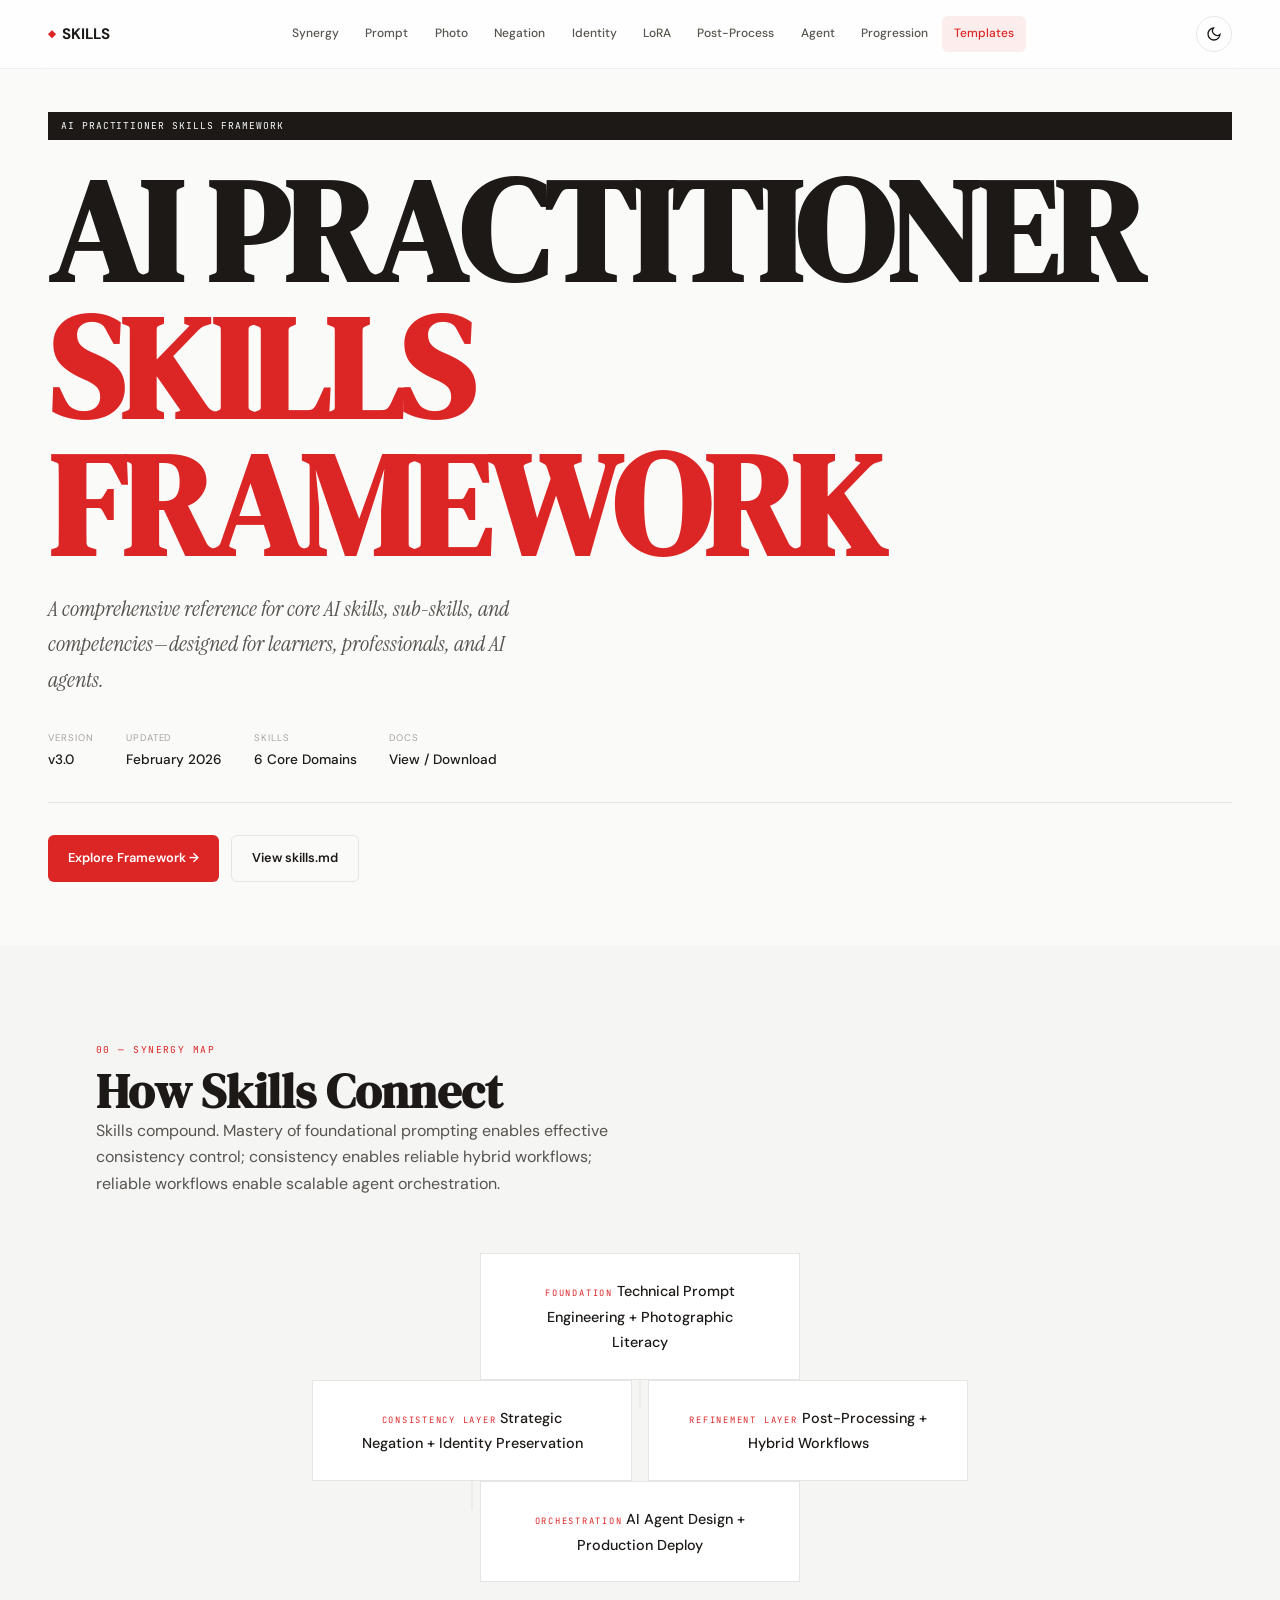
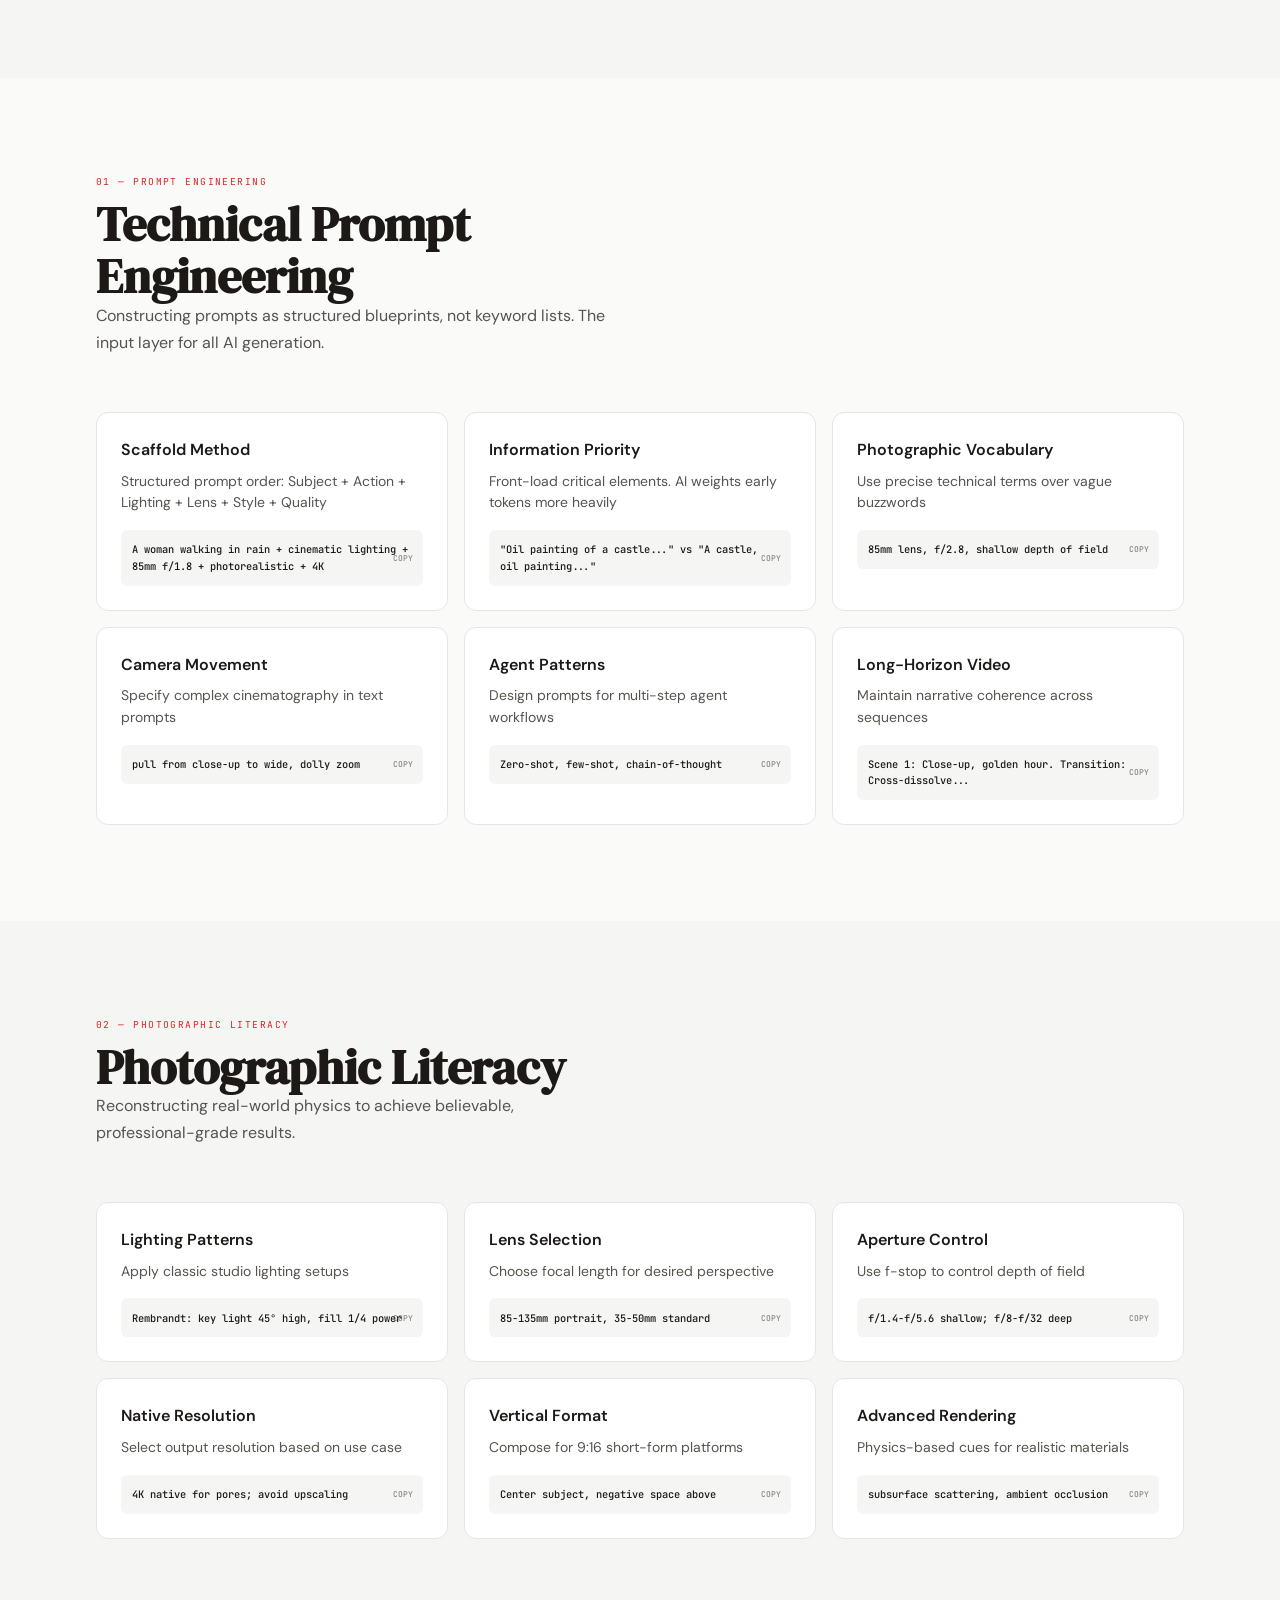
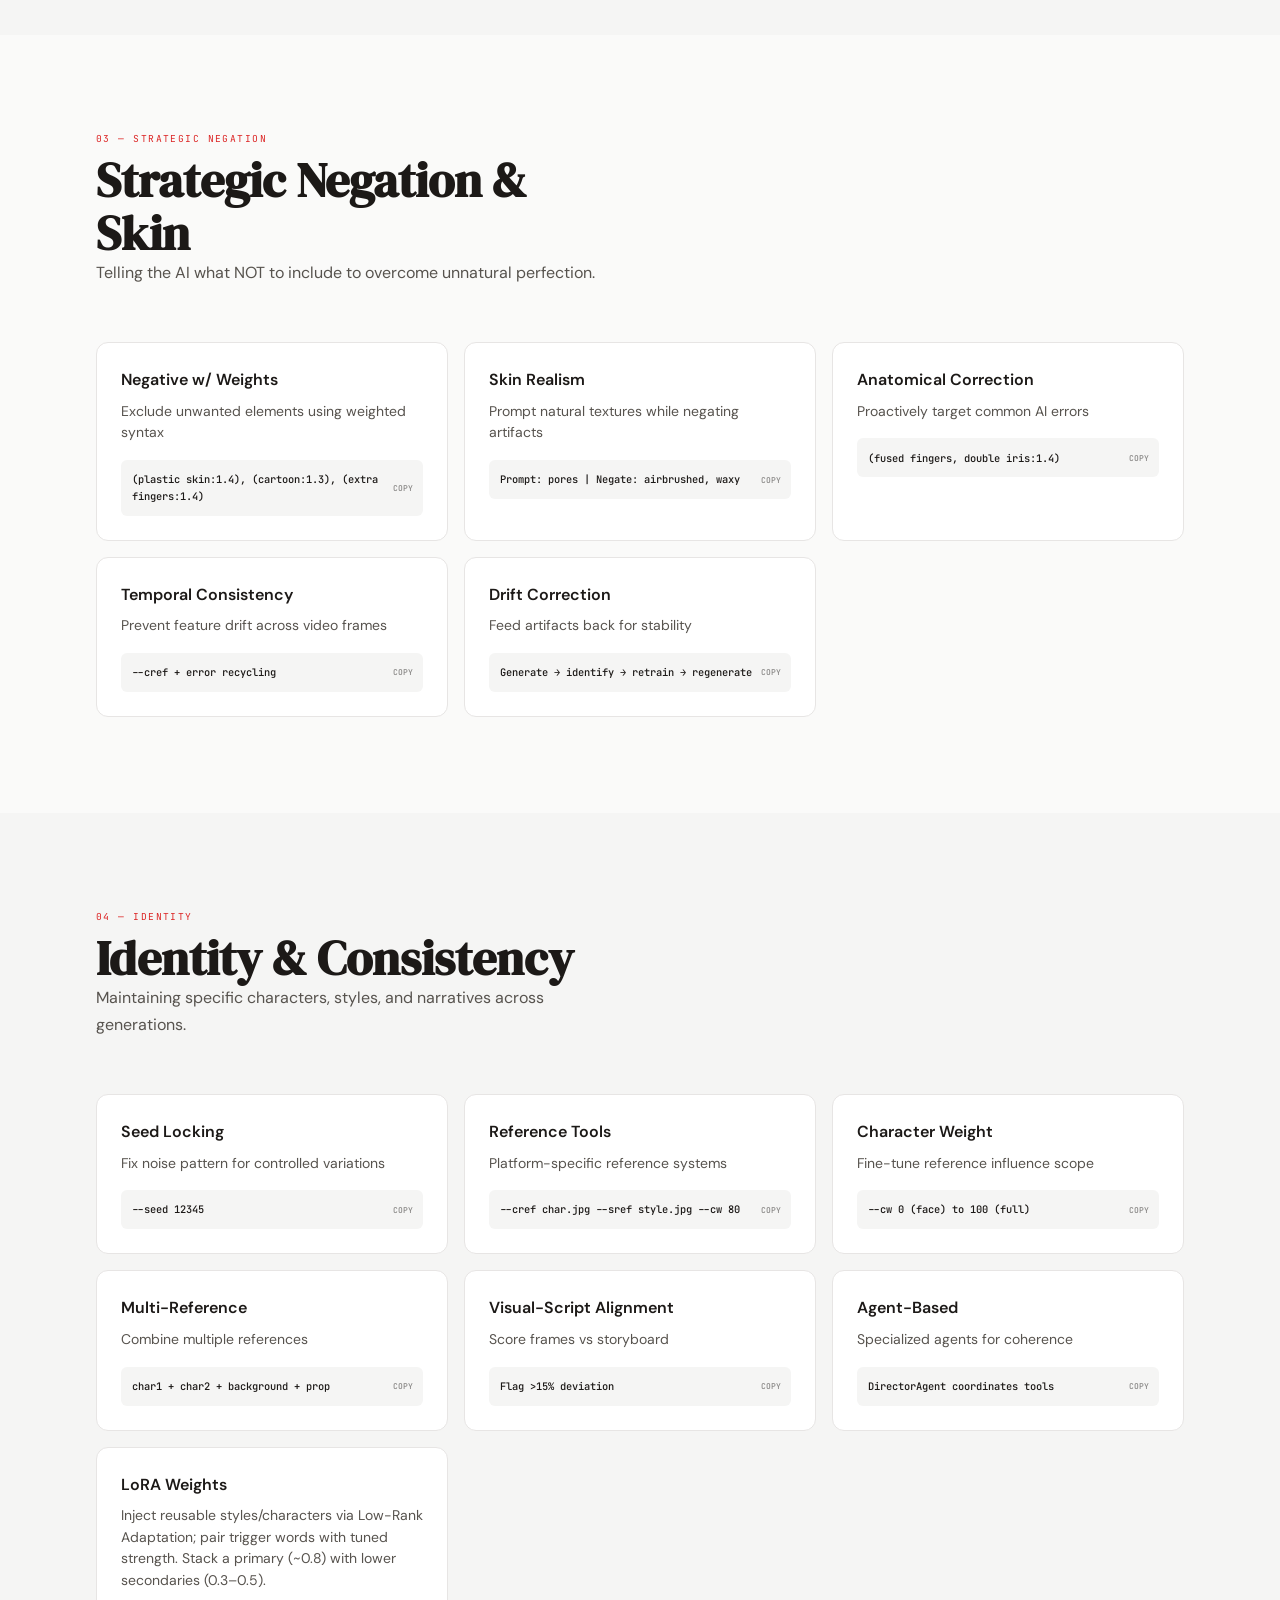
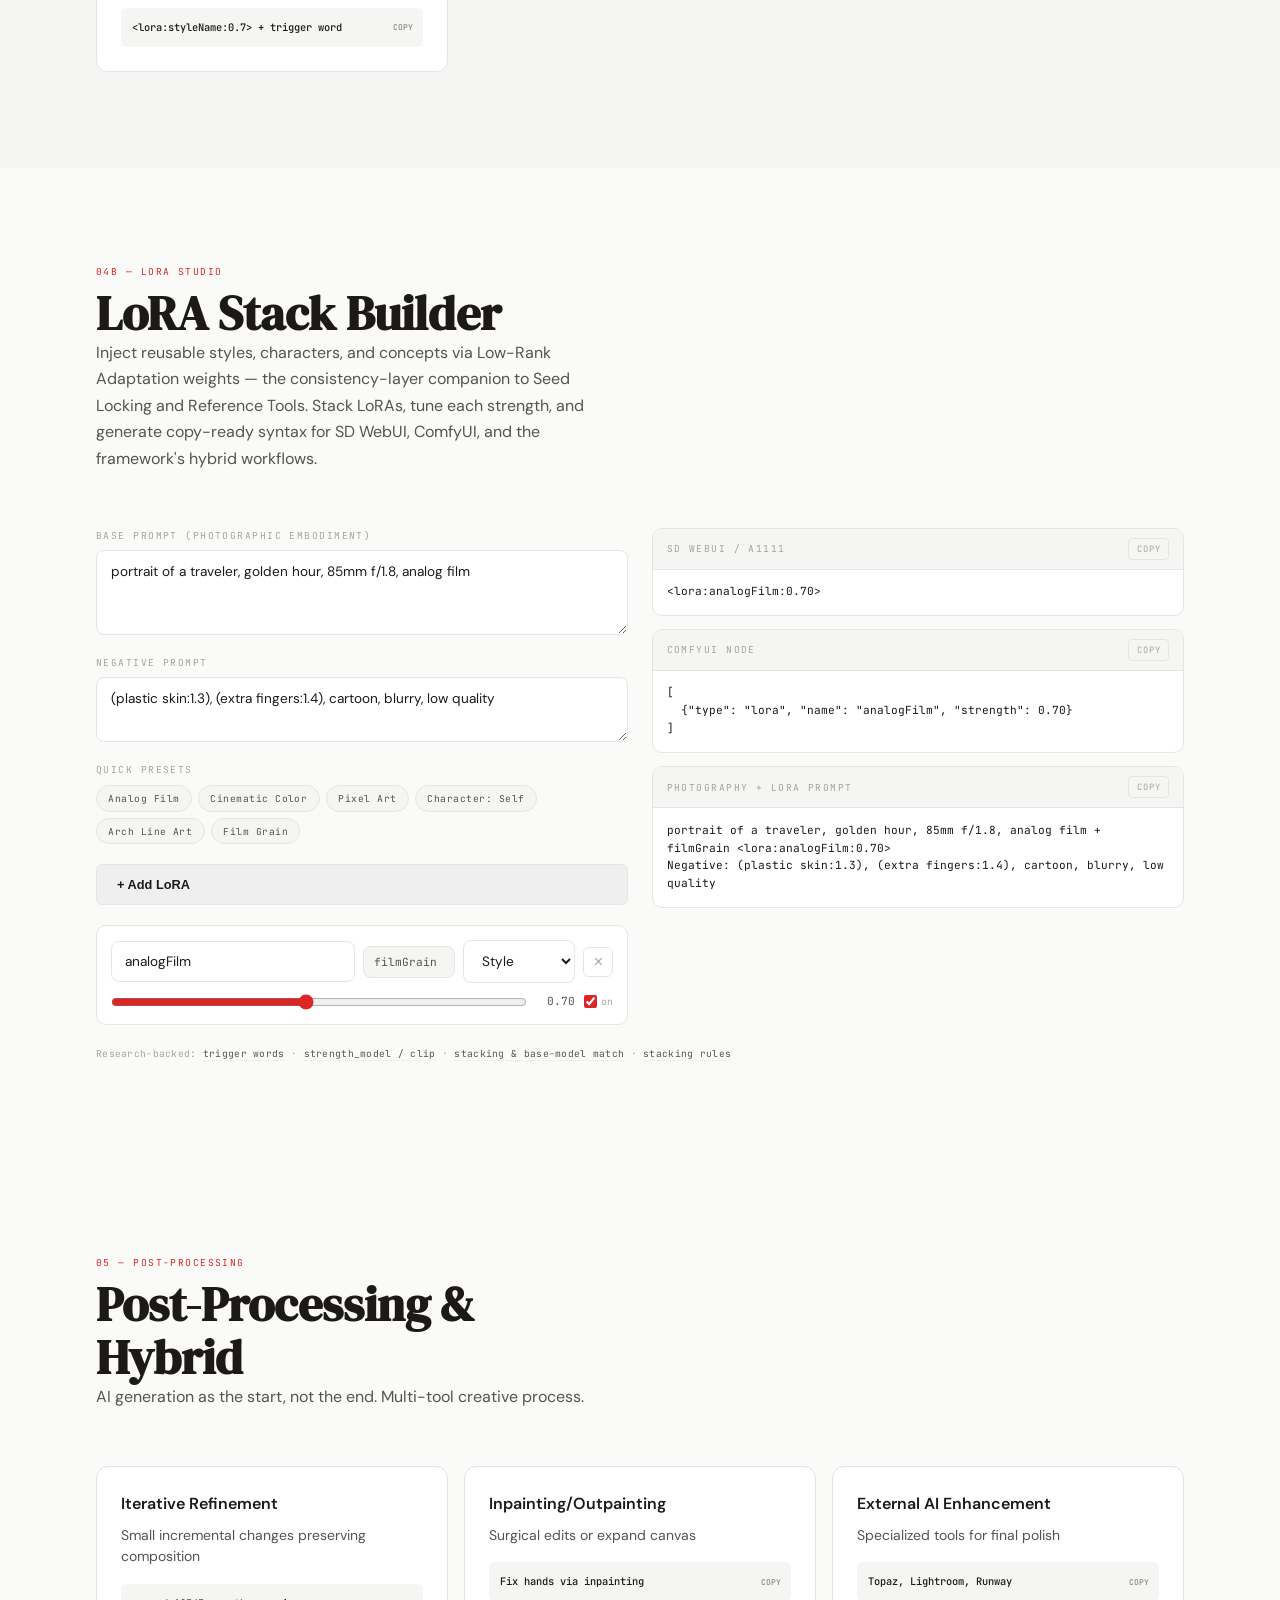
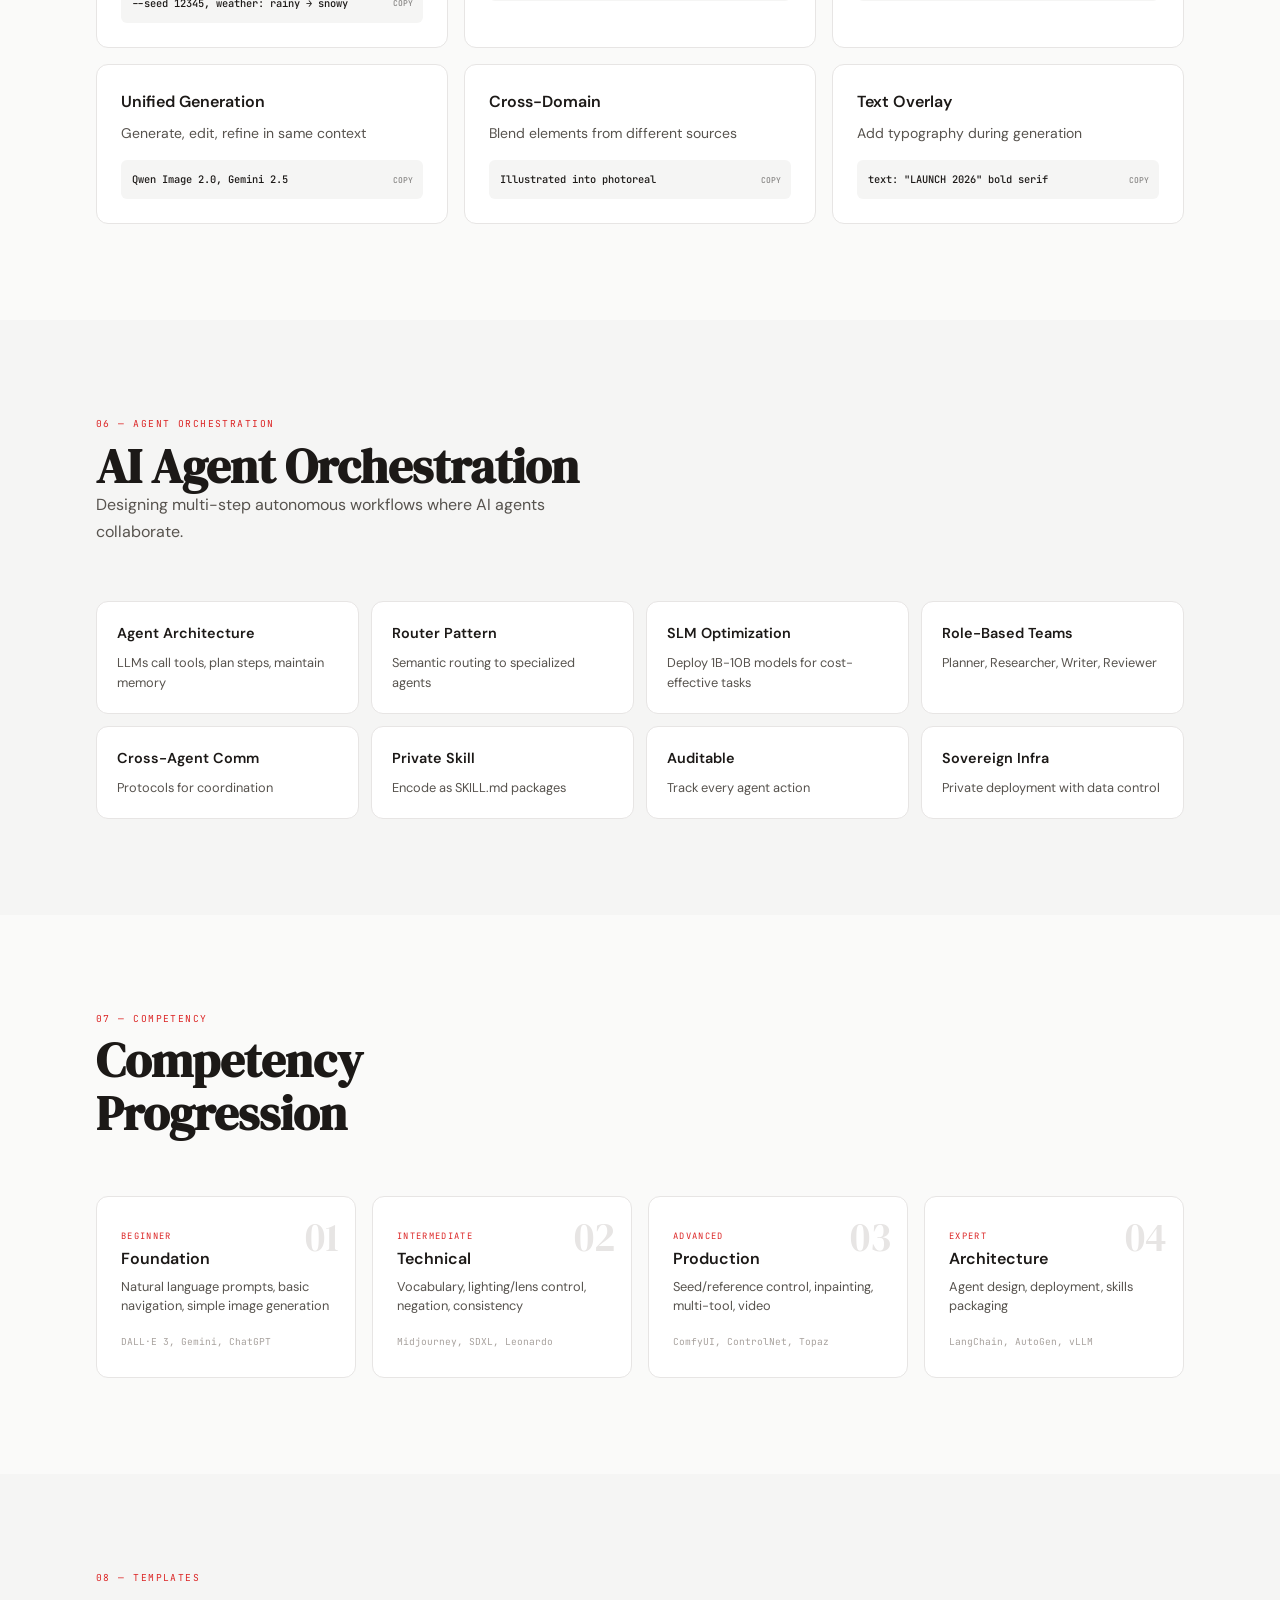
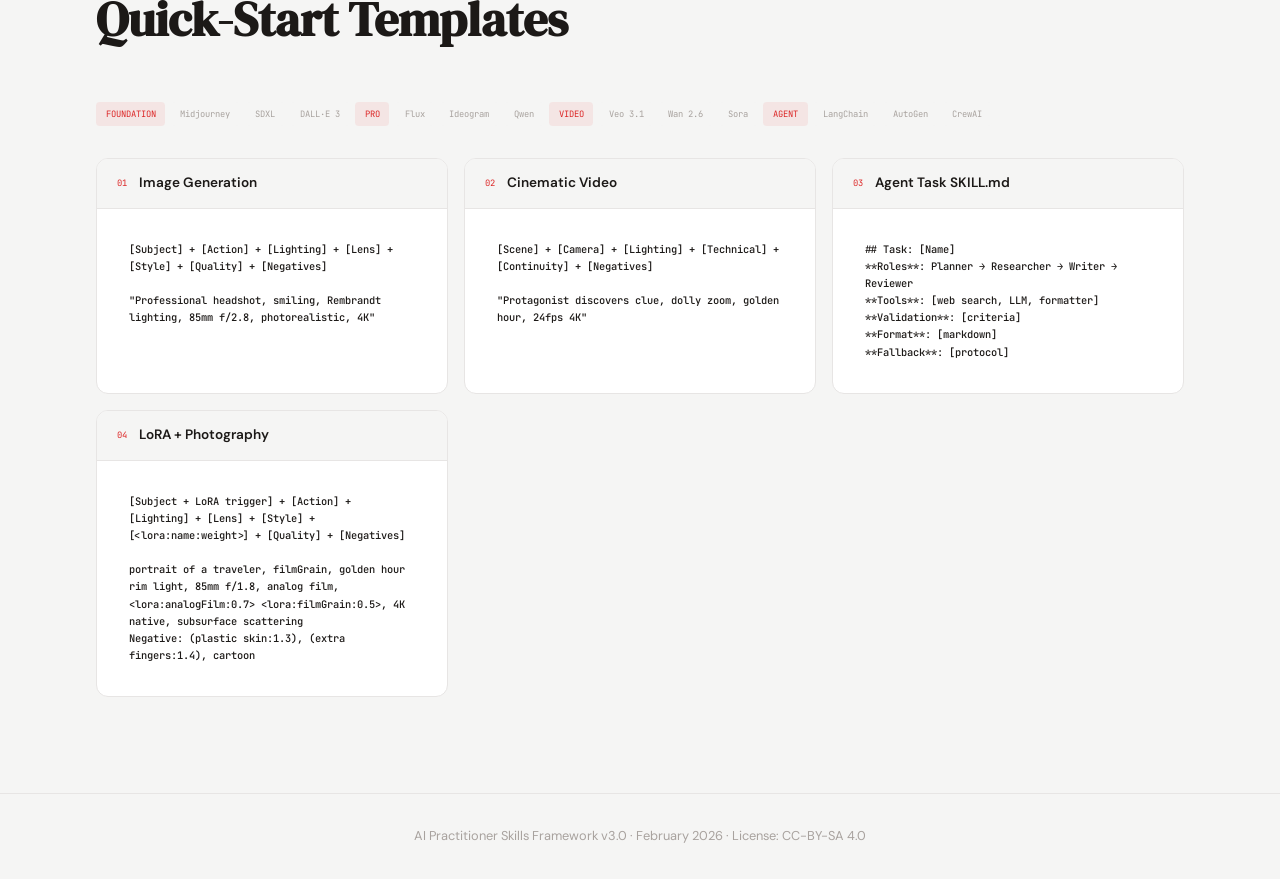
==== index.html @ b4651cfa "Add LoRA + Photography Embodiment wiki and fused LoRA Studio - Externalize index.html CSS/JS into li" ====
<!DOCTYPE html>
<html lang="en">
<head>
    <meta charset="UTF-8">
    <meta name="viewport" content="width=device-width, initial-scale=1.0">
    <title>AI Practitioner Skills Framework 2026</title>
    <link rel="preconnect" href="https://fonts.googleapis.com">
    <link rel="preconnect" href="https://fonts.gstatic.com" crossorigin>
    <link href="https://fonts.googleapis.com/css2?family=DM+Sans:opsz,wght@9..40,300;9..40,400;9..40,500;9..40,600;9..40,700&family=DM+Serif+Display&family=JetBrains+Mono:wght@400;500&family=Instrument+Serif:ital@0;1&display=swap" rel="stylesheet">
    <link rel="stylesheet" href="styles.css">
</head>
<body>
    <!-- Navigation -->
    <nav class="nav">
        <a href="#" class="nav-brand">SKILLS</a>
        <div class="nav-links">
            <a href="#synergy" class="nav-link" data-section="synergy">Synergy</a>
            <a href="#prompt" class="nav-link" data-section="prompt">Prompt</a>
            <a href="#photo" class="nav-link" data-section="photo">Photo</a>
            <a href="#negation" class="nav-link" data-section="negation">Negation</a>
            <a href="#identity" class="nav-link" data-section="identity">Identity</a>
            <a href="#lora" class="nav-link" data-section="lora">LoRA</a>
            <a href="#postprocess" class="nav-link" data-section="postprocess">Post-Process</a>
            <a href="#agent" class="nav-link" data-section="agent">Agent</a>
            <a href="#progression" class="nav-link" data-section="progression">Progression</a>
            <a href="#templates" class="nav-link" data-section="templates">Templates</a>
        </div>
        <div class="nav-actions">
            <button class="hamburger" id="hamburger">
                <span></span><span></span><span></span>
            </button>
            <button class="nav-toggle" id="themeToggle">
                <svg class="moon" viewBox="0 0 24 24" fill="none" stroke="currentColor" stroke-width="2">
                    <path d="M21 12.79A9 9 0 1 1 11.21 3 7 7 0 0 0 21 12.79z"/>
                </svg>
                <svg class="sun" viewBox="0 0 24 24" fill="none" stroke="currentColor" stroke-width="2">
                    <circle cx="12" cy="12" r="5"/><path d="M12 1v2M12 21v2M4.22 4.22l1.42 1.42M18.36 18.36l1.42 1.42M1 12h2M21 12h2M4.22 19.78l1.42-1.42M18.36 5.64l1.42-1.42"/>
                </svg>
            </button>
        </div>
    </nav>

    <!-- Mobile Menu -->
    <div class="mobile-menu" id="mobileMenu">
        <a href="#synergy" class="mobile-link" data-section="synergy">Synergy Map</a>
        <a href="#prompt" class="mobile-link" data-section="prompt">Prompt Engineering</a>
        <a href="#photo" class="mobile-link" data-section="photo">Photographic Literacy</a>
        <a href="#negation" class="mobile-link" data-section="negation">Strategic Negation</a>
        <a href="#identity" class="mobile-link" data-section="identity">Identity & Consistency</a>
        <a href="#lora" class="mobile-link" data-section="lora">LoRA Studio</a>
        <a href="#postprocess" class="mobile-link" data-section="postprocess">Post-Processing</a>
        <a href="#agent" class="mobile-link" data-section="agent">Agent Orchestration</a>
        <a href="#progression" class="mobile-link" data-section="progression">Competency Progression</a>
        <a href="#templates" class="mobile-link" data-section="templates">Quick-Start Templates</a>
    </div>

    <!-- Hero -->
    <section class="hero">
        <span class="hero-badge">AI Practitioner Skills Framework</span>
        <h1 class="text-display">
            AI PRACTITIONER<br>
            <span style="color: var(--accent);">SKILLS FRAMEWORK</span>
        </h1>
        <p class="hero-subtitle">
            A comprehensive reference for core AI skills, sub-skills, and competencies—designed for learners, professionals, and AI agents.
        </p>
        <div class="hero-meta">
            <div class="hero-meta-item">
                <span class="hero-meta-label">Version</span>
                <span class="hero-meta-value">v3.0</span>
            </div>
            <div class="hero-meta-item">
                <span class="hero-meta-label">Updated</span>
                <span class="hero-meta-value">February 2026</span>
            </div>
            <div class="hero-meta-item">
                <span class="hero-meta-label">Skills</span>
                <span class="hero-meta-value">6 Core Domains</span>
            </div>
            <div class="hero-meta-item">
                <span class="hero-meta-label">Docs</span>
                <span class="hero-meta-value"><a href="skills.md" target="_blank" style="color: inherit; text-decoration: none;">View</a> / <a href="skills.md" download style="color: inherit; text-decoration: none;">Download</a></span>
            </div>
        </div>
        <div class="hero-actions">
            <a href="#synergy" class="btn btn-primary">Explore Framework →</a>
            <a href="skills.md" target="_blank" class="btn btn-secondary">View skills.md</a>
        </div>
    </section>

    <!-- Synergy Map -->
    <section class="section section-alt" id="synergy">
        <div class="container">
            <header class="section-header reveal">
                <p class="text-label section-label">00 — SYNERGY MAP</p>
                <h2 class="text-h1">How Skills Connect</h2>
                <p class="section-desc">
                    Skills compound. Mastery of foundational prompting enables effective consistency control; consistency enables reliable hybrid workflows; reliable workflows enable scalable agent orchestration.
                </p>
            </header>
            <div class="synergy-flow">
                <div class="synergy-node reveal">
                    <span class="synergy-label">FOUNDATION</span>
                    <span class="synergy-text">Technical Prompt Engineering + Photographic Literacy</span>
                </div>
                <div class="synergy-branches">
                    <div class="synergy-node reveal reveal-delay-1">
                        <span class="synergy-label">CONSISTENCY LAYER</span>
                        <span class="synergy-text">Strategic Negation + Identity Preservation</span>
                    </div>
                    <div class="synergy-node reveal reveal-delay-2">
                        <span class="synergy-label">REFINEMENT LAYER</span>
                        <span class="synergy-text">Post-Processing + Hybrid Workflows</span>
                    </div>
                </div>
                <div class="synergy-node reveal reveal-delay-3">
                    <span class="synergy-label">ORCHESTRATION</span>
                    <span class="synergy-text">AI Agent Design + Production Deploy</span>
                </div>
            </div>
        </div>
    </section>

    <!-- Prompt Engineering -->
    <section class="section" id="prompt">
        <div class="container">
            <header class="section-header reveal">
                <p class="text-label section-label">01 — PROMPT ENGINEERING</p>
                <h2 class="text-h1">Technical Prompt Engineering</h2>
                <p class="section-desc">Constructing prompts as structured blueprints, not keyword lists. The input layer for all AI generation.</p>
            </header>
            <div class="cards">
                <article class="card reveal">
                    <h3 class="card-title">Scaffold Method</h3>
                    <p class="card-desc">Structured prompt order: Subject + Action + Lighting + Lens + Style + Quality</p>
                    <span class="card-code" data-copy="A woman walking in rain + cinematic lighting + 85mm f/1.8 + photorealistic + 4K">A woman walking in rain + cinematic lighting + 85mm f/1.8 + photorealistic + 4K</span>
                </article>
                <article class="card reveal reveal-delay-1">
                    <h3 class="card-title">Information Priority</h3>
                    <p class="card-desc">Front-load critical elements. AI weights early tokens more heavily</p>
                    <span class="card-code" data-copy="Oil painting of a castle">"Oil painting of a castle..." vs "A castle, oil painting..."</span>
                </article>
                <article class="card reveal reveal-delay-2">
                    <h3 class="card-title">Photographic Vocabulary</h3>
                    <p class="card-desc">Use precise technical terms over vague buzzwords</p>
                    <span class="card-code" data-copy="85mm lens, f/2.8, shallow depth of field">85mm lens, f/2.8, shallow depth of field</span>
                </article>
                <article class="card reveal reveal-delay-3">
                    <h3 class="card-title">Camera Movement</h3>
                    <p class="card-desc">Specify complex cinematography in text prompts</p>
                    <span class="card-code" data-copy="pull from close-up to wide, dolly zoom">pull from close-up to wide, dolly zoom</span>
                </article>
                <article class="card reveal reveal-delay-4">
                    <h3 class="card-title">Agent Patterns</h3>
                    <p class="card-desc">Design prompts for multi-step agent workflows</p>
                    <span class="card-code" data-copy="Zero-shot, few-shot, chain-of-thought">Zero-shot, few-shot, chain-of-thought</span>
                </article>
                <article class="card reveal">
                    <h3 class="card-title">Long-Horizon Video</h3>
                    <p class="card-desc">Maintain narrative coherence across sequences</p>
                    <span class="card-code" data-copy="Scene 1: Close-up, golden hour. Transition: Cross-dissolve...">Scene 1: Close-up, golden hour. Transition: Cross-dissolve...</span>
                </article>
            </div>
        </div>
    </section>

    <!-- Photographic Literacy -->
    <section class="section section-alt" id="photo">
        <div class="container">
            <header class="section-header reveal">
                <p class="text-label section-label">02 — PHOTOGRAPHIC LITERACY</p>
                <h2 class="text-h1">Photographic Literacy</h2>
                <p class="section-desc">Reconstructing real-world physics to achieve believable, professional-grade results.</p>
            </header>
            <div class="cards">
                <article class="card reveal">
                    <h3 class="card-title">Lighting Patterns</h3>
                    <p class="card-desc">Apply classic studio lighting setups</p>
                    <span class="card-code" data-copy="Rembrandt lighting: key light 45 degrees high, fill 1/4 power">Rembrandt: key light 45° high, fill 1/4 power</span>
                </article>
                <article class="card reveal reveal-delay-1">
                    <h3 class="card-title">Lens Selection</h3>
                    <p class="card-desc">Choose focal length for desired perspective</p>
                    <span class="card-code" data-copy="85mm portrait lens, 135mm, 35mm standard, 24mm wide">85-135mm portrait, 35-50mm standard</span>
                </article>
                <article class="card reveal reveal-delay-2">
                    <h3 class="card-title">Aperture Control</h3>
                    <p class="card-desc">Use f-stop to control depth of field</p>
                    <span class="card-code" data-copy="f/1.4 to f/5.6 shallow, f/8 to f/32 deep">f/1.4-f/5.6 shallow; f/8-f/32 deep</span>
                </article>
                <article class="card reveal reveal-delay-3">
                    <h3 class="card-title">Native Resolution</h3>
                    <p class="card-desc">Select output resolution based on use case</p>
                    <span class="card-code" data-copy="4K native resolution for skin pores">4K native for pores; avoid upscaling</span>
                </article>
                <article class="card reveal reveal-delay-4">
                    <h3 class="card-title">Vertical Format</h3>
                    <p class="card-desc">Compose for 9:16 short-form platforms</p>
                    <span class="card-code" data-copy="Center subject with negative space above for TikTok">Center subject, negative space above</span>
                </article>
                <article class="card reveal">
                    <h3 class="card-title">Advanced Rendering</h3>
                    <p class="card-desc">Physics-based cues for realistic materials</p>
                    <span class="card-code" data-copy="subsurface scattering on skin, ambient occlusion">subsurface scattering, ambient occlusion</span>
                </article>
            </div>
        </div>
    </section>

    <!-- Strategic Negation -->
    <section class="section" id="negation">
        <div class="container">
            <header class="section-header reveal">
                <p class="text-label section-label">03 — STRATEGIC NEGATION</p>
                <h2 class="text-h1">Strategic Negation & Skin</h2>
                <p class="section-desc">Telling the AI what NOT to include to overcome unnatural perfection.</p>
            </header>
            <div class="cards">
                <article class="card reveal">
                    <h3 class="card-title">Negative w/ Weights</h3>
                    <p class="card-desc">Exclude unwanted elements using weighted syntax</p>
                    <span class="card-code" data-copy="(plastic skin:1.4), (cartoon:1.3), (extra fingers:1.4)">(plastic skin:1.4), (cartoon:1.3), (extra fingers:1.4)</span>
                </article>
                <article class="card reveal reveal-delay-1">
                    <h3 class="card-title">Skin Realism</h3>
                    <p class="card-desc">Prompt natural textures while negating artifacts</p>
                    <span class="card-code" data-copy="visible pores | negate: airbrushed, doll-like, waxy">Prompt: pores | Negate: airbrushed, waxy</span>
                </article>
                <article class="card reveal reveal-delay-2">
                    <h3 class="card-title">Anatomical Correction</h3>
                    <p class="card-desc">Proactively target common AI errors</p>
                    <span class="card-code" data-copy="(fused fingers:1.4), (double iris:1.4)">(fused fingers, double iris:1.4)</span>
                </article>
                <article class="card reveal reveal-delay-3">
                    <h3 class="card-title">Temporal Consistency</h3>
                    <p class="card-desc">Prevent feature drift across video frames</p>
                    <span class="card-code" data-copy="--cref character.jpg --cw 80 with error recycling">--cref + error recycling</span>
                </article>
                <article class="card reveal reveal-delay-4">
                    <h3 class="card-title">Drift Correction</h3>
                    <p class="card-desc">Feed artifacts back for stability</p>
                    <span class="card-code" data-copy="Generate, identify drift, retrain, regenerate">Generate → identify → retrain → regenerate</span>
                </article>
            </div>
        </div>
    </section>

    <!-- Identity -->
    <section class="section section-alt" id="identity">
        <div class="container">
            <header class="section-header reveal">
                <p class="text-label section-label">04 — IDENTITY</p>
                <h2 class="text-h1">Identity & Consistency</h2>
                <p class="section-desc">Maintaining specific characters, styles, and narratives across generations.</p>
            </header>
            <div class="cards">
                <article class="card reveal">
                    <h3 class="card-title">Seed Locking</h3>
                    <p class="card-desc">Fix noise pattern for controlled variations</p>
                    <span class="card-code" data-copy="--seed 12345">--seed 12345</span>
                </article>
                <article class="card reveal reveal-delay-1">
                    <h3 class="card-title">Reference Tools</h3>
                    <p class="card-desc">Platform-specific reference systems</p>
                    <span class="card-code" data-copy="--cref char.jpg --sref style.jpg --cw 80">--cref char.jpg --sref style.jpg --cw 80</span>
                </article>
                <article class="card reveal reveal-delay-2">
                    <h3 class="card-title">Character Weight</h3>
                    <p class="card-desc">Fine-tune reference influence scope</p>
                    <span class="card-code" data-copy="--cw 0 for face only, --cw 100 for full">--cw 0 (face) to 100 (full)</span>
                </article>
                <article class="card reveal reveal-delay-3">
                    <h3 class="card-title">Multi-Reference</h3>
                    <p class="card-desc">Combine multiple references</p>
                    <span class="card-code" data-copy="char1.jpg + char2.jpg + background.jpg + prop.jpg">char1 + char2 + background + prop</span>
                </article>
                <article class="card reveal reveal-delay-4">
                    <h3 class="card-title">Visual-Script Alignment</h3>
                    <p class="card-desc">Score frames vs storyboard</p>
                    <span class="card-code" data-copy="Flag deviations over 15 percent for review">Flag >15% deviation</span>
                </article>
                <article class="card reveal">
                    <h3 class="card-title">Agent-Based</h3>
                    <p class="card-desc">Specialized agents for coherence</p>
                    <span class="card-code" data-copy="DirectorAgent coordinates Veo + Midjourney">DirectorAgent coordinates tools</span>
                </article>
                <article class="card reveal">
                    <h3 class="card-title">LoRA Weights</h3>
                    <p class="card-desc">Inject reusable styles/characters via Low-Rank Adaptation; pair trigger words with tuned strength. Stack a primary (~0.8) with lower secondaries (0.3–0.5).</p>
                    <span class="card-code" data-copy="&lt;lora:styleName:0.7&gt; + trigger word">&lt;lora:styleName:0.7&gt; + trigger word</span>
                </article>
            </div>
        </div>
    </section>

    <!-- LoRA Studio -->
    <section class="section" id="lora">
        <div class="container">
            <header class="section-header reveal">
                <p class="text-label section-label">04B — LoRA STUDIO</p>
                <h2 class="text-h1">LoRA Stack Builder</h2>
                <p class="section-desc">
                    Inject reusable styles, characters, and concepts via Low-Rank Adaptation weights — the consistency-layer companion to Seed Locking and Reference Tools. Stack LoRAs, tune each strength, and generate copy-ready syntax for SD WebUI, ComfyUI, and the framework's hybrid workflows.
                </p>
            </header>

            <div class="lora-grid">
                <!-- Builder -->
                <div class="lora-builder reveal">
                    <div class="lora-field">
                        <label class="text-label" for="loraBase">Base Prompt (photographic embodiment)</label>
                        <textarea id="loraBase" class="lora-input" rows="3" placeholder="portrait of a traveler, golden hour, 85mm f/1.8, analog film">portrait of a traveler, golden hour, 85mm f/1.8, analog film</textarea>
                    </div>

                    <div class="lora-field">
                        <label class="text-label" for="loraNeg">Negative Prompt</label>
                        <textarea id="loraNeg" class="lora-input" rows="2" placeholder="(plastic skin:1.3), (extra fingers:1.4), cartoon, blurry">(plastic skin:1.3), (extra fingers:1.4), cartoon, blurry, low quality</textarea>
                    </div>

                    <div class="lora-presets">
                        <span class="text-label">Quick Presets</span>
                        <div class="lora-chips">
                            <button class="lora-chip" data-preset="analogFilm:style:0.7:analogFilm">Analog Film</button>
                            <button class="lora-chip" data-preset="cinematicColor:aesthetic:0.6:cinematic">Cinematic Color</button>
                            <button class="lora-chip" data-preset="pixelArt:style:0.9:pixelart">Pixel Art</button>
                            <button class="lora-chip" data-preset="characterSelf:character:0.8:characterself">Character: Self</button>
                            <button class="lora-chip" data-preset="archLineArt:concept:0.7:archlineart">Arch Line Art</button>
                            <button class="lora-chip" data-preset="filmGrain:aesthetic:0.5:filmgrain">Film Grain</button>
                        </div>
                    </div>

                    <button class="btn btn-secondary" id="loraAdd">+ Add LoRA</button>

                    <div class="lora-list" id="loraList"></div>
                </div>

                <!-- Output -->
                <div class="lora-output reveal reveal-delay-1">
                    <div class="lora-out-block">
                        <div class="lora-out-head">
                            <span class="text-label">SD WEBUI / A1111</span>
                            <button class="lora-copy" data-target="loraOutWebui">COPY</button>
                        </div>
                        <pre class="lora-out-code" id="loraOutWebui"></pre>
                    </div>
                    <div class="lora-out-block">
                        <div class="lora-out-head">
                            <span class="text-label">COMFYUI NODE</span>
                            <button class="lora-copy" data-target="loraOutComfy">COPY</button>
                        </div>
                        <pre class="lora-out-code" id="loraOutComfy"></pre>
                    </div>
                    <div class="lora-out-block">
                        <div class="lora-out-head">
                            <span class="text-label">PHOTOGRAPHY + LORA PROMPT</span>
                            <button class="lora-copy" data-target="loraOutPrompt">COPY</button>
                        </div>
                        <pre class="lora-out-code" id="loraOutPrompt"></pre>
                    </div>
                </div>
            </div>
            <p class="lora-research">Research-backed: <a href="https://civitai.com/articles/29014/mastering-trigger-words" target="_blank" rel="noopener">trigger words</a> · <a href="https://comfyui.dev/docs/guides/nodes/load-lora/" target="_blank" rel="noopener">strength_model / clip</a> · <a href="https://eastondev.com/blog/en/posts/ai/20260720-comfyui-lora-guide/" target="_blank" rel="noopener">stacking &amp; base-model match</a> · <a href="https://yrom.com/palmon-ai-lora-prompts-guide/" target="_blank" rel="noopener">stacking rules</a></p>
        </div>
    </section>

    <!-- Post-Processing -->
    <section class="section" id="postprocess">
        <div class="container">
            <header class="section-header reveal">
                <p class="text-label section-label">05 — POST-PROCESSING</p>
                <h2 class="text-h1">Post-Processing & Hybrid</h2>
                <p class="section-desc">AI generation as the start, not the end. Multi-tool creative process.</p>
            </header>
            <div class="cards">
                <article class="card reveal">
                    <h3 class="card-title">Iterative Refinement</h3>
                    <p class="card-desc">Small incremental changes preserving composition</p>
                    <span class="card-code" data-copy="--seed 12345, weather rainy to snowy">--seed 12345, weather: rainy → snowy</span>
                </article>
                <article class="card reveal reveal-delay-1">
                    <h3 class="card-title">Inpainting/Outpainting</h3>
                    <p class="card-desc">Surgical edits or expand canvas</p>
                    <span class="card-code" data-copy="Fix malformed hands via targeted inpainting">Fix hands via inpainting</span>
                </article>
                <article class="card reveal reveal-delay-2">
                    <h3 class="card-title">External AI Enhancement</h3>
                    <p class="card-desc">Specialized tools for final polish</p>
                    <span class="card-code" data-copy="Topaz Photo AI, Lightroom, Runway">Topaz, Lightroom, Runway</span>
                </article>
                <article class="card reveal reveal-delay-3">
                    <h3 class="card-title">Unified Generation</h3>
                    <p class="card-desc">Generate, edit, refine in same context</p>
                    <span class="card-code" data-copy="Qwen Image 2.0, Gemini 2.5 Flash">Qwen Image 2.0, Gemini 2.5</span>
                </article>
                <article class="card reveal reveal-delay-4">
                    <h3 class="card-title">Cross-Domain</h3>
                    <p class="card-desc">Blend elements from different sources</p>
                    <span class="card-code" data-copy="Illustrated character into photoreal background">Illustrated into photoreal</span>
                </article>
                <article class="card reveal">
                    <h3 class="card-title">Text Overlay</h3>
                    <p class="card-desc">Add typography during generation</p>
                    <span class="card-code" data-copy="text: LAUNCH 2026 in bold serif">text: "LAUNCH 2026" bold serif</span>
                </article>
            </div>
        </div>
    </section>

    <!-- Agent Orchestration -->
    <section class="section section-alt" id="agent">
        <div class="container">
            <header class="section-header reveal">
                <p class="text-label section-label">06 — AGENT ORCHESTRATION</p>
                <h2 class="text-h1">AI Agent Orchestration</h2>
                <p class="section-desc">Designing multi-step autonomous workflows where AI agents collaborate.</p>
            </header>
            <div class="cards-4">
                <article class="card reveal">
                    <h3 class="card-title">Agent Architecture</h3>
                    <p class="card-desc">LLMs call tools, plan steps, maintain memory</p>
                </article>
                <article class="card reveal reveal-delay-1">
                    <h3 class="card-title">Router Pattern</h3>
                    <p class="card-desc">Semantic routing to specialized agents</p>
                </article>
                <article class="card reveal reveal-delay-2">
                    <h3 class="card-title">SLM Optimization</h3>
                    <p class="card-desc">Deploy 1B-10B models for cost-effective tasks</p>
                </article>
                <article class="card reveal reveal-delay-3">
                    <h3 class="card-title">Role-Based Teams</h3>
                    <p class="card-desc">Planner, Researcher, Writer, Reviewer</p>
                </article>
                <article class="card reveal reveal-delay-4">
                    <h3 class="card-title">Cross-Agent Comm</h3>
                    <p class="card-desc">Protocols for coordination</p>
                </article>
                <article class="card reveal">
                    <h3 class="card-title">Private Skill</h3>
                    <p class="card-desc">Encode as SKILL.md packages</p>
                </article>
                <article class="card reveal reveal-delay-1">
                    <h3 class="card-title">Auditable</h3>
                    <p class="card-desc">Track every agent action</p>
                </article>
                <article class="card reveal reveal-delay-2">
                    <h3 class="card-title">Sovereign Infra</h3>
                    <p class="card-desc">Private deployment with data control</p>
                </article>
            </div>
        </div>
    </section>

    <!-- Progression -->
    <section class="section" id="progression">
        <div class="container">
            <header class="section-header reveal">
                <p class="text-label section-label">07 — COMPETENCY</p>
                <h2 class="text-h1">Competency Progression</h2>
            </header>
            <div class="levels">
                <div class="level-card reveal">
                    <span class="level-num">01</span>
                    <span class="level-label">BEGINNER</span>
                    <h3 class="level-title">Foundation</h3>
                    <p class="level-desc">Natural language prompts, basic navigation, simple image generation</p>
                    <span class="level-tools">DALL·E 3, Gemini, ChatGPT</span>
                </div>
                <div class="level-card reveal reveal-delay-1">
                    <span class="level-num">02</span>
                    <span class="level-label">INTERMEDIATE</span>
                    <h3 class="level-title">Technical</h3>
                    <p class="level-desc">Vocabulary, lighting/lens control, negation, consistency</p>
                    <span class="level-tools">Midjourney, SDXL, Leonardo</span>
                </div>
                <div class="level-card reveal reveal-delay-2">
                    <span class="level-num">03</span>
                    <span class="level-label">ADVANCED</span>
                    <h3 class="level-title">Production</h3>
                    <p class="level-desc">Seed/reference control, inpainting, multi-tool, video</p>
                    <span class="level-tools">ComfyUI, ControlNet, Topaz</span>
                </div>
                <div class="level-card reveal reveal-delay-3">
                    <span class="level-num">04</span>
                    <span class="level-label">EXPERT</span>
                    <h3 class="level-title">Architecture</h3>
                    <p class="level-desc">Agent design, deployment, skills packaging</p>
                    <span class="level-tools">LangChain, AutoGen, vLLM</span>
                </div>
            </div>
        </div>
    </section>

    <!-- Templates -->
    <section class="section section-alt" id="templates">
        <div class="container">
            <header class="section-header reveal">
                <p class="text-label section-label">08 — TEMPLATES</p>
                <h2 class="text-h1">Quick-Start Templates</h2>
            </header>
            
            <div class="platforms reveal">
                <span class="platform-tag cat">FOUNDATION</span>
                <span class="platform-tag tool">Midjourney</span>
                <span class="platform-tag tool">SDXL</span>
                <span class="platform-tag tool">DALL·E 3</span>
                <span class="platform-tag cat">PRO</span>
                <span class="platform-tag tool">Flux</span>
                <span class="platform-tag tool">Ideogram</span>
                <span class="platform-tag tool">Qwen</span>
                <span class="platform-tag cat">VIDEO</span>
                <span class="platform-tag tool">Veo 3.1</span>
                <span class="platform-tag tool">Wan 2.6</span>
                <span class="platform-tag tool">Sora</span>
                <span class="platform-tag cat">AGENT</span>
                <span class="platform-tag tool">LangChain</span>
                <span class="platform-tag tool">AutoGen</span>
                <span class="platform-tag tool">CrewAI</span>
            </div>

            <div class="templates">
                <div class="template reveal">
                    <div class="template-header">
                        <span class="template-num">01</span>
                        <span class="template-name">Image Generation</span>
                    </div>
                    <div class="template-body">
                        <pre data-copy="[Subject] + [Action] + [Lighting] + [Lens] + [Style] + [Quality] + [Negatives]

Professional headshot, smiling naturally, Rembrandt lighting with key light 45 degrees high, 85mm lens f/2.8, photorealistic style, 4K native resolution, (plastic skin:1.3)">[Subject] + [Action] + [Lighting] + [Lens] + [Style] + [Quality] + [Negatives]

"Professional headshot, smiling, Rembrandt lighting, 85mm f/2.8, photorealistic, 4K"</pre>
                    </div>
                </div>
                <div class="template reveal reveal-delay-1">
                    <div class="template-header">
                        <span class="template-num">02</span>
                        <span class="template-name">Cinematic Video</span>
                    </div>
                    <div class="template-body">
                        <pre data-copy="[Scene] + [Camera] + [Lighting] + [Technical] + [Continuity] + [Negatives]

Protagonist discovers crucial clue in dim library, slow dolly zoom from wide to close-up, golden hour backlight, 24fps 4K, --cref char.jpg, (facial drift:1.4)">[Scene] + [Camera] + [Lighting] + [Technical] + [Continuity] + [Negatives]

"Protagonist discovers clue, dolly zoom, golden hour, 24fps 4K"</pre>
                    </div>
                </div>
                <div class="template reveal reveal-delay-2">
                    <div class="template-header">
                        <span class="template-num">03</span>
                        <span class="template-name">Agent Task SKILL.md</span>
                    </div>
                    <div class="template-body">
                        <pre data-copy="## Task: [Name]
## Agent Roles: Planner to Researcher to Writer to Reviewer
## Tools: web search, LLM, formatter
## Validation: criteria
## Output Format: markdown
## Fallback: protocol">## Task: [Name]
**Roles**: Planner → Researcher → Writer → Reviewer
**Tools**: [web search, LLM, formatter]
**Validation**: [criteria]
**Format**: [markdown]
**Fallback**: [protocol]</pre>
                    </div>
                </div>
                <div class="template reveal reveal-delay-3">
                    <div class="template-header">
                        <span class="template-num">04</span>
                        <span class="template-name">LoRA + Photography</span>
                    </div>
                    <div class="template-body">
                        <pre data-copy="[Subject + LoRA trigger] + [Action] + [Lighting] + [Lens] + [Style] + [&lt;lora:name:weight&gt;] + [Quality] + [Negatives]

portrait of a traveler, filmGrain, golden hour rim light, 85mm f/1.8, analog film, &lt;lora:analogFilm:0.7&gt; &lt;lora:filmGrain:0.5&gt;, 4K native, subsurface scattering
Negative: (plastic skin:1.3), (extra fingers:1.4), cartoon">[Subject + LoRA trigger] + [Action] + [Lighting] + [Lens] + [Style] + [&lt;lora:name:weight&gt;] + [Quality] + [Negatives]

portrait of a traveler, filmGrain, golden hour rim light, 85mm f/1.8, analog film, &lt;lora:analogFilm:0.7&gt; &lt;lora:filmGrain:0.5&gt;, 4K native, subsurface scattering
Negative: (plastic skin:1.3), (extra fingers:1.4), cartoon</pre>
                    </div>
                </div>
            </div>
        </div>
    </section>

    <footer>
        <p>AI Practitioner Skills Framework v3.0 · February 2026 · License: CC-BY-SA 4.0</p>
    </footer>

    <script src="script.js"></script>
</body>
</html>
---- styles.css ----
:root {
            --bg: #fafaf9;
            --bg-subtle: #f5f5f4;
            --bg-card: #ffffff;
            --text: #1c1917;
            --text-secondary: #57534e;
            --text-muted: #a8a29e;
            --accent: #dc2626;
            --accent-subtle: rgba(220, 38, 38, 0.08);
            --border: #e7e5e4;
            --border-subtle: #f5f5f4;
            --glass: rgba(255, 255, 255, 0.8);
            --glass-border: rgba(0, 0, 0, 0.06);
            --shadow-sm: 0 1px 2px rgba(0,0,0,0.04);
            --shadow-md: 0 4px 12px rgba(0,0,0,0.06);
            --shadow-lg: 0 12px 40px rgba(0,0,0,0.08);
            --font-display: 'DM Serif Display', Georgia, serif;
            --font-body: 'DM Sans', -apple-system, sans-serif;
            --font-mono: 'JetBrains Mono', monospace;
            --font-serif: 'Instrument Serif', Georgia, serif;
            --ease: cubic-bezier(0.22, 1, 0.36, 1);
        }

        [data-theme="dark"] {
            --bg: #0c0a09;
            --bg-subtle: #1c1917;
            --bg-card: #1c1917;
            --text: #fafaf9;
            --text-secondary: #a8a29e;
            --text-muted: #57534e;
            --accent: #ef4444;
            --accent-subtle: rgba(239, 68, 68, 0.12);
            --border: #292524;
            --border-subtle: #1c1917;
            --glass: rgba(28, 25, 23, 0.85);
            --glass-border: rgba(255, 255, 255, 0.06);
        }

        * { margin: 0; padding: 0; box-sizing: border-box; }
        
        html { scroll-behavior: smooth; font-size: 16px; }
        
        body {
            font-family: var(--font-body);
            background: var(--bg);
            color: var(--text);
            line-height: 1.6;
            -webkit-font-smoothing: antialiased;
        }

        /* Typography */
        .text-display { font-family: var(--font-display); font-size: clamp(3rem, 13vw, 9rem); line-height: 0.95; letter-spacing: -0.02em; }
        .text-h1 { font-family: var(--font-display); font-size: clamp(2rem, 5vw, 3rem); line-height: 1.1; }
        .text-h2 { font-family: var(--font-body); font-size: clamp(1.5rem, 3vw, 1.75rem); font-weight: 600; }
        .text-h3 { font-family: var(--font-body); font-size: 1.1rem; font-weight: 600; }
        .text-serif-italic { font-family: var(--font-serif); font-style: italic; }
        .text-mono { font-family: var(--font-mono); font-size: 0.72rem; letter-spacing: 0.02em; }
        .text-label { font-family: var(--font-mono); font-size: 0.6rem; letter-spacing: 0.15em; text-transform: uppercase; color: var(--text-muted); }
        
        .container { max-width: 1200px; margin: 0 auto; padding: 0 clamp(1rem, 4vw, 3rem); }

        /* Navigation */
        .nav {
            position: fixed;
            top: 0;
            left: 0;
            right: 0;
            z-index: 1000;
            padding: 1rem clamp(1rem, 4vw, 3rem);
            background: var(--glass);
            backdrop-filter: blur(20px);
            -webkit-backdrop-filter: blur(20px);
            border-bottom: 1px solid var(--glass-border);
            display: flex;
            align-items: center;
            justify-content: space-between;
        }

        .nav-brand {
            font-family: var(--font-body);
            font-weight: 700;
            font-size: 0.95rem;
            color: var(--text);
            text-decoration: none;
            display: flex;
            align-items: center;
            gap: 0.4rem;
        }

        .nav-brand::before {
            content: '◆';
            color: var(--accent);
            font-size: 0.6rem;
        }

        .nav-links { display: flex; gap: 0.15rem; }

        .nav-link {
            padding: 0.5rem 0.75rem;
            font-size: 0.75rem;
            font-weight: 500;
            color: var(--text-secondary);
            text-decoration: none;
            border-radius: 6px;
            transition: all 0.25s var(--ease);
        }

        .nav-link:hover { color: var(--text); background: var(--bg-subtle); }
        .nav-link.active { color: var(--accent); background: var(--accent-subtle); }

        .nav-actions { display: flex; align-items: center; gap: 0.5rem; }

        .nav-toggle {
            width: 36px;
            height: 36px;
            border: 1px solid var(--border);
            border-radius: 50%;
            background: transparent;
            color: var(--text);
            cursor: pointer;
            display: flex;
            align-items: center;
            justify-content: center;
            transition: all 0.25s var(--ease);
        }

        .nav-toggle:hover { border-color: var(--accent); color: var(--accent); }
        .nav-toggle svg { width: 16px; height: 16px; }
        .nav-toggle .sun { display: none; }
        .nav-toggle .moon { display: block; }
        [data-theme="dark"] .nav-toggle .sun { display: block; }
        [data-theme="dark"] .nav-toggle .moon { display: none; }

        .hamburger {
            display: none;
            flex-direction: column;
            gap: 5px;
            padding: 8px;
            border: none;
            background: transparent;
            cursor: pointer;
        }

        .hamburger span {
            display: block;
            width: 20px;
            height: 2px;
            background: var(--text);
            border-radius: 1px;
            transition: all 0.3s var(--ease);
        }

        @media (max-width: 900px) {
            .nav-links { display: none; }
            .hamburger { display: flex; }
        }

        /* Mobile Menu */
        .mobile-menu {
            display: none;
            position: fixed;
            top: 60px;
            left: 0;
            right: 0;
            bottom: 0;
            background: var(--bg);
            z-index: 999;
            padding: 1.5rem;
            overflow-y: auto;
        }

        .mobile-menu.open { display: block; }

        .mobile-link {
            display: block;
            padding: 1rem 0;
            font-size: 1.25rem;
            font-weight: 600;
            color: var(--text);
            text-decoration: none;
            border-bottom: 1px solid var(--border);
            transition: color 0.2s;
        }

        .mobile-link:hover, .mobile-link.active { color: var(--accent); }

        /* Hero */
        .hero {
            min-height: 100vh;
            padding: 7rem clamp(1rem, 4vw, 3rem) 4rem;
            display: flex;
            flex-direction: column;
            justify-content: center;
        }

        .hero-badge {
            display: inline-block;
            padding: 0.4rem 0.8rem;
            background: var(--text);
            color: var(--bg);
            font-family: var(--font-mono);
            font-size: 0.6rem;
            letter-spacing: 0.1em;
            text-transform: uppercase;
            margin-bottom: 1.5rem;
        }

        .hero h1 { margin-bottom: 1rem; }

        .hero-subtitle {
            font-family: var(--font-serif);
            font-size: clamp(1.1rem, 2vw, 1.4rem);
            font-style: italic;
            color: var(--text-secondary);
            max-width: 480px;
            margin-bottom: 2rem;
            line-height: 1.6;
        }

        .hero-meta {
            display: flex;
            flex-wrap: wrap;
            gap: 2rem;
            margin-bottom: 2rem;
            padding-bottom: 2rem;
            border-bottom: 1px solid var(--border);
        }

        .hero-meta-item { display: flex; flex-direction: column; gap: 0.2rem; }
        .hero-meta-label { font-size: 0.6rem; color: var(--text-muted); letter-spacing: 0.1em; text-transform: uppercase; }
        .hero-meta-value { font-size: 0.85rem; font-weight: 500; }

        .hero-actions { display: flex; flex-wrap: wrap; gap: 0.75rem; }

        .btn {
            display: inline-flex;
            align-items: center;
            gap: 0.5rem;
            padding: 0.75rem 1.25rem;
            font-size: 0.8rem;
            font-weight: 600;
            text-decoration: none;
            border-radius: 6px;
            transition: all 0.25s var(--ease);
        }

        .btn-primary { background: var(--accent); color: white; }
        .btn-primary:hover { background: #b91c1c; transform: translateY(-1px); }
        .btn-secondary { border: 1px solid var(--border); color: var(--text); }
        .btn-secondary:hover { border-color: var(--text); }

        /* Section */
        .section { padding: clamp(3rem, 8vw, 6rem) clamp(1rem, 4vw, 3rem); }
        .section-alt { background: var(--bg-subtle); }

        .section-header { margin-bottom: clamp(2rem, 5vw, 3.5rem); max-width: 520px; }
        .section-label { color: var(--accent); margin-bottom: 0.5rem; }
        .section-title { margin-bottom: 0.75rem; }
        .section-desc { color: var(--text-secondary); font-size: 1rem; line-height: 1.65; }

        /* Cards */
        .cards {
            display: grid;
            grid-template-columns: repeat(auto-fit, minmax(280px, 1fr));
            gap: 1rem;
        }

        .card {
            background: var(--bg-card);
            border: 1px solid var(--border);
            border-radius: 12px;
            padding: 1.5rem;
            transition: all 0.3s var(--ease);
        }

        .card:hover {
            border-color: var(--accent);
            box-shadow: var(--shadow-md);
            transform: translateY(-2px);
        }

        .card-title { font-size: 1rem; font-weight: 600; margin-bottom: 0.5rem; }
        .card-desc { font-size: 0.875rem; color: var(--text-secondary); margin-bottom: 1rem; line-height: 1.55; }

        .card-code {
            font-family: var(--font-mono);
            font-size: 0.65rem;
            font-weight: 500;
            color: var(--text);
            background: var(--bg-subtle);
            padding: 0.7rem;
            border-radius: 6px;
            cursor: pointer;
            transition: all 0.2s;
            position: relative;
            display: block;
        }

        .card-code:hover { background: var(--accent); color: white; }
        .card-code::after {
            content: 'COPY';
            position: absolute;
            right: 0.6rem;
            top: 50%;
            transform: translateY(-50%);
            font-size: 0.5rem;
            opacity: 0.5;
        }

        .card-code.copied { background: #22c55e; color: white; }
        .card-code.copied::after { content: 'COPIED'; opacity: 1; }

        /* Cards Grid 4 */
        .cards-4 {
            display: grid;
            grid-template-columns: repeat(4, 1fr);
            gap: 0.75rem;
        }

        @media (max-width: 1100px) { .cards-4 { grid-template-columns: repeat(2, 1fr); } }
        @media (max-width: 550px) { .cards-4 { grid-template-columns: 1fr; } }

        .cards-4 .card { padding: 1.25rem; }
        .cards-4 .card-title { font-size: 0.9rem; }
        .cards-4 .card-desc { font-size: 0.8rem; margin-bottom: 0; }

        /* Synergy Flow */
        .synergy-flow {
            display: flex;
            flex-direction: column;
            align-items: center;
            gap: 0;
            margin-top: 3rem;
        }

        .synergy-node {
            padding: 1.5rem 2.5rem;
            background: var(--bg-card);
            border: 1px solid var(--border);
            text-align: center;
            min-width: 240px;
            max-width: 320px;
            width: 100%;
            position: relative;
            transition: all 0.3s var(--ease);
        }

        .synergy-node::after {
            content: '';
            position: absolute;
            left: 50%;
            bottom: -30px;
            transform: translateX(-50%);
            width: 1px;
            height: 30px;
            background: var(--border);
        }

        .synergy-node:last-child::after { display: none; }
        .synergy-node:hover { border-color: var(--accent); transform: translateY(-2px); box-shadow: var(--shadow-md); }

        .synergy-label {
            font-family: var(--font-mono);
            font-size: 0.55rem;
            color: var(--accent);
            letter-spacing: 0.2em;
            margin-bottom: 0.4rem;
        }

        .synergy-text { font-size: 0.9rem; font-weight: 500; }

        .synergy-branches { display: flex; gap: 1rem; flex-wrap: wrap; justify-content: center; width: 100%; }
        .synergy-branches .synergy-node { width: calc(50% - 0.5rem); min-width: 220px; }

        /* Levels */
        .levels {
            display: grid;
            grid-template-columns: repeat(4, 1fr);
            gap: 1rem;
        }

        @media (max-width: 1000px) { .levels { grid-template-columns: repeat(2, 1fr); } }
        @media (max-width: 500px) { .levels { grid-template-columns: 1fr; } }

        .level-card {
            background: var(--bg-card);
            border: 1px solid var(--border);
            border-radius: 12px;
            padding: 1.5rem;
            position: relative;
            transition: all 0.3s var(--ease);
        }

        .level-card:hover { border-color: var(--accent); transform: translateY(-2px); }

        .level-num {
            font-family: var(--font-display);
            font-size: 2.5rem;
            color: var(--border);
            position: absolute;
            top: 0.5rem;
            right: 1rem;
        }

        .level-card:hover .level-num { color: var(--accent-subtle); }

        .level-label { font-family: var(--font-mono); font-size: 0.55rem; color: var(--accent); letter-spacing: 0.15em; margin-bottom: 0.5rem; }
        .level-title { font-size: 1rem; font-weight: 600; margin-bottom: 0.4rem; }
        .level-desc { font-size: 0.8rem; color: var(--text-secondary); margin-bottom: 0.75rem; line-height: 1.45; }
        .level-tools { font-family: var(--font-mono); font-size: 0.6rem; color: var(--text-muted); }

        /* Templates */
        .platforms { display: flex; flex-wrap: wrap; gap: 0.35rem; margin-bottom: 2rem; }

        .platform-tag {
            font-family: var(--font-mono);
            font-size: 0.55rem;
            padding: 0.3rem 0.6rem;
            border-radius: 4px;
        }

        .platform-tag.cat { background: var(--accent-subtle); color: var(--accent); }
        .platform-tag.tool { background: var(--bg-subtle); color: var(--text-muted); }
        .platform-tag.tool:hover { color: var(--text); }

        .templates { display: grid; grid-template-columns: repeat(auto-fit, minmax(300px, 1fr)); gap: 1rem; }

        .template {
            background: var(--bg-card);
            border: 1px solid var(--border);
            border-radius: 12px;
            overflow: hidden;
            transition: all 0.3s var(--ease);
        }

        .template:hover { border-color: var(--accent); transform: translateY(-2px); }

        .template-header {
            padding: 0.85rem 1.25rem;
            background: var(--bg-subtle);
            border-bottom: 1px solid var(--border);
            display: flex;
            align-items: center;
            gap: 0.75rem;
        }

        .template-num { font-family: var(--font-mono); font-size: 0.55rem; color: var(--accent); }
        .template-name { font-size: 0.85rem; font-weight: 600; }

        .template-body { padding: 1.25rem; }

        .template-body pre {
            font-family: var(--font-mono);
            font-size: 0.65rem;
            font-weight: 500;
            color: var(--text);
            line-height: 1.65;
            white-space: pre-wrap;
            cursor: pointer;
            padding: 0.75rem;
            border-radius: 6px;
            transition: all 0.2s;
        }

        .template-body pre:hover { background: var(--accent); color: white; }

        /* Footer */
        footer {
            padding: 2rem;
            text-align: center;
            border-top: 1px solid var(--border);
            background: var(--bg-subtle);
        }

        footer p { font-size: 0.8rem; color: var(--text-muted); }

        /* Animations */
        .reveal { opacity: 0; transform: translateY(30px); transition: all 0.7s var(--ease); }
        .reveal.visible { opacity: 1; transform: translateY(0); }
        .reveal-delay-1 { transition-delay: 0.1s; }
        .reveal-delay-2 { transition-delay: 0.2s; }
        .reveal-delay-3 { transition-delay: 0.3s; }
        .reveal-delay-4 { transition-delay: 0.4s; }

        /* LoRA Studio */
        .lora-grid { display: grid; grid-template-columns: 1fr 1fr; gap: 1.5rem; }
        @media (max-width: 900px) { .lora-grid { grid-template-columns: 1fr; } }

        .lora-builder { display: flex; flex-direction: column; gap: 1.25rem; }
        .lora-field { display: flex; flex-direction: column; gap: 0.4rem; }
        .lora-input, .lora-name, .lora-cat {
            font-family: var(--font-body);
            font-size: 0.85rem;
            color: var(--text);
            background: var(--bg-card);
            border: 1px solid var(--border);
            border-radius: 8px;
            padding: 0.7rem 0.85rem;
            width: 100%;
            transition: border-color 0.2s var(--ease);
        }
        .lora-input:focus, .lora-name:focus, .lora-cat:focus { outline: none; border-color: var(--accent); }
        .lora-input { resize: vertical; line-height: 1.5; }

        .lora-presets { display: flex; flex-direction: column; gap: 0.5rem; }
        .lora-chips { display: flex; flex-wrap: wrap; gap: 0.4rem; }
        .lora-chip {
            font-family: var(--font-mono);
            font-size: 0.6rem;
            letter-spacing: 0.05em;
            color: var(--text-secondary);
            background: var(--bg-subtle);
            border: 1px solid var(--border);
            border-radius: 100px;
            padding: 0.35rem 0.7rem;
            cursor: pointer;
            transition: all 0.2s var(--ease);
        }
        .lora-chip:hover { color: var(--accent); border-color: var(--accent); background: var(--accent-subtle); }

        .lora-list { display: flex; flex-direction: column; gap: 0.6rem; }
        .lora-slot {
            background: var(--bg-card);
            border: 1px solid var(--border);
            border-radius: 10px;
            padding: 0.85rem;
            transition: border-color 0.2s var(--ease);
        }
        .lora-slot:hover { border-color: var(--accent); }
        .lora-slot-top { display: flex; gap: 0.5rem; align-items: center; }
        .lora-slot-top .lora-name { flex: 1; }
        .lora-trigger {
            width: 92px; flex-shrink: 0;
            font-family: var(--font-mono); font-size: 0.7rem;
            color: var(--text-secondary); background: var(--bg-subtle);
            border: 1px solid var(--border); border-radius: 8px; padding: 0.5rem 0.6rem;
            transition: border-color 0.2s var(--ease);
        }
        .lora-trigger:focus { outline: none; border-color: var(--accent); }
        .lora-cat { width: auto; flex-shrink: 0; }
        .lora-remove {
            width: 30px; height: 30px; flex-shrink: 0;
            border-radius: 6px; border: 1px solid var(--border);
            background: transparent; color: var(--text-muted);
            font-size: 1rem; line-height: 1; cursor: pointer;
            transition: all 0.2s var(--ease);
        }
        .lora-remove:hover { color: var(--accent); border-color: var(--accent); }
        .lora-slot-bottom { display: flex; align-items: center; gap: 0.6rem; margin-top: 0.6rem; }
        .lora-strength { flex: 1; accent-color: var(--accent); cursor: pointer; }
        .lora-strength-val { font-family: var(--font-mono); font-size: 0.7rem; color: var(--text-secondary); min-width: 38px; text-align: right; }
        .lora-toggle { font-family: var(--font-mono); font-size: 0.6rem; color: var(--text-muted); display: flex; align-items: center; gap: 0.25rem; cursor: pointer; }
        .lora-toggle input { accent-color: var(--accent); }

        .lora-output { display: flex; flex-direction: column; gap: 0.85rem; }
        .lora-out-block { background: var(--bg-card); border: 1px solid var(--border); border-radius: 10px; overflow: hidden; }
        .lora-out-head {
            display: flex; align-items: center; justify-content: space-between;
            padding: 0.55rem 0.85rem; background: var(--bg-subtle); border-bottom: 1px solid var(--border);
        }
        .lora-copy {
            font-family: var(--font-mono); font-size: 0.55rem; letter-spacing: 0.1em;
            color: var(--text-muted); background: transparent; border: 1px solid var(--border);
            border-radius: 4px; padding: 0.25rem 0.5rem; cursor: pointer; transition: all 0.2s var(--ease);
        }
        .lora-copy:hover { color: var(--accent); border-color: var(--accent); }
        .lora-copy.copied { background: #22c55e; color: #fff; border-color: #22c55e; }
        .lora-out-code {
            font-family: var(--font-mono); font-size: 0.7rem; color: var(--text);
            line-height: 1.6; padding: 0.85rem; white-space: pre-wrap; word-break: break-word; margin: 0;
        }
        .lora-empty { color: var(--text-muted); font-style: italic; font-size: 0.85rem; }
        .lora-research { margin-top: 1.25rem; font-family: var(--font-mono); font-size: 0.6rem; color: var(--text-muted); letter-spacing: 0.03em; line-height: 1.8; }
        .lora-research a { color: var(--text-secondary); text-decoration: none; border-bottom: 1px dotted var(--border); }
        .lora-research a:hover { color: var(--accent); }

        /* Mobile */
        @media (max-width: 750px) {
            .hero-meta { gap: 1.25rem; }
            .synergy-node { min-width: 100%; }
            .synergy-branches { flex-direction: column; }
            .synergy-branches .synergy-node { width: 100%; }
            .synergy-branches .synergy-node::after { display: block; }
            .hero { padding-top: 5.5rem; }
        }
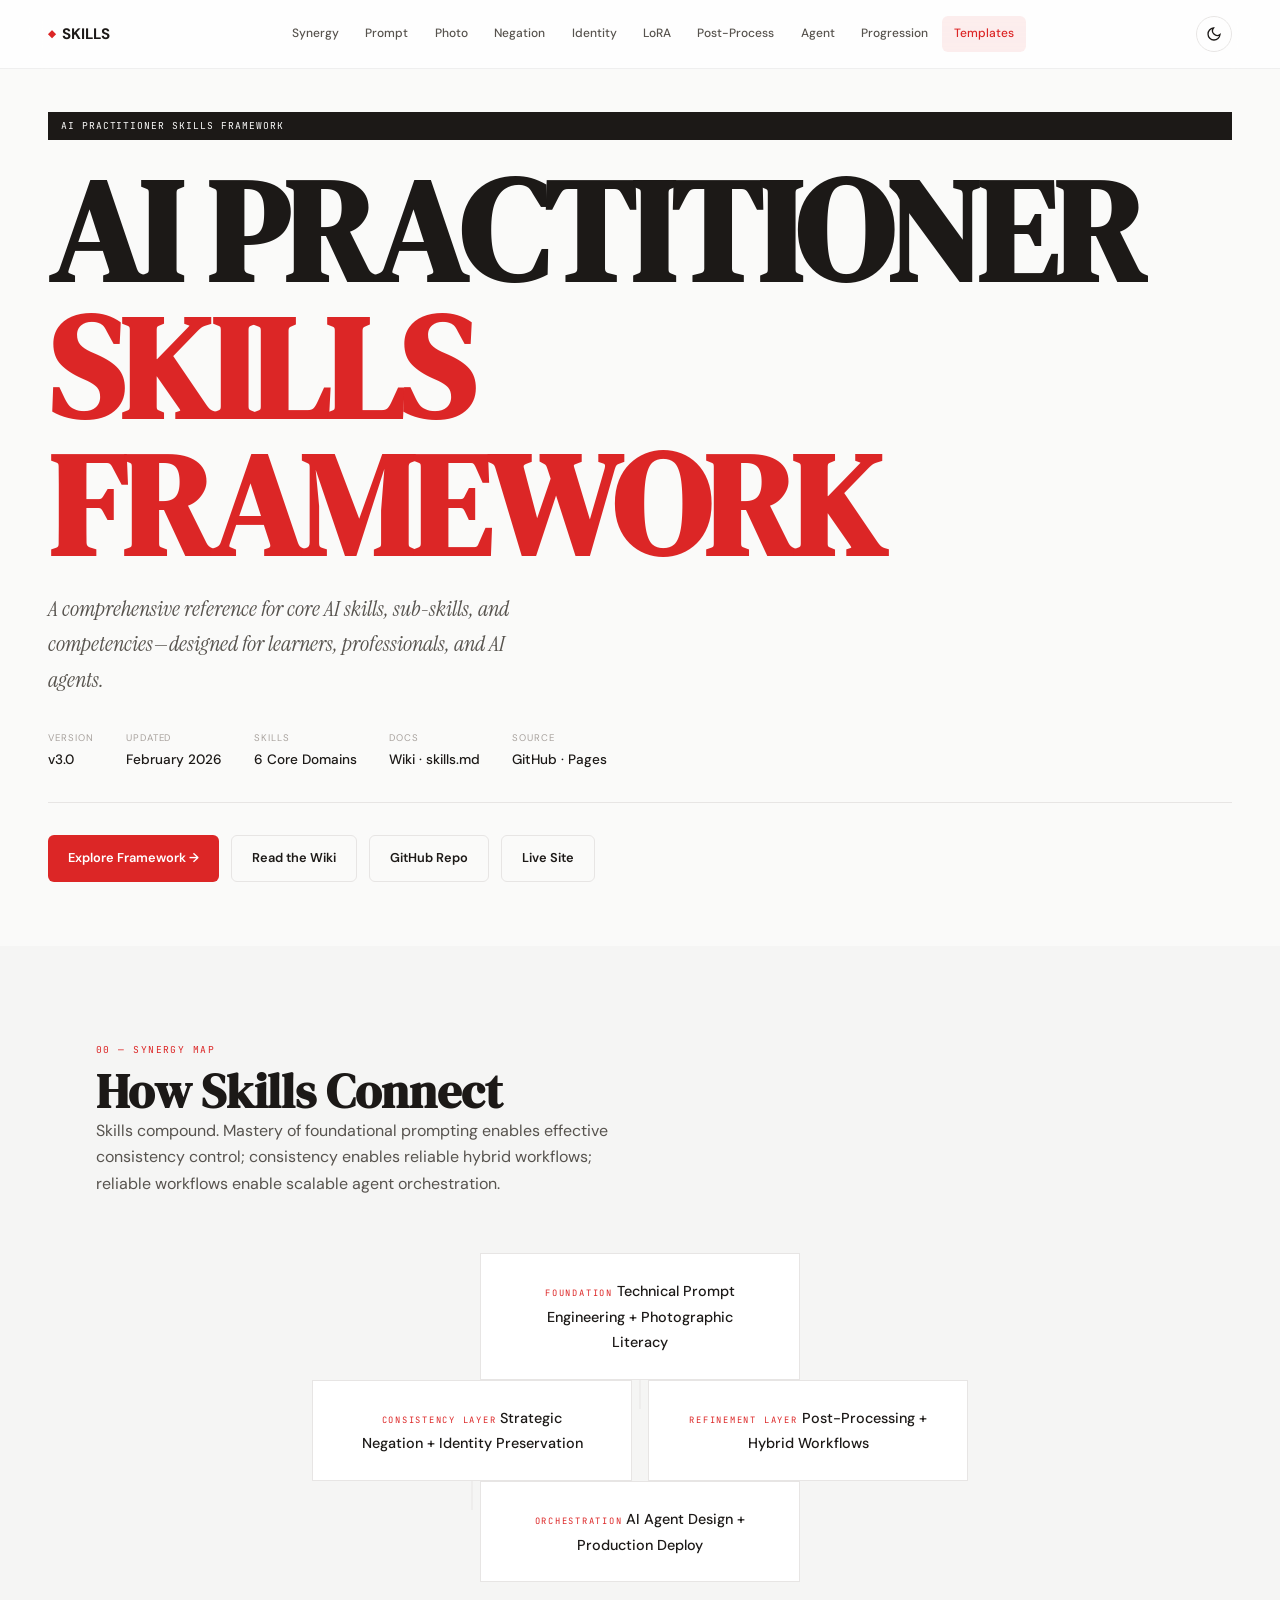
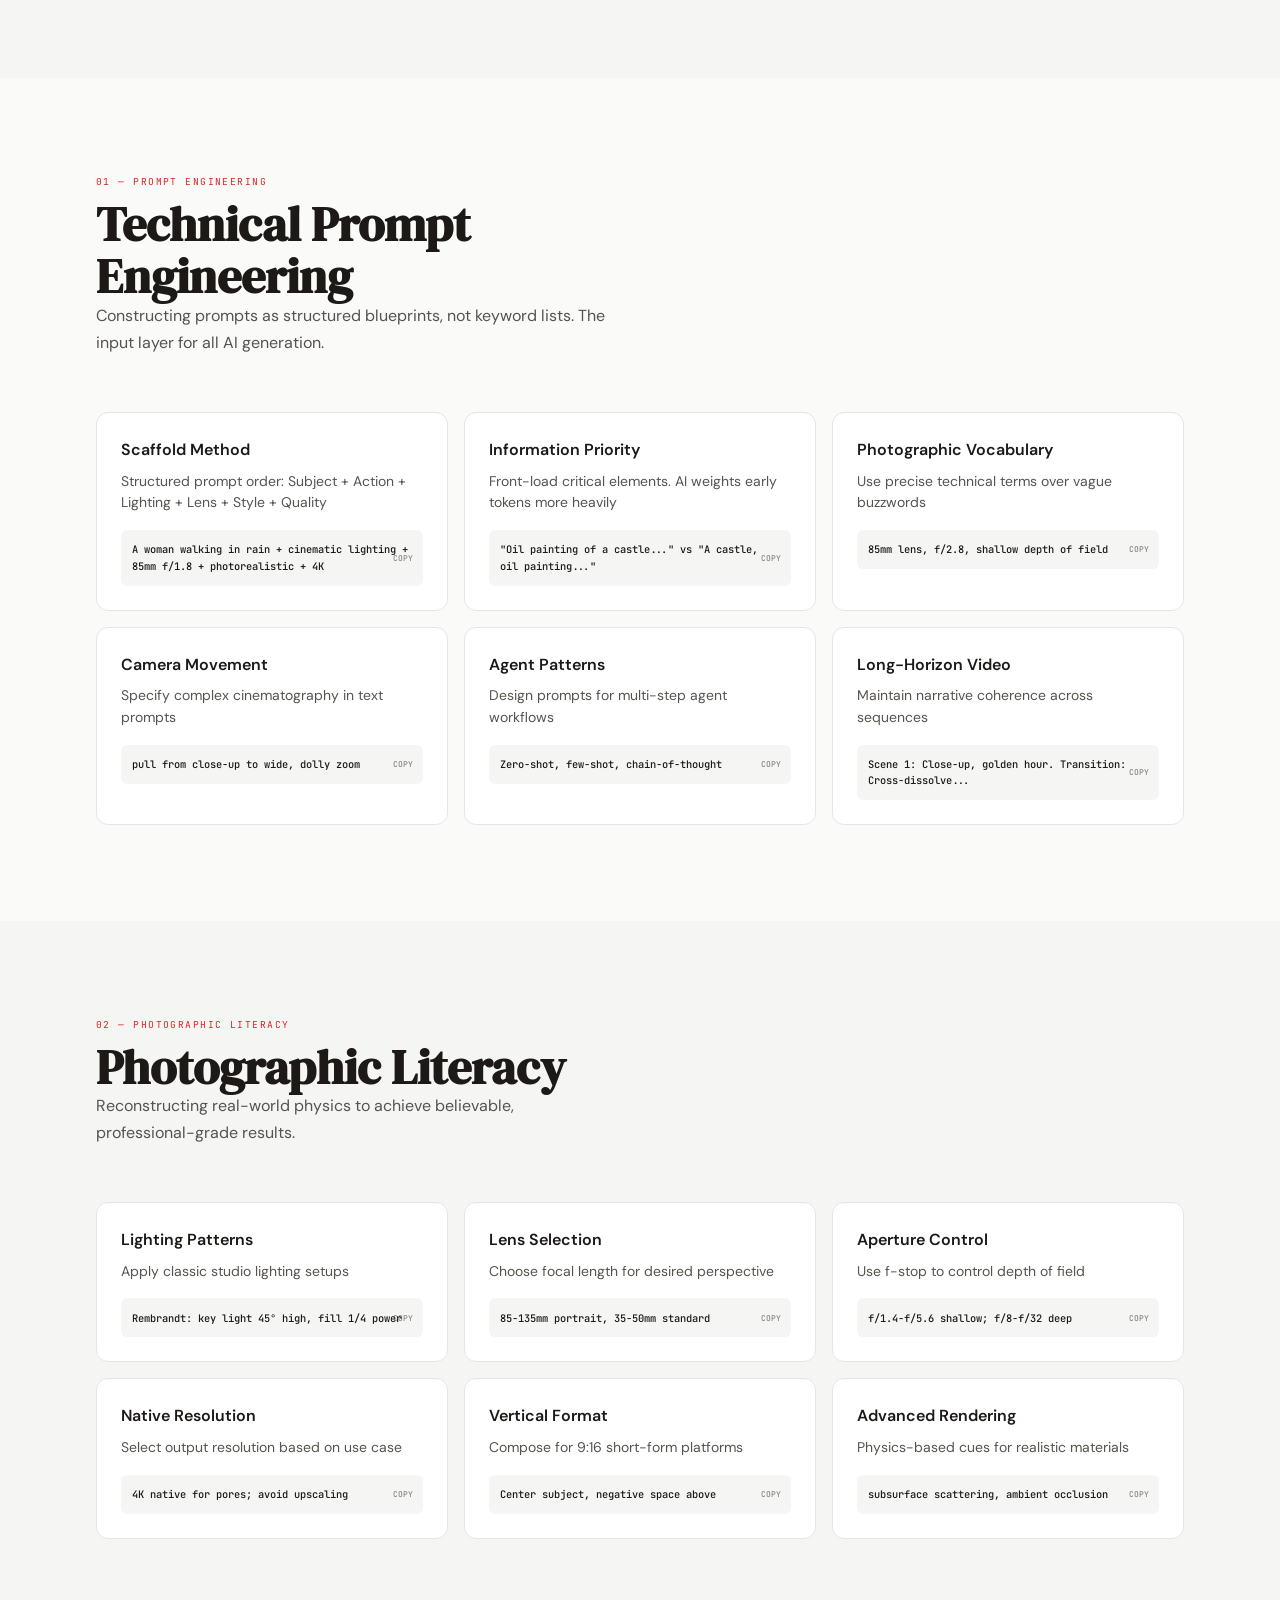
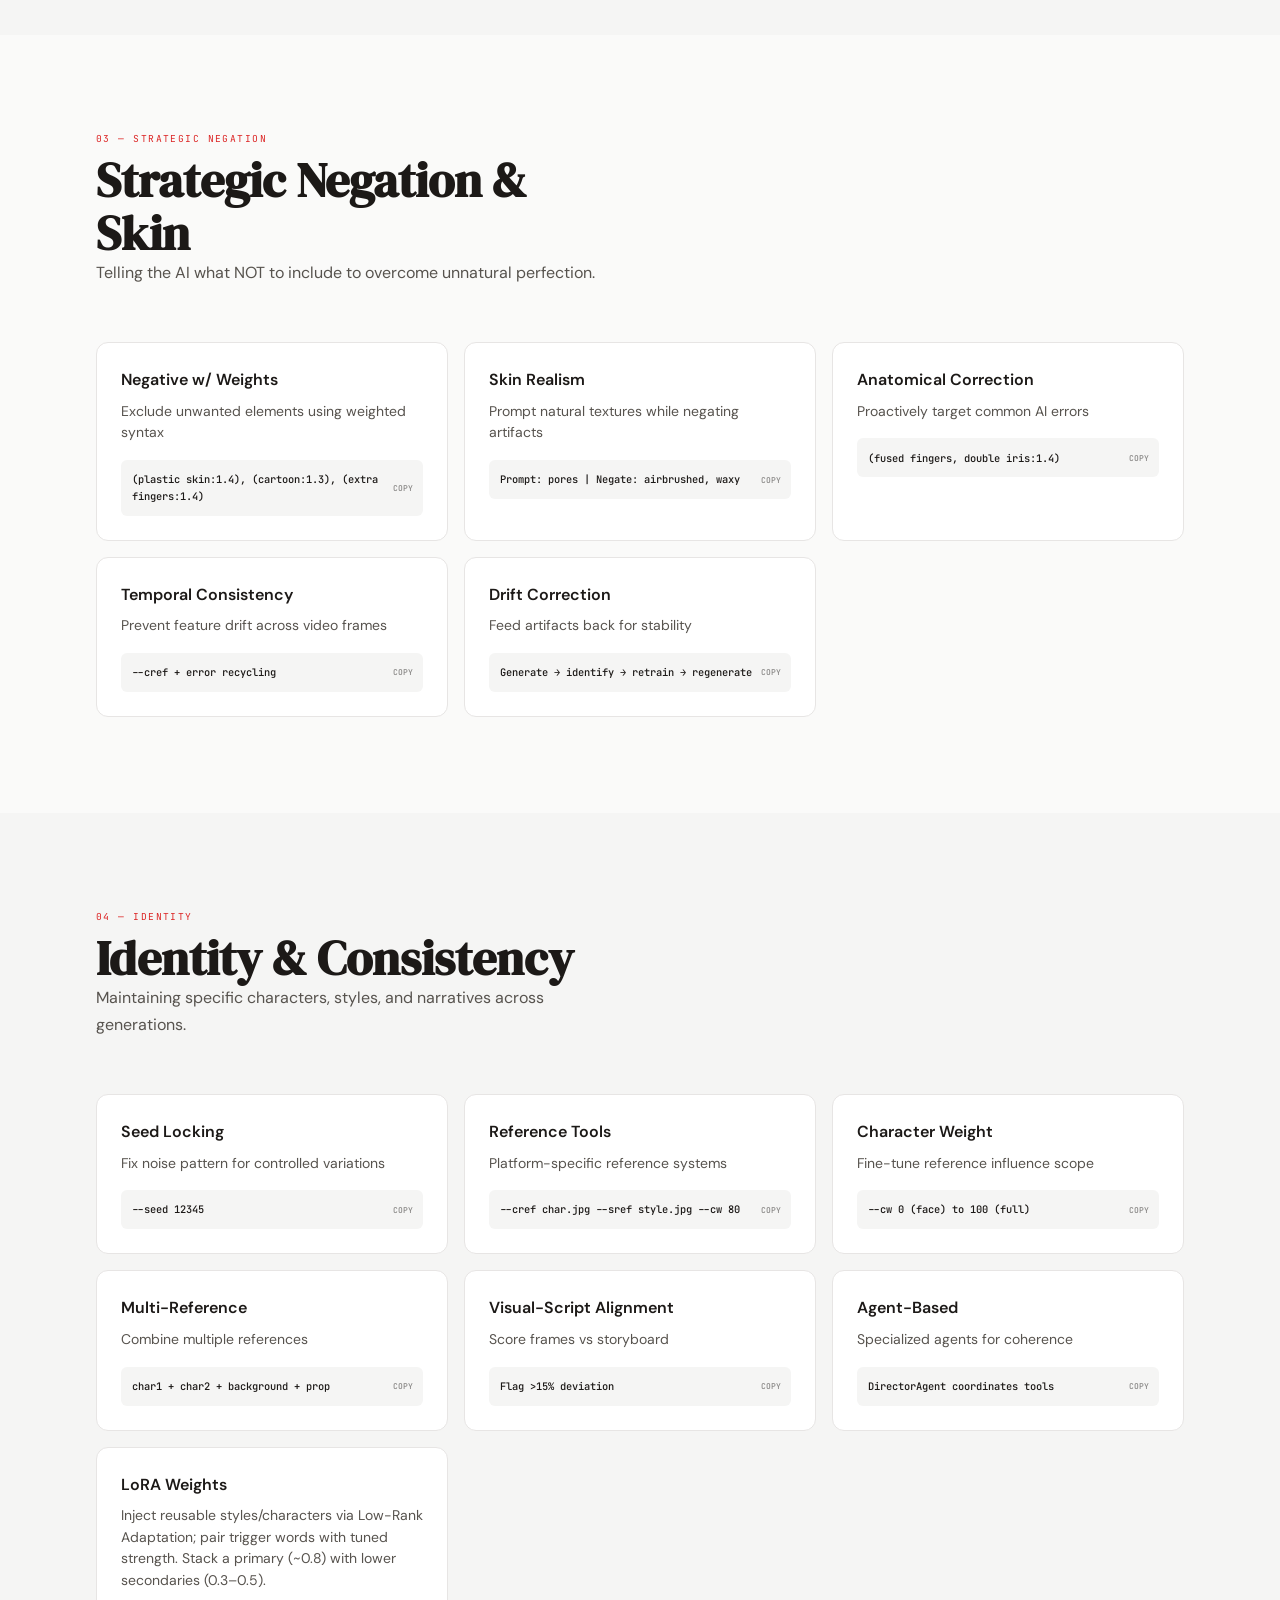
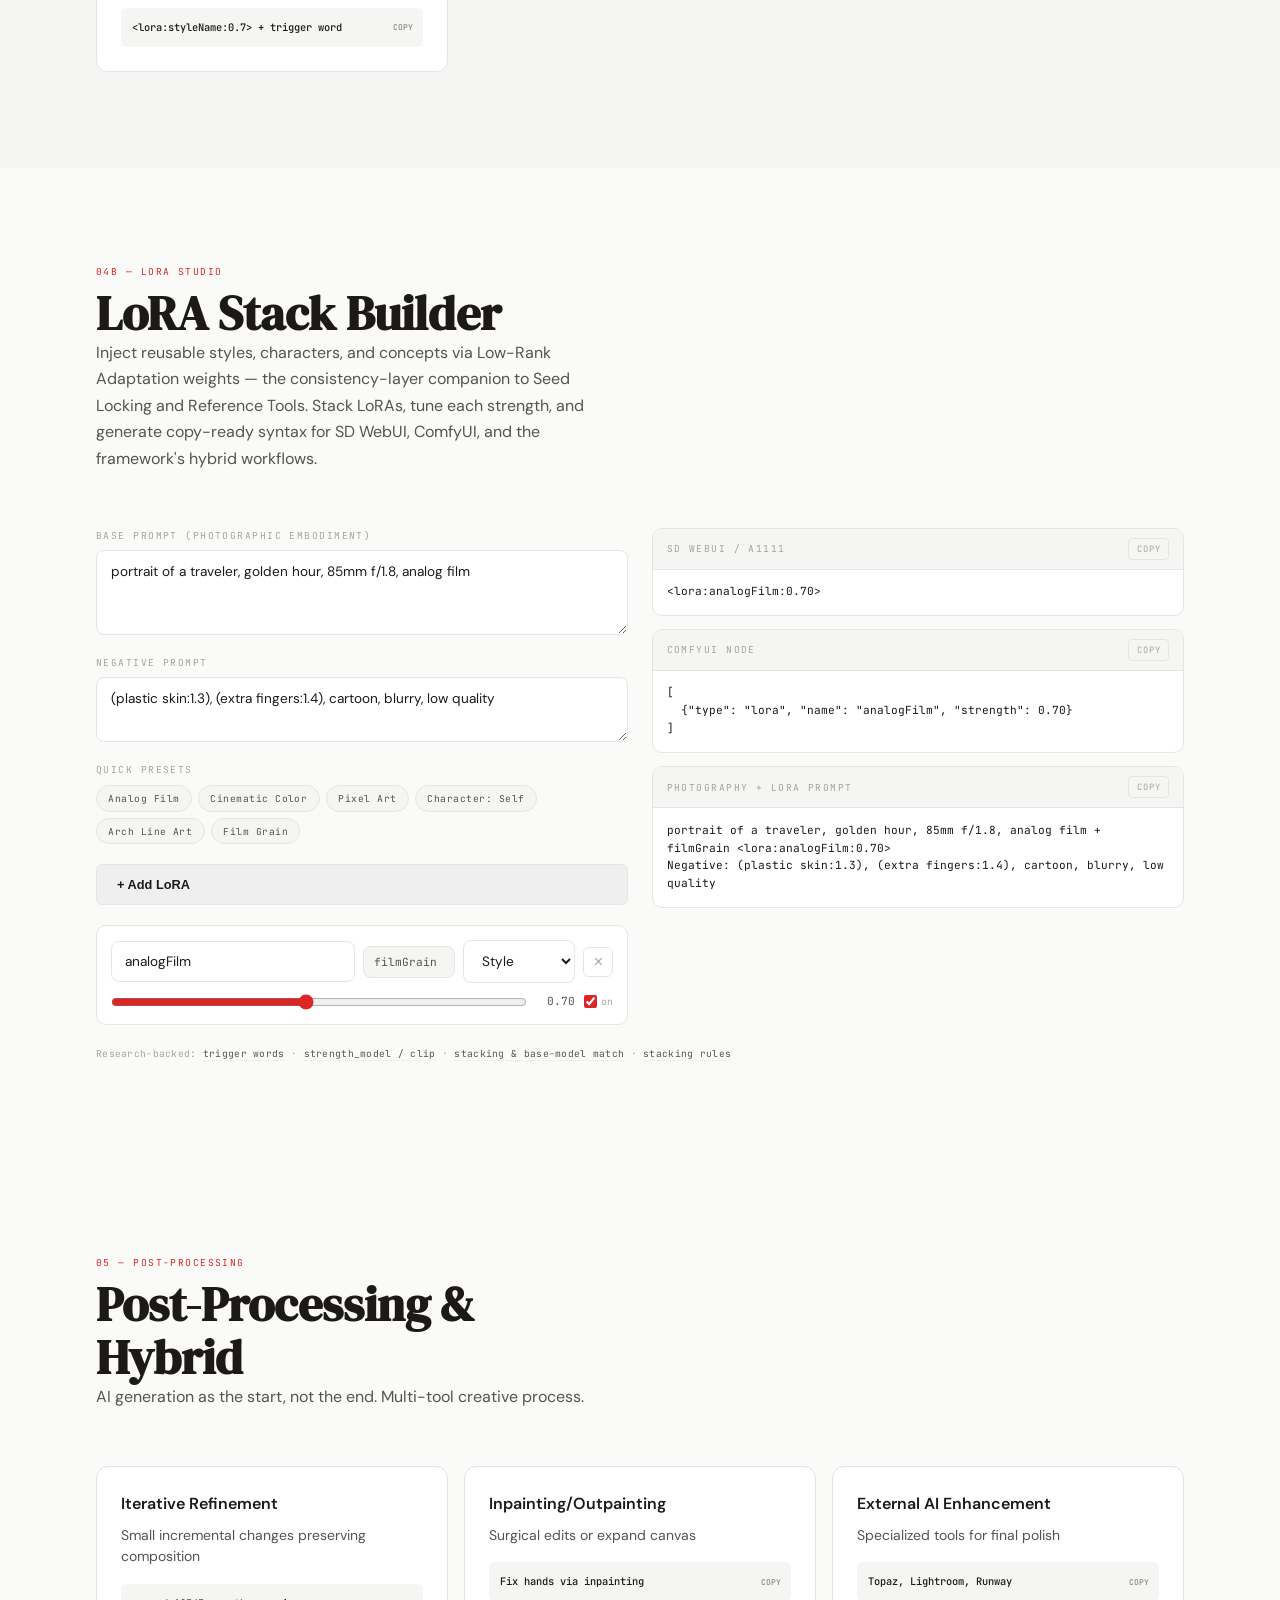
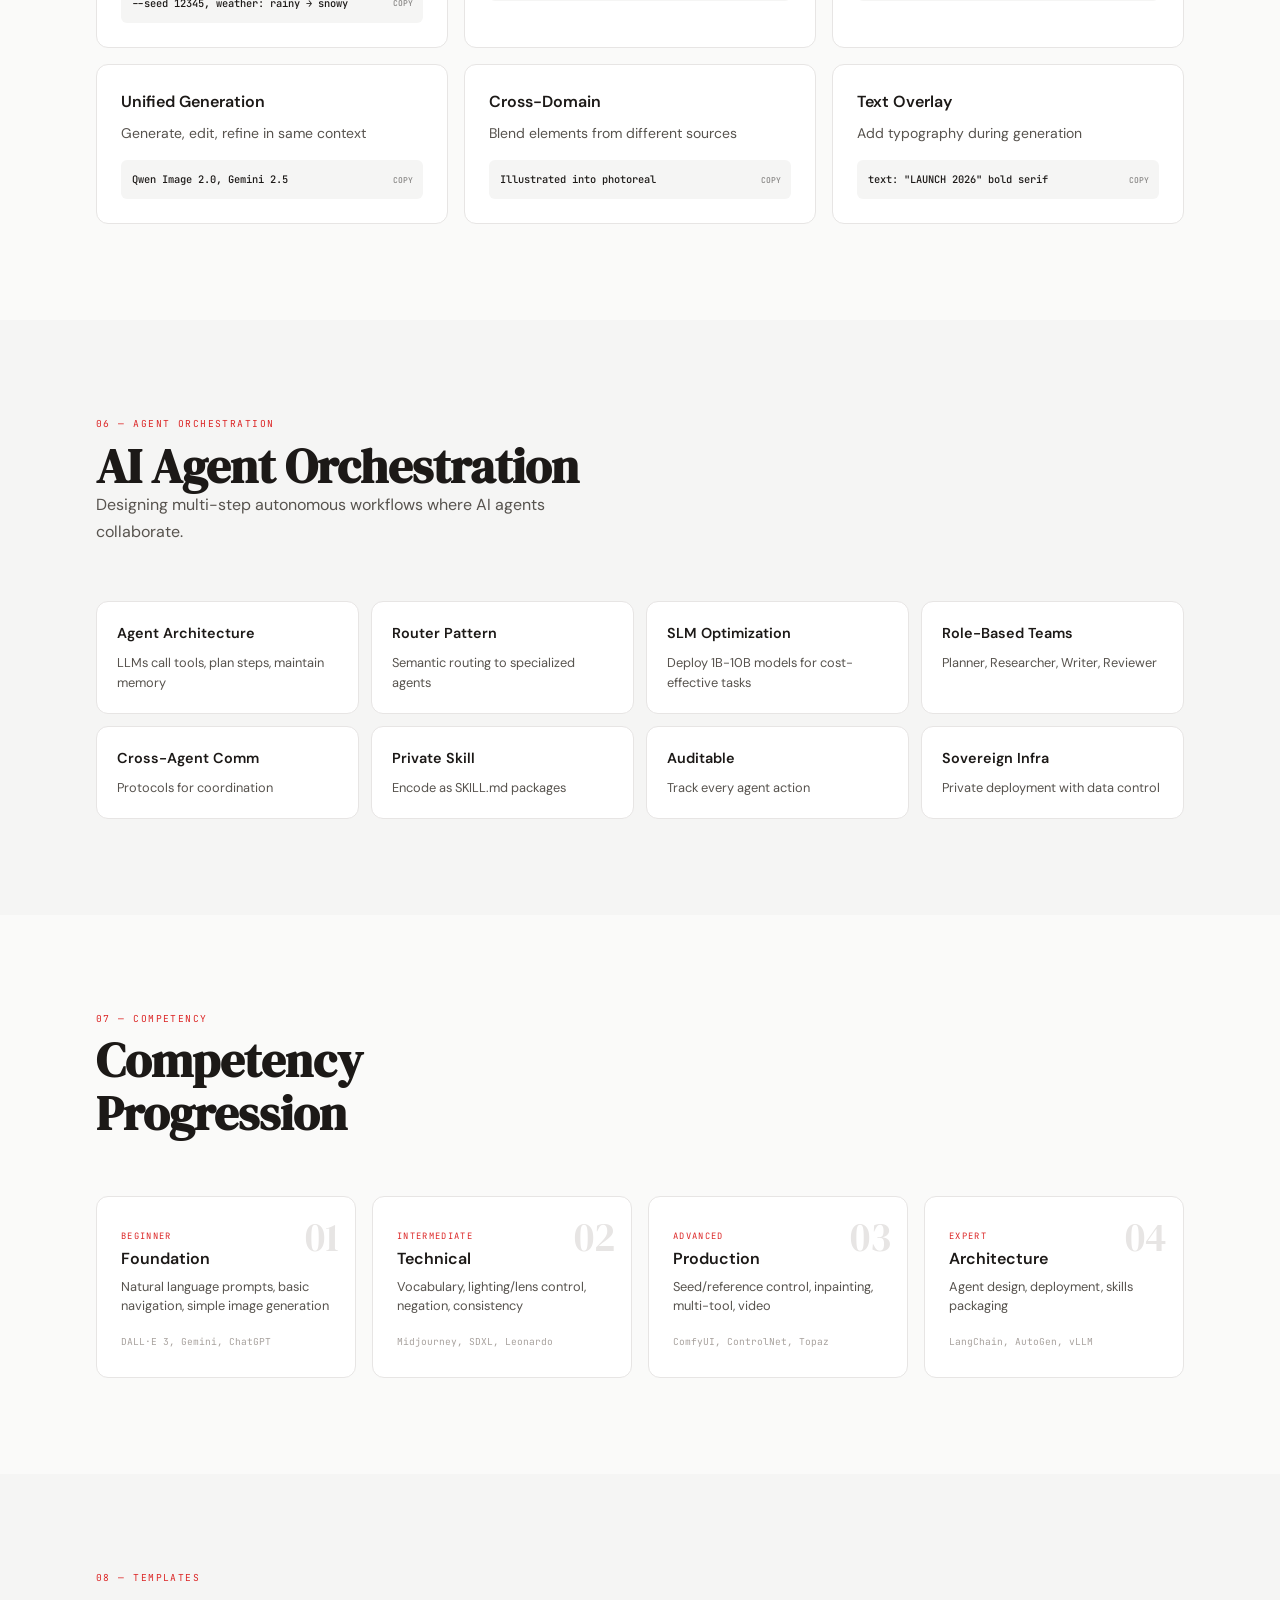
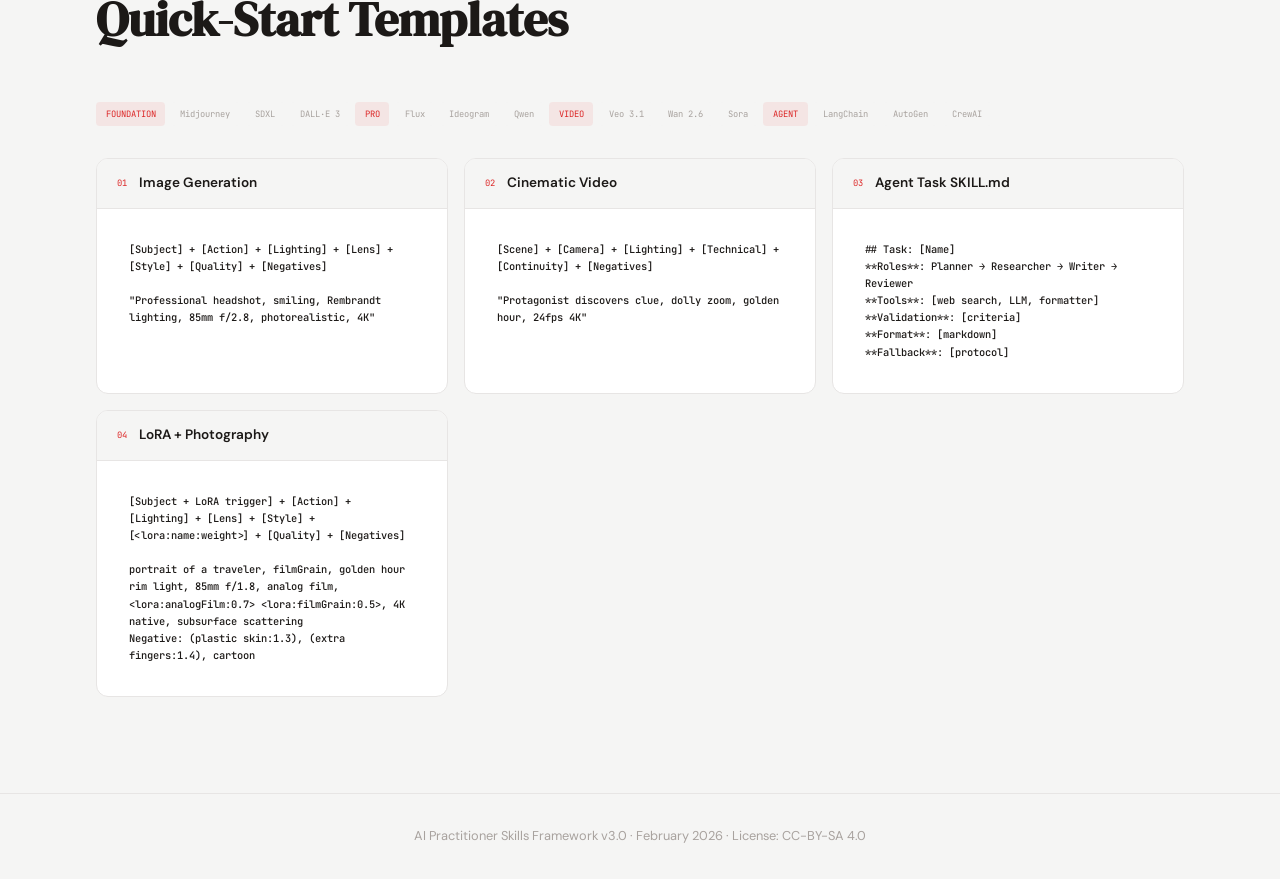
==== commit aef8a633: "Add hero links to README wiki, GitHub repo, and GitHub Pages Co-authored-by: arena-agent <297053741+" ====
--- a/index.html
+++ b/index.html
@@ -79,12 +79,18 @@
             </div>
             <div class="hero-meta-item">
                 <span class="hero-meta-label">Docs</span>
-                <span class="hero-meta-value"><a href="skills.md" target="_blank" style="color: inherit; text-decoration: none;">View</a> / <a href="skills.md" download style="color: inherit; text-decoration: none;">Download</a></span>
+                <span class="hero-meta-value"><a href="README.md" target="_blank" style="color: inherit; text-decoration: none;">Wiki</a> · <a href="skills.md" target="_blank" style="color: inherit; text-decoration: none;">skills.md</a></span>
+            </div>
+            <div class="hero-meta-item">
+                <span class="hero-meta-label">Source</span>
+                <span class="hero-meta-value"><a href="https://github.com/marktantongco/aiskills-photog" target="_blank" rel="noopener" style="color: inherit; text-decoration: none;">GitHub</a> · <a href="https://marktantongco.github.io/aiskills-photog/" target="_blank" rel="noopener" style="color: inherit; text-decoration: none;">Pages</a></span>
             </div>
         </div>
         <div class="hero-actions">
             <a href="#synergy" class="btn btn-primary">Explore Framework →</a>
-            <a href="skills.md" target="_blank" class="btn btn-secondary">View skills.md</a>
+            <a href="README.md" target="_blank" class="btn btn-secondary">Read the Wiki</a>
+            <a href="https://github.com/marktantongco/aiskills-photog" target="_blank" rel="noopener" class="btn btn-secondary">GitHub Repo</a>
+            <a href="https://marktantongco.github.io/aiskills-photog/" target="_blank" rel="noopener" class="btn btn-secondary">Live Site</a>
         </div>
     </section>
 
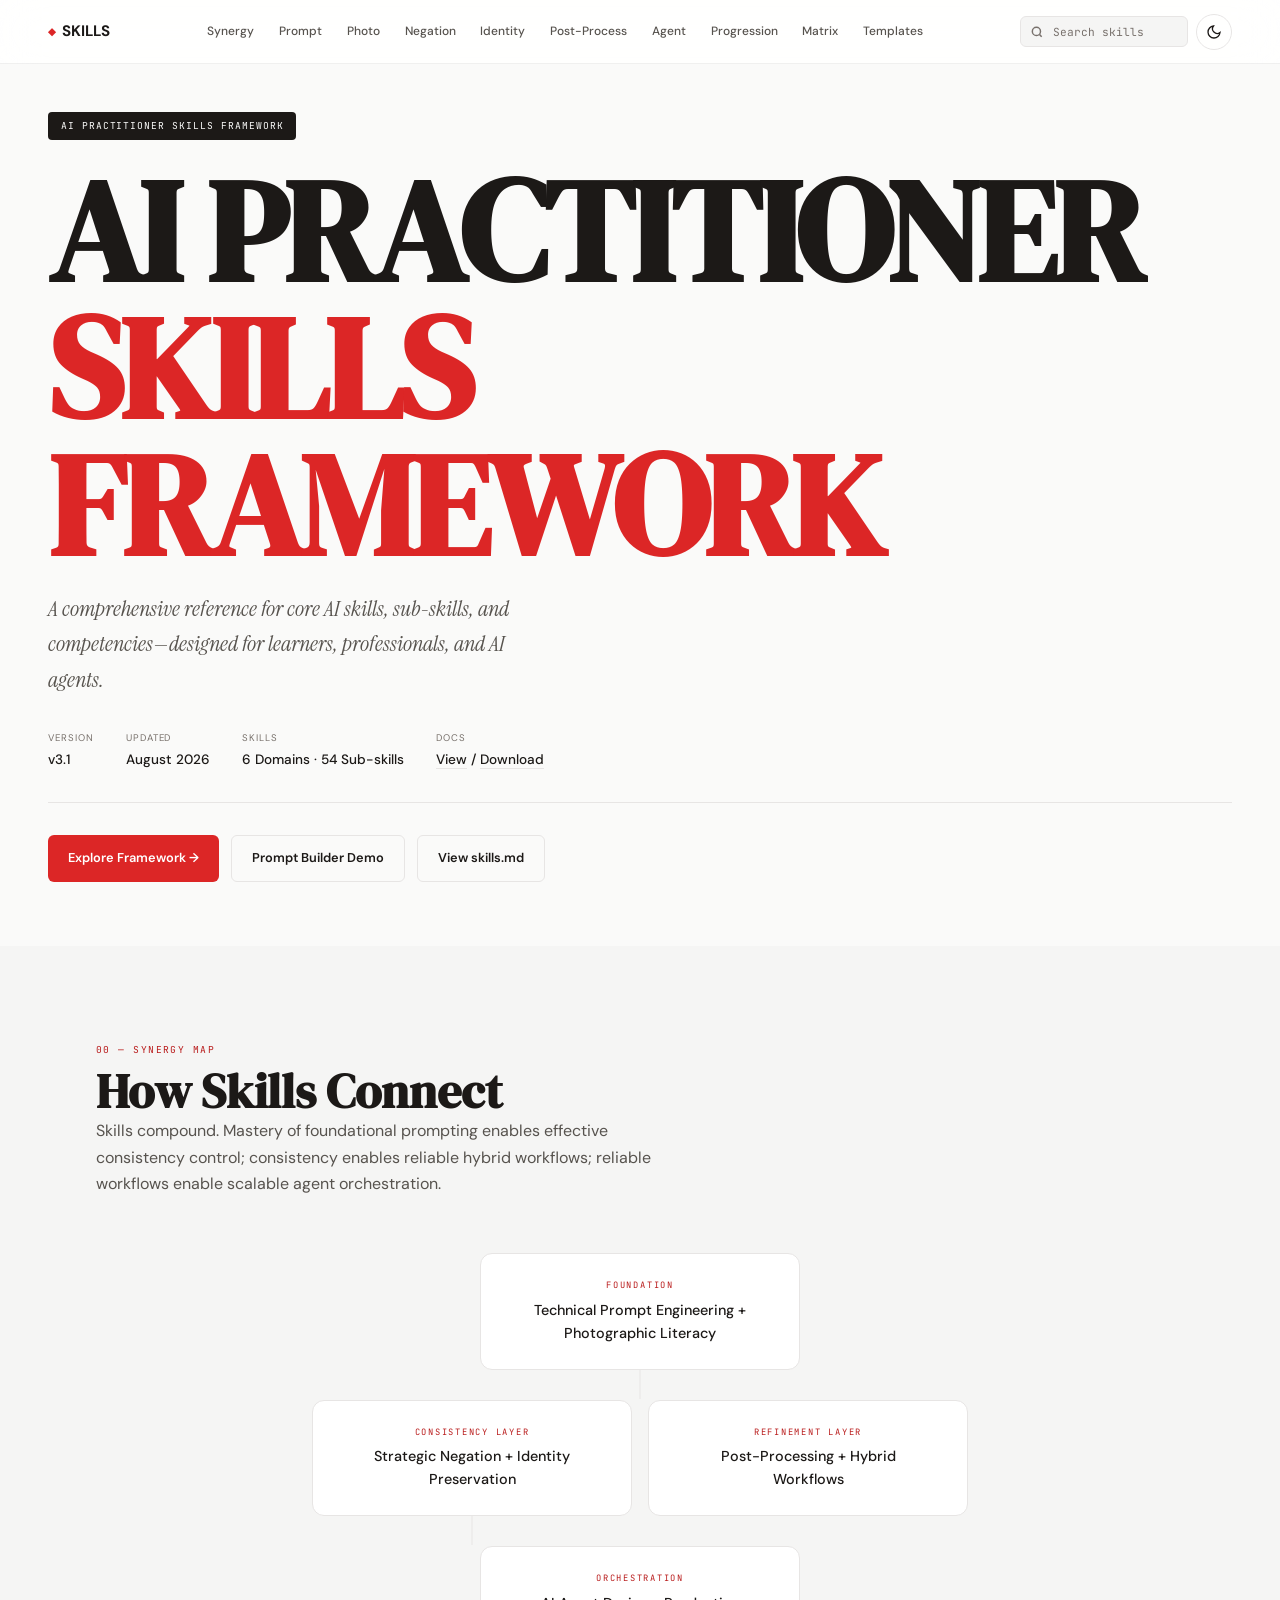
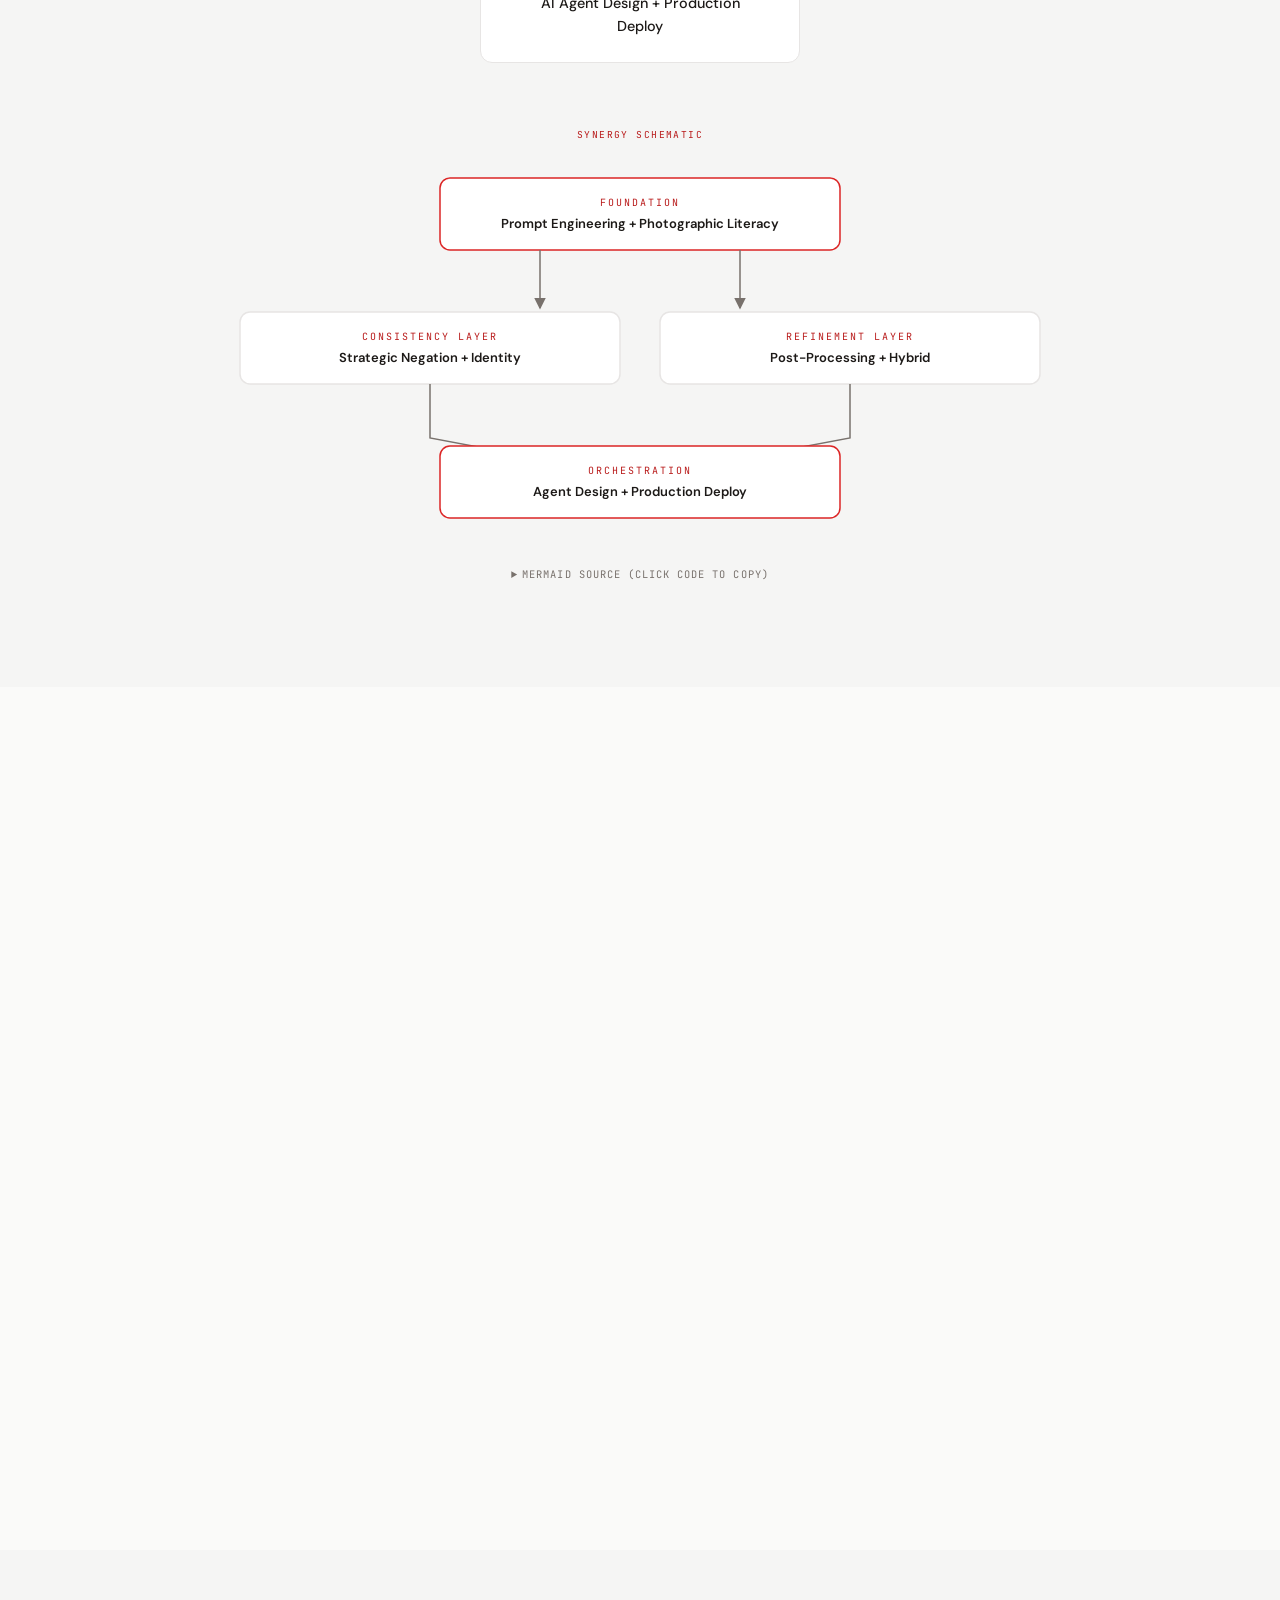
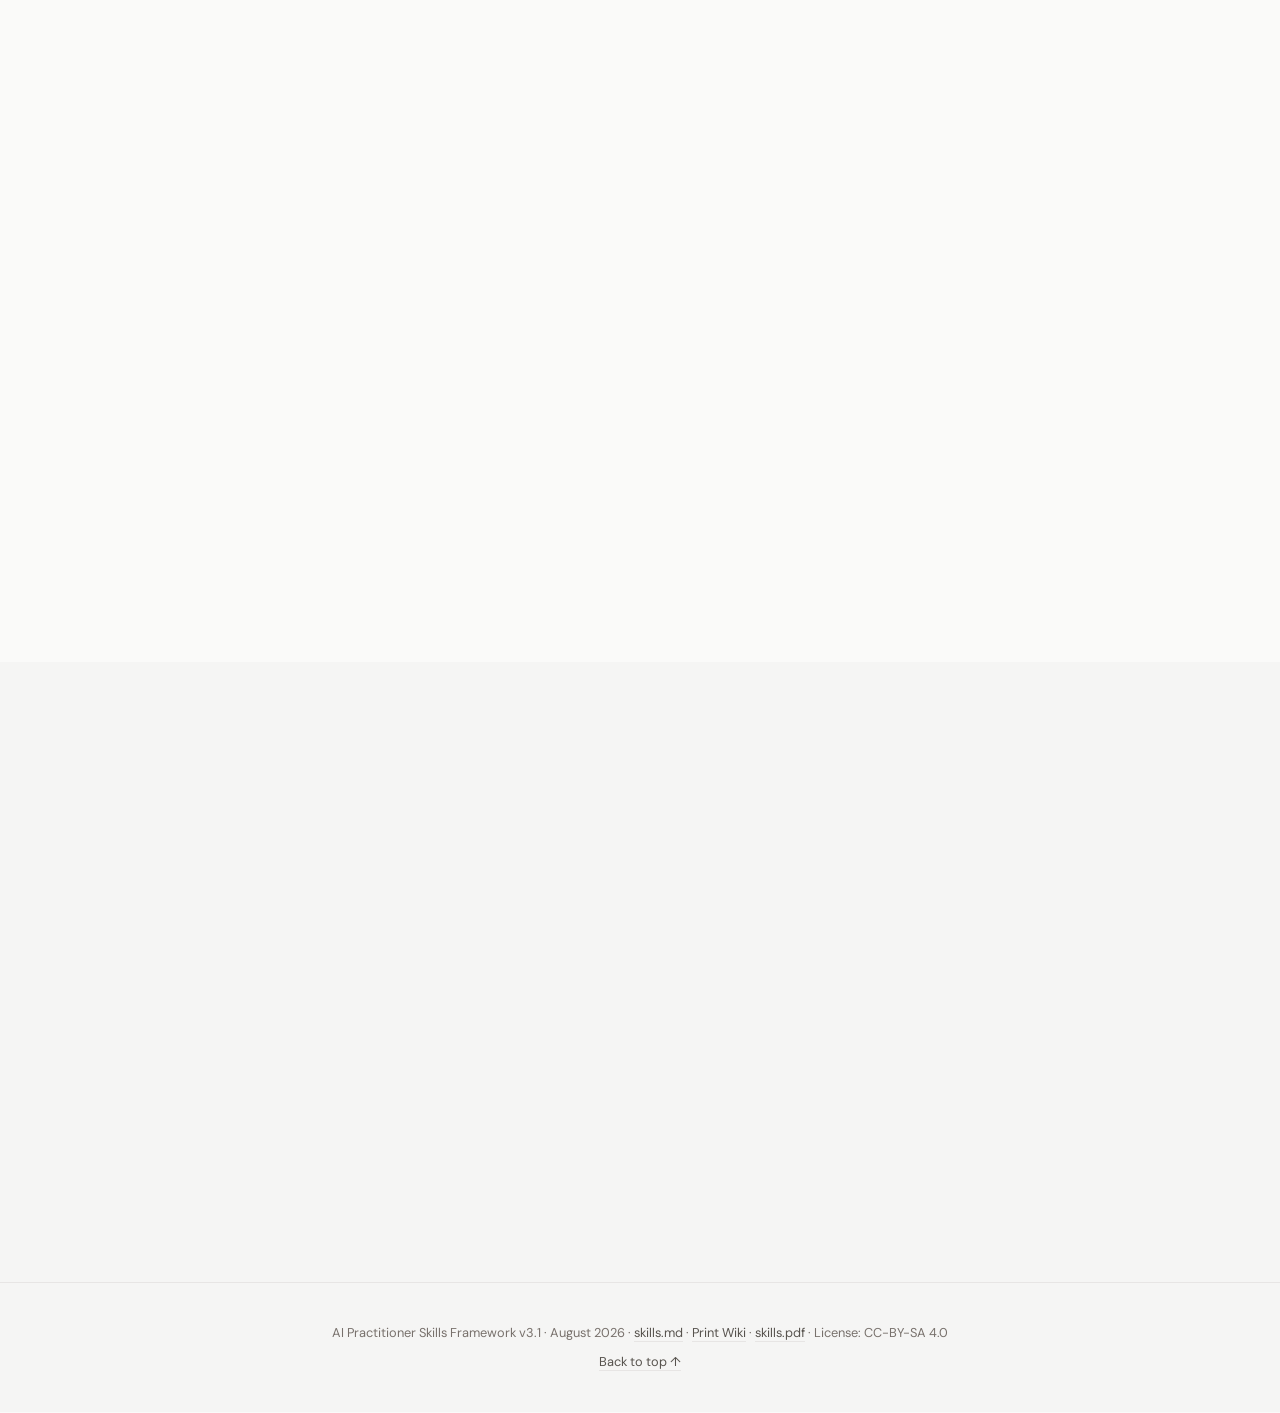
==== commit b4894f39: "v4.0: search highlighting, scaffold builder demo, skill matrix, SVG schematic, print wiki, skills.pd" ====
--- a/index.html
+++ b/index.html
@@ -1,39 +1,81 @@
 <!DOCTYPE html>
-<html lang="en">
+<html lang="en" class="no-js">
 <head>
     <meta charset="UTF-8">
     <meta name="viewport" content="width=device-width, initial-scale=1.0">
+
+    <!-- SEO / social -->
     <title>AI Practitioner Skills Framework 2026</title>
+    <meta name="description" content="A comprehensive reference for AI visual-generation skills: prompt engineering, photographic literacy, strategic negation, identity consistency, post-processing, and agent orchestration — with copy-ready templates.">
+    <meta name="robots" content="index, follow">
+    <link rel="canonical" href="https://marktantongco.github.io/aiskills-photog/">
+    <meta property="og:type" content="website">
+    <meta property="og:title" content="AI Practitioner Skills Framework 2026">
+    <meta property="og:description" content="Six core domains, 54 sub-skills, and copy-ready prompt templates for professional AI image and video generation.">
+    <meta property="og:url" content="https://marktantongco.github.io/aiskills-photog/">
+    <meta property="og:locale" content="en_US">
+    <meta name="twitter:card" content="summary">
+    <meta name="twitter:title" content="AI Practitioner Skills Framework 2026">
+    <meta name="twitter:description" content="Six core domains, 54 sub-skills, and copy-ready prompt templates for professional AI image and video generation.">
+
+    <meta name="theme-color" content="#fafaf9">
+    <link rel="icon" href="data:image/svg+xml,%3Csvg%20xmlns='http://www.w3.org/2000/svg'%20viewBox='0%200%20100%20100'%3E%3Crect%20width='100'%20height='100'%20rx='22'%20fill='%23dc2626'/%3E%3Cpath%20d='M50%2016%2084%2050%2050%2084%2016%2050Z'%20fill='%23fff'/%3E%3C/svg%3E">
+
+    <!-- Apply saved/system theme before first paint (no dark-mode flash) -->
+    <script>
+        (function () {
+            try {
+                document.documentElement.classList.remove('no-js');
+                var t = localStorage.getItem('theme');
+                if (!t) t = window.matchMedia && window.matchMedia('(prefers-color-scheme: dark)').matches ? 'dark' : 'light';
+                if (t === 'dark') document.documentElement.setAttribute('data-theme', 'dark');
+                var m = document.querySelector('meta[name="theme-color"]');
+                if (m) m.setAttribute('content', t === 'dark' ? '#0c0a09' : '#fafaf9');
+            } catch (e) { /* noop */ }
+        })();
+    </script>
+
     <link rel="preconnect" href="https://fonts.googleapis.com">
     <link rel="preconnect" href="https://fonts.gstatic.com" crossorigin>
-    <link href="https://fonts.googleapis.com/css2?family=DM+Sans:opsz,wght@9..40,300;9..40,400;9..40,500;9..40,600;9..40,700&family=DM+Serif+Display&family=JetBrains+Mono:wght@400;500&family=Instrument+Serif:ital@0;1&display=swap" rel="stylesheet">
+    <link href="https://fonts.googleapis.com/css2?family=DM+Sans:opsz,wght@9..40,400;9..40,500;9..40,600;9..40,700&family=DM+Serif+Display&family=JetBrains+Mono:wght@400;500&family=Instrument+Serif:ital@0;1&display=swap" rel="stylesheet">
     <link rel="stylesheet" href="styles.css">
+    <script src="script.js" defer></script>
 </head>
 <body>
+    <a class="skip-link" href="#main">Skip to content</a>
+
+    <!-- Reading progress -->
+    <div class="progress" aria-hidden="true"><span id="progressBar"></span></div>
+
     <!-- Navigation -->
-    <nav class="nav">
-        <a href="#" class="nav-brand">SKILLS</a>
+    <nav class="nav" aria-label="Primary">
+        <a href="#top" class="nav-brand">SKILLS</a>
         <div class="nav-links">
             <a href="#synergy" class="nav-link" data-section="synergy">Synergy</a>
             <a href="#prompt" class="nav-link" data-section="prompt">Prompt</a>
             <a href="#photo" class="nav-link" data-section="photo">Photo</a>
             <a href="#negation" class="nav-link" data-section="negation">Negation</a>
             <a href="#identity" class="nav-link" data-section="identity">Identity</a>
-            <a href="#lora" class="nav-link" data-section="lora">LoRA</a>
             <a href="#postprocess" class="nav-link" data-section="postprocess">Post-Process</a>
             <a href="#agent" class="nav-link" data-section="agent">Agent</a>
             <a href="#progression" class="nav-link" data-section="progression">Progression</a>
+            <a href="#matrix" class="nav-link" data-section="matrix">Matrix</a>
             <a href="#templates" class="nav-link" data-section="templates">Templates</a>
         </div>
         <div class="nav-actions">
-            <button class="hamburger" id="hamburger">
+            <div class="search-box nav-search">
+                <svg class="search-icon" viewBox="0 0 24 24" fill="none" stroke="currentColor" stroke-width="2.5" aria-hidden="true"><circle cx="11" cy="11" r="7"/><path d="m20 20-3.5-3.5"/></svg>
+                <input class="search-input" id="navSearch" type="search" placeholder="Search skills ( / )" aria-label="Search skills" autocomplete="off" spellcheck="false">
+                <button class="search-clear" type="button" aria-label="Clear search">×</button>
+            </div>
+            <button class="hamburger" id="hamburger" type="button" aria-expanded="false" aria-controls="mobileMenu" aria-label="Open menu">
                 <span></span><span></span><span></span>
             </button>
-            <button class="nav-toggle" id="themeToggle">
-                <svg class="moon" viewBox="0 0 24 24" fill="none" stroke="currentColor" stroke-width="2">
+            <button class="nav-toggle" id="themeToggle" type="button" aria-pressed="false" aria-label="Toggle dark mode" title="Toggle dark mode">
+                <svg class="moon" viewBox="0 0 24 24" fill="none" stroke="currentColor" stroke-width="2" aria-hidden="true">
                     <path d="M21 12.79A9 9 0 1 1 11.21 3 7 7 0 0 0 21 12.79z"/>
                 </svg>
-                <svg class="sun" viewBox="0 0 24 24" fill="none" stroke="currentColor" stroke-width="2">
+                <svg class="sun" viewBox="0 0 24 24" fill="none" stroke="currentColor" stroke-width="2" aria-hidden="true">
                     <circle cx="12" cy="12" r="5"/><path d="M12 1v2M12 21v2M4.22 4.22l1.42 1.42M18.36 18.36l1.42 1.42M1 12h2M21 12h2M4.22 19.78l1.42-1.42M18.36 5.64l1.42-1.42"/>
                 </svg>
             </button>
@@ -41,523 +83,661 @@
     </nav>
 
     <!-- Mobile Menu -->
-    <div class="mobile-menu" id="mobileMenu">
+    <div class="mobile-menu" id="mobileMenu" aria-hidden="true">
+        <div class="search-box mobile-search">
+            <svg class="search-icon" viewBox="0 0 24 24" fill="none" stroke="currentColor" stroke-width="2.5" aria-hidden="true"><circle cx="11" cy="11" r="7"/><path d="m20 20-3.5-3.5"/></svg>
+            <input class="search-input" id="mobileSearch" type="search" placeholder="Search skills…" aria-label="Search skills" autocomplete="off" spellcheck="false">
+            <button class="search-clear" type="button" aria-label="Clear search">×</button>
+        </div>
         <a href="#synergy" class="mobile-link" data-section="synergy">Synergy Map</a>
         <a href="#prompt" class="mobile-link" data-section="prompt">Prompt Engineering</a>
         <a href="#photo" class="mobile-link" data-section="photo">Photographic Literacy</a>
         <a href="#negation" class="mobile-link" data-section="negation">Strategic Negation</a>
-        <a href="#identity" class="mobile-link" data-section="identity">Identity & Consistency</a>
-        <a href="#lora" class="mobile-link" data-section="lora">LoRA Studio</a>
+        <a href="#identity" class="mobile-link" data-section="identity">Identity &amp; Consistency</a>
         <a href="#postprocess" class="mobile-link" data-section="postprocess">Post-Processing</a>
         <a href="#agent" class="mobile-link" data-section="agent">Agent Orchestration</a>
         <a href="#progression" class="mobile-link" data-section="progression">Competency Progression</a>
+        <a href="#matrix" class="mobile-link" data-section="matrix">Skill Matrix</a>
         <a href="#templates" class="mobile-link" data-section="templates">Quick-Start Templates</a>
     </div>
 
-    <!-- Hero -->
-    <section class="hero">
-        <span class="hero-badge">AI Practitioner Skills Framework</span>
-        <h1 class="text-display">
-            AI PRACTITIONER<br>
-            <span style="color: var(--accent);">SKILLS FRAMEWORK</span>
-        </h1>
-        <p class="hero-subtitle">
-            A comprehensive reference for core AI skills, sub-skills, and competencies—designed for learners, professionals, and AI agents.
-        </p>
-        <div class="hero-meta">
-            <div class="hero-meta-item">
-                <span class="hero-meta-label">Version</span>
-                <span class="hero-meta-value">v3.0</span>
-            </div>
-            <div class="hero-meta-item">
-                <span class="hero-meta-label">Updated</span>
-                <span class="hero-meta-value">February 2026</span>
-            </div>
-            <div class="hero-meta-item">
-                <span class="hero-meta-label">Skills</span>
-                <span class="hero-meta-value">6 Core Domains</span>
-            </div>
-            <div class="hero-meta-item">
-                <span class="hero-meta-label">Docs</span>
-                <span class="hero-meta-value"><a href="README.md" target="_blank" style="color: inherit; text-decoration: none;">Wiki</a> · <a href="skills.md" target="_blank" style="color: inherit; text-decoration: none;">skills.md</a></span>
-            </div>
-            <div class="hero-meta-item">
-                <span class="hero-meta-label">Source</span>
-                <span class="hero-meta-value"><a href="https://github.com/marktantongco/aiskills-photog" target="_blank" rel="noopener" style="color: inherit; text-decoration: none;">GitHub</a> · <a href="https://marktantongco.github.io/aiskills-photog/" target="_blank" rel="noopener" style="color: inherit; text-decoration: none;">Pages</a></span>
-            </div>
-        </div>
-        <div class="hero-actions">
-            <a href="#synergy" class="btn btn-primary">Explore Framework →</a>
-            <a href="README.md" target="_blank" class="btn btn-secondary">Read the Wiki</a>
-            <a href="https://github.com/marktantongco/aiskills-photog" target="_blank" rel="noopener" class="btn btn-secondary">GitHub Repo</a>
-            <a href="https://marktantongco.github.io/aiskills-photog/" target="_blank" rel="noopener" class="btn btn-secondary">Live Site</a>
-        </div>
-    </section>
-
-    <!-- Synergy Map -->
-    <section class="section section-alt" id="synergy">
-        <div class="container">
-            <header class="section-header reveal">
-                <p class="text-label section-label">00 — SYNERGY MAP</p>
-                <h2 class="text-h1">How Skills Connect</h2>
-                <p class="section-desc">
-                    Skills compound. Mastery of foundational prompting enables effective consistency control; consistency enables reliable hybrid workflows; reliable workflows enable scalable agent orchestration.
-                </p>
-            </header>
-            <div class="synergy-flow">
-                <div class="synergy-node reveal">
-                    <span class="synergy-label">FOUNDATION</span>
-                    <span class="synergy-text">Technical Prompt Engineering + Photographic Literacy</span>
-                </div>
-                <div class="synergy-branches">
-                    <div class="synergy-node reveal reveal-delay-1">
-                        <span class="synergy-label">CONSISTENCY LAYER</span>
-                        <span class="synergy-text">Strategic Negation + Identity Preservation</span>
-                    </div>
-                    <div class="synergy-node reveal reveal-delay-2">
-                        <span class="synergy-label">REFINEMENT LAYER</span>
-                        <span class="synergy-text">Post-Processing + Hybrid Workflows</span>
-                    </div>
-                </div>
-                <div class="synergy-node reveal reveal-delay-3">
-                    <span class="synergy-label">ORCHESTRATION</span>
-                    <span class="synergy-text">AI Agent Design + Production Deploy</span>
-                </div>
-            </div>
-        </div>
-    </section>
-
-    <!-- Prompt Engineering -->
-    <section class="section" id="prompt">
-        <div class="container">
-            <header class="section-header reveal">
-                <p class="text-label section-label">01 — PROMPT ENGINEERING</p>
-                <h2 class="text-h1">Technical Prompt Engineering</h2>
-                <p class="section-desc">Constructing prompts as structured blueprints, not keyword lists. The input layer for all AI generation.</p>
-            </header>
-            <div class="cards">
-                <article class="card reveal">
-                    <h3 class="card-title">Scaffold Method</h3>
-                    <p class="card-desc">Structured prompt order: Subject + Action + Lighting + Lens + Style + Quality</p>
-                    <span class="card-code" data-copy="A woman walking in rain + cinematic lighting + 85mm f/1.8 + photorealistic + 4K">A woman walking in rain + cinematic lighting + 85mm f/1.8 + photorealistic + 4K</span>
-                </article>
-                <article class="card reveal reveal-delay-1">
-                    <h3 class="card-title">Information Priority</h3>
-                    <p class="card-desc">Front-load critical elements. AI weights early tokens more heavily</p>
-                    <span class="card-code" data-copy="Oil painting of a castle">"Oil painting of a castle..." vs "A castle, oil painting..."</span>
-                </article>
-                <article class="card reveal reveal-delay-2">
-                    <h3 class="card-title">Photographic Vocabulary</h3>
-                    <p class="card-desc">Use precise technical terms over vague buzzwords</p>
-                    <span class="card-code" data-copy="85mm lens, f/2.8, shallow depth of field">85mm lens, f/2.8, shallow depth of field</span>
-                </article>
-                <article class="card reveal reveal-delay-3">
-                    <h3 class="card-title">Camera Movement</h3>
-                    <p class="card-desc">Specify complex cinematography in text prompts</p>
-                    <span class="card-code" data-copy="pull from close-up to wide, dolly zoom">pull from close-up to wide, dolly zoom</span>
-                </article>
-                <article class="card reveal reveal-delay-4">
-                    <h3 class="card-title">Agent Patterns</h3>
-                    <p class="card-desc">Design prompts for multi-step agent workflows</p>
-                    <span class="card-code" data-copy="Zero-shot, few-shot, chain-of-thought">Zero-shot, few-shot, chain-of-thought</span>
-                </article>
-                <article class="card reveal">
-                    <h3 class="card-title">Long-Horizon Video</h3>
-                    <p class="card-desc">Maintain narrative coherence across sequences</p>
-                    <span class="card-code" data-copy="Scene 1: Close-up, golden hour. Transition: Cross-dissolve...">Scene 1: Close-up, golden hour. Transition: Cross-dissolve...</span>
-                </article>
-            </div>
-        </div>
-    </section>
-
-    <!-- Photographic Literacy -->
-    <section class="section section-alt" id="photo">
-        <div class="container">
-            <header class="section-header reveal">
-                <p class="text-label section-label">02 — PHOTOGRAPHIC LITERACY</p>
-                <h2 class="text-h1">Photographic Literacy</h2>
-                <p class="section-desc">Reconstructing real-world physics to achieve believable, professional-grade results.</p>
-            </header>
-            <div class="cards">
-                <article class="card reveal">
-                    <h3 class="card-title">Lighting Patterns</h3>
-                    <p class="card-desc">Apply classic studio lighting setups</p>
-                    <span class="card-code" data-copy="Rembrandt lighting: key light 45 degrees high, fill 1/4 power">Rembrandt: key light 45° high, fill 1/4 power</span>
-                </article>
-                <article class="card reveal reveal-delay-1">
-                    <h3 class="card-title">Lens Selection</h3>
-                    <p class="card-desc">Choose focal length for desired perspective</p>
-                    <span class="card-code" data-copy="85mm portrait lens, 135mm, 35mm standard, 24mm wide">85-135mm portrait, 35-50mm standard</span>
-                </article>
-                <article class="card reveal reveal-delay-2">
-                    <h3 class="card-title">Aperture Control</h3>
-                    <p class="card-desc">Use f-stop to control depth of field</p>
-                    <span class="card-code" data-copy="f/1.4 to f/5.6 shallow, f/8 to f/32 deep">f/1.4-f/5.6 shallow; f/8-f/32 deep</span>
-                </article>
-                <article class="card reveal reveal-delay-3">
-                    <h3 class="card-title">Native Resolution</h3>
-                    <p class="card-desc">Select output resolution based on use case</p>
-                    <span class="card-code" data-copy="4K native resolution for skin pores">4K native for pores; avoid upscaling</span>
-                </article>
-                <article class="card reveal reveal-delay-4">
-                    <h3 class="card-title">Vertical Format</h3>
-                    <p class="card-desc">Compose for 9:16 short-form platforms</p>
-                    <span class="card-code" data-copy="Center subject with negative space above for TikTok">Center subject, negative space above</span>
-                </article>
-                <article class="card reveal">
-                    <h3 class="card-title">Advanced Rendering</h3>
-                    <p class="card-desc">Physics-based cues for realistic materials</p>
-                    <span class="card-code" data-copy="subsurface scattering on skin, ambient occlusion">subsurface scattering, ambient occlusion</span>
-                </article>
-            </div>
-        </div>
-    </section>
-
-    <!-- Strategic Negation -->
-    <section class="section" id="negation">
-        <div class="container">
-            <header class="section-header reveal">
-                <p class="text-label section-label">03 — STRATEGIC NEGATION</p>
-                <h2 class="text-h1">Strategic Negation & Skin</h2>
-                <p class="section-desc">Telling the AI what NOT to include to overcome unnatural perfection.</p>
-            </header>
-            <div class="cards">
-                <article class="card reveal">
-                    <h3 class="card-title">Negative w/ Weights</h3>
-                    <p class="card-desc">Exclude unwanted elements using weighted syntax</p>
-                    <span class="card-code" data-copy="(plastic skin:1.4), (cartoon:1.3), (extra fingers:1.4)">(plastic skin:1.4), (cartoon:1.3), (extra fingers:1.4)</span>
-                </article>
-                <article class="card reveal reveal-delay-1">
-                    <h3 class="card-title">Skin Realism</h3>
-                    <p class="card-desc">Prompt natural textures while negating artifacts</p>
-                    <span class="card-code" data-copy="visible pores | negate: airbrushed, doll-like, waxy">Prompt: pores | Negate: airbrushed, waxy</span>
-                </article>
-                <article class="card reveal reveal-delay-2">
-                    <h3 class="card-title">Anatomical Correction</h3>
-                    <p class="card-desc">Proactively target common AI errors</p>
-                    <span class="card-code" data-copy="(fused fingers:1.4), (double iris:1.4)">(fused fingers, double iris:1.4)</span>
-                </article>
-                <article class="card reveal reveal-delay-3">
-                    <h3 class="card-title">Temporal Consistency</h3>
-                    <p class="card-desc">Prevent feature drift across video frames</p>
-                    <span class="card-code" data-copy="--cref character.jpg --cw 80 with error recycling">--cref + error recycling</span>
-                </article>
-                <article class="card reveal reveal-delay-4">
-                    <h3 class="card-title">Drift Correction</h3>
-                    <p class="card-desc">Feed artifacts back for stability</p>
-                    <span class="card-code" data-copy="Generate, identify drift, retrain, regenerate">Generate → identify → retrain → regenerate</span>
-                </article>
-            </div>
-        </div>
-    </section>
-
-    <!-- Identity -->
-    <section class="section section-alt" id="identity">
-        <div class="container">
-            <header class="section-header reveal">
-                <p class="text-label section-label">04 — IDENTITY</p>
-                <h2 class="text-h1">Identity & Consistency</h2>
-                <p class="section-desc">Maintaining specific characters, styles, and narratives across generations.</p>
-            </header>
-            <div class="cards">
-                <article class="card reveal">
-                    <h3 class="card-title">Seed Locking</h3>
-                    <p class="card-desc">Fix noise pattern for controlled variations</p>
-                    <span class="card-code" data-copy="--seed 12345">--seed 12345</span>
-                </article>
-                <article class="card reveal reveal-delay-1">
-                    <h3 class="card-title">Reference Tools</h3>
-                    <p class="card-desc">Platform-specific reference systems</p>
-                    <span class="card-code" data-copy="--cref char.jpg --sref style.jpg --cw 80">--cref char.jpg --sref style.jpg --cw 80</span>
-                </article>
-                <article class="card reveal reveal-delay-2">
-                    <h3 class="card-title">Character Weight</h3>
-                    <p class="card-desc">Fine-tune reference influence scope</p>
-                    <span class="card-code" data-copy="--cw 0 for face only, --cw 100 for full">--cw 0 (face) to 100 (full)</span>
-                </article>
-                <article class="card reveal reveal-delay-3">
-                    <h3 class="card-title">Multi-Reference</h3>
-                    <p class="card-desc">Combine multiple references</p>
-                    <span class="card-code" data-copy="char1.jpg + char2.jpg + background.jpg + prop.jpg">char1 + char2 + background + prop</span>
-                </article>
-                <article class="card reveal reveal-delay-4">
-                    <h3 class="card-title">Visual-Script Alignment</h3>
-                    <p class="card-desc">Score frames vs storyboard</p>
-                    <span class="card-code" data-copy="Flag deviations over 15 percent for review">Flag >15% deviation</span>
-                </article>
-                <article class="card reveal">
-                    <h3 class="card-title">Agent-Based</h3>
-                    <p class="card-desc">Specialized agents for coherence</p>
-                    <span class="card-code" data-copy="DirectorAgent coordinates Veo + Midjourney">DirectorAgent coordinates tools</span>
-                </article>
-                <article class="card reveal">
-                    <h3 class="card-title">LoRA Weights</h3>
-                    <p class="card-desc">Inject reusable styles/characters via Low-Rank Adaptation; pair trigger words with tuned strength. Stack a primary (~0.8) with lower secondaries (0.3–0.5).</p>
-                    <span class="card-code" data-copy="&lt;lora:styleName:0.7&gt; + trigger word">&lt;lora:styleName:0.7&gt; + trigger word</span>
-                </article>
-            </div>
-        </div>
-    </section>
-
-    <!-- LoRA Studio -->
-    <section class="section" id="lora">
-        <div class="container">
-            <header class="section-header reveal">
-                <p class="text-label section-label">04B — LoRA STUDIO</p>
-                <h2 class="text-h1">LoRA Stack Builder</h2>
-                <p class="section-desc">
-                    Inject reusable styles, characters, and concepts via Low-Rank Adaptation weights — the consistency-layer companion to Seed Locking and Reference Tools. Stack LoRAs, tune each strength, and generate copy-ready syntax for SD WebUI, ComfyUI, and the framework's hybrid workflows.
-                </p>
-            </header>
-
-            <div class="lora-grid">
-                <!-- Builder -->
-                <div class="lora-builder reveal">
-                    <div class="lora-field">
-                        <label class="text-label" for="loraBase">Base Prompt (photographic embodiment)</label>
-                        <textarea id="loraBase" class="lora-input" rows="3" placeholder="portrait of a traveler, golden hour, 85mm f/1.8, analog film">portrait of a traveler, golden hour, 85mm f/1.8, analog film</textarea>
-                    </div>
-
-                    <div class="lora-field">
-                        <label class="text-label" for="loraNeg">Negative Prompt</label>
-                        <textarea id="loraNeg" class="lora-input" rows="2" placeholder="(plastic skin:1.3), (extra fingers:1.4), cartoon, blurry">(plastic skin:1.3), (extra fingers:1.4), cartoon, blurry, low quality</textarea>
-                    </div>
-
-                    <div class="lora-presets">
-                        <span class="text-label">Quick Presets</span>
-                        <div class="lora-chips">
-                            <button class="lora-chip" data-preset="analogFilm:style:0.7:analogFilm">Analog Film</button>
-                            <button class="lora-chip" data-preset="cinematicColor:aesthetic:0.6:cinematic">Cinematic Color</button>
-                            <button class="lora-chip" data-preset="pixelArt:style:0.9:pixelart">Pixel Art</button>
-                            <button class="lora-chip" data-preset="characterSelf:character:0.8:characterself">Character: Self</button>
-                            <button class="lora-chip" data-preset="archLineArt:concept:0.7:archlineart">Arch Line Art</button>
-                            <button class="lora-chip" data-preset="filmGrain:aesthetic:0.5:filmgrain">Film Grain</button>
-                        </div>
-                    </div>
-
-                    <button class="btn btn-secondary" id="loraAdd">+ Add LoRA</button>
-
-                    <div class="lora-list" id="loraList"></div>
-                </div>
-
-                <!-- Output -->
-                <div class="lora-output reveal reveal-delay-1">
-                    <div class="lora-out-block">
-                        <div class="lora-out-head">
-                            <span class="text-label">SD WEBUI / A1111</span>
-                            <button class="lora-copy" data-target="loraOutWebui">COPY</button>
-                        </div>
-                        <pre class="lora-out-code" id="loraOutWebui"></pre>
-                    </div>
-                    <div class="lora-out-block">
-                        <div class="lora-out-head">
-                            <span class="text-label">COMFYUI NODE</span>
-                            <button class="lora-copy" data-target="loraOutComfy">COPY</button>
-                        </div>
-                        <pre class="lora-out-code" id="loraOutComfy"></pre>
-                    </div>
-                    <div class="lora-out-block">
-                        <div class="lora-out-head">
-                            <span class="text-label">PHOTOGRAPHY + LORA PROMPT</span>
-                            <button class="lora-copy" data-target="loraOutPrompt">COPY</button>
-                        </div>
-                        <pre class="lora-out-code" id="loraOutPrompt"></pre>
-                    </div>
-                </div>
-            </div>
-            <p class="lora-research">Research-backed: <a href="https://civitai.com/articles/29014/mastering-trigger-words" target="_blank" rel="noopener">trigger words</a> · <a href="https://comfyui.dev/docs/guides/nodes/load-lora/" target="_blank" rel="noopener">strength_model / clip</a> · <a href="https://eastondev.com/blog/en/posts/ai/20260720-comfyui-lora-guide/" target="_blank" rel="noopener">stacking &amp; base-model match</a> · <a href="https://yrom.com/palmon-ai-lora-prompts-guide/" target="_blank" rel="noopener">stacking rules</a></p>
-        </div>
-    </section>
-
-    <!-- Post-Processing -->
-    <section class="section" id="postprocess">
-        <div class="container">
-            <header class="section-header reveal">
-                <p class="text-label section-label">05 — POST-PROCESSING</p>
-                <h2 class="text-h1">Post-Processing & Hybrid</h2>
-                <p class="section-desc">AI generation as the start, not the end. Multi-tool creative process.</p>
-            </header>
-            <div class="cards">
-                <article class="card reveal">
-                    <h3 class="card-title">Iterative Refinement</h3>
-                    <p class="card-desc">Small incremental changes preserving composition</p>
-                    <span class="card-code" data-copy="--seed 12345, weather rainy to snowy">--seed 12345, weather: rainy → snowy</span>
-                </article>
-                <article class="card reveal reveal-delay-1">
-                    <h3 class="card-title">Inpainting/Outpainting</h3>
-                    <p class="card-desc">Surgical edits or expand canvas</p>
-                    <span class="card-code" data-copy="Fix malformed hands via targeted inpainting">Fix hands via inpainting</span>
-                </article>
-                <article class="card reveal reveal-delay-2">
-                    <h3 class="card-title">External AI Enhancement</h3>
-                    <p class="card-desc">Specialized tools for final polish</p>
-                    <span class="card-code" data-copy="Topaz Photo AI, Lightroom, Runway">Topaz, Lightroom, Runway</span>
-                </article>
-                <article class="card reveal reveal-delay-3">
-                    <h3 class="card-title">Unified Generation</h3>
-                    <p class="card-desc">Generate, edit, refine in same context</p>
-                    <span class="card-code" data-copy="Qwen Image 2.0, Gemini 2.5 Flash">Qwen Image 2.0, Gemini 2.5</span>
-                </article>
-                <article class="card reveal reveal-delay-4">
-                    <h3 class="card-title">Cross-Domain</h3>
-                    <p class="card-desc">Blend elements from different sources</p>
-                    <span class="card-code" data-copy="Illustrated character into photoreal background">Illustrated into photoreal</span>
-                </article>
-                <article class="card reveal">
-                    <h3 class="card-title">Text Overlay</h3>
-                    <p class="card-desc">Add typography during generation</p>
-                    <span class="card-code" data-copy="text: LAUNCH 2026 in bold serif">text: "LAUNCH 2026" bold serif</span>
-                </article>
-            </div>
-        </div>
-    </section>
-
-    <!-- Agent Orchestration -->
-    <section class="section section-alt" id="agent">
-        <div class="container">
-            <header class="section-header reveal">
-                <p class="text-label section-label">06 — AGENT ORCHESTRATION</p>
-                <h2 class="text-h1">AI Agent Orchestration</h2>
-                <p class="section-desc">Designing multi-step autonomous workflows where AI agents collaborate.</p>
-            </header>
-            <div class="cards-4">
-                <article class="card reveal">
-                    <h3 class="card-title">Agent Architecture</h3>
-                    <p class="card-desc">LLMs call tools, plan steps, maintain memory</p>
-                </article>
-                <article class="card reveal reveal-delay-1">
-                    <h3 class="card-title">Router Pattern</h3>
-                    <p class="card-desc">Semantic routing to specialized agents</p>
-                </article>
-                <article class="card reveal reveal-delay-2">
-                    <h3 class="card-title">SLM Optimization</h3>
-                    <p class="card-desc">Deploy 1B-10B models for cost-effective tasks</p>
-                </article>
-                <article class="card reveal reveal-delay-3">
-                    <h3 class="card-title">Role-Based Teams</h3>
-                    <p class="card-desc">Planner, Researcher, Writer, Reviewer</p>
-                </article>
-                <article class="card reveal reveal-delay-4">
-                    <h3 class="card-title">Cross-Agent Comm</h3>
-                    <p class="card-desc">Protocols for coordination</p>
-                </article>
-                <article class="card reveal">
-                    <h3 class="card-title">Private Skill</h3>
-                    <p class="card-desc">Encode as SKILL.md packages</p>
-                </article>
-                <article class="card reveal reveal-delay-1">
-                    <h3 class="card-title">Auditable</h3>
-                    <p class="card-desc">Track every agent action</p>
-                </article>
-                <article class="card reveal reveal-delay-2">
-                    <h3 class="card-title">Sovereign Infra</h3>
-                    <p class="card-desc">Private deployment with data control</p>
-                </article>
-            </div>
-        </div>
-    </section>
-
-    <!-- Progression -->
-    <section class="section" id="progression">
-        <div class="container">
-            <header class="section-header reveal">
-                <p class="text-label section-label">07 — COMPETENCY</p>
-                <h2 class="text-h1">Competency Progression</h2>
-            </header>
-            <div class="levels">
-                <div class="level-card reveal">
-                    <span class="level-num">01</span>
-                    <span class="level-label">BEGINNER</span>
-                    <h3 class="level-title">Foundation</h3>
-                    <p class="level-desc">Natural language prompts, basic navigation, simple image generation</p>
-                    <span class="level-tools">DALL·E 3, Gemini, ChatGPT</span>
-                </div>
-                <div class="level-card reveal reveal-delay-1">
-                    <span class="level-num">02</span>
-                    <span class="level-label">INTERMEDIATE</span>
-                    <h3 class="level-title">Technical</h3>
-                    <p class="level-desc">Vocabulary, lighting/lens control, negation, consistency</p>
-                    <span class="level-tools">Midjourney, SDXL, Leonardo</span>
-                </div>
-                <div class="level-card reveal reveal-delay-2">
-                    <span class="level-num">03</span>
-                    <span class="level-label">ADVANCED</span>
-                    <h3 class="level-title">Production</h3>
-                    <p class="level-desc">Seed/reference control, inpainting, multi-tool, video</p>
-                    <span class="level-tools">ComfyUI, ControlNet, Topaz</span>
-                </div>
-                <div class="level-card reveal reveal-delay-3">
-                    <span class="level-num">04</span>
-                    <span class="level-label">EXPERT</span>
-                    <h3 class="level-title">Architecture</h3>
-                    <p class="level-desc">Agent design, deployment, skills packaging</p>
-                    <span class="level-tools">LangChain, AutoGen, vLLM</span>
-                </div>
-            </div>
-        </div>
-    </section>
-
-    <!-- Templates -->
-    <section class="section section-alt" id="templates">
-        <div class="container">
-            <header class="section-header reveal">
-                <p class="text-label section-label">08 — TEMPLATES</p>
-                <h2 class="text-h1">Quick-Start Templates</h2>
-            </header>
-            
-            <div class="platforms reveal">
-                <span class="platform-tag cat">FOUNDATION</span>
-                <span class="platform-tag tool">Midjourney</span>
-                <span class="platform-tag tool">SDXL</span>
-                <span class="platform-tag tool">DALL·E 3</span>
-                <span class="platform-tag cat">PRO</span>
-                <span class="platform-tag tool">Flux</span>
-                <span class="platform-tag tool">Ideogram</span>
-                <span class="platform-tag tool">Qwen</span>
-                <span class="platform-tag cat">VIDEO</span>
-                <span class="platform-tag tool">Veo 3.1</span>
-                <span class="platform-tag tool">Wan 2.6</span>
-                <span class="platform-tag tool">Sora</span>
-                <span class="platform-tag cat">AGENT</span>
-                <span class="platform-tag tool">LangChain</span>
-                <span class="platform-tag tool">AutoGen</span>
-                <span class="platform-tag tool">CrewAI</span>
-            </div>
-
-            <div class="templates">
-                <div class="template reveal">
-                    <div class="template-header">
-                        <span class="template-num">01</span>
-                        <span class="template-name">Image Generation</span>
-                    </div>
-                    <div class="template-body">
-                        <pre data-copy="[Subject] + [Action] + [Lighting] + [Lens] + [Style] + [Quality] + [Negatives]
+    <main id="main">
+        <!-- Hero -->
+        <section class="hero" id="top">
+            <span class="hero-badge">AI Practitioner Skills Framework</span>
+            <h1 class="text-display">
+                AI PRACTITIONER<br>
+                <span class="accent">SKILLS FRAMEWORK</span>
+            </h1>
+            <p class="hero-subtitle">
+                A comprehensive reference for core AI skills, sub-skills, and competencies—designed for learners, professionals, and AI agents.
+            </p>
+            <div class="hero-meta">
+                <div class="hero-meta-item">
+                    <span class="hero-meta-label">Version</span>
+                    <span class="hero-meta-value">v3.1</span>
+                </div>
+                <div class="hero-meta-item">
+                    <span class="hero-meta-label">Updated</span>
+                    <span class="hero-meta-value">August 2026</span>
+                </div>
+                <div class="hero-meta-item">
+                    <span class="hero-meta-label">Skills</span>
+                    <span class="hero-meta-value">6 Domains · 54 Sub-skills</span>
+                </div>
+                <div class="hero-meta-item">
+                    <span class="hero-meta-label">Docs</span>
+                    <span class="hero-meta-value"><a href="skills.md" target="_blank" rel="noopener noreferrer">View</a> / <a href="skills.md" download>Download</a></span>
+                </div>
+            </div>
+            <div class="hero-actions">
+                <a href="#synergy" class="btn btn-primary">Explore Framework →</a>
+                <a href="#demo" class="btn btn-secondary">Prompt Builder Demo</a>
+                <a href="skills.md" target="_blank" rel="noopener noreferrer" class="btn btn-secondary">View skills.md</a>
+            </div>
+        </section>
+
+        <!-- Synergy Map -->
+        <section class="section section-alt" id="synergy">
+            <div class="container">
+                <header class="section-header reveal">
+                    <p class="text-label section-label">00 — SYNERGY MAP</p>
+                    <h2 class="text-h1">How Skills Connect</h2>
+                    <p class="section-desc">
+                        Skills compound. Mastery of foundational prompting enables effective consistency control; consistency enables reliable hybrid workflows; reliable workflows enable scalable agent orchestration.
+                    </p>
+                </header>
+                <div class="synergy-flow">
+                    <div class="synergy-node reveal">
+                        <span class="synergy-label">FOUNDATION</span>
+                        <span class="synergy-text">Technical Prompt Engineering + Photographic Literacy</span>
+                    </div>
+                    <div class="synergy-branches">
+                        <div class="synergy-node reveal reveal-delay-1">
+                            <span class="synergy-label">CONSISTENCY LAYER</span>
+                            <span class="synergy-text">Strategic Negation + Identity Preservation</span>
+                        </div>
+                        <div class="synergy-node reveal reveal-delay-2">
+                            <span class="synergy-label">REFINEMENT LAYER</span>
+                            <span class="synergy-text">Post-Processing + Hybrid Workflows</span>
+                        </div>
+                    </div>
+                    <div class="synergy-node reveal reveal-delay-3">
+                        <span class="synergy-label">ORCHESTRATION</span>
+                        <span class="synergy-text">AI Agent Design + Production Deploy</span>
+                    </div>
+                </div>
+
+                <!-- Schematic (rendered SVG + copyable Mermaid source) -->
+                <figure class="schematic reveal reveal-delay-4">
+                    <figcaption class="text-label section-label">SYNERGY SCHEMATIC</figcaption>
+                    <svg viewBox="0 0 860 380" role="img" aria-labelledby="synTitle synDesc">
+                        <title id="synTitle">Skill synergy schematic</title>
+                        <desc id="synDesc">Foundation (prompt engineering plus photographic literacy) feeds two parallel layers — consistency (negation plus identity) and refinement (post-processing plus hybrid) — which both feed orchestration (agent design plus production deploy).</desc>
+                        <defs>
+                            <marker id="synArrowHead" markerWidth="8" markerHeight="8" refX="7" refY="4" orient="auto">
+                                <path d="M0,0 L8,4 L0,8 Z" fill="var(--text-muted)" />
+                            </marker>
+                        </defs>
+                        <!-- Foundation -->
+                        <rect class="syn-box syn-box-foundation" x="230" y="20" width="400" height="72" rx="10" />
+                        <text class="syn-box-label" x="430" y="48">FOUNDATION</text>
+                        <text class="syn-box-text" x="430" y="70">Prompt Engineering + Photographic Literacy</text>
+                        <!-- Arrows down -->
+                        <path class="syn-arrow" d="M330,92 L330,150" />
+                        <path class="syn-arrow" d="M530,92 L530,150" />
+                        <!-- Consistency -->
+                        <rect class="syn-box" x="30" y="154" width="380" height="72" rx="10" />
+                        <text class="syn-box-label" x="220" y="182">CONSISTENCY LAYER</text>
+                        <text class="syn-box-text" x="220" y="204">Strategic Negation + Identity</text>
+                        <!-- Refinement -->
+                        <rect class="syn-box" x="450" y="154" width="380" height="72" rx="10" />
+                        <text class="syn-box-label" x="640" y="182">REFINEMENT LAYER</text>
+                        <text class="syn-box-text" x="640" y="204">Post-Processing + Hybrid</text>
+                        <!-- Arrows to orchestration -->
+                        <path class="syn-arrow" d="M220,226 L220,280 L380,310" />
+                        <path class="syn-arrow" d="M640,226 L640,280 L480,310" />
+                        <!-- Orchestration -->
+                        <rect class="syn-box syn-box-foundation" x="230" y="288" width="400" height="72" rx="10" />
+                        <text class="syn-box-label" x="430" y="316">ORCHESTRATION</text>
+                        <text class="syn-box-text" x="430" y="338">Agent Design + Production Deploy</text>
+                    </svg>
+                    <details class="mermaid-src">
+                        <summary>Mermaid source (click code to copy)</summary>
+                        <pre data-copy="flowchart TD
+    F[FOUNDATION — Prompt Engineering + Photographic Literacy]
+    C[CONSISTENCY — Strategic Negation + Identity Preservation]
+    R[REFINEMENT — Post-Processing + Hybrid Workflows]
+    O[ORCHESTRATION — Agent Design + Production Deploy]
+    F --&gt; C
+    F --&gt; R
+    C --&gt; O
+    R --&gt; O">flowchart TD
+    F["FOUNDATION — Prompt Engineering + Photographic Literacy"]
+    C["CONSISTENCY — Strategic Negation + Identity Preservation"]
+    R["REFINEMENT — Post-Processing + Hybrid Workflows"]
+    O["ORCHESTRATION — Agent Design + Production Deploy"]
+    F --> C
+    F --> R
+    C --> O
+    R --> O</pre>
+                    </details>
+                </figure>
+            </div>
+        </section>
+
+        <!-- Prompt Engineering -->
+        <section class="section" id="prompt">
+            <div class="container">
+                <header class="section-header reveal">
+                    <p class="text-label section-label">01 — PROMPT ENGINEERING</p>
+                    <h2 class="text-h1">Technical Prompt Engineering</h2>
+                    <p class="section-desc">Constructing prompts as structured blueprints, not keyword lists. The input layer for all AI generation.</p>
+                </header>
+                <div class="cards">
+                    <article class="card reveal">
+                        <h3 class="card-title">Scaffold Method</h3>
+                        <p class="card-desc">Structured prompt order: Subject + Action + Lighting + Lens + Style + Quality</p>
+                        <span class="card-code" data-copy="A woman walking in rain + cinematic lighting + 85mm f/1.8 + photorealistic + 4K">A woman walking in rain + cinematic lighting + 85mm f/1.8 + photorealistic + 4K</span>
+                    </article>
+                    <article class="card reveal reveal-delay-1">
+                        <h3 class="card-title">Information Priority</h3>
+                        <p class="card-desc">Front-load critical elements. AI weights early tokens more heavily</p>
+                        <span class="card-code" data-copy="Oil painting of a castle">"Oil painting of a castle..." vs "A castle, oil painting..."</span>
+                    </article>
+                    <article class="card reveal reveal-delay-2">
+                        <h3 class="card-title">Photographic Vocabulary</h3>
+                        <p class="card-desc">Use precise technical terms over vague buzzwords</p>
+                        <span class="card-code" data-copy="85mm lens, f/2.8, shallow depth of field">85mm lens, f/2.8, shallow depth of field</span>
+                    </article>
+                    <article class="card reveal reveal-delay-3">
+                        <h3 class="card-title">Camera Movement</h3>
+                        <p class="card-desc">Specify complex cinematography in text prompts</p>
+                        <span class="card-code" data-copy="pull from close-up to wide, dolly zoom">pull from close-up to wide, dolly zoom</span>
+                    </article>
+                    <article class="card reveal reveal-delay-4">
+                        <h3 class="card-title">Agent Patterns</h3>
+                        <p class="card-desc">Design prompts for multi-step agent workflows</p>
+                        <span class="card-code" data-copy="Zero-shot, few-shot, chain-of-thought">Zero-shot, few-shot, chain-of-thought</span>
+                    </article>
+                    <article class="card reveal">
+                        <h3 class="card-title">Long-Horizon Video</h3>
+                        <p class="card-desc">Maintain narrative coherence across sequences</p>
+                        <span class="card-code" data-copy="Scene 1: Close-up, golden hour. Transition: Cross-dissolve...">Scene 1: Close-up, golden hour. Transition: Cross-dissolve...</span>
+                    </article>
+                </div>
+            </div>
+        </section>
+
+        <!-- Photographic Literacy -->
+        <section class="section section-alt" id="photo">
+            <div class="container">
+                <header class="section-header reveal">
+                    <p class="text-label section-label">02 — PHOTOGRAPHIC LITERACY</p>
+                    <h2 class="text-h1">Photographic Literacy</h2>
+                    <p class="section-desc">Reconstructing real-world physics to achieve believable, professional-grade results.</p>
+                </header>
+                <div class="cards">
+                    <article class="card reveal">
+                        <h3 class="card-title">Lighting Patterns</h3>
+                        <p class="card-desc">Apply classic studio lighting setups</p>
+                        <span class="card-code" data-copy="Rembrandt lighting: key light 45 degrees high, fill 1/4 power">Rembrandt: key light 45° high, fill 1/4 power</span>
+                    </article>
+                    <article class="card reveal reveal-delay-1">
+                        <h3 class="card-title">Lens Selection</h3>
+                        <p class="card-desc">Choose focal length for desired perspective</p>
+                        <span class="card-code" data-copy="85mm portrait lens, 135mm, 35mm standard, 24mm wide">85-135mm portrait, 35-50mm standard</span>
+                    </article>
+                    <article class="card reveal reveal-delay-2">
+                        <h3 class="card-title">Aperture Control</h3>
+                        <p class="card-desc">Use f-stop to control depth of field</p>
+                        <span class="card-code" data-copy="f/1.4 to f/5.6 shallow, f/8 to f/32 deep">f/1.4-f/5.6 shallow; f/8-f/32 deep</span>
+                    </article>
+                    <article class="card reveal reveal-delay-3">
+                        <h3 class="card-title">Native Resolution</h3>
+                        <p class="card-desc">Select output resolution based on use case</p>
+                        <span class="card-code" data-copy="4K native resolution for skin pores">4K native for pores; avoid upscaling</span>
+                    </article>
+                    <article class="card reveal reveal-delay-4">
+                        <h3 class="card-title">Vertical Format</h3>
+                        <p class="card-desc">Compose for 9:16 short-form platforms</p>
+                        <span class="card-code" data-copy="Center subject with negative space above for TikTok">Center subject, negative space above</span>
+                    </article>
+                    <article class="card reveal">
+                        <h3 class="card-title">Advanced Rendering</h3>
+                        <p class="card-desc">Physics-based cues for realistic materials</p>
+                        <span class="card-code" data-copy="subsurface scattering on skin, ambient occlusion">subsurface scattering, ambient occlusion</span>
+                    </article>
+                </div>
+            </div>
+        </section>
+
+        <!-- Strategic Negation -->
+        <section class="section" id="negation">
+            <div class="container">
+                <header class="section-header reveal">
+                    <p class="text-label section-label">03 — STRATEGIC NEGATION</p>
+                    <h2 class="text-h1">Strategic Negation &amp; Skin</h2>
+                    <p class="section-desc">Telling the AI what NOT to include to overcome unnatural perfection.</p>
+                </header>
+                <div class="cards">
+                    <article class="card reveal">
+                        <h3 class="card-title">Negative w/ Weights</h3>
+                        <p class="card-desc">Exclude unwanted elements using weighted syntax</p>
+                        <span class="card-code" data-copy="(plastic skin:1.4), (cartoon:1.3), (extra fingers:1.4)">(plastic skin:1.4), (cartoon:1.3), (extra fingers:1.4)</span>
+                    </article>
+                    <article class="card reveal reveal-delay-1">
+                        <h3 class="card-title">Skin Realism</h3>
+                        <p class="card-desc">Prompt natural textures while negating artifacts</p>
+                        <span class="card-code" data-copy="visible pores | negate: airbrushed, doll-like, waxy">Prompt: pores | Negate: airbrushed, waxy</span>
+                    </article>
+                    <article class="card reveal reveal-delay-2">
+                        <h3 class="card-title">Anatomical Correction</h3>
+                        <p class="card-desc">Proactively target common AI errors</p>
+                        <span class="card-code" data-copy="(fused fingers:1.4), (double iris:1.4)">(fused fingers, double iris:1.4)</span>
+                    </article>
+                    <article class="card reveal reveal-delay-3">
+                        <h3 class="card-title">Temporal Consistency</h3>
+                        <p class="card-desc">Prevent feature drift across video frames</p>
+                        <span class="card-code" data-copy="--cref character.jpg --cw 80 with error recycling">--cref + error recycling</span>
+                    </article>
+                    <article class="card reveal reveal-delay-4">
+                        <h3 class="card-title">Drift Correction</h3>
+                        <p class="card-desc">Feed artifacts back for stability</p>
+                        <span class="card-code" data-copy="Generate, identify drift, retrain, regenerate">Generate → identify → retrain → regenerate</span>
+                    </article>
+                </div>
+            </div>
+        </section>
+
+        <!-- Identity -->
+        <section class="section section-alt" id="identity">
+            <div class="container">
+                <header class="section-header reveal">
+                    <p class="text-label section-label">04 — IDENTITY</p>
+                    <h2 class="text-h1">Identity &amp; Consistency</h2>
+                    <p class="section-desc">Maintaining specific characters, styles, and narratives across generations.</p>
+                </header>
+                <div class="cards">
+                    <article class="card reveal">
+                        <h3 class="card-title">Seed Locking</h3>
+                        <p class="card-desc">Fix noise pattern for controlled variations</p>
+                        <span class="card-code" data-copy="--seed 12345">--seed 12345</span>
+                    </article>
+                    <article class="card reveal reveal-delay-1">
+                        <h3 class="card-title">Reference Tools</h3>
+                        <p class="card-desc">Platform-specific reference systems</p>
+                        <span class="card-code" data-copy="--cref char.jpg --sref style.jpg --cw 80">--cref char.jpg --sref style.jpg --cw 80</span>
+                    </article>
+                    <article class="card reveal reveal-delay-2">
+                        <h3 class="card-title">Character Weight</h3>
+                        <p class="card-desc">Fine-tune reference influence scope</p>
+                        <span class="card-code" data-copy="--cw 0 for face only, --cw 100 for full">--cw 0 (face) to 100 (full)</span>
+                    </article>
+                    <article class="card reveal reveal-delay-3">
+                        <h3 class="card-title">Multi-Reference</h3>
+                        <p class="card-desc">Combine multiple references</p>
+                        <span class="card-code" data-copy="char1.jpg + char2.jpg + background.jpg + prop.jpg">char1 + char2 + background + prop</span>
+                    </article>
+                    <article class="card reveal reveal-delay-4">
+                        <h3 class="card-title">Visual-Script Alignment</h3>
+                        <p class="card-desc">Score frames vs storyboard</p>
+                        <span class="card-code" data-copy="Flag deviations over 15 percent for review">Flag &gt;15% deviation</span>
+                    </article>
+                    <article class="card reveal">
+                        <h3 class="card-title">Agent-Based</h3>
+                        <p class="card-desc">Specialized agents for coherence</p>
+                        <span class="card-code" data-copy="DirectorAgent coordinates Veo + Midjourney">DirectorAgent coordinates tools</span>
+                    </article>
+                </div>
+            </div>
+        </section>
+
+        <!-- Post-Processing -->
+        <section class="section" id="postprocess">
+            <div class="container">
+                <header class="section-header reveal">
+                    <p class="text-label section-label">05 — POST-PROCESSING</p>
+                    <h2 class="text-h1">Post-Processing &amp; Hybrid</h2>
+                    <p class="section-desc">AI generation as the start, not the end. Multi-tool creative process.</p>
+                </header>
+                <div class="cards">
+                    <article class="card reveal">
+                        <h3 class="card-title">Iterative Refinement</h3>
+                        <p class="card-desc">Small incremental changes preserving composition</p>
+                        <span class="card-code" data-copy="--seed 12345, weather rainy to snowy">--seed 12345, weather: rainy → snowy</span>
+                    </article>
+                    <article class="card reveal reveal-delay-1">
+                        <h3 class="card-title">Inpainting/Outpainting</h3>
+                        <p class="card-desc">Surgical edits or expand canvas</p>
+                        <span class="card-code" data-copy="Fix malformed hands via targeted inpainting">Fix hands via inpainting</span>
+                    </article>
+                    <article class="card reveal reveal-delay-2">
+                        <h3 class="card-title">External AI Enhancement</h3>
+                        <p class="card-desc">Specialized tools for final polish</p>
+                        <span class="card-code" data-copy="Topaz Photo AI, Lightroom, Runway">Topaz, Lightroom, Runway</span>
+                    </article>
+                    <article class="card reveal reveal-delay-3">
+                        <h3 class="card-title">Unified Generation</h3>
+                        <p class="card-desc">Generate, edit, refine in same context</p>
+                        <span class="card-code" data-copy="Qwen Image 2.0, Gemini 2.5 Flash">Qwen Image 2.0, Gemini 2.5</span>
+                    </article>
+                    <article class="card reveal reveal-delay-4">
+                        <h3 class="card-title">Cross-Domain</h3>
+                        <p class="card-desc">Blend elements from different sources</p>
+                        <span class="card-code" data-copy="Illustrated character into photoreal background">Illustrated into photoreal</span>
+                    </article>
+                    <article class="card reveal">
+                        <h3 class="card-title">Text Overlay</h3>
+                        <p class="card-desc">Add typography during generation</p>
+                        <span class="card-code" data-copy="text: LAUNCH 2026 in bold serif">text: "LAUNCH 2026" bold serif</span>
+                    </article>
+                </div>
+            </div>
+        </section>
+
+        <!-- Agent Orchestration -->
+        <section class="section section-alt" id="agent">
+            <div class="container">
+                <header class="section-header reveal">
+                    <p class="text-label section-label">06 — AGENT ORCHESTRATION</p>
+                    <h2 class="text-h1">AI Agent Orchestration</h2>
+                    <p class="section-desc">Designing multi-step autonomous workflows where AI agents collaborate.</p>
+                </header>
+                <div class="cards-4">
+                    <article class="card reveal">
+                        <h3 class="card-title">Agent Architecture</h3>
+                        <p class="card-desc">LLMs call tools, plan steps, maintain memory</p>
+                        <span class="card-code" data-copy="Agent = LLM + tools + memory + plan -> act -> reflect loop">llm + tools + memory + plan/act/reflect</span>
+                    </article>
+                    <article class="card reveal reveal-delay-1">
+                        <h3 class="card-title">Router Pattern</h3>
+                        <p class="card-desc">Semantic routing to specialized agents</p>
+                        <span class="card-code" data-copy="route(intent) -> {prompt_agent, photo_agent, video_agent}">route(intent) → specialist agent</span>
+                    </article>
+                    <article class="card reveal reveal-delay-2">
+                        <h3 class="card-title">SLM Optimization</h3>
+                        <p class="card-desc">Deploy 1B-10B models for cost-effective tasks</p>
+                        <span class="card-code" data-copy="simple tasks -> SLM (1B-10B), complex tasks -> frontier LLM">simple → SLM · complex → LLM</span>
+                    </article>
+                    <article class="card reveal reveal-delay-3">
+                        <h3 class="card-title">Role-Based Teams</h3>
+                        <p class="card-desc">Planner, Researcher, Writer, Reviewer</p>
+                        <span class="card-code" data-copy="Planner -> Researcher -> Writer -> Reviewer">Planner → Researcher → Writer → Reviewer</span>
+                    </article>
+                    <article class="card reveal reveal-delay-4">
+                        <h3 class="card-title">Cross-Agent Comm</h3>
+                        <p class="card-desc">Protocols for coordination</p>
+                        <span class="card-code" data-copy="agent.send(task, context, constraints) via A2A protocol">agent.send(task, context, constraints)</span>
+                    </article>
+                    <article class="card reveal">
+                        <h3 class="card-title">Private Skill</h3>
+                        <p class="card-desc">Encode as SKILL.md packages</p>
+                        <span class="card-code" data-copy="SKILL.md = name + purpose + workflow + validation + connections">SKILL.md = purpose + workflow + validation</span>
+                    </article>
+                    <article class="card reveal reveal-delay-1">
+                        <h3 class="card-title">Auditable</h3>
+                        <p class="card-desc">Track every agent action</p>
+                        <span class="card-code" data-copy="log(agent, action, input, output, timestamp) for every step">log(agent, action, input, output, ts)</span>
+                    </article>
+                    <article class="card reveal reveal-delay-2">
+                        <h3 class="card-title">Sovereign Infra</h3>
+                        <p class="card-desc">Private deployment with data control</p>
+                        <span class="card-code" data-copy="self-hosted vLLM — data never leaves your VPC">self-hosted vLLM, data stays in VPC</span>
+                    </article>
+                </div>
+            </div>
+        </section>
+
+        <!-- Progression -->
+        <section class="section" id="progression">
+            <div class="container">
+                <header class="section-header reveal">
+                    <p class="text-label section-label">07 — COMPETENCY</p>
+                    <h2 class="text-h1">Competency Progression</h2>
+                </header>
+                <div class="levels">
+                    <div class="level-card reveal">
+                        <span class="level-num" aria-hidden="true">01</span>
+                        <span class="level-label">BEGINNER</span>
+                        <h3 class="level-title">Foundation</h3>
+                        <p class="level-desc">Natural language prompts, basic navigation, simple image generation</p>
+                        <span class="level-tools">DALL·E 3, Gemini, ChatGPT</span>
+                    </div>
+                    <div class="level-card reveal reveal-delay-1">
+                        <span class="level-num" aria-hidden="true">02</span>
+                        <span class="level-label">INTERMEDIATE</span>
+                        <h3 class="level-title">Technical</h3>
+                        <p class="level-desc">Vocabulary, lighting/lens control, negation, consistency</p>
+                        <span class="level-tools">Midjourney, SDXL, Leonardo</span>
+                    </div>
+                    <div class="level-card reveal reveal-delay-2">
+                        <span class="level-num" aria-hidden="true">03</span>
+                        <span class="level-label">ADVANCED</span>
+                        <h3 class="level-title">Production</h3>
+                        <p class="level-desc">Seed/reference control, inpainting, multi-tool, video</p>
+                        <span class="level-tools">ComfyUI, ControlNet, Topaz</span>
+                    </div>
+                    <div class="level-card reveal reveal-delay-3">
+                        <span class="level-num" aria-hidden="true">04</span>
+                        <span class="level-label">EXPERT</span>
+                        <h3 class="level-title">Architecture</h3>
+                        <p class="level-desc">Agent design, deployment, skills packaging</p>
+                        <span class="level-tools">LangChain, AutoGen, vLLM</span>
+                    </div>
+                </div>
+            </div>
+        </section>
+
+        <!-- Skill Matrix -->
+        <section class="section section-alt" id="matrix">
+            <div class="container">
+                <header class="section-header reveal">
+                    <p class="text-label section-label">08 — MATRIX</p>
+                    <h2 class="text-h1">Skill × Level Matrix</h2>
+                    <p class="section-desc">Where to focus next: expected competence per domain at each level. <strong class="best">Bold</strong> marks the target depth for that level.</p>
+                </header>
+                <div class="matrix-wrap reveal">
+                    <table class="matrix">
+                        <thead>
+                            <tr>
+                                <th scope="col">Domain</th>
+                                <th scope="col">Beginner</th>
+                                <th scope="col">Intermediate</th>
+                                <th scope="col">Advanced</th>
+                                <th scope="col">Expert</th>
+                            </tr>
+                        </thead>
+                        <tbody>
+                            <tr class="matrix-row">
+                                <th scope="row" class="domain">01 · Prompt Engineering</th>
+                                <td>✅ Natural language prompts</td>
+                                <td><strong class="best">✅ Scaffold + vocabulary</strong></td>
+                                <td>✅ Weighted syntax, semantic layering</td>
+                                <td>⚠️ Agent prompting patterns</td>
+                            </tr>
+                            <tr class="matrix-row">
+                                <th scope="row" class="domain">02 · Photographic Literacy</th>
+                                <td>⚠️ Style keywords only</td>
+                                <td>✅ Lighting + lens basics</td>
+                                <td><strong class="best">✅ Optical physics, anamorphic</strong></td>
+                                <td>⚠️ Signature aesthetics</td>
+                            </tr>
+                            <tr class="matrix-row">
+                                <th scope="row" class="domain">03 · Strategic Negation</th>
+                                <td>❌ Not yet</td>
+                                <td><strong class="best">✅ Basic negative prompts</strong></td>
+                                <td>✅ Weighted anatomy + skin realism</td>
+                                <td>⚠️ Drift correction loops</td>
+                            </tr>
+                            <tr class="matrix-row">
+                                <th scope="row" class="domain">04 · Identity &amp; Consistency</th>
+                                <td>❌ Not yet</td>
+                                <td>✅ Seed locking</td>
+                                <td><strong class="best">✅ cref/sref + multi-reference</strong></td>
+                                <td>⚠️ Cross-tool character sheets</td>
+                            </tr>
+                            <tr class="matrix-row">
+                                <th scope="row" class="domain">05 · Post-Processing</th>
+                                <td>✅ One-tool edits</td>
+                                <td>✅ Inpaint/outpaint</td>
+                                <td><strong class="best">✅ Hybrid multi-tool pipelines</strong></td>
+                                <td>⚠️ Automated QC gates</td>
+                            </tr>
+                            <tr class="matrix-row">
+                                <th scope="row" class="domain">06 · Agent Orchestration</th>
+                                <td>❌ Not yet</td>
+                                <td>✅ Single-agent workflows</td>
+                                <td>✅ Role-based teams</td>
+                                <td><strong class="best">✅ Router + auditable deploy</strong></td>
+                            </tr>
+                        </tbody>
+                    </table>
+                </div>
+                <p class="matrix-note reveal">✅ expected · ⚠️ stretch goal · ❌ not applicable — search this table with the page search box.</p>
+            </div>
+        </section>
+
+        <!-- Prompt Builder Demo -->
+        <section class="section" id="demo">
+            <div class="container">
+                <header class="section-header reveal">
+                    <p class="text-label section-label">09 — DEMO</p>
+                    <h2 class="text-h1">Prompt Scaffold Builder</h2>
+                    <p class="section-desc">Live demo of the Scaffold Method: Subject + Action + Lighting + Lens + Style + Quality, then a weighted negative. Pick values, copy the result.</p>
+                </header>
+                <div class="card reveal">
+                    <form id="builderForm" class="builder" aria-label="Prompt scaffold builder">
+                        <div class="builder-field">
+                            <label class="builder-label" for="bSubject">Subject + Action</label>
+                            <select class="builder-select" id="bSubject">
+                                <option>Professional headshot, smiling naturally</option>
+                                <option>A woman walking in rain</option>
+                                <option>CEO portrait, confident gaze at viewer</option>
+                                <option>Product on textured stone pedestal</option>
+                                <option>Protagonist discovering a clue in a dim library</option>
+                            </select>
+                        </div>
+                        <div class="builder-field">
+                            <label class="builder-label" for="bLighting">Lighting</label>
+                            <select class="builder-select" id="bLighting">
+                                <option>Rembrandt lighting, key 45° high, fill 1/4 power</option>
+                                <option>cinematic lighting</option>
+                                <option>golden hour backlight</option>
+                                <option>soft north window light</option>
+                            </select>
+                        </div>
+                        <div class="builder-field">
+                            <label class="builder-label" for="bLens">Lens</label>
+                            <select class="builder-select" id="bLens">
+                                <option>85mm f/1.8</option>
+                                <option>35mm f/2.8</option>
+                                <option>135mm f/2</option>
+                                <option>24mm f/8 deep focus</option>
+                            </select>
+                        </div>
+                        <div class="builder-field">
+                            <label class="builder-label" for="bStyle">Style</label>
+                            <select class="builder-select" id="bStyle">
+                                <option>photorealistic</option>
+                                <option>quiet luxury editorial</option>
+                                <option>cinematic still</option>
+                                <option>documentary</option>
+                            </select>
+                        </div>
+                        <div class="builder-field">
+                            <label class="builder-label" for="bQuality">Quality</label>
+                            <select class="builder-select" id="bQuality">
+                                <option>4K native resolution</option>
+                                <option>8K ultra-detail</option>
+                                <option>1080p preview</option>
+                            </select>
+                        </div>
+                        <div class="builder-field">
+                            <label class="builder-label" for="bNegative">Negative (weighted)</label>
+                            <select class="builder-select" id="bNegative" data-role="negative">
+                                <option value="">— none —</option>
+                                <option value="(plastic skin:1.4), (extra fingers:1.4)">(plastic skin:1.4), (extra fingers:1.4)</option>
+                                <option value="(airbrushed:1.3), (doll-like:1.3), (waxy:1.2)">(airbrushed:1.3), (doll-like:1.3)</option>
+                                <option value="(cartoon:1.3), (illustration:1.2)">(cartoon:1.3), (illustration:1.2)</option>
+                            </select>
+                        </div>
+                    </form>
+                    <div class="builder-output-wrap">
+                        <output class="card-code builder-output" id="builderOutput" for="builderForm" aria-live="polite"></output>
+                        <div class="builder-actions">
+                            <button class="btn-ghost" id="builderRandom" type="button">🎲 Randomize</button>
+                            <span class="text-label" style="align-self: center;">Tip: the prompt above is click-to-copy enabled.</span>
+                        </div>
+                    </div>
+                </div>
+            </div>
+        </section>
+
+        <!-- Templates -->
+        <section class="section section-alt" id="templates">
+            <div class="container">
+                <header class="section-header reveal">
+                    <p class="text-label section-label">10 — TEMPLATES</p>
+                    <h2 class="text-h1">Quick-Start Templates</h2>
+                </header>
+
+                <div class="platforms reveal">
+                    <span class="platform-tag cat">FOUNDATION</span>
+                    <span class="platform-tag tool">Midjourney</span>
+                    <span class="platform-tag tool">SDXL</span>
+                    <span class="platform-tag tool">DALL·E 3</span>
+                    <span class="platform-tag cat">PRO</span>
+                    <span class="platform-tag tool">Flux</span>
+                    <span class="platform-tag tool">Ideogram</span>
+                    <span class="platform-tag tool">Qwen</span>
+                    <span class="platform-tag cat">VIDEO</span>
+                    <span class="platform-tag tool">Veo 3.1</span>
+                    <span class="platform-tag tool">Wan 2.6</span>
+                    <span class="platform-tag tool">Sora</span>
+                    <span class="platform-tag cat">AGENT</span>
+                    <span class="platform-tag tool">LangChain</span>
+                    <span class="platform-tag tool">AutoGen</span>
+                    <span class="platform-tag tool">CrewAI</span>
+                </div>
+
+                <div class="templates">
+                    <div class="template reveal">
+                        <div class="template-header">
+                            <span class="template-num">01</span>
+                            <span class="template-name">Image Generation</span>
+                            <span class="template-copy-hint">Click to copy</span>
+                        </div>
+                        <div class="template-body">
+                            <pre data-copy="[Subject] + [Action] + [Lighting] + [Lens] + [Style] + [Quality] + [Negatives]
 
 Professional headshot, smiling naturally, Rembrandt lighting with key light 45 degrees high, 85mm lens f/2.8, photorealistic style, 4K native resolution, (plastic skin:1.3)">[Subject] + [Action] + [Lighting] + [Lens] + [Style] + [Quality] + [Negatives]
 
 "Professional headshot, smiling, Rembrandt lighting, 85mm f/2.8, photorealistic, 4K"</pre>
-                    </div>
-                </div>
-                <div class="template reveal reveal-delay-1">
-                    <div class="template-header">
-                        <span class="template-num">02</span>
-                        <span class="template-name">Cinematic Video</span>
-                    </div>
-                    <div class="template-body">
-                        <pre data-copy="[Scene] + [Camera] + [Lighting] + [Technical] + [Continuity] + [Negatives]
+                        </div>
+                    </div>
+                    <div class="template reveal reveal-delay-1">
+                        <div class="template-header">
+                            <span class="template-num">02</span>
+                            <span class="template-name">Cinematic Video</span>
+                            <span class="template-copy-hint">Click to copy</span>
+                        </div>
+                        <div class="template-body">
+                            <pre data-copy="[Scene] + [Camera] + [Lighting] + [Technical] + [Continuity] + [Negatives]
 
 Protagonist discovers crucial clue in dim library, slow dolly zoom from wide to close-up, golden hour backlight, 24fps 4K, --cref char.jpg, (facial drift:1.4)">[Scene] + [Camera] + [Lighting] + [Technical] + [Continuity] + [Negatives]
 
 "Protagonist discovers clue, dolly zoom, golden hour, 24fps 4K"</pre>
-                    </div>
-                </div>
-                <div class="template reveal reveal-delay-2">
-                    <div class="template-header">
-                        <span class="template-num">03</span>
-                        <span class="template-name">Agent Task SKILL.md</span>
-                    </div>
-                    <div class="template-body">
-                        <pre data-copy="## Task: [Name]
+                        </div>
+                    </div>
+                    <div class="template reveal reveal-delay-2">
+                        <div class="template-header">
+                            <span class="template-num">03</span>
+                            <span class="template-name">Agent Task SKILL.md</span>
+                            <span class="template-copy-hint">Click to copy</span>
+                        </div>
+                        <div class="template-body">
+                            <pre data-copy="## Task: [Name]
 ## Agent Roles: Planner to Researcher to Writer to Reviewer
 ## Tools: web search, LLM, formatter
 ## Validation: criteria
@@ -568,31 +748,29 @@
 **Validation**: [criteria]
 **Format**: [markdown]
 **Fallback**: [protocol]</pre>
-                    </div>
-                </div>
-                <div class="template reveal reveal-delay-3">
-                    <div class="template-header">
-                        <span class="template-num">04</span>
-                        <span class="template-name">LoRA + Photography</span>
-                    </div>
-                    <div class="template-body">
-                        <pre data-copy="[Subject + LoRA trigger] + [Action] + [Lighting] + [Lens] + [Style] + [&lt;lora:name:weight&gt;] + [Quality] + [Negatives]
-
-portrait of a traveler, filmGrain, golden hour rim light, 85mm f/1.8, analog film, &lt;lora:analogFilm:0.7&gt; &lt;lora:filmGrain:0.5&gt;, 4K native, subsurface scattering
-Negative: (plastic skin:1.3), (extra fingers:1.4), cartoon">[Subject + LoRA trigger] + [Action] + [Lighting] + [Lens] + [Style] + [&lt;lora:name:weight&gt;] + [Quality] + [Negatives]
-
-portrait of a traveler, filmGrain, golden hour rim light, 85mm f/1.8, analog film, &lt;lora:analogFilm:0.7&gt; &lt;lora:filmGrain:0.5&gt;, 4K native, subsurface scattering
-Negative: (plastic skin:1.3), (extra fingers:1.4), cartoon</pre>
-                    </div>
-                </div>
-            </div>
-        </div>
-    </section>
+                        </div>
+                    </div>
+                </div>
+            </div>
+        </section>
+    </main>
 
     <footer>
-        <p>AI Practitioner Skills Framework v3.0 · February 2026 · License: CC-BY-SA 4.0</p>
+        <p>AI Practitioner Skills Framework v3.1 · August 2026 ·
+            <a href="skills.md" target="_blank" rel="noopener noreferrer">skills.md</a> ·
+            <a href="wiki.html" target="_blank" rel="noopener noreferrer">Print Wiki</a> ·
+            <a href="skills.pdf" download>skills.pdf</a> ·
+            License: CC-BY-SA 4.0</p>
+        <p style="margin-top: 0.5rem;"><a href="#top">Back to top ↑</a></p>
     </footer>
 
-    <script src="script.js"></script>
+    <!-- Floating utilities -->
+    <button class="back-to-top" id="backToTop" type="button" aria-label="Back to top" title="Back to top">
+        <svg viewBox="0 0 24 24" fill="none" stroke="currentColor" stroke-width="2.5" aria-hidden="true"><path d="M12 19V5M5 12l7-7 7 7"/></svg>
+    </button>
+    <div class="toast" id="toast" role="status" aria-live="polite"></div>
+
+    <!-- Screen-reader announcements for search results -->
+    <span id="searchStatus" role="status" aria-live="polite" class="sr-only"></span>
 </body>
 </html>
--- a/styles.css
+++ b/styles.css
@@ -1,586 +1,878 @@
-
-        :root {
-            --bg: #fafaf9;
-            --bg-subtle: #f5f5f4;
-            --bg-card: #ffffff;
-            --text: #1c1917;
-            --text-secondary: #57534e;
-            --text-muted: #a8a29e;
-            --accent: #dc2626;
-            --accent-subtle: rgba(220, 38, 38, 0.08);
-            --border: #e7e5e4;
-            --border-subtle: #f5f5f4;
-            --glass: rgba(255, 255, 255, 0.8);
-            --glass-border: rgba(0, 0, 0, 0.06);
-            --shadow-sm: 0 1px 2px rgba(0,0,0,0.04);
-            --shadow-md: 0 4px 12px rgba(0,0,0,0.06);
-            --shadow-lg: 0 12px 40px rgba(0,0,0,0.08);
-            --font-display: 'DM Serif Display', Georgia, serif;
-            --font-body: 'DM Sans', -apple-system, sans-serif;
-            --font-mono: 'JetBrains Mono', monospace;
-            --font-serif: 'Instrument Serif', Georgia, serif;
-            --ease: cubic-bezier(0.22, 1, 0.36, 1);
-        }
-
-        [data-theme="dark"] {
-            --bg: #0c0a09;
-            --bg-subtle: #1c1917;
-            --bg-card: #1c1917;
-            --text: #fafaf9;
-            --text-secondary: #a8a29e;
-            --text-muted: #57534e;
-            --accent: #ef4444;
-            --accent-subtle: rgba(239, 68, 68, 0.12);
-            --border: #292524;
-            --border-subtle: #1c1917;
-            --glass: rgba(28, 25, 23, 0.85);
-            --glass-border: rgba(255, 255, 255, 0.06);
-        }
-
-        * { margin: 0; padding: 0; box-sizing: border-box; }
-        
-        html { scroll-behavior: smooth; font-size: 16px; }
-        
-        body {
-            font-family: var(--font-body);
-            background: var(--bg);
-            color: var(--text);
-            line-height: 1.6;
-            -webkit-font-smoothing: antialiased;
-        }
-
-        /* Typography */
-        .text-display { font-family: var(--font-display); font-size: clamp(3rem, 13vw, 9rem); line-height: 0.95; letter-spacing: -0.02em; }
-        .text-h1 { font-family: var(--font-display); font-size: clamp(2rem, 5vw, 3rem); line-height: 1.1; }
-        .text-h2 { font-family: var(--font-body); font-size: clamp(1.5rem, 3vw, 1.75rem); font-weight: 600; }
-        .text-h3 { font-family: var(--font-body); font-size: 1.1rem; font-weight: 600; }
-        .text-serif-italic { font-family: var(--font-serif); font-style: italic; }
-        .text-mono { font-family: var(--font-mono); font-size: 0.72rem; letter-spacing: 0.02em; }
-        .text-label { font-family: var(--font-mono); font-size: 0.6rem; letter-spacing: 0.15em; text-transform: uppercase; color: var(--text-muted); }
-        
-        .container { max-width: 1200px; margin: 0 auto; padding: 0 clamp(1rem, 4vw, 3rem); }
-
-        /* Navigation */
-        .nav {
-            position: fixed;
-            top: 0;
-            left: 0;
-            right: 0;
-            z-index: 1000;
-            padding: 1rem clamp(1rem, 4vw, 3rem);
-            background: var(--glass);
-            backdrop-filter: blur(20px);
-            -webkit-backdrop-filter: blur(20px);
-            border-bottom: 1px solid var(--glass-border);
-            display: flex;
-            align-items: center;
-            justify-content: space-between;
-        }
-
-        .nav-brand {
-            font-family: var(--font-body);
-            font-weight: 700;
-            font-size: 0.95rem;
-            color: var(--text);
-            text-decoration: none;
-            display: flex;
-            align-items: center;
-            gap: 0.4rem;
-        }
-
-        .nav-brand::before {
-            content: '◆';
-            color: var(--accent);
-            font-size: 0.6rem;
-        }
-
-        .nav-links { display: flex; gap: 0.15rem; }
-
-        .nav-link {
-            padding: 0.5rem 0.75rem;
-            font-size: 0.75rem;
-            font-weight: 500;
-            color: var(--text-secondary);
-            text-decoration: none;
-            border-radius: 6px;
-            transition: all 0.25s var(--ease);
-        }
-
-        .nav-link:hover { color: var(--text); background: var(--bg-subtle); }
-        .nav-link.active { color: var(--accent); background: var(--accent-subtle); }
-
-        .nav-actions { display: flex; align-items: center; gap: 0.5rem; }
-
-        .nav-toggle {
-            width: 36px;
-            height: 36px;
-            border: 1px solid var(--border);
-            border-radius: 50%;
-            background: transparent;
-            color: var(--text);
-            cursor: pointer;
-            display: flex;
-            align-items: center;
-            justify-content: center;
-            transition: all 0.25s var(--ease);
-        }
-
-        .nav-toggle:hover { border-color: var(--accent); color: var(--accent); }
-        .nav-toggle svg { width: 16px; height: 16px; }
-        .nav-toggle .sun { display: none; }
-        .nav-toggle .moon { display: block; }
-        [data-theme="dark"] .nav-toggle .sun { display: block; }
-        [data-theme="dark"] .nav-toggle .moon { display: none; }
-
-        .hamburger {
-            display: none;
-            flex-direction: column;
-            gap: 5px;
-            padding: 8px;
-            border: none;
-            background: transparent;
-            cursor: pointer;
-        }
-
-        .hamburger span {
-            display: block;
-            width: 20px;
-            height: 2px;
-            background: var(--text);
-            border-radius: 1px;
-            transition: all 0.3s var(--ease);
-        }
-
-        @media (max-width: 900px) {
-            .nav-links { display: none; }
-            .hamburger { display: flex; }
-        }
-
-        /* Mobile Menu */
-        .mobile-menu {
-            display: none;
-            position: fixed;
-            top: 60px;
-            left: 0;
-            right: 0;
-            bottom: 0;
-            background: var(--bg);
-            z-index: 999;
-            padding: 1.5rem;
-            overflow-y: auto;
-        }
-
-        .mobile-menu.open { display: block; }
-
-        .mobile-link {
-            display: block;
-            padding: 1rem 0;
-            font-size: 1.25rem;
-            font-weight: 600;
-            color: var(--text);
-            text-decoration: none;
-            border-bottom: 1px solid var(--border);
-            transition: color 0.2s;
-        }
-
-        .mobile-link:hover, .mobile-link.active { color: var(--accent); }
-
-        /* Hero */
-        .hero {
-            min-height: 100vh;
-            padding: 7rem clamp(1rem, 4vw, 3rem) 4rem;
-            display: flex;
-            flex-direction: column;
-            justify-content: center;
-        }
-
-        .hero-badge {
-            display: inline-block;
-            padding: 0.4rem 0.8rem;
-            background: var(--text);
-            color: var(--bg);
-            font-family: var(--font-mono);
-            font-size: 0.6rem;
-            letter-spacing: 0.1em;
-            text-transform: uppercase;
-            margin-bottom: 1.5rem;
-        }
-
-        .hero h1 { margin-bottom: 1rem; }
-
-        .hero-subtitle {
-            font-family: var(--font-serif);
-            font-size: clamp(1.1rem, 2vw, 1.4rem);
-            font-style: italic;
-            color: var(--text-secondary);
-            max-width: 480px;
-            margin-bottom: 2rem;
-            line-height: 1.6;
-        }
-
-        .hero-meta {
-            display: flex;
-            flex-wrap: wrap;
-            gap: 2rem;
-            margin-bottom: 2rem;
-            padding-bottom: 2rem;
-            border-bottom: 1px solid var(--border);
-        }
-
-        .hero-meta-item { display: flex; flex-direction: column; gap: 0.2rem; }
-        .hero-meta-label { font-size: 0.6rem; color: var(--text-muted); letter-spacing: 0.1em; text-transform: uppercase; }
-        .hero-meta-value { font-size: 0.85rem; font-weight: 500; }
-
-        .hero-actions { display: flex; flex-wrap: wrap; gap: 0.75rem; }
-
-        .btn {
-            display: inline-flex;
-            align-items: center;
-            gap: 0.5rem;
-            padding: 0.75rem 1.25rem;
-            font-size: 0.8rem;
-            font-weight: 600;
-            text-decoration: none;
-            border-radius: 6px;
-            transition: all 0.25s var(--ease);
-        }
-
-        .btn-primary { background: var(--accent); color: white; }
-        .btn-primary:hover { background: #b91c1c; transform: translateY(-1px); }
-        .btn-secondary { border: 1px solid var(--border); color: var(--text); }
-        .btn-secondary:hover { border-color: var(--text); }
-
-        /* Section */
-        .section { padding: clamp(3rem, 8vw, 6rem) clamp(1rem, 4vw, 3rem); }
-        .section-alt { background: var(--bg-subtle); }
-
-        .section-header { margin-bottom: clamp(2rem, 5vw, 3.5rem); max-width: 520px; }
-        .section-label { color: var(--accent); margin-bottom: 0.5rem; }
-        .section-title { margin-bottom: 0.75rem; }
-        .section-desc { color: var(--text-secondary); font-size: 1rem; line-height: 1.65; }
-
-        /* Cards */
-        .cards {
-            display: grid;
-            grid-template-columns: repeat(auto-fit, minmax(280px, 1fr));
-            gap: 1rem;
-        }
-
-        .card {
-            background: var(--bg-card);
-            border: 1px solid var(--border);
-            border-radius: 12px;
-            padding: 1.5rem;
-            transition: all 0.3s var(--ease);
-        }
-
-        .card:hover {
-            border-color: var(--accent);
-            box-shadow: var(--shadow-md);
-            transform: translateY(-2px);
-        }
-
-        .card-title { font-size: 1rem; font-weight: 600; margin-bottom: 0.5rem; }
-        .card-desc { font-size: 0.875rem; color: var(--text-secondary); margin-bottom: 1rem; line-height: 1.55; }
-
-        .card-code {
-            font-family: var(--font-mono);
-            font-size: 0.65rem;
-            font-weight: 500;
-            color: var(--text);
-            background: var(--bg-subtle);
-            padding: 0.7rem;
-            border-radius: 6px;
-            cursor: pointer;
-            transition: all 0.2s;
-            position: relative;
-            display: block;
-        }
-
-        .card-code:hover { background: var(--accent); color: white; }
-        .card-code::after {
-            content: 'COPY';
-            position: absolute;
-            right: 0.6rem;
-            top: 50%;
-            transform: translateY(-50%);
-            font-size: 0.5rem;
-            opacity: 0.5;
-        }
-
-        .card-code.copied { background: #22c55e; color: white; }
-        .card-code.copied::after { content: 'COPIED'; opacity: 1; }
-
-        /* Cards Grid 4 */
-        .cards-4 {
-            display: grid;
-            grid-template-columns: repeat(4, 1fr);
-            gap: 0.75rem;
-        }
-
-        @media (max-width: 1100px) { .cards-4 { grid-template-columns: repeat(2, 1fr); } }
-        @media (max-width: 550px) { .cards-4 { grid-template-columns: 1fr; } }
-
-        .cards-4 .card { padding: 1.25rem; }
-        .cards-4 .card-title { font-size: 0.9rem; }
-        .cards-4 .card-desc { font-size: 0.8rem; margin-bottom: 0; }
-
-        /* Synergy Flow */
-        .synergy-flow {
-            display: flex;
-            flex-direction: column;
-            align-items: center;
-            gap: 0;
-            margin-top: 3rem;
-        }
-
-        .synergy-node {
-            padding: 1.5rem 2.5rem;
-            background: var(--bg-card);
-            border: 1px solid var(--border);
-            text-align: center;
-            min-width: 240px;
-            max-width: 320px;
-            width: 100%;
-            position: relative;
-            transition: all 0.3s var(--ease);
-        }
-
-        .synergy-node::after {
-            content: '';
-            position: absolute;
-            left: 50%;
-            bottom: -30px;
-            transform: translateX(-50%);
-            width: 1px;
-            height: 30px;
-            background: var(--border);
-        }
-
-        .synergy-node:last-child::after { display: none; }
-        .synergy-node:hover { border-color: var(--accent); transform: translateY(-2px); box-shadow: var(--shadow-md); }
-
-        .synergy-label {
-            font-family: var(--font-mono);
-            font-size: 0.55rem;
-            color: var(--accent);
-            letter-spacing: 0.2em;
-            margin-bottom: 0.4rem;
-        }
-
-        .synergy-text { font-size: 0.9rem; font-weight: 500; }
-
-        .synergy-branches { display: flex; gap: 1rem; flex-wrap: wrap; justify-content: center; width: 100%; }
-        .synergy-branches .synergy-node { width: calc(50% - 0.5rem); min-width: 220px; }
-
-        /* Levels */
-        .levels {
-            display: grid;
-            grid-template-columns: repeat(4, 1fr);
-            gap: 1rem;
-        }
-
-        @media (max-width: 1000px) { .levels { grid-template-columns: repeat(2, 1fr); } }
-        @media (max-width: 500px) { .levels { grid-template-columns: 1fr; } }
-
-        .level-card {
-            background: var(--bg-card);
-            border: 1px solid var(--border);
-            border-radius: 12px;
-            padding: 1.5rem;
-            position: relative;
-            transition: all 0.3s var(--ease);
-        }
-
-        .level-card:hover { border-color: var(--accent); transform: translateY(-2px); }
-
-        .level-num {
-            font-family: var(--font-display);
-            font-size: 2.5rem;
-            color: var(--border);
-            position: absolute;
-            top: 0.5rem;
-            right: 1rem;
-        }
-
-        .level-card:hover .level-num { color: var(--accent-subtle); }
-
-        .level-label { font-family: var(--font-mono); font-size: 0.55rem; color: var(--accent); letter-spacing: 0.15em; margin-bottom: 0.5rem; }
-        .level-title { font-size: 1rem; font-weight: 600; margin-bottom: 0.4rem; }
-        .level-desc { font-size: 0.8rem; color: var(--text-secondary); margin-bottom: 0.75rem; line-height: 1.45; }
-        .level-tools { font-family: var(--font-mono); font-size: 0.6rem; color: var(--text-muted); }
-
-        /* Templates */
-        .platforms { display: flex; flex-wrap: wrap; gap: 0.35rem; margin-bottom: 2rem; }
-
-        .platform-tag {
-            font-family: var(--font-mono);
-            font-size: 0.55rem;
-            padding: 0.3rem 0.6rem;
-            border-radius: 4px;
-        }
-
-        .platform-tag.cat { background: var(--accent-subtle); color: var(--accent); }
-        .platform-tag.tool { background: var(--bg-subtle); color: var(--text-muted); }
-        .platform-tag.tool:hover { color: var(--text); }
-
-        .templates { display: grid; grid-template-columns: repeat(auto-fit, minmax(300px, 1fr)); gap: 1rem; }
-
-        .template {
-            background: var(--bg-card);
-            border: 1px solid var(--border);
-            border-radius: 12px;
-            overflow: hidden;
-            transition: all 0.3s var(--ease);
-        }
-
-        .template:hover { border-color: var(--accent); transform: translateY(-2px); }
-
-        .template-header {
-            padding: 0.85rem 1.25rem;
-            background: var(--bg-subtle);
-            border-bottom: 1px solid var(--border);
-            display: flex;
-            align-items: center;
-            gap: 0.75rem;
-        }
-
-        .template-num { font-family: var(--font-mono); font-size: 0.55rem; color: var(--accent); }
-        .template-name { font-size: 0.85rem; font-weight: 600; }
-
-        .template-body { padding: 1.25rem; }
-
-        .template-body pre {
-            font-family: var(--font-mono);
-            font-size: 0.65rem;
-            font-weight: 500;
-            color: var(--text);
-            line-height: 1.65;
-            white-space: pre-wrap;
-            cursor: pointer;
-            padding: 0.75rem;
-            border-radius: 6px;
-            transition: all 0.2s;
-        }
-
-        .template-body pre:hover { background: var(--accent); color: white; }
-
-        /* Footer */
-        footer {
-            padding: 2rem;
-            text-align: center;
-            border-top: 1px solid var(--border);
-            background: var(--bg-subtle);
-        }
-
-        footer p { font-size: 0.8rem; color: var(--text-muted); }
-
-        /* Animations */
-        .reveal { opacity: 0; transform: translateY(30px); transition: all 0.7s var(--ease); }
-        .reveal.visible { opacity: 1; transform: translateY(0); }
-        .reveal-delay-1 { transition-delay: 0.1s; }
-        .reveal-delay-2 { transition-delay: 0.2s; }
-        .reveal-delay-3 { transition-delay: 0.3s; }
-        .reveal-delay-4 { transition-delay: 0.4s; }
-
-        /* LoRA Studio */
-        .lora-grid { display: grid; grid-template-columns: 1fr 1fr; gap: 1.5rem; }
-        @media (max-width: 900px) { .lora-grid { grid-template-columns: 1fr; } }
-
-        .lora-builder { display: flex; flex-direction: column; gap: 1.25rem; }
-        .lora-field { display: flex; flex-direction: column; gap: 0.4rem; }
-        .lora-input, .lora-name, .lora-cat {
-            font-family: var(--font-body);
-            font-size: 0.85rem;
-            color: var(--text);
-            background: var(--bg-card);
-            border: 1px solid var(--border);
-            border-radius: 8px;
-            padding: 0.7rem 0.85rem;
-            width: 100%;
-            transition: border-color 0.2s var(--ease);
-        }
-        .lora-input:focus, .lora-name:focus, .lora-cat:focus { outline: none; border-color: var(--accent); }
-        .lora-input { resize: vertical; line-height: 1.5; }
-
-        .lora-presets { display: flex; flex-direction: column; gap: 0.5rem; }
-        .lora-chips { display: flex; flex-wrap: wrap; gap: 0.4rem; }
-        .lora-chip {
-            font-family: var(--font-mono);
-            font-size: 0.6rem;
-            letter-spacing: 0.05em;
-            color: var(--text-secondary);
-            background: var(--bg-subtle);
-            border: 1px solid var(--border);
-            border-radius: 100px;
-            padding: 0.35rem 0.7rem;
-            cursor: pointer;
-            transition: all 0.2s var(--ease);
-        }
-        .lora-chip:hover { color: var(--accent); border-color: var(--accent); background: var(--accent-subtle); }
-
-        .lora-list { display: flex; flex-direction: column; gap: 0.6rem; }
-        .lora-slot {
-            background: var(--bg-card);
-            border: 1px solid var(--border);
-            border-radius: 10px;
-            padding: 0.85rem;
-            transition: border-color 0.2s var(--ease);
-        }
-        .lora-slot:hover { border-color: var(--accent); }
-        .lora-slot-top { display: flex; gap: 0.5rem; align-items: center; }
-        .lora-slot-top .lora-name { flex: 1; }
-        .lora-trigger {
-            width: 92px; flex-shrink: 0;
-            font-family: var(--font-mono); font-size: 0.7rem;
-            color: var(--text-secondary); background: var(--bg-subtle);
-            border: 1px solid var(--border); border-radius: 8px; padding: 0.5rem 0.6rem;
-            transition: border-color 0.2s var(--ease);
-        }
-        .lora-trigger:focus { outline: none; border-color: var(--accent); }
-        .lora-cat { width: auto; flex-shrink: 0; }
-        .lora-remove {
-            width: 30px; height: 30px; flex-shrink: 0;
-            border-radius: 6px; border: 1px solid var(--border);
-            background: transparent; color: var(--text-muted);
-            font-size: 1rem; line-height: 1; cursor: pointer;
-            transition: all 0.2s var(--ease);
-        }
-        .lora-remove:hover { color: var(--accent); border-color: var(--accent); }
-        .lora-slot-bottom { display: flex; align-items: center; gap: 0.6rem; margin-top: 0.6rem; }
-        .lora-strength { flex: 1; accent-color: var(--accent); cursor: pointer; }
-        .lora-strength-val { font-family: var(--font-mono); font-size: 0.7rem; color: var(--text-secondary); min-width: 38px; text-align: right; }
-        .lora-toggle { font-family: var(--font-mono); font-size: 0.6rem; color: var(--text-muted); display: flex; align-items: center; gap: 0.25rem; cursor: pointer; }
-        .lora-toggle input { accent-color: var(--accent); }
-
-        .lora-output { display: flex; flex-direction: column; gap: 0.85rem; }
-        .lora-out-block { background: var(--bg-card); border: 1px solid var(--border); border-radius: 10px; overflow: hidden; }
-        .lora-out-head {
-            display: flex; align-items: center; justify-content: space-between;
-            padding: 0.55rem 0.85rem; background: var(--bg-subtle); border-bottom: 1px solid var(--border);
-        }
-        .lora-copy {
-            font-family: var(--font-mono); font-size: 0.55rem; letter-spacing: 0.1em;
-            color: var(--text-muted); background: transparent; border: 1px solid var(--border);
-            border-radius: 4px; padding: 0.25rem 0.5rem; cursor: pointer; transition: all 0.2s var(--ease);
-        }
-        .lora-copy:hover { color: var(--accent); border-color: var(--accent); }
-        .lora-copy.copied { background: #22c55e; color: #fff; border-color: #22c55e; }
-        .lora-out-code {
-            font-family: var(--font-mono); font-size: 0.7rem; color: var(--text);
-            line-height: 1.6; padding: 0.85rem; white-space: pre-wrap; word-break: break-word; margin: 0;
-        }
-        .lora-empty { color: var(--text-muted); font-style: italic; font-size: 0.85rem; }
-        .lora-research { margin-top: 1.25rem; font-family: var(--font-mono); font-size: 0.6rem; color: var(--text-muted); letter-spacing: 0.03em; line-height: 1.8; }
-        .lora-research a { color: var(--text-secondary); text-decoration: none; border-bottom: 1px dotted var(--border); }
-        .lora-research a:hover { color: var(--accent); }
-
-        /* Mobile */
-        @media (max-width: 750px) {
-            .hero-meta { gap: 1.25rem; }
-            .synergy-node { min-width: 100%; }
-            .synergy-branches { flex-direction: column; }
-            .synergy-branches .synergy-node { width: 100%; }
-            .synergy-branches .synergy-node::after { display: block; }
-            .hero { padding-top: 5.5rem; }
-        }
+/* ============================================================
+   AI Practitioner Skills Framework — v3.1
+   Comprehensive stylesheet: light/dark themes, a11y-first,
+   responsive, print-ready, reduced-motion aware.
+   ============================================================ */
+
+/* ---------- Design tokens ---------- */
+:root {
+    --bg: #fafaf9;
+    --bg-subtle: #f5f5f4;
+    --bg-card: #ffffff;
+    --text: #1c1917;
+    --text-secondary: #57534e;   /* 7.0:1 on bg */
+    --text-muted: #78716c;       /* 4.7:1 on bg — WCAG AA */
+    --accent: #dc2626;
+    --accent-hover: #b91c1c;
+    --accent-text: #b91c1c;      /* 6.4:1 on bg — for small colored text */
+    --accent-subtle: rgba(220, 38, 38, 0.08);
+    --border: #e7e5e4;
+    --border-subtle: #f5f5f4;
+    --glass: rgba(255, 255, 255, 0.85);
+    --glass-border: rgba(0, 0, 0, 0.06);
+    --success: #15803d;
+    --success-bg: #22c55e;
+    --shadow-sm: 0 1px 2px rgba(0, 0, 0, 0.04);
+    --shadow-md: 0 4px 12px rgba(0, 0, 0, 0.06);
+    --shadow-lg: 0 12px 40px rgba(0, 0, 0, 0.08);
+    --font-display: 'DM Serif Display', Georgia, serif;
+    --font-body: 'DM Sans', -apple-system, BlinkMacSystemFont, 'Segoe UI', sans-serif;
+    --font-mono: 'JetBrains Mono', 'SFMono-Regular', Consolas, monospace;
+    --font-serif: 'Instrument Serif', Georgia, serif;
+    --ease: cubic-bezier(0.22, 1, 0.36, 1);
+    --nav-h: 64px;
+    --radius: 12px;
+}
+
+[data-theme="dark"] {
+    --bg: #0c0a09;
+    --bg-subtle: #151211;
+    --bg-card: #1c1917;
+    --text: #fafaf9;
+    --text-secondary: #a8a29e;   /* 7.4:1 on bg */
+    --text-muted: #948e89;       /* 5.4:1 on bg — WCAG AA */
+    --accent: #ef4444;
+    --accent-hover: #f87171;
+    --accent-text: #f87171;      /* 6.9:1 on bg */
+    --accent-subtle: rgba(239, 68, 68, 0.14);
+    --border: #2e2a27;
+    --border-subtle: #211d1b;
+    --glass: rgba(20, 17, 16, 0.85);
+    --glass-border: rgba(255, 255, 255, 0.07);
+    --success: #4ade80;
+    --success-bg: #22c55e;
+    --shadow-sm: 0 1px 2px rgba(0, 0, 0, 0.4);
+    --shadow-md: 0 4px 12px rgba(0, 0, 0, 0.45);
+    --shadow-lg: 0 12px 40px rgba(0, 0, 0, 0.55);
+}
+
+/* ---------- Reset / base ---------- */
+*, *::before, *::after { margin: 0; padding: 0; box-sizing: border-box; }
+
+html {
+    scroll-behavior: smooth;
+    font-size: 16px;
+    -webkit-text-size-adjust: 100%;
+}
+
+body {
+    font-family: var(--font-body);
+    background: var(--bg);
+    color: var(--text);
+    line-height: 1.6;
+    -webkit-font-smoothing: antialiased;
+    text-rendering: optimizeLegibility;
+    transition: background-color 0.3s var(--ease), color 0.3s var(--ease);
+}
+
+body.menu-open { overflow: hidden; }
+
+img, svg { display: block; max-width: 100%; }
+
+/* Visible keyboard focus for all interactive elements */
+:focus-visible {
+    outline: 2px solid var(--accent);
+    outline-offset: 2px;
+    border-radius: 4px;
+}
+
+::selection { background: var(--accent); color: #fff; }
+
+/* Skip link — first tab stop */
+.skip-link {
+    position: fixed;
+    top: -48px;
+    left: 12px;
+    z-index: 2000;
+    padding: 0.6rem 1rem;
+    background: var(--accent);
+    color: #fff;
+    font-size: 0.8rem;
+    font-weight: 600;
+    text-decoration: none;
+    border-radius: 6px;
+    transition: top 0.2s var(--ease);
+}
+.skip-link:focus { top: 12px; }
+
+/* Visually hidden but screen-reader available */
+.sr-only {
+    position: absolute;
+    width: 1px; height: 1px;
+    overflow: hidden;
+    clip: rect(0 0 0 0);
+    clip-path: inset(50%);
+    white-space: nowrap;
+}
+
+/* ---------- Typography ---------- */
+.text-display {
+    font-family: var(--font-display);
+    font-size: clamp(3rem, 13vw, 9rem);
+    line-height: 0.95;
+    letter-spacing: -0.02em;
+}
+.text-h1 { font-family: var(--font-display); font-size: clamp(2rem, 5vw, 3rem); line-height: 1.1; }
+.text-h2 { font-family: var(--font-body); font-size: clamp(1.5rem, 3vw, 1.75rem); font-weight: 600; }
+.text-h3 { font-family: var(--font-body); font-size: 1.1rem; font-weight: 600; }
+.text-serif-italic { font-family: var(--font-serif); font-style: italic; }
+.text-mono { font-family: var(--font-mono); font-size: 0.72rem; letter-spacing: 0.02em; }
+.text-label {
+    font-family: var(--font-mono);
+    font-size: 0.6rem;
+    letter-spacing: 0.15em;
+    text-transform: uppercase;
+    color: var(--text-muted);
+}
+
+.container { max-width: 1200px; margin: 0 auto; padding: 0 clamp(1rem, 4vw, 3rem); }
+
+/* ---------- Scroll progress bar ---------- */
+.progress {
+    position: fixed;
+    top: 0; left: 0; right: 0;
+    height: 2px;
+    z-index: 1001;
+    pointer-events: none;
+}
+.progress span {
+    display: block;
+    height: 100%;
+    width: 100%;
+    background: var(--accent);
+    transform: scaleX(0);
+    transform-origin: left center;
+    will-change: transform;
+}
+
+/* ---------- Navigation ---------- */
+.nav {
+    position: fixed;
+    top: 0; left: 0; right: 0;
+    z-index: 1000;
+    min-height: var(--nav-h);
+    padding: 0.5rem clamp(1rem, 4vw, 3rem);
+    background: var(--glass);
+    backdrop-filter: blur(20px);
+    -webkit-backdrop-filter: blur(20px);
+    border-bottom: 1px solid var(--glass-border);
+    display: flex;
+    align-items: center;
+    justify-content: space-between;
+    gap: 1rem;
+}
+
+.nav-brand {
+    font-family: var(--font-body);
+    font-weight: 700;
+    font-size: 0.95rem;
+    color: var(--text);
+    text-decoration: none;
+    display: flex;
+    align-items: center;
+    gap: 0.4rem;
+    white-space: nowrap;
+}
+.nav-brand::before { content: '◆'; color: var(--accent); font-size: 0.6rem; }
+.nav-brand:hover { color: var(--accent-text); }
+
+.nav-links { display: flex; gap: 0.15rem; flex-wrap: wrap; }
+
+.nav-link {
+    padding: 0.5rem 0.7rem;
+    font-size: 0.75rem;
+    font-weight: 500;
+    color: var(--text-secondary);
+    text-decoration: none;
+    border-radius: 6px;
+    transition: color 0.25s var(--ease), background-color 0.25s var(--ease);
+}
+.nav-link:hover { color: var(--text); background: var(--bg-subtle); }
+.nav-link.active { color: var(--accent-text); background: var(--accent-subtle); }
+
+.nav-actions { display: flex; align-items: center; gap: 0.5rem; }
+
+/* Search */
+.search-box {
+    position: relative;
+    display: flex;
+    align-items: center;
+}
+.search-box .search-icon {
+    position: absolute;
+    left: 0.6rem;
+    width: 14px;
+    height: 14px;
+    color: var(--text-muted);
+    pointer-events: none;
+}
+.search-input {
+    width: 168px;
+    padding: 0.45rem 1.9rem 0.45rem 2rem;
+    font-family: var(--font-mono);
+    font-size: 0.7rem;
+    color: var(--text);
+    background: var(--bg-subtle);
+    border: 1px solid var(--border);
+    border-radius: 6px;
+    transition: width 0.25s var(--ease), border-color 0.25s var(--ease);
+    -webkit-appearance: none;
+    appearance: none;
+}
+.search-input::placeholder { color: var(--text-muted); }
+.search-input:focus {
+    outline: none;
+    width: 220px;
+    border-color: var(--accent);
+    background: var(--bg-card);
+}
+.search-input:focus-visible { outline: 2px solid var(--accent); outline-offset: 1px; }
+.search-clear {
+    position: absolute;
+    right: 0.3rem;
+    display: none;
+    align-items: center;
+    justify-content: center;
+    width: 20px;
+    height: 20px;
+    border: none;
+    border-radius: 50%;
+    background: transparent;
+    color: var(--text-muted);
+    font-size: 0.85rem;
+    line-height: 1;
+    cursor: pointer;
+}
+.search-clear:hover { color: var(--accent-text); background: var(--accent-subtle); }
+.search-clear.show { display: flex; }
+
+/* Theme toggle */
+.nav-toggle {
+    width: 36px;
+    height: 36px;
+    flex-shrink: 0;
+    border: 1px solid var(--border);
+    border-radius: 50%;
+    background: transparent;
+    color: var(--text);
+    cursor: pointer;
+    display: flex;
+    align-items: center;
+    justify-content: center;
+    transition: border-color 0.25s var(--ease), color 0.25s var(--ease), transform 0.25s var(--ease);
+}
+.nav-toggle:hover { border-color: var(--accent); color: var(--accent); transform: rotate(15deg); }
+.nav-toggle svg { width: 16px; height: 16px; }
+.nav-toggle .sun { display: none; }
+.nav-toggle .moon { display: block; }
+[data-theme="dark"] .nav-toggle .sun { display: block; }
+[data-theme="dark"] .nav-toggle .moon { display: none; }
+
+/* Hamburger */
+.hamburger {
+    display: none;
+    flex-direction: column;
+    justify-content: center;
+    align-items: center;
+    gap: 5px;
+    width: 36px;
+    height: 36px;
+    flex-shrink: 0;
+    border: 1px solid var(--border);
+    border-radius: 50%;
+    background: transparent;
+    cursor: pointer;
+}
+.hamburger span {
+    display: block;
+    width: 16px;
+    height: 2px;
+    background: var(--text);
+    border-radius: 1px;
+    transition: transform 0.3s var(--ease), opacity 0.2s var(--ease);
+}
+.hamburger[aria-expanded="true"] span:nth-child(1) { transform: translateY(7px) rotate(45deg); }
+.hamburger[aria-expanded="true"] span:nth-child(2) { opacity: 0; }
+.hamburger[aria-expanded="true"] span:nth-child(3) { transform: translateY(-7px) rotate(-45deg); }
+
+/* ---------- Mobile menu ---------- */
+.mobile-menu {
+    display: none;
+    position: fixed;
+    top: var(--nav-h);
+    left: 0; right: 0; bottom: 0;
+    background: var(--bg);
+    z-index: 999;
+    padding: 1.5rem clamp(1rem, 4vw, 3rem) 3rem;
+    overflow-y: auto;
+    overscroll-behavior: contain;
+}
+.mobile-menu.open { display: block; }
+
+.mobile-search { margin-bottom: 1.5rem; }
+.mobile-search .search-input { width: 100%; }
+.mobile-search .search-input:focus { width: 100%; }
+
+.mobile-link {
+    display: block;
+    padding: 1rem 0;
+    font-size: 1.25rem;
+    font-weight: 600;
+    color: var(--text);
+    text-decoration: none;
+    border-bottom: 1px solid var(--border);
+    transition: color 0.2s, padding-left 0.2s var(--ease);
+}
+.mobile-link:hover, .mobile-link.active { color: var(--accent-text); padding-left: 0.35rem; }
+
+/* ---------- Hero ---------- */
+.hero {
+    min-height: 100vh;
+    min-height: 100svh;
+    padding: calc(var(--nav-h) + 3rem) clamp(1rem, 4vw, 3rem) 4rem;
+    display: flex;
+    flex-direction: column;
+    justify-content: center;
+}
+
+.hero-badge {
+    display: inline-block;
+    align-self: flex-start;
+    padding: 0.4rem 0.8rem;
+    background: var(--text);
+    color: var(--bg);
+    font-family: var(--font-mono);
+    font-size: 0.6rem;
+    letter-spacing: 0.1em;
+    text-transform: uppercase;
+    margin-bottom: 1.5rem;
+    border-radius: 4px;
+}
+
+.hero h1 { margin-bottom: 1rem; }
+.hero h1 .accent { color: var(--accent); }
+
+.hero-subtitle {
+    font-family: var(--font-serif);
+    font-size: clamp(1.1rem, 2vw, 1.4rem);
+    font-style: italic;
+    color: var(--text-secondary);
+    max-width: 480px;
+    margin-bottom: 2rem;
+    line-height: 1.6;
+}
+
+.hero-meta {
+    display: flex;
+    flex-wrap: wrap;
+    gap: 2rem;
+    margin-bottom: 2rem;
+    padding-bottom: 2rem;
+    border-bottom: 1px solid var(--border);
+}
+.hero-meta-item { display: flex; flex-direction: column; gap: 0.2rem; }
+.hero-meta-label { font-size: 0.6rem; color: var(--text-muted); letter-spacing: 0.1em; text-transform: uppercase; }
+.hero-meta-value { font-size: 0.85rem; font-weight: 500; }
+.hero-meta-value a { color: inherit; text-decoration: none; border-bottom: 1px solid var(--border); }
+.hero-meta-value a:hover { color: var(--accent-text); border-color: currentColor; }
+
+.hero-actions { display: flex; flex-wrap: wrap; gap: 0.75rem; }
+
+/* ---------- Buttons ---------- */
+.btn {
+    display: inline-flex;
+    align-items: center;
+    gap: 0.5rem;
+    padding: 0.75rem 1.25rem;
+    font-size: 0.8rem;
+    font-weight: 600;
+    text-decoration: none;
+    border-radius: 6px;
+    transition: background-color 0.25s var(--ease), border-color 0.25s var(--ease), transform 0.25s var(--ease), color 0.25s var(--ease);
+}
+.btn-primary { background: var(--accent); color: #fff; }
+.btn-primary:hover { background: var(--accent-hover); transform: translateY(-1px); }
+.btn-secondary { border: 1px solid var(--border); color: var(--text); }
+.btn-secondary:hover { border-color: var(--text); transform: translateY(-1px); }
+
+/* ---------- Sections ---------- */
+.section {
+    padding: clamp(3rem, 8vw, 6rem) clamp(1rem, 4vw, 3rem);
+    scroll-margin-top: calc(var(--nav-h) + 8px);
+    /* Perf: skip rendering off-screen sections */
+    content-visibility: auto;
+    contain-intrinsic-size: auto 900px;
+}
+.section-alt { background: var(--bg-subtle); }
+
+.section-header { margin-bottom: clamp(2rem, 5vw, 3.5rem); max-width: 560px; }
+.section-label { color: var(--accent-text); margin-bottom: 0.5rem; }
+.section-title { margin-bottom: 0.75rem; }
+.section-desc { color: var(--text-secondary); font-size: 1rem; line-height: 1.65; }
+
+/* Search empty-state inside sections is handled via [hidden]; whole-section
+   hiding is toggled via the hidden attribute on the <section> itself. */
+
+/* ---------- Cards ---------- */
+.cards {
+    display: grid;
+    grid-template-columns: repeat(auto-fill, minmax(280px, 1fr));
+    gap: 1rem;
+}
+
+.card {
+    background: var(--bg-card);
+    border: 1px solid var(--border);
+    border-radius: var(--radius);
+    padding: 1.5rem;
+    transition: border-color 0.3s var(--ease), box-shadow 0.3s var(--ease), transform 0.3s var(--ease);
+}
+.card:hover {
+    border-color: var(--accent);
+    box-shadow: var(--shadow-md);
+    transform: translateY(-2px);
+}
+
+.card-title { font-size: 1rem; font-weight: 600; margin-bottom: 0.5rem; }
+.card-desc { font-size: 0.875rem; color: var(--text-secondary); margin-bottom: 1rem; line-height: 1.55; }
+
+.card-code {
+    font-family: var(--font-mono);
+    font-size: 0.65rem;
+    font-weight: 500;
+    color: var(--text);
+    background: var(--bg-subtle);
+    padding: 0.7rem 3.4rem 0.7rem 0.7rem;
+    border-radius: 6px;
+    border: 1px solid transparent;
+    cursor: pointer;
+    transition: background-color 0.2s, color 0.2s, border-color 0.2s;
+    position: relative;
+    display: block;
+    overflow-wrap: anywhere;
+}
+.card-code:hover { background: var(--accent); color: #fff; }
+.card-code::after {
+    content: 'COPY';
+    position: absolute;
+    right: 0.6rem;
+    top: 50%;
+    transform: translateY(-50%);
+    font-size: 0.5rem;
+    letter-spacing: 0.1em;
+    opacity: 0.5;
+}
+.card-code.copied { background: var(--success-bg); border-color: var(--success-bg); color: #fff; }
+.card-code.copied::after { content: 'COPIED'; opacity: 1; }
+
+/* ---------- Card grid (4-up) ---------- */
+.cards-4 {
+    display: grid;
+    grid-template-columns: repeat(4, 1fr);
+    gap: 0.75rem;
+}
+.cards-4 .card { padding: 1.25rem; }
+.cards-4 .card-title { font-size: 0.9rem; }
+.cards-4 .card-desc { font-size: 0.8rem; margin-bottom: 0.9rem; }
+.cards-4 .card-code { font-size: 0.6rem; }
+
+/* ---------- Synergy flow ---------- */
+.synergy-flow {
+    display: flex;
+    flex-direction: column;
+    align-items: center;
+    gap: 0;
+    margin-top: 3rem;
+}
+
+.synergy-node {
+    padding: 1.5rem 2.5rem;
+    background: var(--bg-card);
+    border: 1px solid var(--border);
+    border-radius: var(--radius);
+    text-align: center;
+    min-width: 240px;
+    max-width: 320px;
+    width: 100%;
+    position: relative;
+    transition: border-color 0.3s var(--ease), box-shadow 0.3s var(--ease), transform 0.3s var(--ease);
+}
+.synergy-node::after {
+    content: '';
+    position: absolute;
+    left: 50%;
+    bottom: -30px;
+    transform: translateX(-50%);
+    width: 1px;
+    height: 30px;
+    background: var(--border);
+}
+.synergy-node:last-child::after { display: none; }
+.synergy-node:hover { border-color: var(--accent); transform: translateY(-2px); box-shadow: var(--shadow-md); }
+
+.synergy-label {
+    font-family: var(--font-mono);
+    font-size: 0.55rem;
+    color: var(--accent-text);
+    letter-spacing: 0.2em;
+    display: block;
+    margin-bottom: 0.4rem;
+}
+.synergy-text { font-size: 0.9rem; font-weight: 500; display: block; }
+
+.synergy-branches { display: flex; gap: 1rem; flex-wrap: wrap; justify-content: center; width: 100%; margin: 30px 0; }
+.synergy-branches .synergy-node { width: calc(50% - 0.5rem); min-width: 220px; }
+
+/* ---------- Levels ---------- */
+.levels {
+    display: grid;
+    grid-template-columns: repeat(4, 1fr);
+    gap: 1rem;
+}
+
+.level-card {
+    background: var(--bg-card);
+    border: 1px solid var(--border);
+    border-radius: var(--radius);
+    padding: 1.5rem;
+    position: relative;
+    transition: border-color 0.3s var(--ease), transform 0.3s var(--ease);
+}
+.level-card:hover { border-color: var(--accent); transform: translateY(-2px); }
+
+.level-num {
+    font-family: var(--font-display);
+    font-size: 2.5rem;
+    line-height: 1;
+    color: var(--border);
+    position: absolute;
+    top: 0.9rem;
+    right: 1rem;
+    transition: color 0.3s var(--ease), opacity 0.3s var(--ease);
+}
+.level-card:hover .level-num { color: var(--accent); opacity: 0.35; }
+
+.level-label { font-family: var(--font-mono); font-size: 0.55rem; color: var(--accent-text); letter-spacing: 0.15em; display: block; margin-bottom: 0.5rem; }
+.level-title { font-size: 1rem; font-weight: 600; margin-bottom: 0.4rem; }
+.level-desc { font-size: 0.8rem; color: var(--text-secondary); margin-bottom: 0.75rem; line-height: 1.45; }
+.level-tools { font-family: var(--font-mono); font-size: 0.6rem; color: var(--text-muted); }
+
+/* ---------- Platforms & templates ---------- */
+.platforms { display: flex; flex-wrap: wrap; gap: 0.35rem; margin-bottom: 2rem; }
+
+.platform-tag {
+    font-family: var(--font-mono);
+    font-size: 0.55rem;
+    padding: 0.3rem 0.6rem;
+    border-radius: 4px;
+}
+.platform-tag.cat { background: var(--accent-subtle); color: var(--accent-text); }
+.platform-tag.tool { background: var(--bg-subtle); color: var(--text-secondary); border: 1px solid var(--border); }
+.platform-tag.tool:hover { color: var(--text); border-color: var(--text-muted); }
+
+.templates { display: grid; grid-template-columns: repeat(auto-fill, minmax(300px, 1fr)); gap: 1rem; }
+
+.template {
+    background: var(--bg-card);
+    border: 1px solid var(--border);
+    border-radius: var(--radius);
+    overflow: hidden;
+    transition: border-color 0.3s var(--ease), transform 0.3s var(--ease);
+}
+.template:hover { border-color: var(--accent); transform: translateY(-2px); }
+
+.template-header {
+    padding: 0.85rem 1.25rem;
+    background: var(--bg-subtle);
+    border-bottom: 1px solid var(--border);
+    display: flex;
+    align-items: center;
+    gap: 0.75rem;
+}
+.template-num { font-family: var(--font-mono); font-size: 0.55rem; color: var(--accent-text); }
+.template-name { font-size: 0.85rem; font-weight: 600; }
+.template-copy-hint {
+    margin-left: auto;
+    font-family: var(--font-mono);
+    font-size: 0.5rem;
+    letter-spacing: 0.1em;
+    color: var(--text-muted);
+    text-transform: uppercase;
+}
+
+.template-body { padding: 1.25rem; }
+
+.template-body pre {
+    font-family: var(--font-mono);
+    font-size: 0.65rem;
+    font-weight: 500;
+    color: var(--text);
+    line-height: 1.65;
+    white-space: pre-wrap;
+    overflow-wrap: anywhere;
+    cursor: pointer;
+    padding: 0.75rem;
+    border-radius: 6px;
+    border: 1px solid transparent;
+    transition: background-color 0.2s, color 0.2s, border-color 0.2s;
+}
+.template-body pre:hover { background: var(--accent); color: #fff; }
+.template-body pre.copied { background: var(--success-bg); border-color: var(--success-bg); color: #fff; }
+
+/* ---------- Footer ---------- */
+footer {
+    padding: 2.5rem clamp(1rem, 4vw, 3rem);
+    text-align: center;
+    border-top: 1px solid var(--border);
+    background: var(--bg-subtle);
+}
+footer p { font-size: 0.8rem; color: var(--text-muted); }
+footer a { color: var(--text-secondary); text-decoration: none; border-bottom: 1px solid var(--border); }
+footer a:hover { color: var(--accent-text); border-color: currentColor; }
+
+/* ---------- Back to top ---------- */
+.back-to-top {
+    position: fixed;
+    right: 1.25rem;
+    bottom: 1.25rem;
+    z-index: 900;
+    display: flex;
+    align-items: center;
+    justify-content: center;
+    width: 44px;
+    height: 44px;
+    border: 1px solid var(--border);
+    border-radius: 50%;
+    background: var(--glass);
+    backdrop-filter: blur(12px);
+    -webkit-backdrop-filter: blur(12px);
+    color: var(--text);
+    cursor: pointer;
+    opacity: 0;
+    visibility: hidden;
+    transform: translateY(8px);
+    transition: opacity 0.3s var(--ease), transform 0.3s var(--ease), visibility 0.3s, border-color 0.3s, color 0.3s;
+}
+.back-to-top.show { opacity: 1; visibility: visible; transform: translateY(0); }
+.back-to-top:hover { border-color: var(--accent); color: var(--accent); }
+.back-to-top svg { width: 16px; height: 16px; }
+
+/* ---------- Toast ---------- */
+.toast {
+    position: fixed;
+    left: 50%;
+    bottom: 1.5rem;
+    z-index: 1500;
+    transform: translate(-50%, 16px);
+    padding: 0.65rem 1.1rem;
+    background: var(--text);
+    color: var(--bg);
+    font-size: 0.78rem;
+    font-weight: 600;
+    border-radius: 8px;
+    box-shadow: var(--shadow-lg);
+    opacity: 0;
+    visibility: hidden;
+    pointer-events: none;
+    transition: opacity 0.25s var(--ease), transform 0.25s var(--ease), visibility 0.25s;
+    max-width: min(90vw, 420px);
+    text-align: center;
+}
+.toast.show { opacity: 1; visibility: visible; transform: translate(-50%, 0); }
+.toast.error { background: var(--accent); color: #fff; }
+
+/* ---------- Reveal animations ---------- */
+.reveal { opacity: 0; transform: translateY(30px); transition: opacity 0.7s var(--ease), transform 0.7s var(--ease); }
+.reveal.visible { opacity: 1; transform: translateY(0); }
+.reveal-delay-1 { transition-delay: 0.1s; }
+.reveal-delay-2 { transition-delay: 0.2s; }
+.reveal-delay-3 { transition-delay: 0.3s; }
+.reveal-delay-4 { transition-delay: 0.4s; }
+
+/* Progressive enhancement: never hide content when JS is unavailable */
+html.no-js .reveal { opacity: 1; transform: none; }
+
+/* ---------- Search-result highlighting ---------- */
+mark.hl {
+    background: var(--accent-subtle);
+    color: var(--accent-text);
+    border-bottom: 2px solid var(--accent);
+    border-radius: 2px;
+    padding: 0 1px;
+}
+[data-theme="dark"] mark.hl { background: rgba(239, 68, 68, 0.25); }
+
+/* ---------- Schematic (SVG synergy diagram) ---------- */
+.schematic { margin-top: clamp(2.5rem, 6vw, 4rem); }
+.schematic svg { width: 100%; height: auto; max-width: 860px; margin: 0 auto; display: block; }
+.schematic figcaption { text-align: center; margin-bottom: 1rem; }
+
+.syn-box { fill: var(--bg-card); stroke: var(--border); stroke-width: 1.5; rx: 10; transition: stroke 0.3s var(--ease); }
+.syn-box-foundation { stroke: var(--accent); }
+.syn-box:hover { stroke: var(--accent); }
+.syn-box-label { font-family: var(--font-mono); font-size: 10px; letter-spacing: 2px; fill: var(--accent-text); text-anchor: middle; }
+.syn-box-text { font-family: var(--font-body); font-size: 13px; font-weight: 600; fill: var(--text); text-anchor: middle; }
+.syn-arrow { stroke: var(--text-muted); stroke-width: 1.5; fill: none; marker-end: url(#synArrowHead); }
+
+.mermaid-src { margin-top: 1.25rem; }
+.mermaid-src summary {
+    cursor: pointer;
+    font-family: var(--font-mono);
+    font-size: 0.65rem;
+    letter-spacing: 0.1em;
+    text-transform: uppercase;
+    color: var(--text-muted);
+    text-align: center;
+    padding: 0.5rem;
+}
+.mermaid-src summary:hover { color: var(--accent-text); }
+.mermaid-src pre {
+    font-family: var(--font-mono);
+    font-size: 0.68rem;
+    line-height: 1.7;
+    color: var(--text-secondary);
+    background: var(--bg-subtle);
+    border: 1px solid var(--border);
+    border-radius: 8px;
+    padding: 1rem;
+    white-space: pre-wrap;
+    overflow-x: auto;
+    margin-top: 0.75rem;
+    cursor: pointer;
+}
+
+/* ---------- Competency matrix ---------- */
+.matrix-wrap { overflow-x: auto; border: 1px solid var(--border); border-radius: var(--radius); background: var(--bg-card); }
+.matrix { width: 100%; border-collapse: collapse; font-size: 0.78rem; min-width: 640px; }
+.matrix th, .matrix td { padding: 0.7rem 0.9rem; text-align: left; border-bottom: 1px solid var(--border); vertical-align: top; }
+.matrix thead th {
+    font-family: var(--font-mono);
+    font-size: 0.58rem;
+    letter-spacing: 0.12em;
+    text-transform: uppercase;
+    color: var(--text-muted);
+    background: var(--bg-subtle);
+    position: sticky;
+    top: 0;
+}
+.matrix tbody tr:last-child td { border-bottom: none; }
+.matrix tbody tr:hover { background: var(--accent-subtle); }
+.matrix .domain { font-weight: 600; color: var(--text); white-space: nowrap; }
+.matrix .best { font-weight: 700; color: var(--accent-text); }
+.matrix-note { font-size: 0.72rem; color: var(--text-muted); margin-top: 0.75rem; }
+
+/* ---------- Prompt Scaffold Builder (demo) ---------- */
+.builder { display: grid; grid-template-columns: repeat(auto-fit, minmax(240px, 1fr)); gap: 1rem; }
+.builder-field { display: flex; flex-direction: column; gap: 0.35rem; }
+.builder-label {
+    font-family: var(--font-mono);
+    font-size: 0.58rem;
+    letter-spacing: 0.15em;
+    text-transform: uppercase;
+    color: var(--text-muted);
+}
+.builder-select {
+    font-family: var(--font-body);
+    font-size: 0.82rem;
+    color: var(--text);
+    background: var(--bg-card);
+    border: 1px solid var(--border);
+    border-radius: 6px;
+    padding: 0.55rem 0.7rem;
+    cursor: pointer;
+    transition: border-color 0.2s;
+}
+.builder-select:hover, .builder-select:focus { border-color: var(--accent); outline: none; }
+.builder-output-wrap { margin-top: 1.25rem; display: flex; flex-direction: column; gap: 0.6rem; }
+.builder-output {
+    font-family: var(--font-mono);
+    font-size: 0.75rem;
+    line-height: 1.7;
+    color: var(--text);
+    background: var(--bg-subtle);
+    border: 1px dashed var(--border);
+    border-radius: 8px;
+    padding: 1rem 1.25rem;
+    overflow-wrap: anywhere;
+}
+.builder-actions { display: flex; flex-wrap: wrap; gap: 0.6rem; }
+.btn-ghost {
+    padding: 0.5rem 0.9rem;
+    font-size: 0.72rem;
+    font-weight: 600;
+    border: 1px solid var(--border);
+    border-radius: 6px;
+    background: transparent;
+    color: var(--text);
+    cursor: pointer;
+    transition: border-color 0.2s, color 0.2s;
+}
+.btn-ghost:hover { border-color: var(--accent); color: var(--accent-text); }
+
+/* ---------- Responsive ---------- */
+@media (max-width: 1150px) {
+    .nav-link { padding: 0.5rem 0.55rem; font-size: 0.72rem; }
+    .search-input { width: 130px; }
+    .search-input:focus { width: 170px; }
+}
+
+@media (max-width: 1020px) {
+    .nav-links { display: none; }
+    .nav-search { display: none; }
+    .hamburger { display: flex; }
+}
+
+@media (max-width: 1100px) { .cards-4 { grid-template-columns: repeat(2, 1fr); } }
+@media (max-width: 1000px) { .levels { grid-template-columns: repeat(2, 1fr); } }
+@media (max-width: 550px)  { .cards-4 { grid-template-columns: 1fr; } }
+@media (max-width: 500px)  { .levels { grid-template-columns: 1fr; } }
+
+@media (max-width: 750px) {
+    .hero { padding-top: calc(var(--nav-h) + 2rem); }
+    .hero-meta { gap: 1.25rem; }
+    .synergy-node { min-width: 100%; }
+    .synergy-branches { flex-direction: column; }
+    .synergy-branches .synergy-node { width: 100%; }
+    .back-to-top { right: 1rem; bottom: 1rem; }
+}
+
+/* ---------- Reduced motion ---------- */
+@media (prefers-reduced-motion: reduce) {
+    html { scroll-behavior: auto; }
+    *, *::before, *::after {
+        animation-duration: 0.01ms !important;
+        animation-iteration-count: 1 !important;
+        transition-duration: 0.01ms !important;
+        transition-delay: 0s !important;
+    }
+    .reveal { opacity: 1; transform: none; }
+}
+
+/* ---------- Print ---------- */
+@media print {
+    .nav, .mobile-menu, .progress, .back-to-top, .toast, .skip-link,
+    .hero-actions, .card-code::after, .template-copy-hint, .builder-actions,
+    .mermaid-src summary {
+        display: none !important;
+    }
+    html { font-size: 12px; }
+    body { background: #fff; color: #000; }
+    .hero { min-height: auto; padding: 1rem 0; }
+    .section { content-visibility: visible; padding: 1rem 0; break-inside: avoid-page; }
+    .card, .level-card, .template, .synergy-node {
+        break-inside: avoid;
+        box-shadow: none;
+    }
+    .reveal { opacity: 1 !important; transform: none !important; }
+    footer { background: none; }
+}
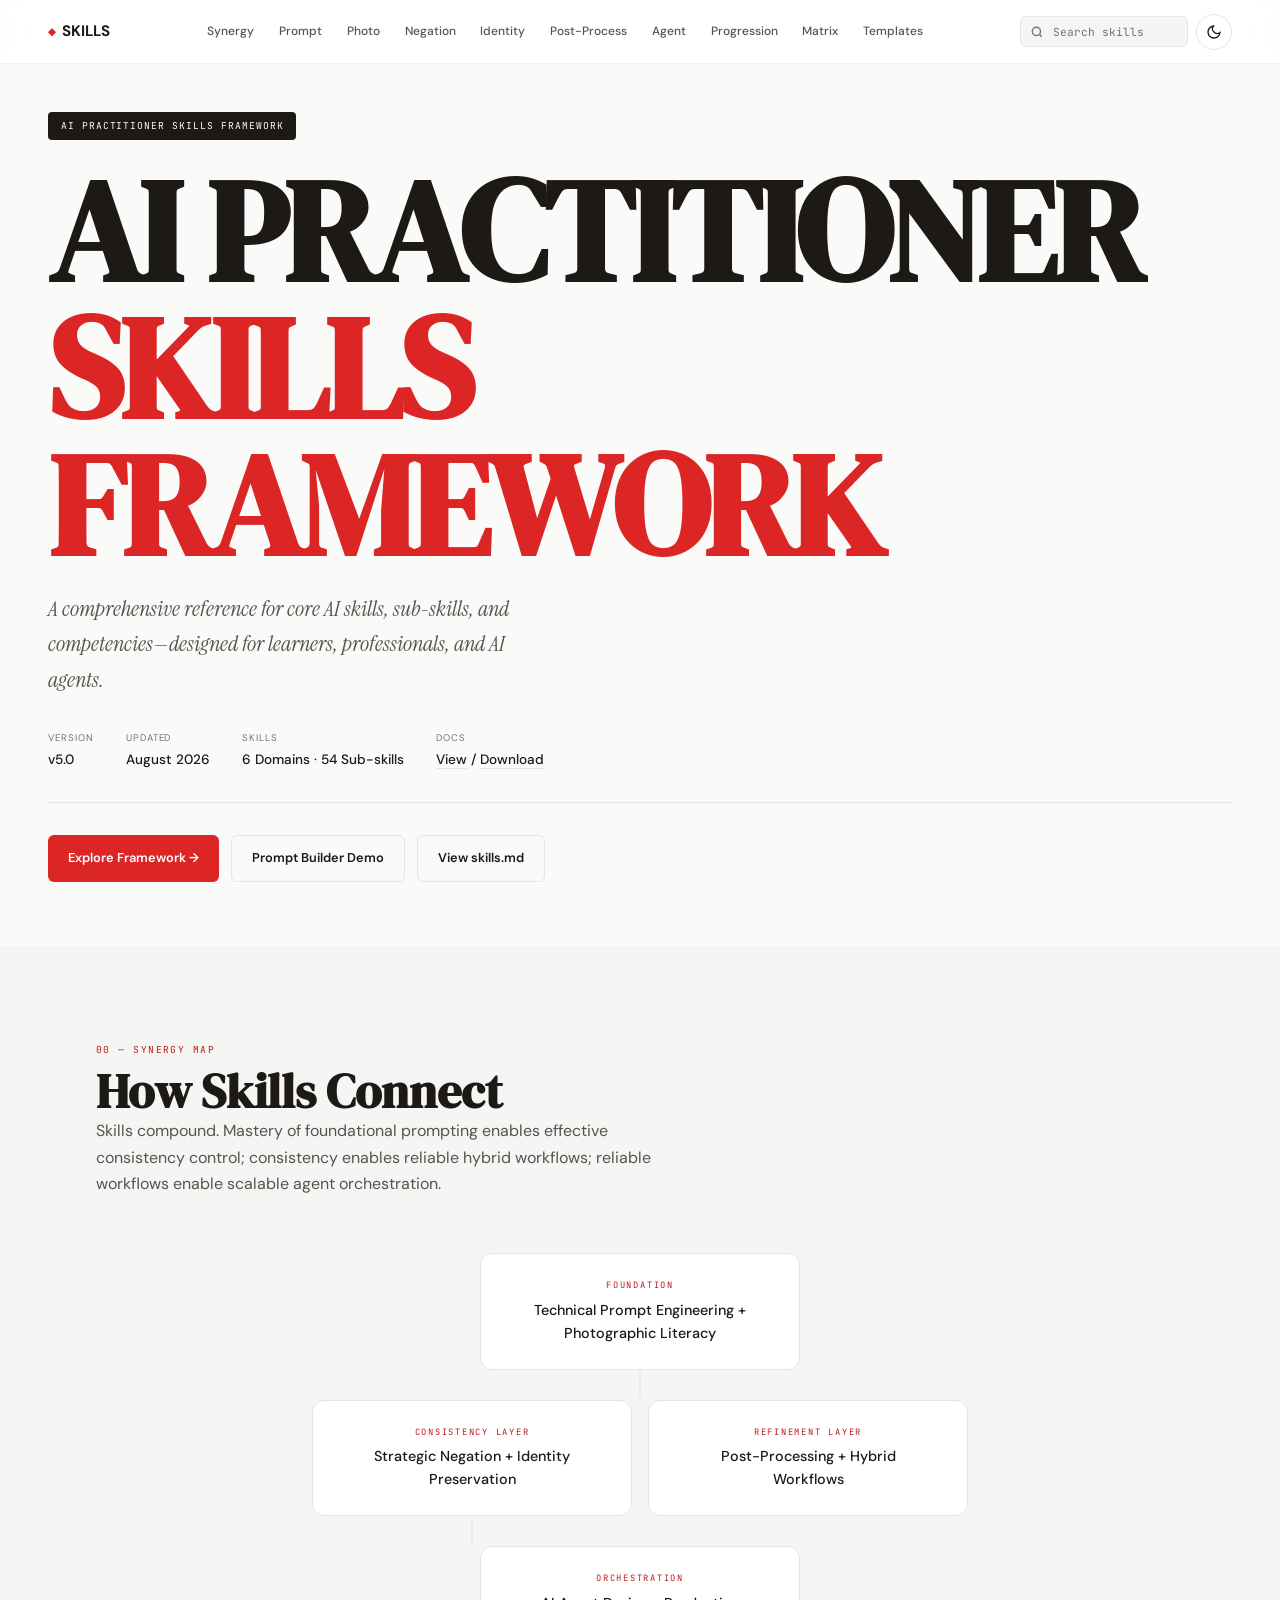
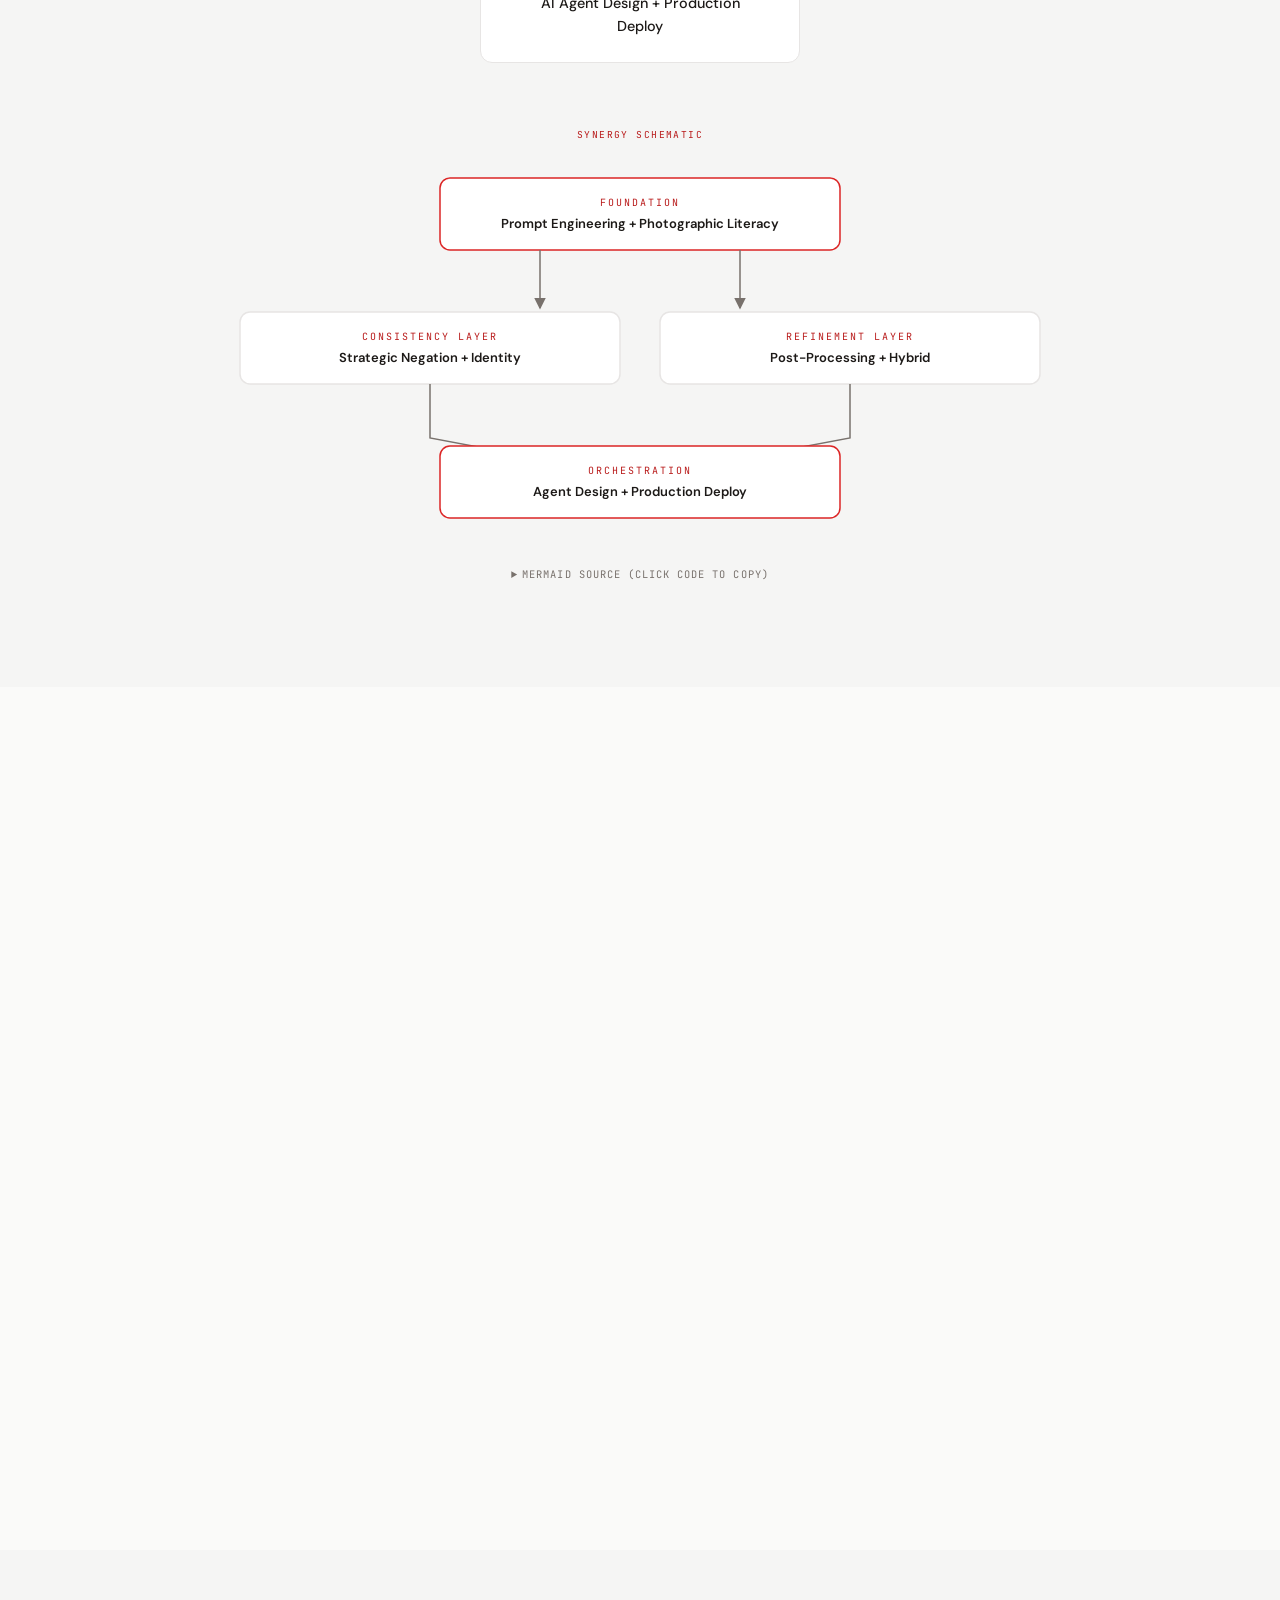
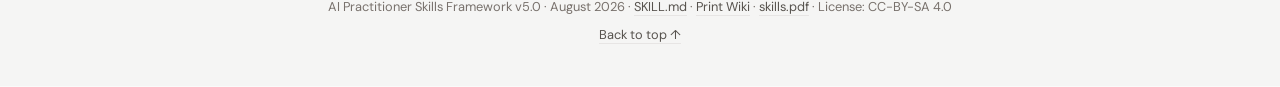
==== commit 12aa066c: "v5.0: Merge skills.md into SKILL.md, SEO/GEO optimization, fix all version drift - Merged skills.md " ====
--- a/index.html
+++ b/index.html
@@ -6,7 +6,7 @@
 
     <!-- SEO / social -->
     <title>AI Practitioner Skills Framework 2026</title>
-    <meta name="description" content="A comprehensive reference for AI visual-generation skills: prompt engineering, photographic literacy, strategic negation, identity consistency, post-processing, and agent orchestration — with copy-ready templates.">
+    <meta name="description" content="Six core domains, 64 sub-skills, and copy-ready prompt templates for professional AI image and video generation: prompt engineering, photographic literacy, strategic negation, identity consistency, post-processing, and agent orchestration.">
     <meta name="robots" content="index, follow">
     <link rel="canonical" href="https://marktantongco.github.io/aiskills-photog/">
     <meta property="og:type" content="website">
@@ -14,9 +14,52 @@
     <meta property="og:description" content="Six core domains, 54 sub-skills, and copy-ready prompt templates for professional AI image and video generation.">
     <meta property="og:url" content="https://marktantongco.github.io/aiskills-photog/">
     <meta property="og:locale" content="en_US">
-    <meta name="twitter:card" content="summary">
+    <meta name="twitter:card" content="summary_large_image">
     <meta name="twitter:title" content="AI Practitioner Skills Framework 2026">
-    <meta name="twitter:description" content="Six core domains, 54 sub-skills, and copy-ready prompt templates for professional AI image and video generation.">
+    <meta name="twitter:description" content="Six core domains, 64 sub-skills, and copy-ready prompt templates for professional AI image and video generation.">
+
+    <!-- GEO / Generative Engine Optimization -->
+    <meta name="ai-content-declaration" content="human-authored">
+    <meta name="robots" content="index, follow, max-snippet:-1, max-image-preview:large">
+
+    <!-- JSON-LD Structured Data -->
+    <script type="application/ld+json">
+    {
+        "@context": "https://schema.org",
+        "@type": "TechArticle",
+        "headline": "AI Practitioner Skills Framework 2026",
+        "description": "Six core domains, 64 sub-skills, and copy-ready prompt templates for professional AI image and video generation.",
+        "url": "https://marktantongco.github.io/aiskills-photog/",
+        "datePublished": "2026-08-24",
+        "dateModified": "2026-08-25",
+        "author": {
+            "@type": "Person",
+            "name": "Mark Tantongco"
+        },
+        "publisher": {
+            "@type": "Organization",
+            "name": "AI Practitioner Skills Framework",
+            "url": "https://marktantongco.github.io/aiskills-photog/"
+        },
+        "license": "https://creativecommons.org/licenses/by-sa/4.0/",
+        "keywords": ["AI prompt engineering", "photographic literacy", "image generation", "video generation", "AI agent orchestration", "prompt templates", "Midjourney", "Stable Diffusion", "comfyui", "skill framework"],
+        "articleSection": "AI Skills",
+        "inLanguage": "en",
+        "isPartOf": {
+            "@type": "WebSite",
+            "name": "AI Practitioner Skills Framework",
+            "url": "https://marktantongco.github.io/aiskills-photog/"
+        },
+        "hasPart": [
+            {"@type": "TechArticle", "headline": "Technical Prompt Engineering", "description": "Scaffold method, front-loading, photographic vocabulary, camera movement, advanced prompt syntax, semantic layering"},
+            {"@type": "TechArticle", "headline": "Photographic Literacy", "description": "Lighting patterns, lens selection, aperture control, anamorphic mastery, cinematic grammar, executive portraiture"},
+            {"@type": "TechArticle", "headline": "Strategic Negation & Skin Mastery", "description": "Negative prompting with weights, skin realism, anatomical correction, temporal consistency, drift correction"},
+            {"@type": "TechArticle", "headline": "Identity Preservation & Consistency", "description": "Seed locking, reference tools, character weight, multi-reference consistency, visual-script alignment"},
+            {"@type": "TechArticle", "headline": "Post-Processing & Hybrid Workflows", "description": "Iterative refinement, inpainting, external AI enhancement, cross-domain compositing, text overlay"},
+            {"@type": "TechArticle", "headline": "AI Agent Orchestration", "description": "Agent architecture, router pattern, SLM optimization, role-based teams, sovereign AI infrastructure"}
+        ]
+    }
+    </script>
 
     <meta name="theme-color" content="#fafaf9">
     <link rel="icon" href="data:image/svg+xml,%3Csvg%20xmlns='http://www.w3.org/2000/svg'%20viewBox='0%200%20100%20100'%3E%3Crect%20width='100'%20height='100'%20rx='22'%20fill='%23dc2626'/%3E%3Cpath%20d='M50%2016%2084%2050%2050%2084%2016%2050Z'%20fill='%23fff'/%3E%3C/svg%3E">
@@ -115,7 +158,7 @@
             <div class="hero-meta">
                 <div class="hero-meta-item">
                     <span class="hero-meta-label">Version</span>
-                    <span class="hero-meta-value">v3.1</span>
+                    <span class="hero-meta-value">v5.0</span>
                 </div>
                 <div class="hero-meta-item">
                     <span class="hero-meta-label">Updated</span>
@@ -604,7 +647,7 @@
                 <header class="section-header reveal">
                     <p class="text-label section-label">09 — DEMO</p>
                     <h2 class="text-h1">Prompt Scaffold Builder</h2>
-                    <p class="section-desc">Live demo of the Scaffold Method: Subject + Action + Lighting + Lens + Style + Quality, then a weighted negative. Pick values, copy the result.</p>
+                    <p class="section-desc">Live demo of the Scaffold Method: Subject + Action + Lighting + Lens + Style + Quality, then a weighted negative. Pick values, watch the live score, copy the result — or get an optional AI second opinion.</p>
                 </header>
                 <div class="card reveal">
                     <form id="builderForm" class="builder" aria-label="Prompt scaffold builder">
@@ -622,7 +665,6 @@
                             <label class="builder-label" for="bLighting">Lighting</label>
                             <select class="builder-select" id="bLighting">
                                 <option>Rembrandt lighting, key 45° high, fill 1/4 power</option>
-                                <option>cinematic lighting</option>
                                 <option>golden hour backlight</option>
                                 <option>soft north window light</option>
                             </select>
@@ -670,6 +712,30 @@
                             <span class="text-label" style="align-self: center;">Tip: the prompt above is click-to-copy enabled.</span>
                         </div>
                     </div>
+
+                    <div class="score-panel" id="scorePanel" aria-live="polite">
+                        <div class="score-head">
+                            <span class="text-label">Live prompt score</span>
+                            <div style="display:flex;align-items:center;gap:0.6rem">
+                                <button class="btn-ghost score-copy-btn" id="copyScoreBtn" type="button" title="Copy score report">📋 Copy report</button>
+                                <strong class="score-badge" id="scoreOverall" aria-label="Overall prompt score">—</strong>
+                            </div>
+                        </div>
+                        <div class="score-grid" id="scoreGrid"></div>
+                        <p class="score-note">Heuristic scoring applies the framework's own doctrine: named lighting patterns beat vague ones, real lens vocabulary beats buzzwords, native resolution tiers, weighted negation.</p>
+                    </div>
+
+                    <details class="critique-box" id="critiqueBox">
+                        <summary class="critique-summary">✨ AI Critique <span class="critique-engine" id="critiqueEngine">(heuristic mode)</span></summary>
+                        <p class="critique-hint">Optional: paste a free Google AI (Gemini) API key for an LLM second opinion. It is stored only in your browser's localStorage and sent only to Google when you run a critique. Without a key, the offline heuristic scorer keeps working.</p>
+                        <div class="critique-keyrow">
+                            <input type="password" class="critique-key" id="geminiKey" placeholder="Paste GOOGLE_API_KEY (AIza…)" autocomplete="off" aria-label="Gemini API key">
+                            <button class="btn-ghost" id="saveKeyBtn" type="button">Save key</button>
+                            <button class="btn-ghost" id="clearKeyBtn" type="button">Remove</button>
+                        </div>
+                        <button class="btn-ghost critique-run" id="critiqueBtn" type="button">Run AI Critique</button>
+                        <output class="critique-out" id="critiqueOut" aria-live="polite"></output>
+                    </details>
                 </div>
             </div>
         </section>
@@ -756,8 +822,8 @@
     </main>
 
     <footer>
-        <p>AI Practitioner Skills Framework v3.1 · August 2026 ·
-            <a href="skills.md" target="_blank" rel="noopener noreferrer">skills.md</a> ·
+        <p>AI Practitioner Skills Framework v5.0 · August 2026 ·
+            <a href="SKILL.md" target="_blank" rel="noopener noreferrer">SKILL.md</a> ·
             <a href="wiki.html" target="_blank" rel="noopener noreferrer">Print Wiki</a> ·
             <a href="skills.pdf" download>skills.pdf</a> ·
             License: CC-BY-SA 4.0</p>
--- a/styles.css
+++ b/styles.css
@@ -1,5 +1,5 @@
 /* ============================================================
-   AI Practitioner Skills Framework — v3.1
+   AI Practitioner Skills Framework — v5.0
    Comprehensive stylesheet: light/dark themes, a11y-first,
    responsive, print-ready, reduced-motion aware.
    ============================================================ */
@@ -876,3 +876,72 @@
     .reveal { opacity: 1 !important; transform: none !important; }
     footer { background: none; }
 }
+
+/* ---------- v5: Builder score panel + AI critique ---------- */
+.score-panel {
+    margin-top: 1.25rem;
+    padding: 1rem 1.1rem;
+    border: 1px solid var(--border);
+    border-radius: var(--radius);
+    background: var(--bg-subtle);
+}
+.score-head { display: flex; align-items: center; justify-content: space-between; gap: 0.75rem; }
+.score-badge {
+    font-family: var(--font-mono);
+    font-size: 0.95rem;
+    color: var(--accent-text);
+    background: var(--accent-subtle);
+    border-radius: 999px;
+    padding: 0.2rem 0.7rem;
+}
+.score-badge.good { color: var(--success); background: rgba(34, 197, 94, 0.12); }
+.score-badge.mid { color: #b45309; background: rgba(245, 158, 11, 0.14); }
+.score-grid {
+    margin-top: 0.75rem;
+    display: grid;
+    grid-template-columns: repeat(auto-fit, minmax(150px, 1fr));
+    gap: 0.6rem 1rem;
+}
+.score-meter { display: flex; flex-direction: column; gap: 0.25rem; }
+.score-meter-top {
+    display: flex; justify-content: space-between;
+    font-family: var(--font-mono); font-size: 0.72rem; color: var(--text-muted);
+}
+.score-bar { height: 5px; border-radius: 3px; background: var(--border); overflow: hidden; }
+.score-fill {
+    height: 100%; width: 0;
+    border-radius: 3px;
+    background: var(--accent);
+    transition: width 0.45s var(--ease), background 0.45s var(--ease);
+}
+.score-fill.high { background: var(--success); }
+.score-note { margin-top: 0.75rem; font-size: 0.78rem; color: var(--text-muted); line-height: 1.5; }
+.score-copy-btn { font-size: 0.72rem; white-space: nowrap; }
+.critique-box {
+    margin-top: 1rem;
+    border: 1px dashed var(--border);
+    border-radius: var(--radius);
+    padding: 0.9rem 1.1rem;
+    background: var(--bg-card);
+}
+.critique-summary { cursor: pointer; font-weight: 600; color: var(--text); }
+.critique-engine { font-weight: 400; font-family: var(--font-mono); font-size: 0.72rem; color: var(--text-muted); }
+.critique-hint { margin-top: 0.6rem; font-size: 0.78rem; color: var(--text-secondary); line-height: 1.55; }
+.critique-keyrow { display: flex; flex-wrap: wrap; gap: 0.5rem; margin-top: 0.6rem; }
+.critique-key {
+    flex: 1 1 240px;
+    font-family: var(--font-mono); font-size: 0.8rem;
+    padding: 0.55rem 0.7rem;
+    border: 1px solid var(--border); border-radius: 8px;
+    background: var(--bg-subtle); color: var(--text);
+}
+.critique-key:focus { border-color: var(--accent); outline: none; }
+.critique-run { margin-top: 0.6rem; }
+.critique-out {
+    display: block; margin-top: 0.7rem;
+    font-size: 0.85rem; line-height: 1.6; color: var(--text);
+    white-space: pre-wrap;
+}
+@media print {
+    .score-panel, .critique-box { display: none; }
+}
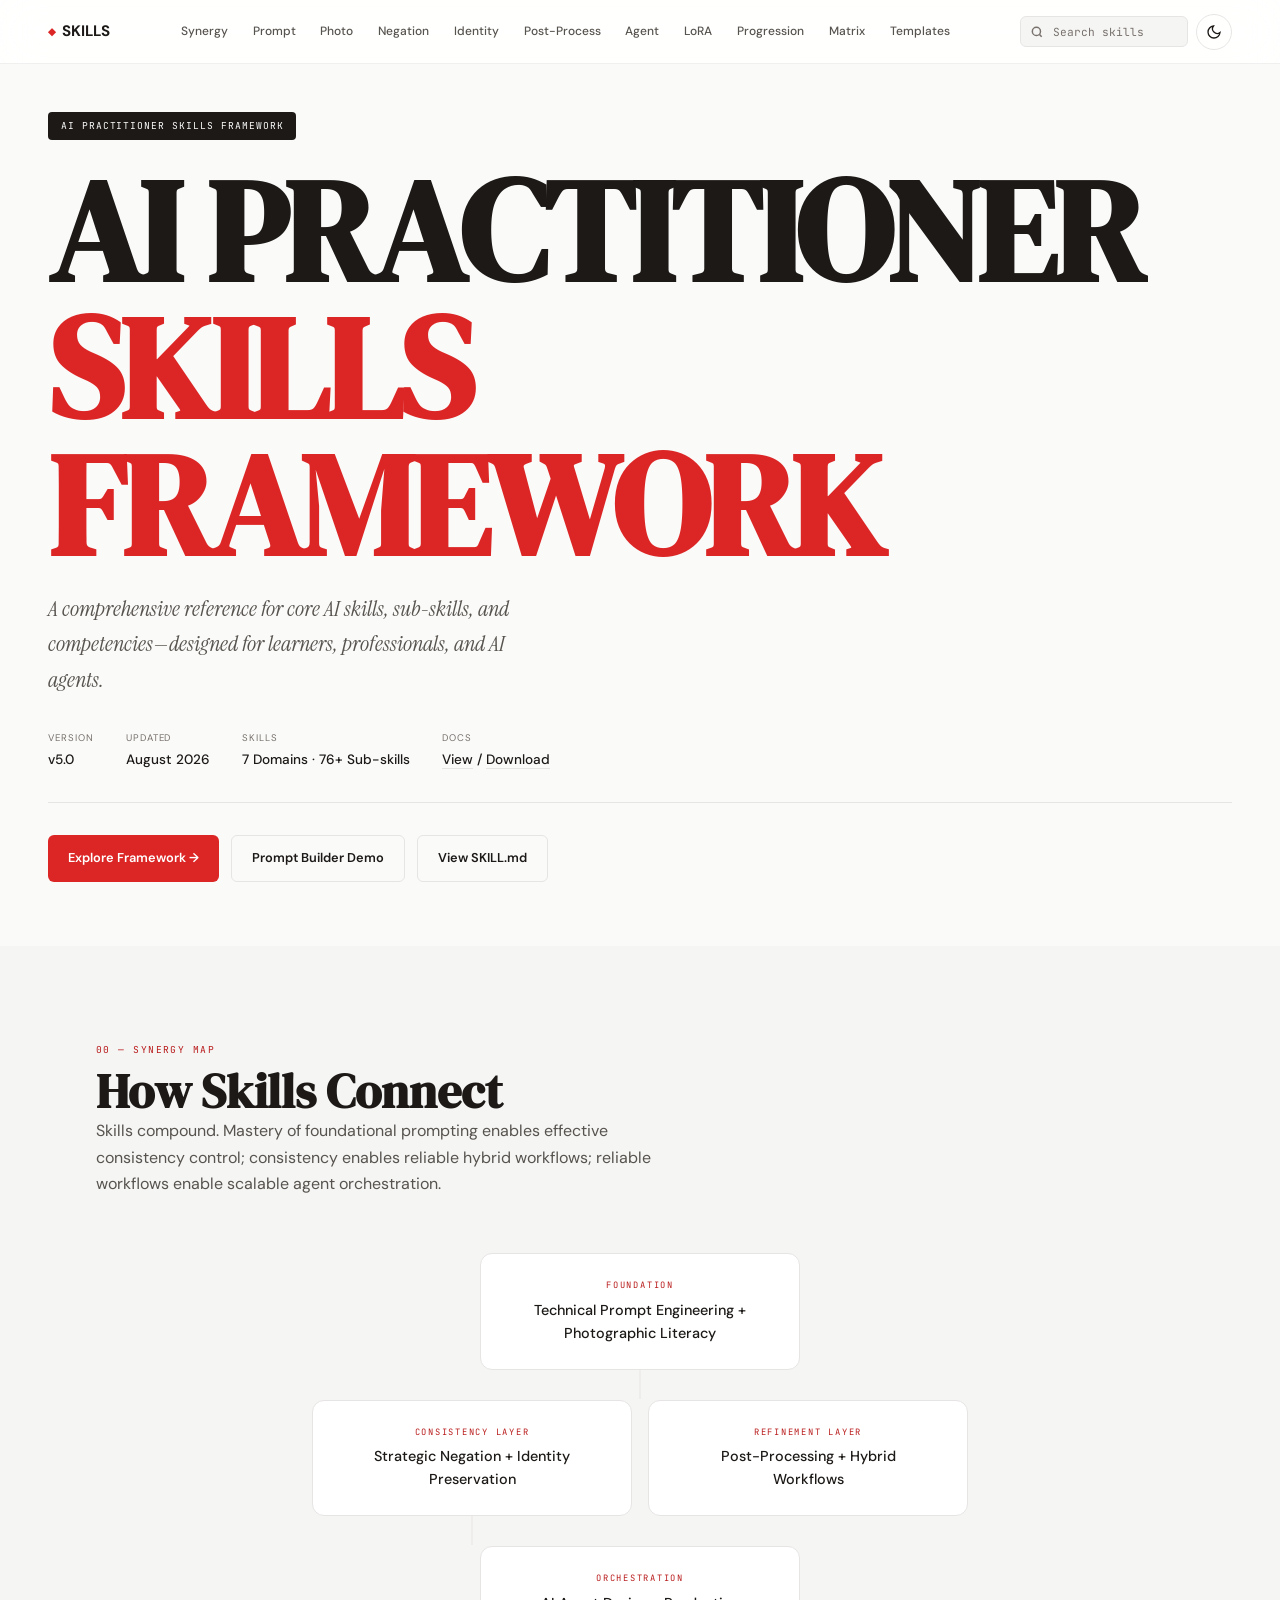
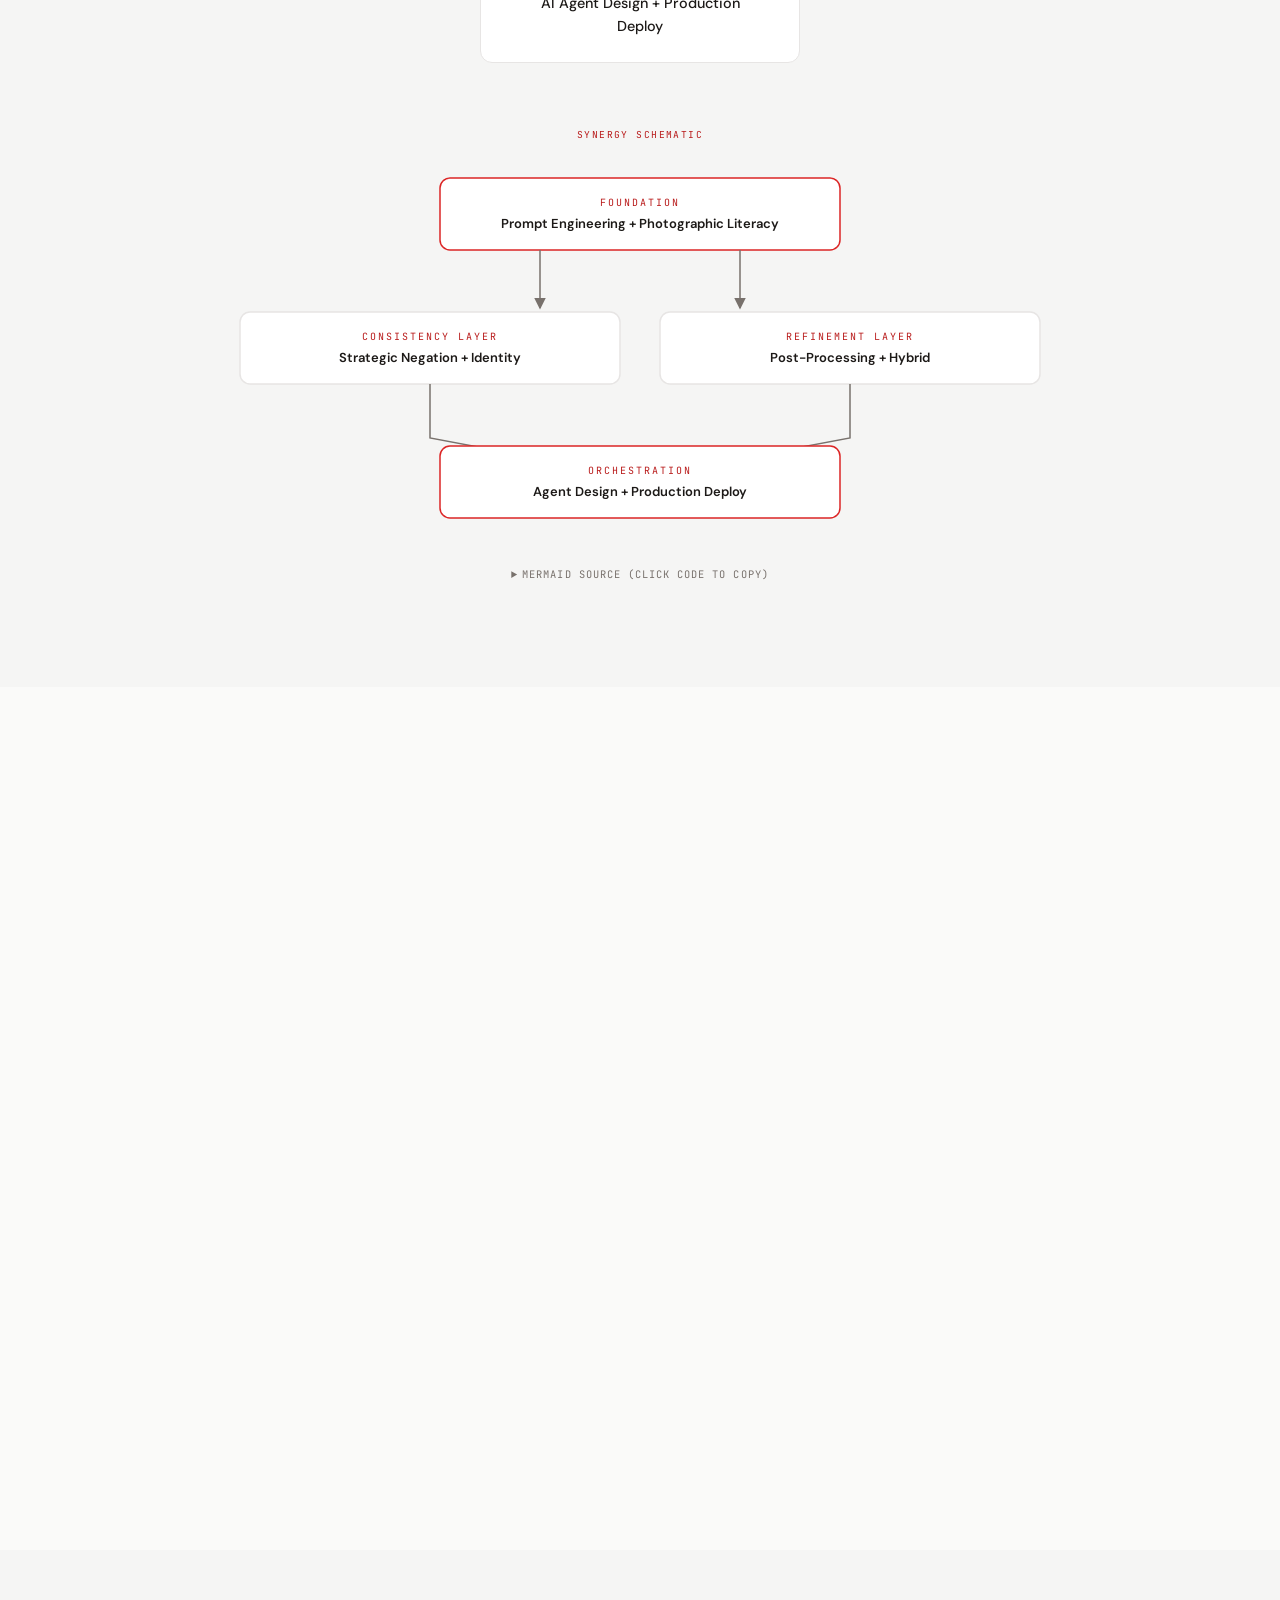
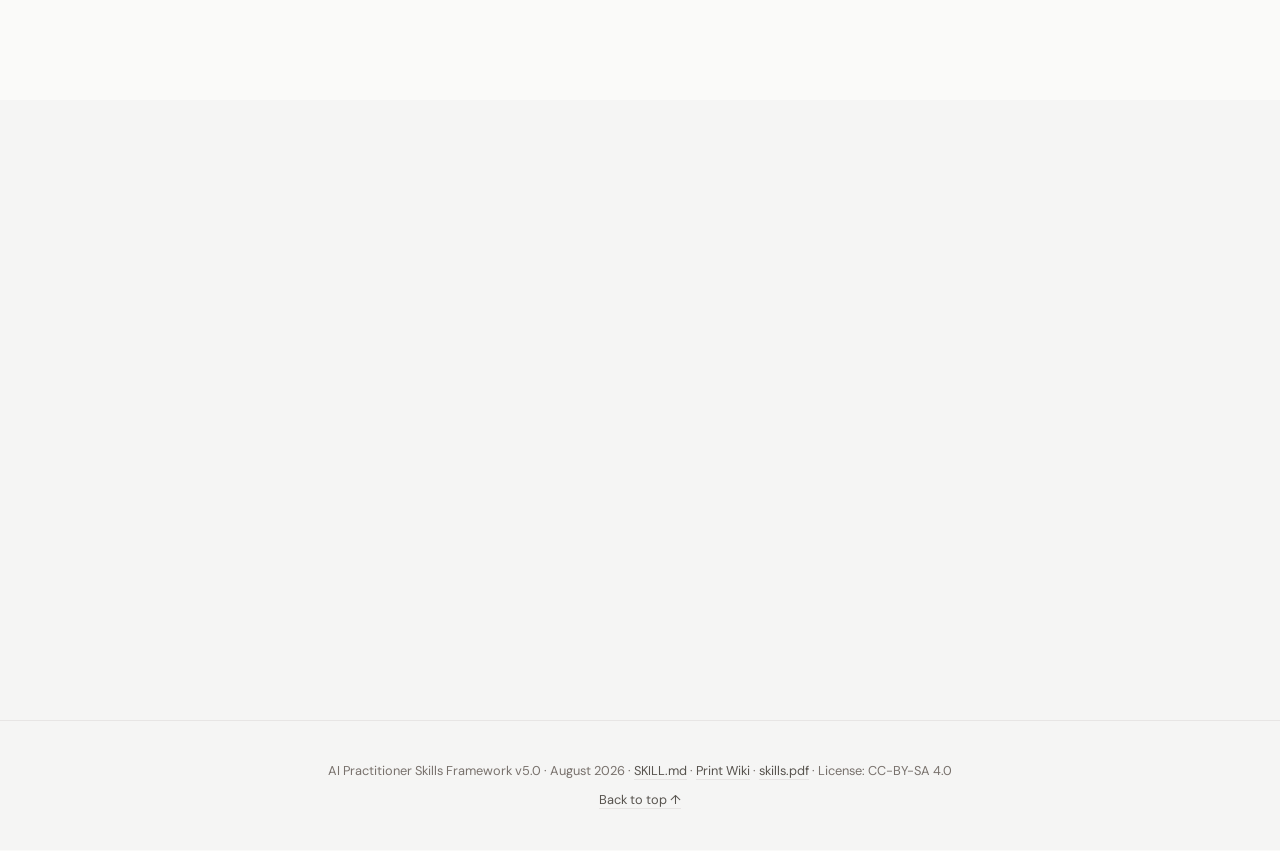
==== commit 852078f4: "v5.0 LoRA integration + comprehensive wiki README - Add Domain 07 (LoRA Ecosystem & PEFT) to SKILL.m" ====
--- a/index.html
+++ b/index.html
@@ -6,17 +6,17 @@
 
     <!-- SEO / social -->
     <title>AI Practitioner Skills Framework 2026</title>
-    <meta name="description" content="Six core domains, 64 sub-skills, and copy-ready prompt templates for professional AI image and video generation: prompt engineering, photographic literacy, strategic negation, identity consistency, post-processing, and agent orchestration.">
+    <meta name="description" content="Seven core domains, 76+ sub-skills, and copy-ready prompt templates for professional AI image and video generation: prompt engineering, photographic literacy, strategic negation, identity consistency, post-processing, agent orchestration, and LoRA ecosystem.">
     <meta name="robots" content="index, follow">
     <link rel="canonical" href="https://marktantongco.github.io/aiskills-photog/">
     <meta property="og:type" content="website">
     <meta property="og:title" content="AI Practitioner Skills Framework 2026">
-    <meta property="og:description" content="Six core domains, 54 sub-skills, and copy-ready prompt templates for professional AI image and video generation.">
+    <meta property="og:description" content="Seven core domains, 76+ sub-skills, and copy-ready prompt templates for professional AI image and video generation with LoRA integration.">
     <meta property="og:url" content="https://marktantongco.github.io/aiskills-photog/">
     <meta property="og:locale" content="en_US">
     <meta name="twitter:card" content="summary_large_image">
     <meta name="twitter:title" content="AI Practitioner Skills Framework 2026">
-    <meta name="twitter:description" content="Six core domains, 64 sub-skills, and copy-ready prompt templates for professional AI image and video generation.">
+    <meta name="twitter:description" content="Seven core domains, 76+ sub-skills, and copy-ready prompt templates for professional AI image and video generation with LoRA integration.">
 
     <!-- GEO / Generative Engine Optimization -->
     <meta name="ai-content-declaration" content="human-authored">
@@ -42,7 +42,7 @@
             "url": "https://marktantongco.github.io/aiskills-photog/"
         },
         "license": "https://creativecommons.org/licenses/by-sa/4.0/",
-        "keywords": ["AI prompt engineering", "photographic literacy", "image generation", "video generation", "AI agent orchestration", "prompt templates", "Midjourney", "Stable Diffusion", "comfyui", "skill framework"],
+        "keywords": ["AI prompt engineering", "photographic literacy", "image generation", "video generation", "AI agent orchestration", "LoRA", "QLoRA", "parameter-efficient fine-tuning", "PEFT", "prompt templates", "Midjourney", "Stable Diffusion", "ComfyUI", "skill framework"],
         "articleSection": "AI Skills",
         "inLanguage": "en",
         "isPartOf": {
@@ -56,7 +56,8 @@
             {"@type": "TechArticle", "headline": "Strategic Negation & Skin Mastery", "description": "Negative prompting with weights, skin realism, anatomical correction, temporal consistency, drift correction"},
             {"@type": "TechArticle", "headline": "Identity Preservation & Consistency", "description": "Seed locking, reference tools, character weight, multi-reference consistency, visual-script alignment"},
             {"@type": "TechArticle", "headline": "Post-Processing & Hybrid Workflows", "description": "Iterative refinement, inpainting, external AI enhancement, cross-domain compositing, text overlay"},
-            {"@type": "TechArticle", "headline": "AI Agent Orchestration", "description": "Agent architecture, router pattern, SLM optimization, role-based teams, sovereign AI infrastructure"}
+            {"@type": "TechArticle", "headline": "AI Agent Orchestration", "description": "Agent architecture, router pattern, SLM optimization, role-based teams, sovereign AI infrastructure"},
+            {"@type": "TechArticle", "headline": "LoRA Ecosystem & Parameter-Efficient Fine-Tuning", "description": "LoRA, QLoRA, DoRA, AdaLoRA, rsLoRA, LoRA+, VeRA, GLoRA, style libraries, training pipelines, S-LoRA serving"}
         ]
     }
     </script>
@@ -101,6 +102,7 @@
             <a href="#identity" class="nav-link" data-section="identity">Identity</a>
             <a href="#postprocess" class="nav-link" data-section="postprocess">Post-Process</a>
             <a href="#agent" class="nav-link" data-section="agent">Agent</a>
+            <a href="#lora" class="nav-link" data-section="lora">LoRA</a>
             <a href="#progression" class="nav-link" data-section="progression">Progression</a>
             <a href="#matrix" class="nav-link" data-section="matrix">Matrix</a>
             <a href="#templates" class="nav-link" data-section="templates">Templates</a>
@@ -139,6 +141,7 @@
         <a href="#identity" class="mobile-link" data-section="identity">Identity &amp; Consistency</a>
         <a href="#postprocess" class="mobile-link" data-section="postprocess">Post-Processing</a>
         <a href="#agent" class="mobile-link" data-section="agent">Agent Orchestration</a>
+        <a href="#lora" class="mobile-link" data-section="lora">LoRA Ecosystem</a>
         <a href="#progression" class="mobile-link" data-section="progression">Competency Progression</a>
         <a href="#matrix" class="mobile-link" data-section="matrix">Skill Matrix</a>
         <a href="#templates" class="mobile-link" data-section="templates">Quick-Start Templates</a>
@@ -166,17 +169,17 @@
                 </div>
                 <div class="hero-meta-item">
                     <span class="hero-meta-label">Skills</span>
-                    <span class="hero-meta-value">6 Domains · 54 Sub-skills</span>
+                    <span class="hero-meta-value">7 Domains · 76+ Sub-skills</span>
                 </div>
                 <div class="hero-meta-item">
                     <span class="hero-meta-label">Docs</span>
-                    <span class="hero-meta-value"><a href="skills.md" target="_blank" rel="noopener noreferrer">View</a> / <a href="skills.md" download>Download</a></span>
+                    <span class="hero-meta-value"><a href="SKILL.md" target="_blank" rel="noopener noreferrer">View</a> / <a href="SKILL.md" download>Download</a></span>
                 </div>
             </div>
             <div class="hero-actions">
                 <a href="#synergy" class="btn btn-primary">Explore Framework →</a>
                 <a href="#demo" class="btn btn-secondary">Prompt Builder Demo</a>
-                <a href="skills.md" target="_blank" rel="noopener noreferrer" class="btn btn-secondary">View skills.md</a>
+                <a href="SKILL.md" target="_blank" rel="noopener noreferrer" class="btn btn-secondary">View SKILL.md</a>
             </div>
         </section>
 
@@ -532,8 +535,61 @@
             </div>
         </section>
 
+        <!-- LoRA Ecosystem -->
+        <section class="section" id="lora">
+            <div class="container">
+                <header class="section-header reveal">
+                    <p class="text-label section-label">07 — LORA ECOSYSTEM</p>
+                    <h2 class="text-h1">LoRA &amp; PEFT</h2>
+                    <p class="section-desc">Parameter-Efficient Fine-Tuning — the bridge between prompt engineering and full model ownership. Customize foundation models for specific styles, subjects, and workflows.</p>
+                </header>
+                <div class="cards-4">
+                    <article class="card reveal">
+                        <h3 class="card-title">LoRA Fundamentals</h3>
+                        <p class="card-desc">Low-rank decomposition: W = W₀ + BA</p>
+                        <span class="card-code" data-copy="r=16, lora_alpha=32, target=attention layers">r=16, alpha=32, target=attention</span>
+                    </article>
+                    <article class="card reveal reveal-delay-1">
+                        <h3 class="card-title">QLoRA</h3>
+                        <p class="card-desc">4-bit NF4 quantization + LoRA on consumer GPUs</p>
+                        <span class="card-code" data-copy="Fine-tune 7B on single 12GB GPU">7B on 12GB GPU via 4-bit</span>
+                    </article>
+                    <article class="card reveal reveal-delay-2">
+                        <h3 class="card-title">DoRA</h3>
+                        <p class="card-desc">Magnitude + direction decomposition for fidelity</p>
+                        <span class="card-code" data-copy="Decompose into magnitude and direction">magnitude × direction = high fidelity</span>
+                    </article>
+                    <article class="card reveal reveal-delay-3">
+                        <h3 class="card-title">AdaLoRA</h3>
+                        <p class="card-desc">Adaptive rank allocation per layer by importance</p>
+                        <span class="card-code" data-copy="Auto-allocate rank budgets via SVD importance">auto-rank via SVD scoring</span>
+                    </article>
+                    <article class="card reveal reveal-delay-4">
+                        <h3 class="card-title">rsLoRA</h3>
+                        <p class="card-desc">Rank-stabilized training at high ranks</p>
+                        <span class="card-code" data-copy="Rescale gradients by 1/sqrt(r)">1/√r gradient scaling</span>
+                    </article>
+                    <article class="card reveal">
+                        <h3 class="card-title">LoRA+ / VeRA</h3>
+                        <p class="card-desc">Differential LR or shared random matrices</p>
+                        <span class="card-code" data-copy="lr_A=1e-4, lr_B=1e-3 or 0.01% params">diff LR or shared bases</span>
+                    </article>
+                    <article class="card reveal reveal-delay-1">
+                        <h3 class="card-title">Style Libraries</h3>
+                        <p class="card-desc">Curate and blend multiple LoRA adapters</p>
+                        <span class="card-code" data-copy="style_noir@0.6 + lighting_rembrandt@0.4">noir@0.6 + rembrandt@0.4</span>
+                    </article>
+                    <article class="card reveal reveal-delay-2">
+                        <h3 class="card-title">S-LoRA Serving</h3>
+                        <p class="card-desc">Thousands of adapters on one GPU</p>
+                        <span class="card-code" data-copy="Unified paging + tensor parallelism for 1000s of LoRAs">50+ LoRAs dynamic load</span>
+                    </article>
+                </div>
+            </div>
+        </section>
+
         <!-- Progression -->
-        <section class="section" id="progression">
+        <section class="section section-alt" id="progression">
             <div class="container">
                 <header class="section-header reveal">
                     <p class="text-label section-label">07 — COMPETENCY</p>
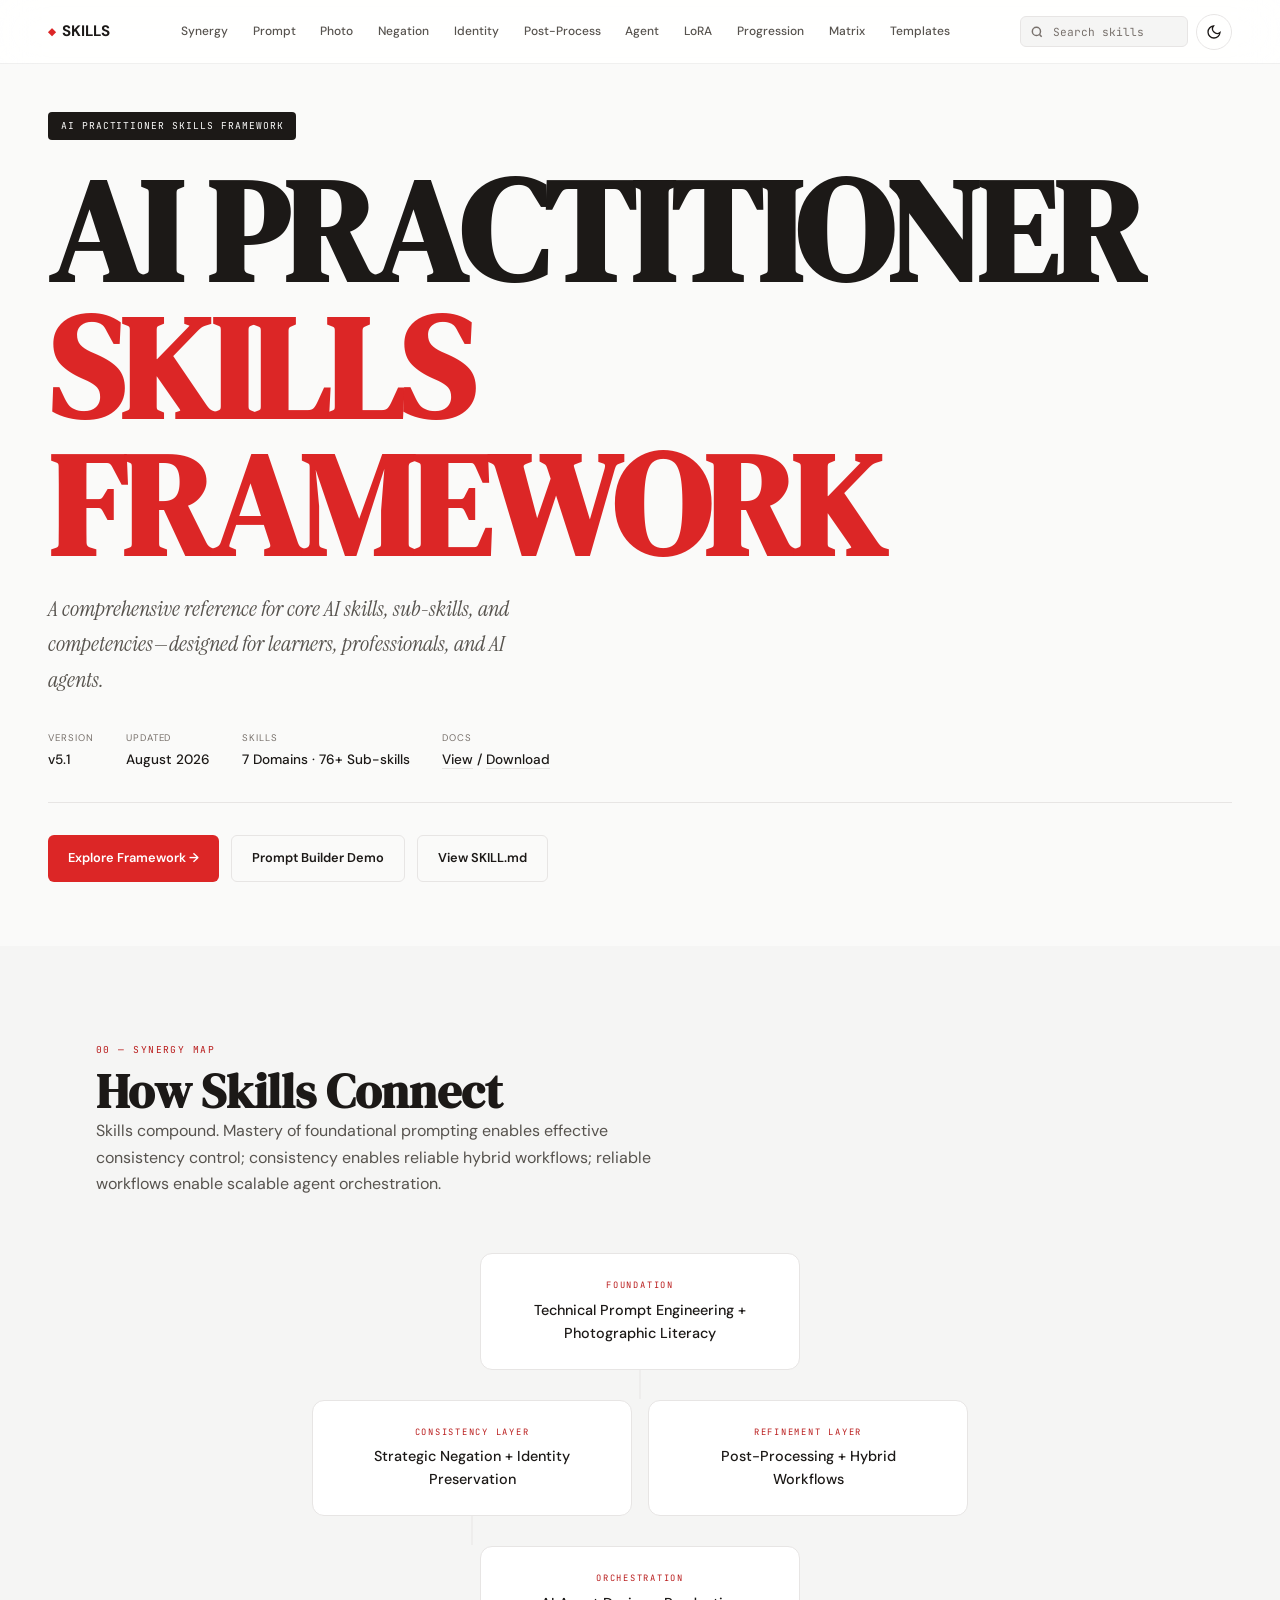
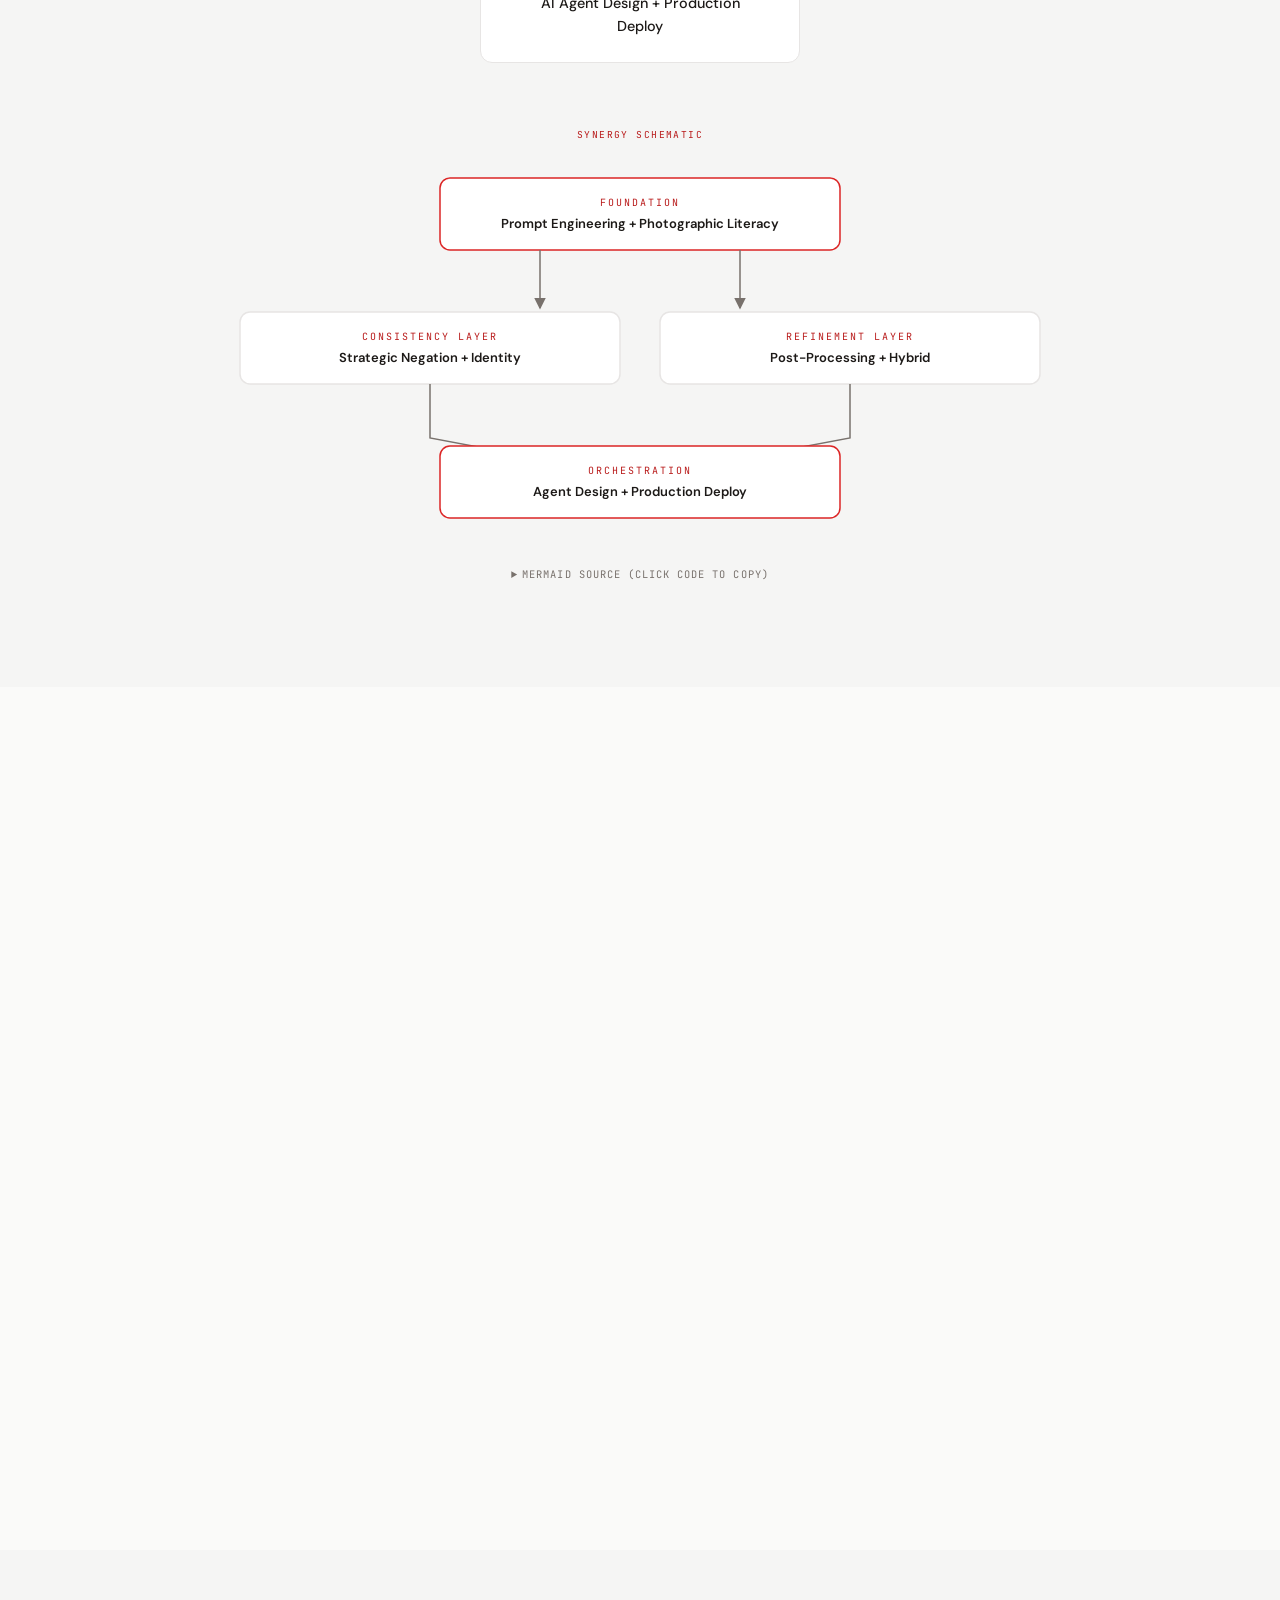
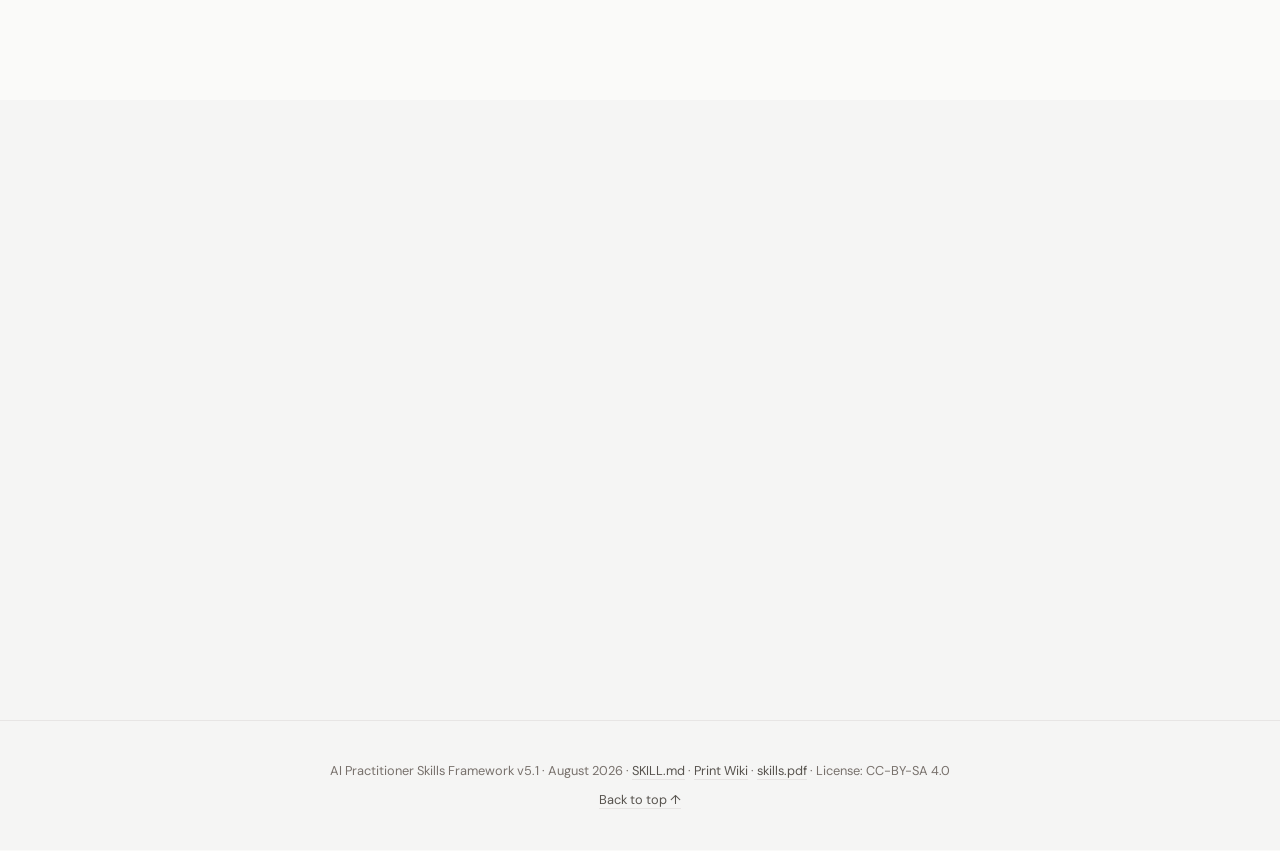
==== commit def953c7: "fix(site): declare critique capability instead of inferring it from the protocol The drawer decided " ====
--- a/index.html
+++ b/index.html
@@ -8,6 +8,13 @@
     <title>AI Practitioner Skills Framework 2026</title>
     <meta name="description" content="Seven core domains, 76+ sub-skills, and copy-ready prompt templates for professional AI image and video generation: prompt engineering, photographic literacy, strategic negation, identity consistency, post-processing, agent orchestration, and LoRA ecosystem.">
     <meta name="robots" content="index, follow">
+
+    <!-- Capability switch for the AI Critique drawer (see script.js §v5.1).
+         Empty = no server proxy, so the browser never requests a path this
+         host cannot serve. Deployments that ship api/critique.py set
+         content="api/critique" and the visitor's key stays server-side. -->
+    <meta name="critique-proxy" content="">
+
     <link rel="canonical" href="https://marktantongco.github.io/aiskills-photog/">
     <meta property="og:type" content="website">
     <meta property="og:title" content="AI Practitioner Skills Framework 2026">
@@ -161,7 +168,7 @@
             <div class="hero-meta">
                 <div class="hero-meta-item">
                     <span class="hero-meta-label">Version</span>
-                    <span class="hero-meta-value">v5.0</span>
+                    <span class="hero-meta-value">v5.1</span>
                 </div>
                 <div class="hero-meta-item">
                     <span class="hero-meta-label">Updated</span>
@@ -878,7 +885,7 @@
     </main>
 
     <footer>
-        <p>AI Practitioner Skills Framework v5.0 · August 2026 ·
+        <p>AI Practitioner Skills Framework v5.1 · August 2026 ·
             <a href="SKILL.md" target="_blank" rel="noopener noreferrer">SKILL.md</a> ·
             <a href="wiki.html" target="_blank" rel="noopener noreferrer">Print Wiki</a> ·
             <a href="skills.pdf" download>skills.pdf</a> ·
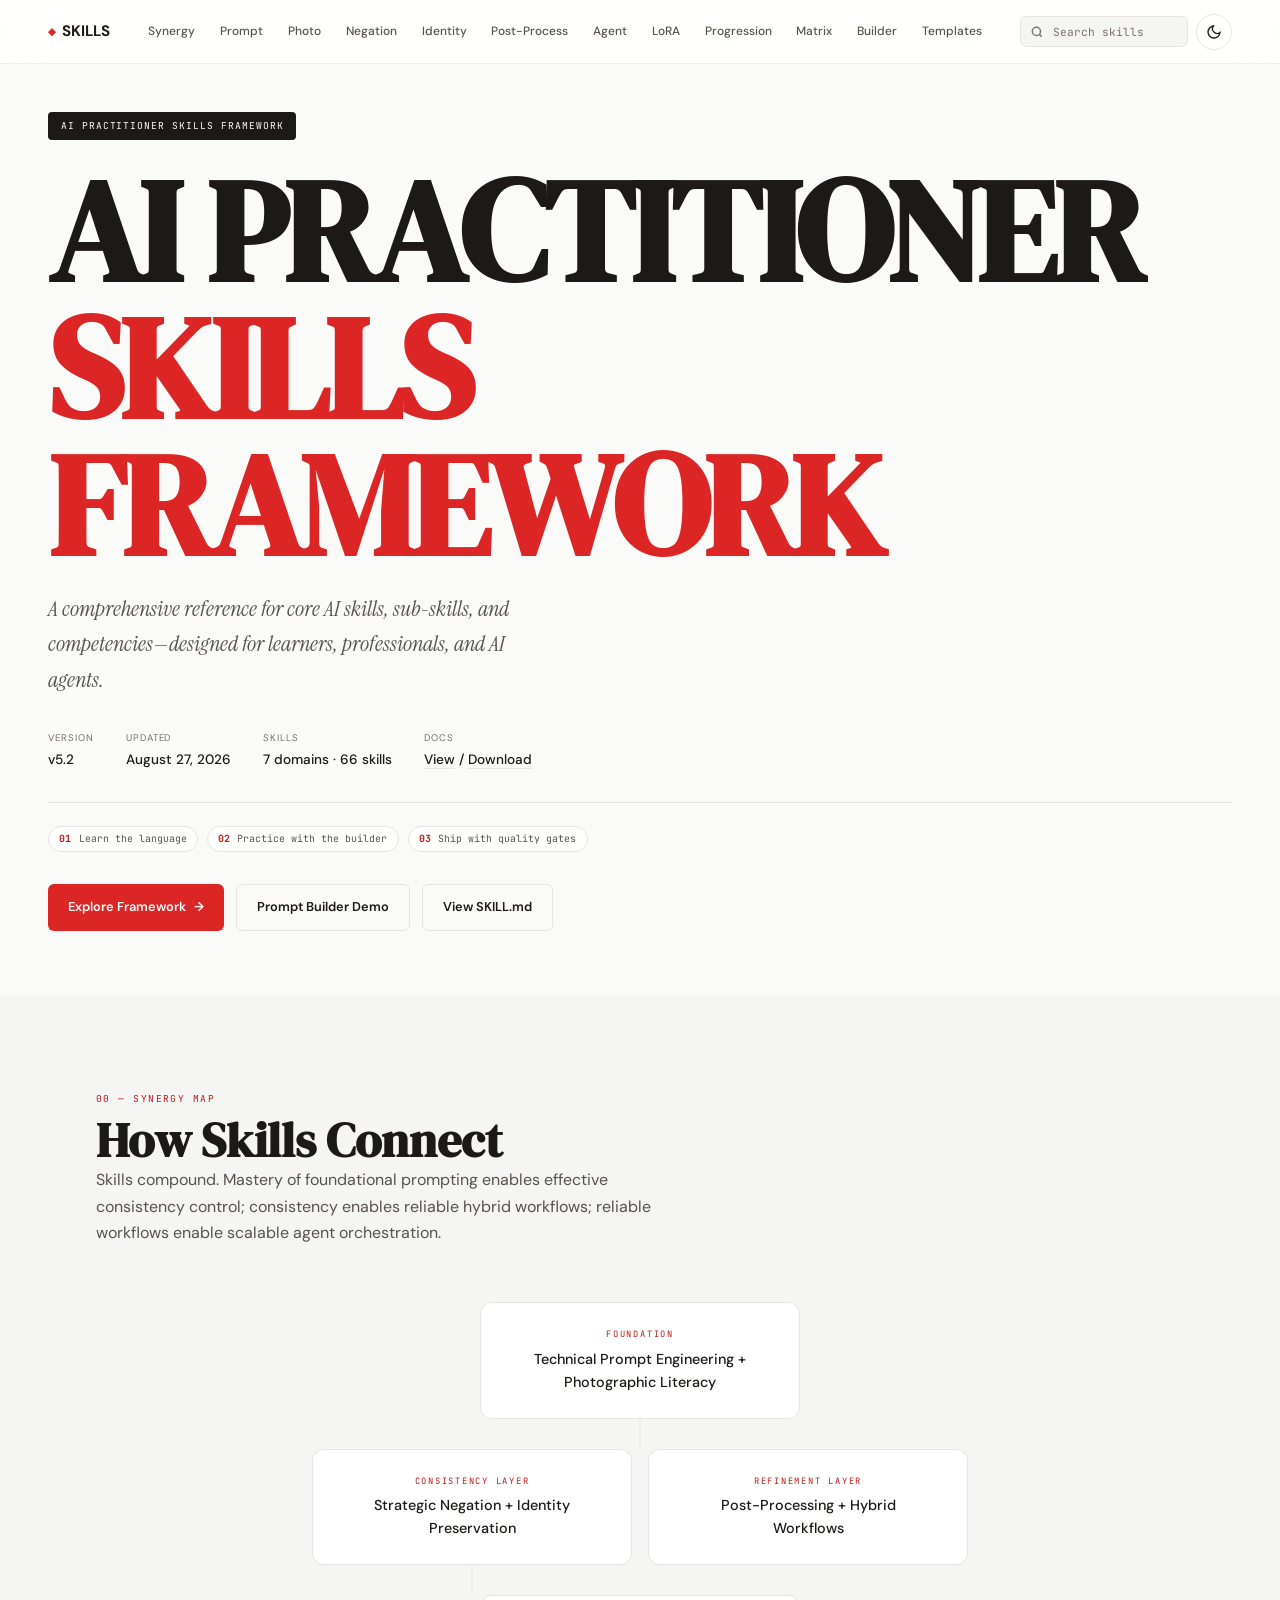
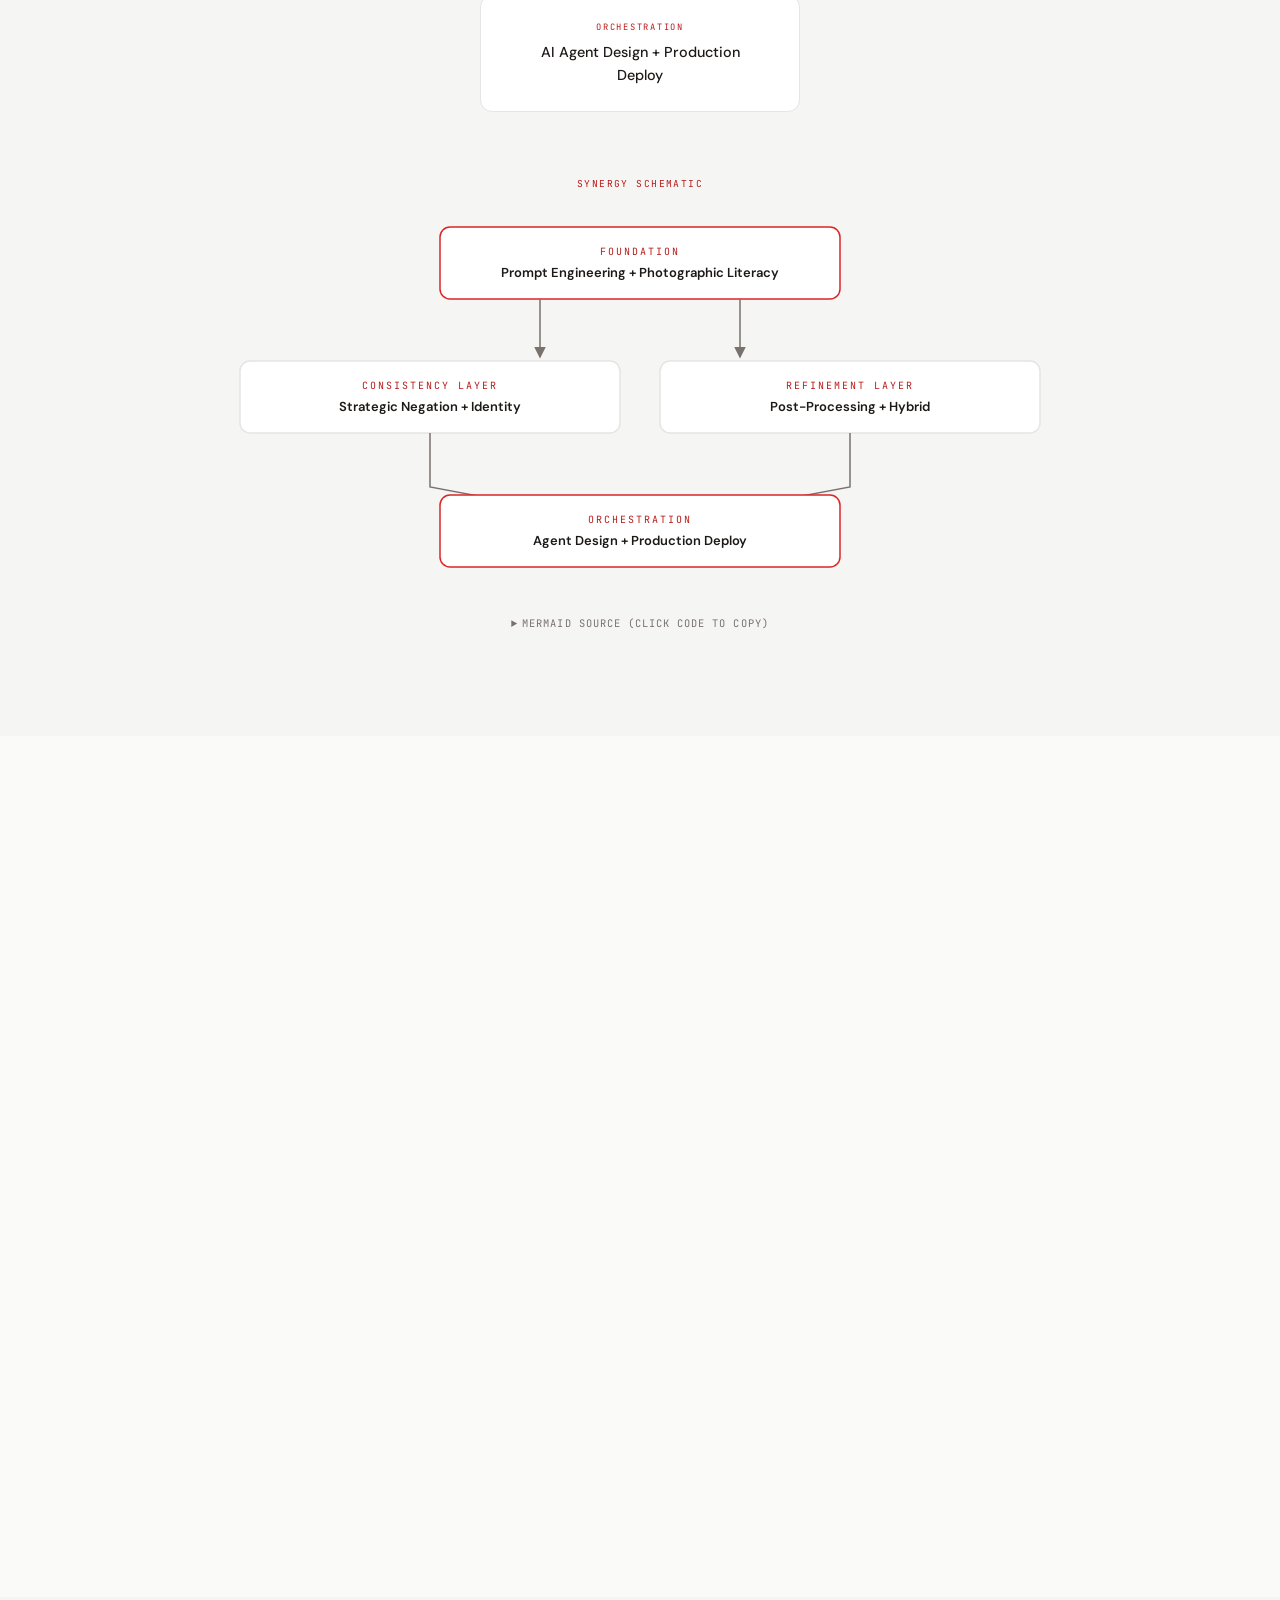
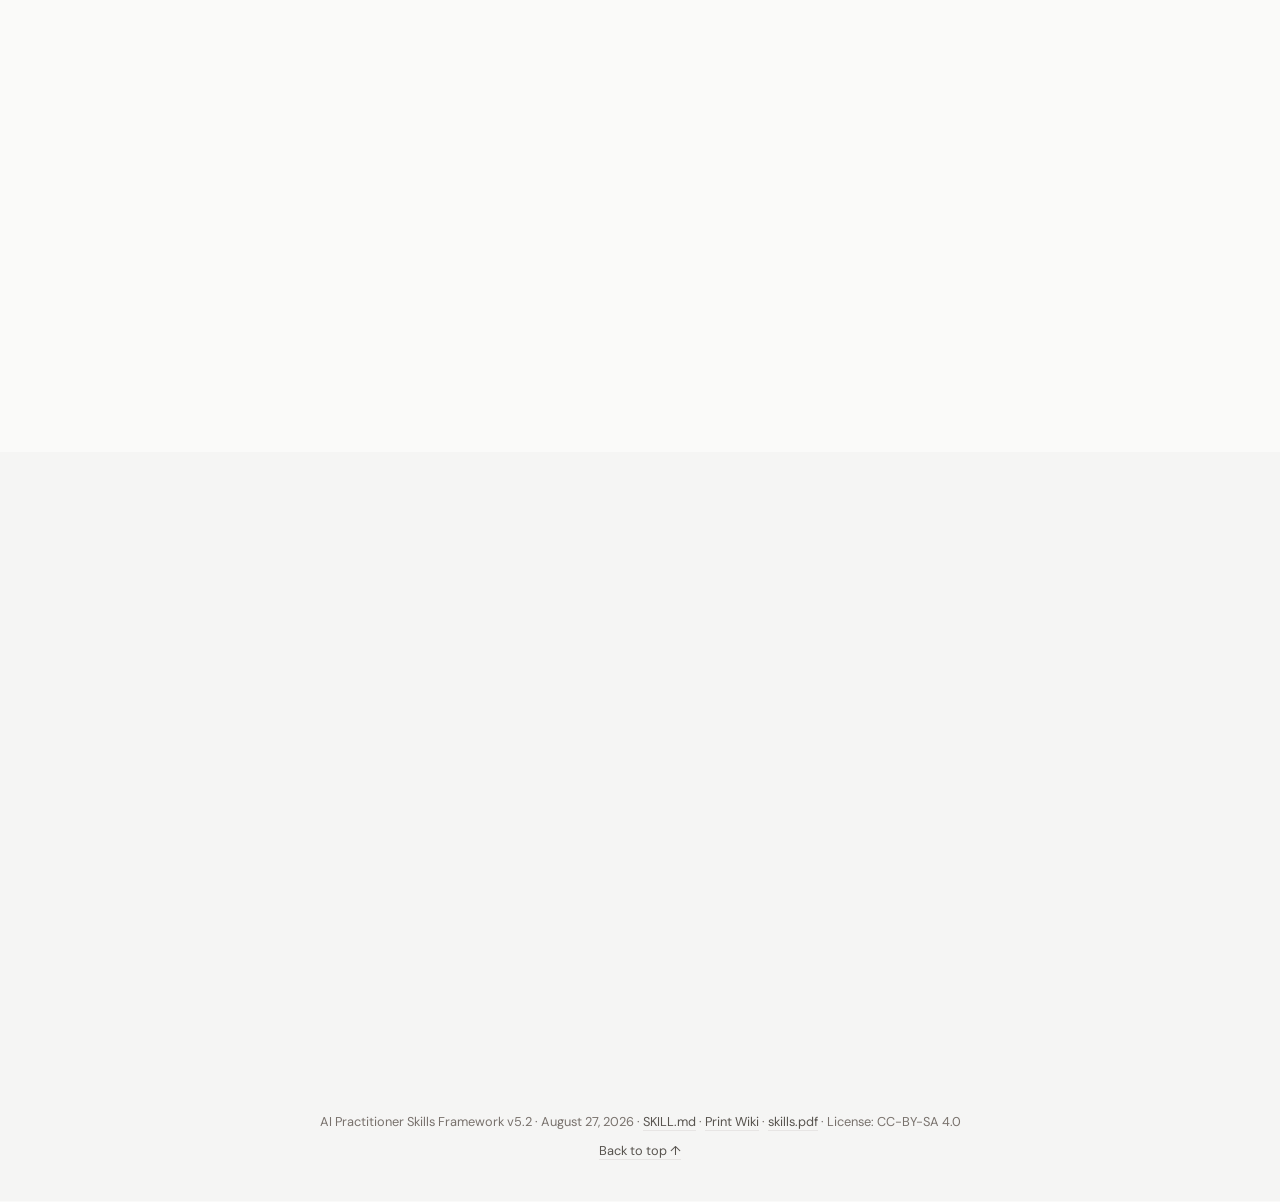
==== commit 6c286515: "feat: ship v5.2 framework audit and hardening Co-authored-by: arena-agent <297053741+arena-agent@use" ====
--- a/index.html
+++ b/index.html
@@ -5,11 +5,16 @@
     <meta name="viewport" content="width=device-width, initial-scale=1.0">
 
     <!-- SEO / social -->
-    <title>AI Practitioner Skills Framework 2026</title>
-    <meta name="description" content="Seven core domains, 76+ sub-skills, and copy-ready prompt templates for professional AI image and video generation: prompt engineering, photographic literacy, strategic negation, identity consistency, post-processing, agent orchestration, and LoRA ecosystem.">
-    <meta name="robots" content="index, follow">
-
-    <!-- Capability switch for the AI Critique drawer (see script.js §v5.1).
+    <title>AI Practitioner Skills Framework | 7 Domains, 66 Skills</title>
+    <meta name="description" content="A practical AI visual-engineering framework with 7 domains, 66 documented skills, copy-ready templates, a prompt builder, competency matrix, and production checklists.">
+    <meta name="robots" content="index, follow, max-snippet:-1, max-image-preview:large">
+    <meta name="author" content="Mark Tantongco">
+    <meta name="application-name" content="AI Practitioner Skills Framework">
+    <meta name="framework-version" content="5.2">
+    <meta name="framework-domains" content="7">
+    <meta name="framework-skills" content="66">
+
+    <!-- Capability switch for the AI Critique drawer (see script.js §v5.2).
          Empty = no server proxy, so the browser never requests a path this
          host cannot serve. Deployments that ship api/critique.py set
          content="api/critique" and the visitor's key stays server-side. -->
@@ -17,28 +22,28 @@
 
     <link rel="canonical" href="https://marktantongco.github.io/aiskills-photog/">
     <meta property="og:type" content="website">
-    <meta property="og:title" content="AI Practitioner Skills Framework 2026">
-    <meta property="og:description" content="Seven core domains, 76+ sub-skills, and copy-ready prompt templates for professional AI image and video generation with LoRA integration.">
+    <meta property="og:title" content="AI Practitioner Skills Framework | 7 Domains, 66 Skills">
+    <meta property="og:description" content="A practical AI visual-engineering framework with documented skills, copy-ready templates, a live prompt builder, and production-ready workflow guidance.">
     <meta property="og:url" content="https://marktantongco.github.io/aiskills-photog/">
     <meta property="og:locale" content="en_US">
-    <meta name="twitter:card" content="summary_large_image">
-    <meta name="twitter:title" content="AI Practitioner Skills Framework 2026">
-    <meta name="twitter:description" content="Seven core domains, 76+ sub-skills, and copy-ready prompt templates for professional AI image and video generation with LoRA integration.">
+    <meta property="og:site_name" content="AI Practitioner Skills Framework">
+    <meta name="twitter:card" content="summary">
+    <meta name="twitter:title" content="AI Practitioner Skills Framework | 7 Domains, 66 Skills">
+    <meta name="twitter:description" content="A practical AI visual-engineering framework with documented skills, copy-ready templates, a live prompt builder, and production-ready workflow guidance.">
 
     <!-- GEO / Generative Engine Optimization -->
     <meta name="ai-content-declaration" content="human-authored">
-    <meta name="robots" content="index, follow, max-snippet:-1, max-image-preview:large">
 
     <!-- JSON-LD Structured Data -->
     <script type="application/ld+json">
     {
         "@context": "https://schema.org",
         "@type": "TechArticle",
-        "headline": "AI Practitioner Skills Framework 2026",
-        "description": "Six core domains, 64 sub-skills, and copy-ready prompt templates for professional AI image and video generation.",
+        "headline": "AI Practitioner Skills Framework",
+        "description": "Seven core domains, 66 documented sub-skills, and copy-ready prompt templates for professional AI image and video generation.",
         "url": "https://marktantongco.github.io/aiskills-photog/",
         "datePublished": "2026-08-24",
-        "dateModified": "2026-08-25",
+        "dateModified": "2026-08-27",
         "author": {
             "@type": "Person",
             "name": "Mark Tantongco"
@@ -75,14 +80,17 @@
     <!-- Apply saved/system theme before first paint (no dark-mode flash) -->
     <script>
         (function () {
-            try {
-                document.documentElement.classList.remove('no-js');
-                var t = localStorage.getItem('theme');
-                if (!t) t = window.matchMedia && window.matchMedia('(prefers-color-scheme: dark)').matches ? 'dark' : 'light';
-                if (t === 'dark') document.documentElement.setAttribute('data-theme', 'dark');
-                var m = document.querySelector('meta[name="theme-color"]');
-                if (m) m.setAttribute('content', t === 'dark' ? '#0c0a09' : '#fafaf9');
-            } catch (e) { /* noop */ }
+            var t = null;
+            try { t = window.localStorage.getItem('theme'); } catch (e) { /* private mode */ }
+            if (t !== 'dark' && t !== 'light') {
+                try { t = window.matchMedia && window.matchMedia('(prefers-color-scheme: dark)').matches ? 'dark' : 'light'; }
+                catch (e) { t = 'light'; }
+            }
+            document.documentElement.classList.remove('no-js');
+            if (t === 'dark') document.documentElement.setAttribute('data-theme', 'dark');
+            else document.documentElement.removeAttribute('data-theme');
+            var m = document.querySelector('meta[name="theme-color"]');
+            if (m) m.setAttribute('content', t === 'dark' ? '#0c0a09' : '#fafaf9');
         })();
     </script>
 
@@ -112,6 +120,7 @@
             <a href="#lora" class="nav-link" data-section="lora">LoRA</a>
             <a href="#progression" class="nav-link" data-section="progression">Progression</a>
             <a href="#matrix" class="nav-link" data-section="matrix">Matrix</a>
+            <a href="#demo" class="nav-link" data-section="demo">Builder</a>
             <a href="#templates" class="nav-link" data-section="templates">Templates</a>
         </div>
         <div class="nav-actions">
@@ -135,12 +144,13 @@
     </nav>
 
     <!-- Mobile Menu -->
-    <div class="mobile-menu" id="mobileMenu" aria-hidden="true">
+    <div class="mobile-menu" id="mobileMenu" role="dialog" aria-modal="true" aria-label="Section navigation" aria-hidden="true">
         <div class="search-box mobile-search">
             <svg class="search-icon" viewBox="0 0 24 24" fill="none" stroke="currentColor" stroke-width="2.5" aria-hidden="true"><circle cx="11" cy="11" r="7"/><path d="m20 20-3.5-3.5"/></svg>
             <input class="search-input" id="mobileSearch" type="search" placeholder="Search skills…" aria-label="Search skills" autocomplete="off" spellcheck="false">
             <button class="search-clear" type="button" aria-label="Clear search">×</button>
         </div>
+        <a href="#top" class="mobile-link" data-section="top">Framework Overview</a>
         <a href="#synergy" class="mobile-link" data-section="synergy">Synergy Map</a>
         <a href="#prompt" class="mobile-link" data-section="prompt">Prompt Engineering</a>
         <a href="#photo" class="mobile-link" data-section="photo">Photographic Literacy</a>
@@ -151,6 +161,7 @@
         <a href="#lora" class="mobile-link" data-section="lora">LoRA Ecosystem</a>
         <a href="#progression" class="mobile-link" data-section="progression">Competency Progression</a>
         <a href="#matrix" class="mobile-link" data-section="matrix">Skill Matrix</a>
+        <a href="#demo" class="mobile-link" data-section="demo">Prompt Builder</a>
         <a href="#templates" class="mobile-link" data-section="templates">Quick-Start Templates</a>
     </div>
 
@@ -168,27 +179,40 @@
             <div class="hero-meta">
                 <div class="hero-meta-item">
                     <span class="hero-meta-label">Version</span>
-                    <span class="hero-meta-value">v5.1</span>
+                    <span class="hero-meta-value">v5.2</span>
                 </div>
                 <div class="hero-meta-item">
                     <span class="hero-meta-label">Updated</span>
-                    <span class="hero-meta-value">August 2026</span>
+                    <span class="hero-meta-value">August 27, 2026</span>
                 </div>
                 <div class="hero-meta-item">
                     <span class="hero-meta-label">Skills</span>
-                    <span class="hero-meta-value">7 Domains · 76+ Sub-skills</span>
+                    <span class="hero-meta-value">7 domains · 66 skills</span>
                 </div>
                 <div class="hero-meta-item">
                     <span class="hero-meta-label">Docs</span>
                     <span class="hero-meta-value"><a href="SKILL.md" target="_blank" rel="noopener noreferrer">View</a> / <a href="SKILL.md" download>Download</a></span>
                 </div>
             </div>
+            <ul class="hero-path" aria-label="Framework workflow">
+                <li><span>01</span> Learn the language</li>
+                <li><span>02</span> Practice with the builder</li>
+                <li><span>03</span> Ship with quality gates</li>
+            </ul>
             <div class="hero-actions">
-                <a href="#synergy" class="btn btn-primary">Explore Framework →</a>
+                <a href="#synergy" class="btn btn-primary">Explore Framework <span aria-hidden="true">→</span></a>
                 <a href="#demo" class="btn btn-secondary">Prompt Builder Demo</a>
                 <a href="SKILL.md" target="_blank" rel="noopener noreferrer" class="btn btn-secondary">View SKILL.md</a>
             </div>
         </section>
+
+        <aside class="search-feedback container" id="searchFeedback" hidden aria-live="polite">
+            <div>
+                <span class="text-label">Search mode</span>
+                <p id="searchFeedbackText">Showing matching skills</p>
+            </div>
+            <button class="btn-ghost" id="clearSearchFeedback" type="button">Clear search <span aria-hidden="true">×</span></button>
+        </aside>
 
         <!-- Synergy Map -->
         <section class="section section-alt" id="synergy">
@@ -201,24 +225,24 @@
                     </p>
                 </header>
                 <div class="synergy-flow">
-                    <div class="synergy-node reveal">
+                    <a class="synergy-node reveal" href="#prompt" aria-label="Open foundation skills: prompt engineering and photographic literacy">
                         <span class="synergy-label">FOUNDATION</span>
                         <span class="synergy-text">Technical Prompt Engineering + Photographic Literacy</span>
-                    </div>
+                    </a>
                     <div class="synergy-branches">
-                        <div class="synergy-node reveal reveal-delay-1">
+                        <a class="synergy-node reveal reveal-delay-1" href="#negation" aria-label="Open consistency skills: strategic negation and identity preservation">
                             <span class="synergy-label">CONSISTENCY LAYER</span>
                             <span class="synergy-text">Strategic Negation + Identity Preservation</span>
-                        </div>
-                        <div class="synergy-node reveal reveal-delay-2">
+                        </a>
+                        <a class="synergy-node reveal reveal-delay-2" href="#postprocess" aria-label="Open refinement skills: post-processing and hybrid workflows">
                             <span class="synergy-label">REFINEMENT LAYER</span>
                             <span class="synergy-text">Post-Processing + Hybrid Workflows</span>
-                        </div>
+                        </a>
                     </div>
-                    <div class="synergy-node reveal reveal-delay-3">
+                    <a class="synergy-node reveal reveal-delay-3" href="#agent" aria-label="Open orchestration skills: agent design and production deployment">
                         <span class="synergy-label">ORCHESTRATION</span>
                         <span class="synergy-text">AI Agent Design + Production Deploy</span>
-                    </div>
+                    </a>
                 </div>
 
                 <!-- Schematic (rendered SVG + copyable Mermaid source) -->
@@ -291,32 +315,32 @@
                     <article class="card reveal">
                         <h3 class="card-title">Scaffold Method</h3>
                         <p class="card-desc">Structured prompt order: Subject + Action + Lighting + Lens + Style + Quality</p>
-                        <span class="card-code" data-copy="A woman walking in rain + cinematic lighting + 85mm f/1.8 + photorealistic + 4K">A woman walking in rain + cinematic lighting + 85mm f/1.8 + photorealistic + 4K</span>
+                        <button class="card-code" type="button" data-copy="A woman walking in rain + cinematic lighting + 85mm f/1.8 + photorealistic + 4K">A woman walking in rain + cinematic lighting + 85mm f/1.8 + photorealistic + 4K</button>
                     </article>
                     <article class="card reveal reveal-delay-1">
                         <h3 class="card-title">Information Priority</h3>
                         <p class="card-desc">Front-load critical elements. AI weights early tokens more heavily</p>
-                        <span class="card-code" data-copy="Oil painting of a castle">"Oil painting of a castle..." vs "A castle, oil painting..."</span>
+                        <button class="card-code" type="button" data-copy="Oil painting of a castle">"Oil painting of a castle..." vs "A castle, oil painting..."</button>
                     </article>
                     <article class="card reveal reveal-delay-2">
                         <h3 class="card-title">Photographic Vocabulary</h3>
                         <p class="card-desc">Use precise technical terms over vague buzzwords</p>
-                        <span class="card-code" data-copy="85mm lens, f/2.8, shallow depth of field">85mm lens, f/2.8, shallow depth of field</span>
+                        <button class="card-code" type="button" data-copy="85mm lens, f/2.8, shallow depth of field">85mm lens, f/2.8, shallow depth of field</button>
                     </article>
                     <article class="card reveal reveal-delay-3">
                         <h3 class="card-title">Camera Movement</h3>
                         <p class="card-desc">Specify complex cinematography in text prompts</p>
-                        <span class="card-code" data-copy="pull from close-up to wide, dolly zoom">pull from close-up to wide, dolly zoom</span>
+                        <button class="card-code" type="button" data-copy="pull from close-up to wide, dolly zoom">pull from close-up to wide, dolly zoom</button>
                     </article>
                     <article class="card reveal reveal-delay-4">
                         <h3 class="card-title">Agent Patterns</h3>
                         <p class="card-desc">Design prompts for multi-step agent workflows</p>
-                        <span class="card-code" data-copy="Zero-shot, few-shot, chain-of-thought">Zero-shot, few-shot, chain-of-thought</span>
+                        <button class="card-code" type="button" data-copy="Zero-shot, few-shot, chain-of-thought">Zero-shot, few-shot, chain-of-thought</button>
                     </article>
                     <article class="card reveal">
                         <h3 class="card-title">Long-Horizon Video</h3>
                         <p class="card-desc">Maintain narrative coherence across sequences</p>
-                        <span class="card-code" data-copy="Scene 1: Close-up, golden hour. Transition: Cross-dissolve...">Scene 1: Close-up, golden hour. Transition: Cross-dissolve...</span>
+                        <button class="card-code" type="button" data-copy="Scene 1: Close-up, golden hour. Transition: Cross-dissolve...">Scene 1: Close-up, golden hour. Transition: Cross-dissolve...</button>
                     </article>
                 </div>
             </div>
@@ -334,32 +358,32 @@
                     <article class="card reveal">
                         <h3 class="card-title">Lighting Patterns</h3>
                         <p class="card-desc">Apply classic studio lighting setups</p>
-                        <span class="card-code" data-copy="Rembrandt lighting: key light 45 degrees high, fill 1/4 power">Rembrandt: key light 45° high, fill 1/4 power</span>
+                        <button class="card-code" type="button" data-copy="Rembrandt lighting: key light 45 degrees high, fill 1/4 power">Rembrandt: key light 45° high, fill 1/4 power</button>
                     </article>
                     <article class="card reveal reveal-delay-1">
                         <h3 class="card-title">Lens Selection</h3>
                         <p class="card-desc">Choose focal length for desired perspective</p>
-                        <span class="card-code" data-copy="85mm portrait lens, 135mm, 35mm standard, 24mm wide">85-135mm portrait, 35-50mm standard</span>
+                        <button class="card-code" type="button" data-copy="85mm portrait lens, 135mm, 35mm standard, 24mm wide">85-135mm portrait, 35-50mm standard</button>
                     </article>
                     <article class="card reveal reveal-delay-2">
                         <h3 class="card-title">Aperture Control</h3>
                         <p class="card-desc">Use f-stop to control depth of field</p>
-                        <span class="card-code" data-copy="f/1.4 to f/5.6 shallow, f/8 to f/32 deep">f/1.4-f/5.6 shallow; f/8-f/32 deep</span>
+                        <button class="card-code" type="button" data-copy="f/1.4 to f/5.6 shallow, f/8 to f/32 deep">f/1.4-f/5.6 shallow; f/8-f/32 deep</button>
                     </article>
                     <article class="card reveal reveal-delay-3">
                         <h3 class="card-title">Native Resolution</h3>
                         <p class="card-desc">Select output resolution based on use case</p>
-                        <span class="card-code" data-copy="4K native resolution for skin pores">4K native for pores; avoid upscaling</span>
+                        <button class="card-code" type="button" data-copy="4K native resolution for skin pores">4K native for pores; avoid upscaling</button>
                     </article>
                     <article class="card reveal reveal-delay-4">
                         <h3 class="card-title">Vertical Format</h3>
                         <p class="card-desc">Compose for 9:16 short-form platforms</p>
-                        <span class="card-code" data-copy="Center subject with negative space above for TikTok">Center subject, negative space above</span>
+                        <button class="card-code" type="button" data-copy="Center subject with negative space above for TikTok">Center subject, negative space above</button>
                     </article>
                     <article class="card reveal">
                         <h3 class="card-title">Advanced Rendering</h3>
                         <p class="card-desc">Physics-based cues for realistic materials</p>
-                        <span class="card-code" data-copy="subsurface scattering on skin, ambient occlusion">subsurface scattering, ambient occlusion</span>
+                        <button class="card-code" type="button" data-copy="subsurface scattering on skin, ambient occlusion">subsurface scattering, ambient occlusion</button>
                     </article>
                 </div>
             </div>
@@ -377,27 +401,27 @@
                     <article class="card reveal">
                         <h3 class="card-title">Negative w/ Weights</h3>
                         <p class="card-desc">Exclude unwanted elements using weighted syntax</p>
-                        <span class="card-code" data-copy="(plastic skin:1.4), (cartoon:1.3), (extra fingers:1.4)">(plastic skin:1.4), (cartoon:1.3), (extra fingers:1.4)</span>
+                        <button class="card-code" type="button" data-copy="(plastic skin:1.4), (cartoon:1.3), (extra fingers:1.4)">(plastic skin:1.4), (cartoon:1.3), (extra fingers:1.4)</button>
                     </article>
                     <article class="card reveal reveal-delay-1">
                         <h3 class="card-title">Skin Realism</h3>
                         <p class="card-desc">Prompt natural textures while negating artifacts</p>
-                        <span class="card-code" data-copy="visible pores | negate: airbrushed, doll-like, waxy">Prompt: pores | Negate: airbrushed, waxy</span>
+                        <button class="card-code" type="button" data-copy="visible pores | negate: airbrushed, doll-like, waxy">Prompt: pores | Negate: airbrushed, waxy</button>
                     </article>
                     <article class="card reveal reveal-delay-2">
                         <h3 class="card-title">Anatomical Correction</h3>
                         <p class="card-desc">Proactively target common AI errors</p>
-                        <span class="card-code" data-copy="(fused fingers:1.4), (double iris:1.4)">(fused fingers, double iris:1.4)</span>
+                        <button class="card-code" type="button" data-copy="(fused fingers:1.4), (double iris:1.4)">(fused fingers, double iris:1.4)</button>
                     </article>
                     <article class="card reveal reveal-delay-3">
                         <h3 class="card-title">Temporal Consistency</h3>
                         <p class="card-desc">Prevent feature drift across video frames</p>
-                        <span class="card-code" data-copy="--cref character.jpg --cw 80 with error recycling">--cref + error recycling</span>
+                        <button class="card-code" type="button" data-copy="--cref character.jpg --cw 80 with error recycling">--cref + error recycling</button>
                     </article>
                     <article class="card reveal reveal-delay-4">
                         <h3 class="card-title">Drift Correction</h3>
                         <p class="card-desc">Feed artifacts back for stability</p>
-                        <span class="card-code" data-copy="Generate, identify drift, retrain, regenerate">Generate → identify → retrain → regenerate</span>
+                        <button class="card-code" type="button" data-copy="Generate, identify drift, retrain, regenerate">Generate → identify → retrain → regenerate</button>
                     </article>
                 </div>
             </div>
@@ -415,32 +439,32 @@
                     <article class="card reveal">
                         <h3 class="card-title">Seed Locking</h3>
                         <p class="card-desc">Fix noise pattern for controlled variations</p>
-                        <span class="card-code" data-copy="--seed 12345">--seed 12345</span>
+                        <button class="card-code" type="button" data-copy="--seed 12345">--seed 12345</button>
                     </article>
                     <article class="card reveal reveal-delay-1">
                         <h3 class="card-title">Reference Tools</h3>
                         <p class="card-desc">Platform-specific reference systems</p>
-                        <span class="card-code" data-copy="--cref char.jpg --sref style.jpg --cw 80">--cref char.jpg --sref style.jpg --cw 80</span>
+                        <button class="card-code" type="button" data-copy="--cref char.jpg --sref style.jpg --cw 80">--cref char.jpg --sref style.jpg --cw 80</button>
                     </article>
                     <article class="card reveal reveal-delay-2">
                         <h3 class="card-title">Character Weight</h3>
                         <p class="card-desc">Fine-tune reference influence scope</p>
-                        <span class="card-code" data-copy="--cw 0 for face only, --cw 100 for full">--cw 0 (face) to 100 (full)</span>
+                        <button class="card-code" type="button" data-copy="--cw 0 for face only, --cw 100 for full">--cw 0 (face) to 100 (full)</button>
                     </article>
                     <article class="card reveal reveal-delay-3">
                         <h3 class="card-title">Multi-Reference</h3>
                         <p class="card-desc">Combine multiple references</p>
-                        <span class="card-code" data-copy="char1.jpg + char2.jpg + background.jpg + prop.jpg">char1 + char2 + background + prop</span>
+                        <button class="card-code" type="button" data-copy="char1.jpg + char2.jpg + background.jpg + prop.jpg">char1 + char2 + background + prop</button>
                     </article>
                     <article class="card reveal reveal-delay-4">
                         <h3 class="card-title">Visual-Script Alignment</h3>
                         <p class="card-desc">Score frames vs storyboard</p>
-                        <span class="card-code" data-copy="Flag deviations over 15 percent for review">Flag &gt;15% deviation</span>
+                        <button class="card-code" type="button" data-copy="Flag deviations over 15 percent for review">Flag &gt;15% deviation</button>
                     </article>
                     <article class="card reveal">
                         <h3 class="card-title">Agent-Based</h3>
                         <p class="card-desc">Specialized agents for coherence</p>
-                        <span class="card-code" data-copy="DirectorAgent coordinates Veo + Midjourney">DirectorAgent coordinates tools</span>
+                        <button class="card-code" type="button" data-copy="DirectorAgent coordinates Veo + Midjourney">DirectorAgent coordinates tools</button>
                     </article>
                 </div>
             </div>
@@ -458,32 +482,32 @@
                     <article class="card reveal">
                         <h3 class="card-title">Iterative Refinement</h3>
                         <p class="card-desc">Small incremental changes preserving composition</p>
-                        <span class="card-code" data-copy="--seed 12345, weather rainy to snowy">--seed 12345, weather: rainy → snowy</span>
+                        <button class="card-code" type="button" data-copy="--seed 12345, weather rainy to snowy">--seed 12345, weather: rainy → snowy</button>
                     </article>
                     <article class="card reveal reveal-delay-1">
                         <h3 class="card-title">Inpainting/Outpainting</h3>
                         <p class="card-desc">Surgical edits or expand canvas</p>
-                        <span class="card-code" data-copy="Fix malformed hands via targeted inpainting">Fix hands via inpainting</span>
+                        <button class="card-code" type="button" data-copy="Fix malformed hands via targeted inpainting">Fix hands via inpainting</button>
                     </article>
                     <article class="card reveal reveal-delay-2">
                         <h3 class="card-title">External AI Enhancement</h3>
                         <p class="card-desc">Specialized tools for final polish</p>
-                        <span class="card-code" data-copy="Topaz Photo AI, Lightroom, Runway">Topaz, Lightroom, Runway</span>
+                        <button class="card-code" type="button" data-copy="Topaz Photo AI, Lightroom, Runway">Topaz, Lightroom, Runway</button>
                     </article>
                     <article class="card reveal reveal-delay-3">
                         <h3 class="card-title">Unified Generation</h3>
                         <p class="card-desc">Generate, edit, refine in same context</p>
-                        <span class="card-code" data-copy="Qwen Image 2.0, Gemini 2.5 Flash">Qwen Image 2.0, Gemini 2.5</span>
+                        <button class="card-code" type="button" data-copy="Qwen Image 2.0, Gemini 2.5 Flash">Qwen Image 2.0, Gemini 2.5</button>
                     </article>
                     <article class="card reveal reveal-delay-4">
                         <h3 class="card-title">Cross-Domain</h3>
                         <p class="card-desc">Blend elements from different sources</p>
-                        <span class="card-code" data-copy="Illustrated character into photoreal background">Illustrated into photoreal</span>
+                        <button class="card-code" type="button" data-copy="Illustrated character into photoreal background">Illustrated into photoreal</button>
                     </article>
                     <article class="card reveal">
                         <h3 class="card-title">Text Overlay</h3>
                         <p class="card-desc">Add typography during generation</p>
-                        <span class="card-code" data-copy="text: LAUNCH 2026 in bold serif">text: "LAUNCH 2026" bold serif</span>
+                        <button class="card-code" type="button" data-copy="text: LAUNCH 2026 in bold serif">text: "LAUNCH 2026" bold serif</button>
                     </article>
                 </div>
             </div>
@@ -501,42 +525,42 @@
                     <article class="card reveal">
                         <h3 class="card-title">Agent Architecture</h3>
                         <p class="card-desc">LLMs call tools, plan steps, maintain memory</p>
-                        <span class="card-code" data-copy="Agent = LLM + tools + memory + plan -> act -> reflect loop">llm + tools + memory + plan/act/reflect</span>
+                        <button class="card-code" type="button" data-copy="Agent = LLM + tools + memory + plan -> act -> reflect loop">llm + tools + memory + plan/act/reflect</button>
                     </article>
                     <article class="card reveal reveal-delay-1">
                         <h3 class="card-title">Router Pattern</h3>
                         <p class="card-desc">Semantic routing to specialized agents</p>
-                        <span class="card-code" data-copy="route(intent) -> {prompt_agent, photo_agent, video_agent}">route(intent) → specialist agent</span>
+                        <button class="card-code" type="button" data-copy="route(intent) -> {prompt_agent, photo_agent, video_agent}">route(intent) → specialist agent</button>
                     </article>
                     <article class="card reveal reveal-delay-2">
                         <h3 class="card-title">SLM Optimization</h3>
                         <p class="card-desc">Deploy 1B-10B models for cost-effective tasks</p>
-                        <span class="card-code" data-copy="simple tasks -> SLM (1B-10B), complex tasks -> frontier LLM">simple → SLM · complex → LLM</span>
+                        <button class="card-code" type="button" data-copy="simple tasks -> SLM (1B-10B), complex tasks -> frontier LLM">simple → SLM · complex → LLM</button>
                     </article>
                     <article class="card reveal reveal-delay-3">
                         <h3 class="card-title">Role-Based Teams</h3>
                         <p class="card-desc">Planner, Researcher, Writer, Reviewer</p>
-                        <span class="card-code" data-copy="Planner -> Researcher -> Writer -> Reviewer">Planner → Researcher → Writer → Reviewer</span>
+                        <button class="card-code" type="button" data-copy="Planner -> Researcher -> Writer -> Reviewer">Planner → Researcher → Writer → Reviewer</button>
                     </article>
                     <article class="card reveal reveal-delay-4">
                         <h3 class="card-title">Cross-Agent Comm</h3>
                         <p class="card-desc">Protocols for coordination</p>
-                        <span class="card-code" data-copy="agent.send(task, context, constraints) via A2A protocol">agent.send(task, context, constraints)</span>
+                        <button class="card-code" type="button" data-copy="agent.send(task, context, constraints) via A2A protocol">agent.send(task, context, constraints)</button>
                     </article>
                     <article class="card reveal">
                         <h3 class="card-title">Private Skill</h3>
                         <p class="card-desc">Encode as SKILL.md packages</p>
-                        <span class="card-code" data-copy="SKILL.md = name + purpose + workflow + validation + connections">SKILL.md = purpose + workflow + validation</span>
+                        <button class="card-code" type="button" data-copy="SKILL.md = name + purpose + workflow + validation + connections">SKILL.md = purpose + workflow + validation</button>
                     </article>
                     <article class="card reveal reveal-delay-1">
                         <h3 class="card-title">Auditable</h3>
                         <p class="card-desc">Track every agent action</p>
-                        <span class="card-code" data-copy="log(agent, action, input, output, timestamp) for every step">log(agent, action, input, output, ts)</span>
+                        <button class="card-code" type="button" data-copy="log(agent, action, input, output, timestamp) for every step">log(agent, action, input, output, ts)</button>
                     </article>
                     <article class="card reveal reveal-delay-2">
                         <h3 class="card-title">Sovereign Infra</h3>
                         <p class="card-desc">Private deployment with data control</p>
-                        <span class="card-code" data-copy="self-hosted vLLM — data never leaves your VPC">self-hosted vLLM, data stays in VPC</span>
+                        <button class="card-code" type="button" data-copy="self-hosted vLLM — data never leaves your VPC">self-hosted vLLM, data stays in VPC</button>
                     </article>
                 </div>
             </div>
@@ -554,42 +578,42 @@
                     <article class="card reveal">
                         <h3 class="card-title">LoRA Fundamentals</h3>
                         <p class="card-desc">Low-rank decomposition: W = W₀ + BA</p>
-                        <span class="card-code" data-copy="r=16, lora_alpha=32, target=attention layers">r=16, alpha=32, target=attention</span>
+                        <button class="card-code" type="button" data-copy="r=16, lora_alpha=32, target=attention layers">r=16, alpha=32, target=attention</button>
                     </article>
                     <article class="card reveal reveal-delay-1">
                         <h3 class="card-title">QLoRA</h3>
                         <p class="card-desc">4-bit NF4 quantization + LoRA on consumer GPUs</p>
-                        <span class="card-code" data-copy="Fine-tune 7B on single 12GB GPU">7B on 12GB GPU via 4-bit</span>
+                        <button class="card-code" type="button" data-copy="Fine-tune 7B on single 12GB GPU">7B on 12GB GPU via 4-bit</button>
                     </article>
                     <article class="card reveal reveal-delay-2">
                         <h3 class="card-title">DoRA</h3>
                         <p class="card-desc">Magnitude + direction decomposition for fidelity</p>
-                        <span class="card-code" data-copy="Decompose into magnitude and direction">magnitude × direction = high fidelity</span>
+                        <button class="card-code" type="button" data-copy="Decompose into magnitude and direction">magnitude × direction = high fidelity</button>
                     </article>
                     <article class="card reveal reveal-delay-3">
                         <h3 class="card-title">AdaLoRA</h3>
                         <p class="card-desc">Adaptive rank allocation per layer by importance</p>
-                        <span class="card-code" data-copy="Auto-allocate rank budgets via SVD importance">auto-rank via SVD scoring</span>
+                        <button class="card-code" type="button" data-copy="Auto-allocate rank budgets via SVD importance">auto-rank via SVD scoring</button>
                     </article>
                     <article class="card reveal reveal-delay-4">
                         <h3 class="card-title">rsLoRA</h3>
                         <p class="card-desc">Rank-stabilized training at high ranks</p>
-                        <span class="card-code" data-copy="Rescale gradients by 1/sqrt(r)">1/√r gradient scaling</span>
+                        <button class="card-code" type="button" data-copy="Rescale gradients by 1/sqrt(r)">1/√r gradient scaling</button>
                     </article>
                     <article class="card reveal">
                         <h3 class="card-title">LoRA+ / VeRA</h3>
                         <p class="card-desc">Differential LR or shared random matrices</p>
-                        <span class="card-code" data-copy="lr_A=1e-4, lr_B=1e-3 or 0.01% params">diff LR or shared bases</span>
+                        <button class="card-code" type="button" data-copy="lr_A=1e-4, lr_B=1e-3 or 0.01% params">diff LR or shared bases</button>
                     </article>
                     <article class="card reveal reveal-delay-1">
                         <h3 class="card-title">Style Libraries</h3>
                         <p class="card-desc">Curate and blend multiple LoRA adapters</p>
-                        <span class="card-code" data-copy="style_noir@0.6 + lighting_rembrandt@0.4">noir@0.6 + rembrandt@0.4</span>
+                        <button class="card-code" type="button" data-copy="style_noir@0.6 + lighting_rembrandt@0.4">noir@0.6 + rembrandt@0.4</button>
                     </article>
                     <article class="card reveal reveal-delay-2">
                         <h3 class="card-title">S-LoRA Serving</h3>
                         <p class="card-desc">Thousands of adapters on one GPU</p>
-                        <span class="card-code" data-copy="Unified paging + tensor parallelism for 1000s of LoRAs">50+ LoRAs dynamic load</span>
+                        <button class="card-code" type="button" data-copy="Unified paging + tensor parallelism for 1000s of LoRAs">50+ LoRAs dynamic load</button>
                     </article>
                 </div>
             </div>
@@ -599,7 +623,7 @@
         <section class="section section-alt" id="progression">
             <div class="container">
                 <header class="section-header reveal">
-                    <p class="text-label section-label">07 — COMPETENCY</p>
+                    <p class="text-label section-label">08 — COMPETENCY</p>
                     <h2 class="text-h1">Competency Progression</h2>
                 </header>
                 <div class="levels">
@@ -636,10 +660,10 @@
         </section>
 
         <!-- Skill Matrix -->
-        <section class="section section-alt" id="matrix">
-            <div class="container">
-                <header class="section-header reveal">
-                    <p class="text-label section-label">08 — MATRIX</p>
+        <section class="section" id="matrix">
+            <div class="container">
+                <header class="section-header reveal">
+                    <p class="text-label section-label">09 — MATRIX</p>
                     <h2 class="text-h1">Skill × Level Matrix</h2>
                     <p class="section-desc">Where to focus next: expected competence per domain at each level. <strong class="best">Bold</strong> marks the target depth for that level.</p>
                 </header>
@@ -697,6 +721,13 @@
                                 <td>✅ Role-based teams</td>
                                 <td><strong class="best">✅ Router + auditable deploy</strong></td>
                             </tr>
+                            <tr class="matrix-row">
+                                <th scope="row" class="domain">07 · LoRA &amp; PEFT</th>
+                                <td>❌ Not yet</td>
+                                <td>⚠️ Load and blend adapters</td>
+                                <td>✅ Dataset curation + training runs</td>
+                                <td><strong class="best">✅ Evaluate, serve + monitor adapters</strong></td>
+                            </tr>
                         </tbody>
                     </table>
                 </div>
@@ -708,12 +739,12 @@
         <section class="section" id="demo">
             <div class="container">
                 <header class="section-header reveal">
-                    <p class="text-label section-label">09 — DEMO</p>
+                    <p class="text-label section-label">10 — DEMO</p>
                     <h2 class="text-h1">Prompt Scaffold Builder</h2>
                     <p class="section-desc">Live demo of the Scaffold Method: Subject + Action + Lighting + Lens + Style + Quality, then a weighted negative. Pick values, watch the live score, copy the result — or get an optional AI second opinion.</p>
                 </header>
                 <div class="card reveal">
-                    <form id="builderForm" class="builder" aria-label="Prompt scaffold builder">
+                    <form id="builderForm" class="builder" aria-label="Prompt scaffold builder" autocomplete="off">
                         <div class="builder-field">
                             <label class="builder-label" for="bSubject">Subject + Action</label>
                             <select class="builder-select" id="bSubject">
@@ -758,44 +789,59 @@
                                 <option>1080p preview</option>
                             </select>
                         </div>
+                        <div class="builder-field builder-field-wide">
+                            <label class="builder-label" for="bNotes">Intent / constraints <span class="builder-optional">optional</span></label>
+                            <textarea class="builder-notes" id="bNotes" maxlength="240" rows="2" placeholder="Add audience, composition, mood, brand or delivery constraints…" aria-describedby="notesHint"></textarea>
+                            <div class="field-footer"><span id="notesHint">Keep it specific; this is added after the visual scaffold.</span><span id="notesCount">0 / 240</span></div>
+                        </div>
                         <div class="builder-field">
                             <label class="builder-label" for="bNegative">Negative (weighted)</label>
                             <select class="builder-select" id="bNegative" data-role="negative">
                                 <option value="">— none —</option>
                                 <option value="(plastic skin:1.4), (extra fingers:1.4)">(plastic skin:1.4), (extra fingers:1.4)</option>
-                                <option value="(airbrushed:1.3), (doll-like:1.3), (waxy:1.2)">(airbrushed:1.3), (doll-like:1.3)</option>
+                                <option value="(airbrushed:1.3), (doll-like:1.3), (waxy:1.2)">(airbrushed:1.3), (doll-like:1.3), (waxy:1.2)</option>
                                 <option value="(cartoon:1.3), (illustration:1.2)">(cartoon:1.3), (illustration:1.2)</option>
                             </select>
                         </div>
                     </form>
                     <div class="builder-output-wrap">
-                        <output class="card-code builder-output" id="builderOutput" for="builderForm" aria-live="polite"></output>
+                        <div class="builder-output-label">
+                            <span class="text-label">Assembled prompt</span>
+                            <span class="text-label" id="builderSaveStatus" aria-live="polite">Saved in this browser</span>
+                        </div>
+                        <button class="card-code builder-output" id="builderOutput" type="button" aria-live="polite" aria-label="Copy assembled prompt"></button>
                         <div class="builder-actions">
+                            <button class="btn-primary btn-small" id="copyPromptBtn" type="button">Copy prompt</button>
                             <button class="btn-ghost" id="builderRandom" type="button">🎲 Randomize</button>
-                            <span class="text-label" style="align-self: center;">Tip: the prompt above is click-to-copy enabled.</span>
+                            <button class="btn-ghost" id="builderReset" type="button">Reset</button>
+                            <span class="text-label builder-tip">Tip: choices are saved locally; nothing leaves this page until you run a critique.</span>
                         </div>
                     </div>
 
                     <div class="score-panel" id="scorePanel" aria-live="polite">
                         <div class="score-head">
-                            <span class="text-label">Live prompt score</span>
-                            <div style="display:flex;align-items:center;gap:0.6rem">
+                            <div>
+                                <span class="text-label">Live prompt score</span>
+                                <span class="score-context">Six checks · 0–100 each</span>
+                            </div>
+                            <div class="score-head-actions">
                                 <button class="btn-ghost score-copy-btn" id="copyScoreBtn" type="button" title="Copy score report">📋 Copy report</button>
                                 <strong class="score-badge" id="scoreOverall" aria-label="Overall prompt score">—</strong>
                             </div>
                         </div>
                         <div class="score-grid" id="scoreGrid"></div>
-                        <p class="score-note">Heuristic scoring applies the framework's own doctrine: named lighting patterns beat vague ones, real lens vocabulary beats buzzwords, native resolution tiers, weighted negation.</p>
+                        <p class="score-note" id="scoreRecommendation">Heuristic scoring applies the framework's own doctrine.</p>
                     </div>
 
                     <details class="critique-box" id="critiqueBox">
                         <summary class="critique-summary">✨ AI Critique <span class="critique-engine" id="critiqueEngine">(heuristic mode)</span></summary>
-                        <p class="critique-hint">Optional: paste a free Google AI (Gemini) API key for an LLM second opinion. It is stored only in your browser's localStorage and sent only to Google when you run a critique. Without a key, the offline heuristic scorer keeps working.</p>
+                        <p class="critique-hint">Optional second opinion. A browser key is kept only in this browser when you choose Save key and is sent directly to Google over HTTPS. A configured server proxy can keep the key off-device. Without either, the offline score remains fully available.</p>
                         <div class="critique-keyrow">
-                            <input type="password" class="critique-key" id="geminiKey" placeholder="Paste GOOGLE_API_KEY (AIza…)" autocomplete="off" aria-label="Gemini API key">
+                            <input type="password" class="critique-key" id="geminiKey" placeholder="Paste a Gemini API key" autocomplete="off" aria-label="Gemini API key" aria-describedby="keyHint" inputmode="text">
                             <button class="btn-ghost" id="saveKeyBtn" type="button">Save key</button>
                             <button class="btn-ghost" id="clearKeyBtn" type="button">Remove</button>
                         </div>
+                        <p class="field-hint" id="keyHint">Use a key limited to this app; remove it any time.</p>
                         <button class="btn-ghost critique-run" id="critiqueBtn" type="button">Run AI Critique</button>
                         <output class="critique-out" id="critiqueOut" aria-live="polite"></output>
                     </details>
@@ -807,7 +853,7 @@
         <section class="section section-alt" id="templates">
             <div class="container">
                 <header class="section-header reveal">
-                    <p class="text-label section-label">10 — TEMPLATES</p>
+                    <p class="text-label section-label">11 — TEMPLATES</p>
                     <h2 class="text-h1">Quick-Start Templates</h2>
                 </header>
 
@@ -885,12 +931,12 @@
     </main>
 
     <footer>
-        <p>AI Practitioner Skills Framework v5.1 · August 2026 ·
+        <p>AI Practitioner Skills Framework v5.2 · August 27, 2026 ·
             <a href="SKILL.md" target="_blank" rel="noopener noreferrer">SKILL.md</a> ·
             <a href="wiki.html" target="_blank" rel="noopener noreferrer">Print Wiki</a> ·
             <a href="skills.pdf" download>skills.pdf</a> ·
             License: CC-BY-SA 4.0</p>
-        <p style="margin-top: 0.5rem;"><a href="#top">Back to top ↑</a></p>
+        <p class="footer-back"><a href="#top">Back to top <span aria-hidden="true">↑</span></a></p>
     </footer>
 
     <!-- Floating utilities -->
--- a/styles.css
+++ b/styles.css
@@ -1,5 +1,5 @@
 /* ============================================================
-   AI Practitioner Skills Framework — v5.0
+   AI Practitioner Skills Framework — v5.2
    Comprehensive stylesheet: light/dark themes, a11y-first,
    responsive, print-ready, reduced-motion aware.
    ============================================================ */
@@ -78,6 +78,7 @@
 body.menu-open { overflow: hidden; }
 
 img, svg { display: block; max-width: 100%; }
+[hidden] { display: none !important; }
 
 /* Visible keyboard focus for all interactive elements */
 :focus-visible {
@@ -639,6 +640,7 @@
 footer p { font-size: 0.8rem; color: var(--text-muted); }
 footer a { color: var(--text-secondary); text-decoration: none; border-bottom: 1px solid var(--border); }
 footer a:hover { color: var(--accent-text); border-color: currentColor; }
+.footer-back { margin-top: 0.5rem; }
 
 /* ---------- Back to top ---------- */
 .back-to-top {
@@ -945,3 +947,207 @@
 @media print {
     .score-panel, .critique-box { display: none; }
 }
+
+/* ============================================================
+   v5.2 refinement layer
+   Semantic controls, clearer hierarchy, mobile ergonomics, and
+   resilient states for search and the prompt builder.
+   ============================================================ */
+
+:root {
+    color-scheme: light;
+    --focus-ring: 0 0 0 3px var(--accent-subtle);
+    --surface-raised: #fff;
+}
+
+[data-theme="dark"] {
+    color-scheme: dark;
+    --surface-raised: #211d1b;
+}
+
+html { scroll-padding-top: calc(var(--nav-h) + 0.5rem); }
+body { min-width: 320px; overflow-x: hidden; }
+
+/* Prevent hover transforms from causing accidental horizontal overflow. */
+.card, .level-card, .template, .synergy-node { min-width: 0; }
+.card { display: flex; flex-direction: column; }
+.card-code {
+    width: 100%;
+    min-height: 2.5rem;
+    margin-top: auto;
+    text-align: left;
+    font-family: var(--font-mono);
+    font-size: 0.65rem;
+    font-weight: 500;
+    line-height: 1.55;
+    appearance: none;
+    -webkit-appearance: none;
+}
+
+/* Focus remains visible on controls that replace the old non-semantic spans. */
+.card-code:focus-visible, .builder-output:focus-visible, .btn:focus-visible,
+.btn-ghost:focus-visible, .search-clear:focus-visible, .nav-toggle:focus-visible,
+.hamburger:focus-visible, .mobile-link:focus-visible, .synergy-node:focus-visible {
+    outline: 2px solid var(--accent);
+    outline-offset: 3px;
+    box-shadow: var(--focus-ring);
+}
+
+.nav { height: auto; min-height: var(--nav-h); }
+.nav-brand:focus-visible { outline-offset: 5px; }
+.nav-link[aria-current="location"], .mobile-link[aria-current="location"] { font-weight: 700; }
+
+.hero-path {
+    display: flex;
+    flex-wrap: wrap;
+    gap: 0.55rem;
+    list-style: none;
+    margin: -0.6rem 0 2rem;
+    color: var(--text-secondary);
+}
+.hero-path li {
+    display: inline-flex;
+    align-items: center;
+    gap: 0.45rem;
+    padding: 0.4rem 0.65rem;
+    border: 1px solid var(--border);
+    border-radius: 999px;
+    font-family: var(--font-mono);
+    font-size: 0.62rem;
+    line-height: 1.2;
+    background: color-mix(in srgb, var(--bg-card) 78%, transparent);
+}
+.hero-path li span { color: var(--accent-text); font-weight: 700; }
+
+.search-feedback {
+    display: flex;
+    align-items: center;
+    justify-content: space-between;
+    gap: 1rem;
+    padding-top: 1rem;
+    padding-bottom: 1rem;
+    border-top: 1px solid var(--border);
+    border-bottom: 1px solid var(--border);
+    background: var(--bg-card);
+}
+.search-feedback[hidden] { display: none; }
+.search-feedback p { margin-top: 0.2rem; color: var(--text); font-weight: 600; }
+.search-feedback .btn-ghost { flex: 0 0 auto; }
+
+/* Linked nodes look like cards, not underlined text. */
+a.synergy-node { color: inherit; text-decoration: none; }
+a.synergy-node:hover { color: inherit; }
+.synergy-node:focus-visible { border-color: var(--accent); }
+
+/* Make the matrix readable when it is wider than the viewport. */
+.matrix-wrap { scrollbar-width: thin; scrollbar-color: var(--accent) var(--bg-subtle); }
+.matrix thead th { z-index: 1; }
+.matrix .domain { position: sticky; left: 0; z-index: 1; background: var(--bg-card); }
+.matrix tbody tr:hover .domain { background: var(--accent-subtle); }
+
+/* Builder */
+.builder { align-items: start; }
+.builder-field-wide { grid-column: 1 / -1; }
+.builder-optional { font-family: var(--font-body); font-size: 0.7rem; letter-spacing: 0; text-transform: none; color: var(--text-muted); }
+.builder-notes {
+    width: 100%;
+    resize: vertical;
+    min-height: 3.4rem;
+    max-height: 12rem;
+    padding: 0.65rem 0.75rem;
+    border: 1px solid var(--border);
+    border-radius: 6px;
+    background: var(--bg-card);
+    color: var(--text);
+    font: 0.82rem/1.5 var(--font-body);
+    transition: border-color 0.2s, box-shadow 0.2s;
+}
+.builder-notes::placeholder { color: var(--text-muted); }
+.builder-notes:focus { outline: none; border-color: var(--accent); box-shadow: var(--focus-ring); }
+.builder-select:focus-visible, .critique-key:focus-visible { outline: 2px solid var(--accent); outline-offset: 2px; }
+.field-footer, .builder-output-label {
+    display: flex;
+    justify-content: space-between;
+    align-items: baseline;
+    gap: 0.75rem;
+    color: var(--text-muted);
+    font-size: 0.65rem;
+}
+.field-footer span:last-child { font-family: var(--font-mono); white-space: nowrap; }
+.builder-output-wrap { gap: 0.55rem; }
+.builder-output-label { margin-bottom: -0.15rem; }
+.builder-output-label .text-label:last-child { color: var(--success); }
+.builder-output {
+    display: block;
+    width: 100%;
+    font-size: 0.75rem;
+    border: 1px dashed var(--border);
+    cursor: copy;
+    text-align: left;
+    white-space: normal;
+}
+.builder-output:hover { background: var(--accent); color: #fff; }
+.builder-actions { align-items: center; }
+.btn-small { padding: 0.5rem 0.9rem; border: 0; cursor: pointer; font-size: 0.72rem; }
+.builder-tip { align-self: center; line-height: 1.5; }
+.btn-primary { cursor: pointer; }
+.btn-ghost { min-height: 2.35rem; }
+.btn-ghost:disabled, .critique-run:disabled { opacity: 0.55; cursor: wait; }
+
+.score-head > div:first-child { display: flex; flex-direction: column; gap: 0.18rem; }
+.score-context { color: var(--text-muted); font-size: 0.68rem; }
+.score-head-actions { display: flex; align-items: center; gap: 0.6rem; }
+.score-note { max-width: 70ch; }
+
+.critique-summary { list-style: none; display: flex; align-items: center; gap: 0.45rem; }
+.critique-summary::-webkit-details-marker { display: none; }
+.critique-summary::before { content: '+'; color: var(--accent-text); font-family: var(--font-mono); font-size: 1rem; }
+.critique-box[open] .critique-summary::before { content: '−'; }
+.field-hint { margin-top: 0.35rem; color: var(--text-muted); font-size: 0.7rem; }
+.critique-out:empty { display: none; }
+.critique-out {
+    padding: 0.8rem;
+    border-left: 2px solid var(--accent);
+    background: var(--bg-subtle);
+    border-radius: 0 6px 6px 0;
+}
+
+/* Utility placement: never cover the toast or the mobile menu controls. */
+.back-to-top { bottom: max(1.25rem, env(safe-area-inset-bottom)); }
+.toast { bottom: max(1.5rem, calc(env(safe-area-inset-bottom) + 0.75rem)); }
+
+@supports not (color: color-mix(in srgb, red 50%, transparent)) {
+    .hero-path li { background: var(--bg-card); }
+}
+
+@media (max-width: 750px) {
+    .hero-path { margin-top: -0.4rem; gap: 0.4rem; }
+    .hero-path li { font-size: 0.58rem; }
+    .search-feedback { align-items: flex-start; flex-direction: column; }
+    .search-feedback .btn-ghost { width: 100%; }
+    .matrix .domain { position: static; }
+}
+
+@media (max-width: 560px) {
+    .hero-meta { display: grid; grid-template-columns: repeat(2, minmax(0, 1fr)); gap: 1rem; }
+    .hero-meta-item { min-width: 0; }
+    .hero-meta-value { overflow-wrap: anywhere; }
+    .hero-actions, .hero-actions .btn { width: 100%; }
+    .hero-actions .btn { justify-content: center; }
+    .builder-actions > * { flex: 1 1 auto; }
+    .builder-tip { flex-basis: 100%; }
+    .score-head { align-items: flex-start; flex-direction: column; }
+    .score-head-actions { width: 100%; justify-content: space-between; }
+    .critique-keyrow .btn-ghost { flex: 1 1 auto; }
+}
+
+@media (prefers-reduced-motion: reduce) {
+    .card, .level-card, .template, .synergy-node, .btn, .nav-toggle { transform: none !important; }
+}
+
+@media print {
+    .search-feedback { display: none !important; }
+    .hero-path, .builder-output-label, .score-context, .field-footer { display: none; }
+    .card-code { color: #000; background: #fff; border: 1px solid #ccc; }
+    .matrix .domain { position: static; }
+}
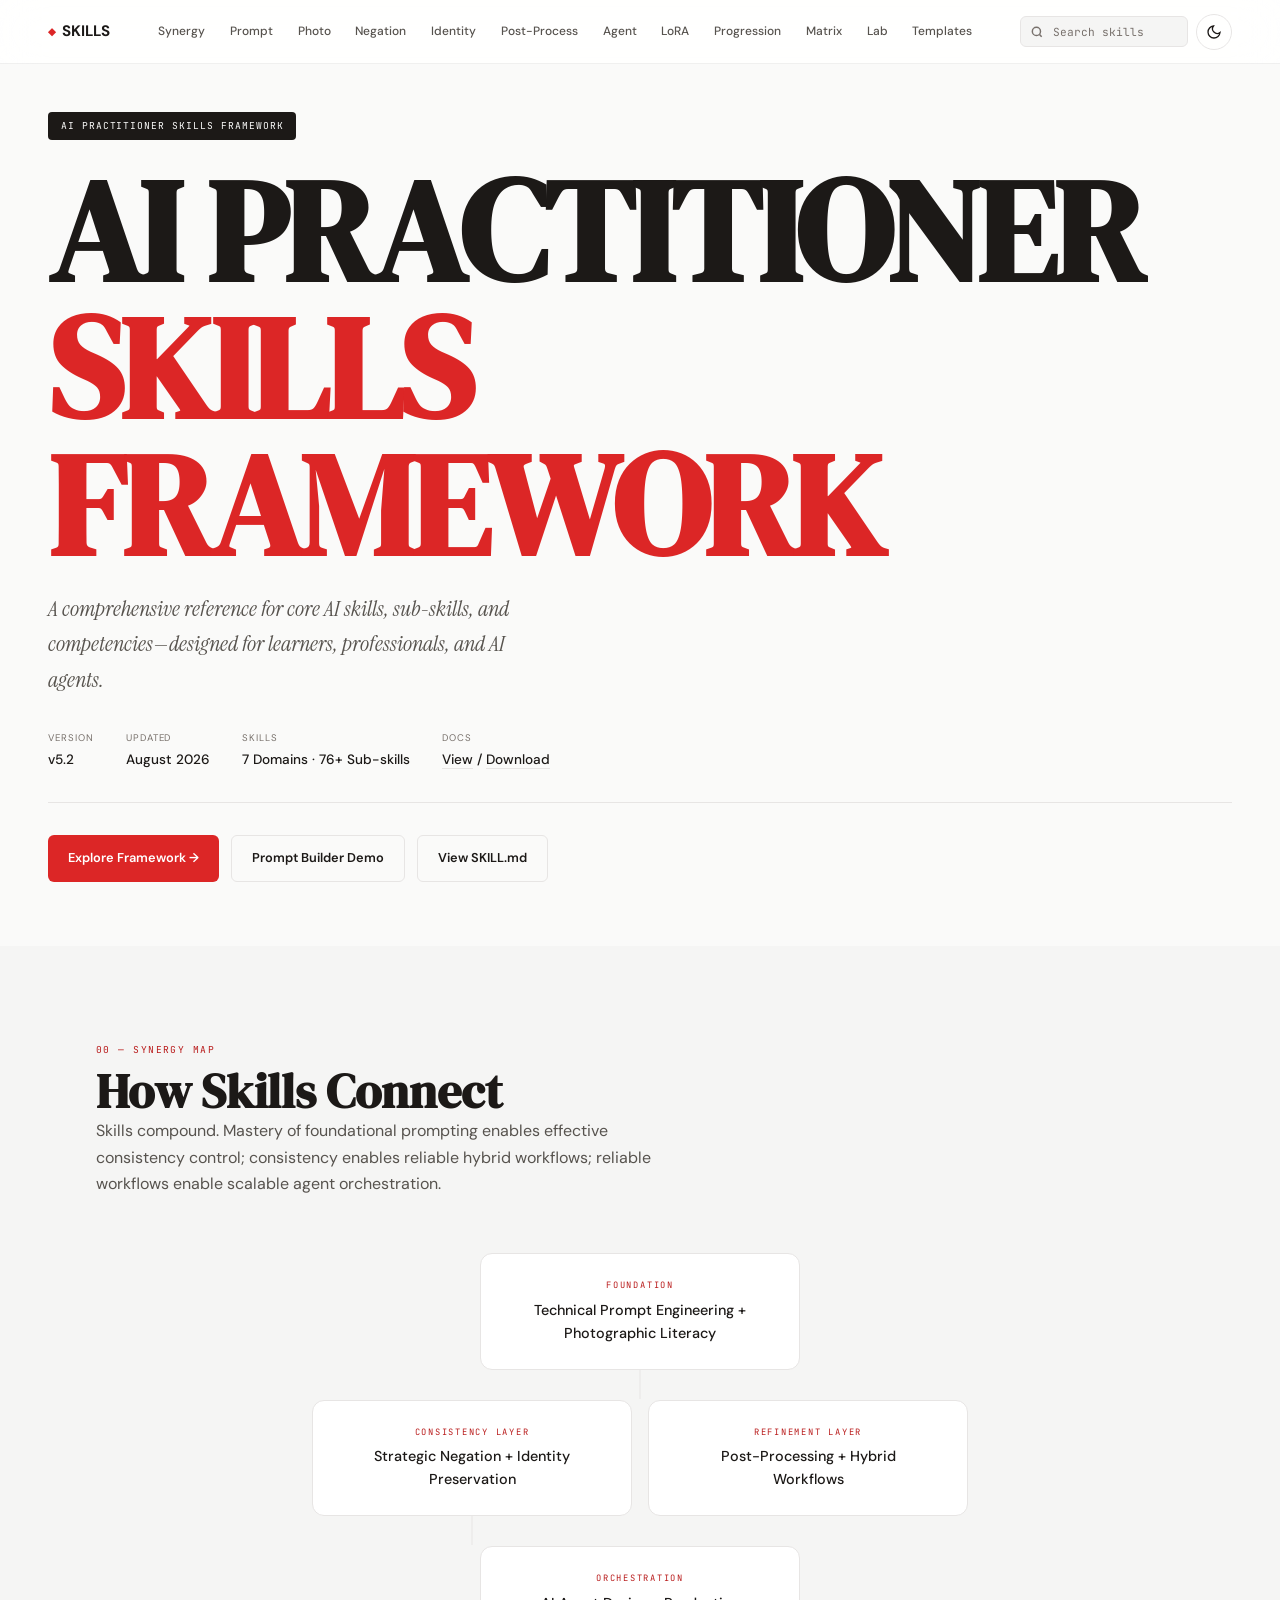
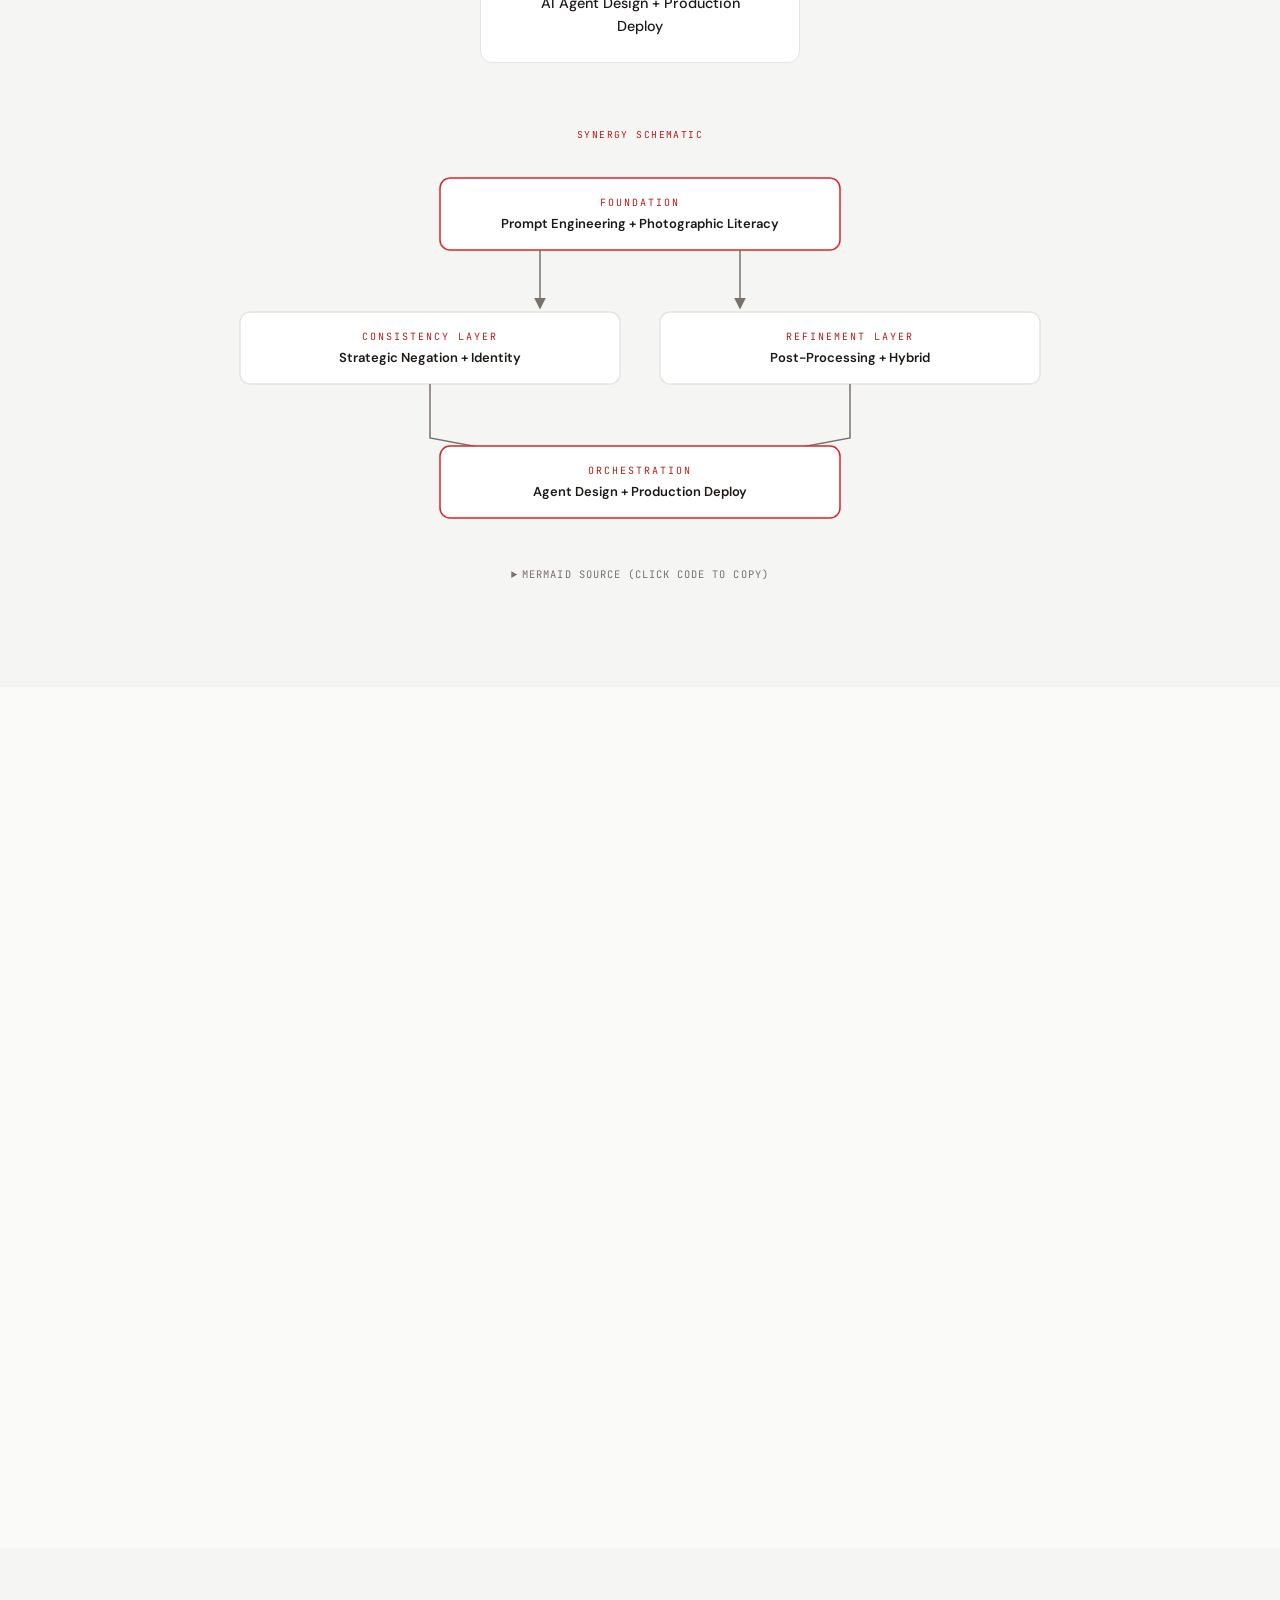
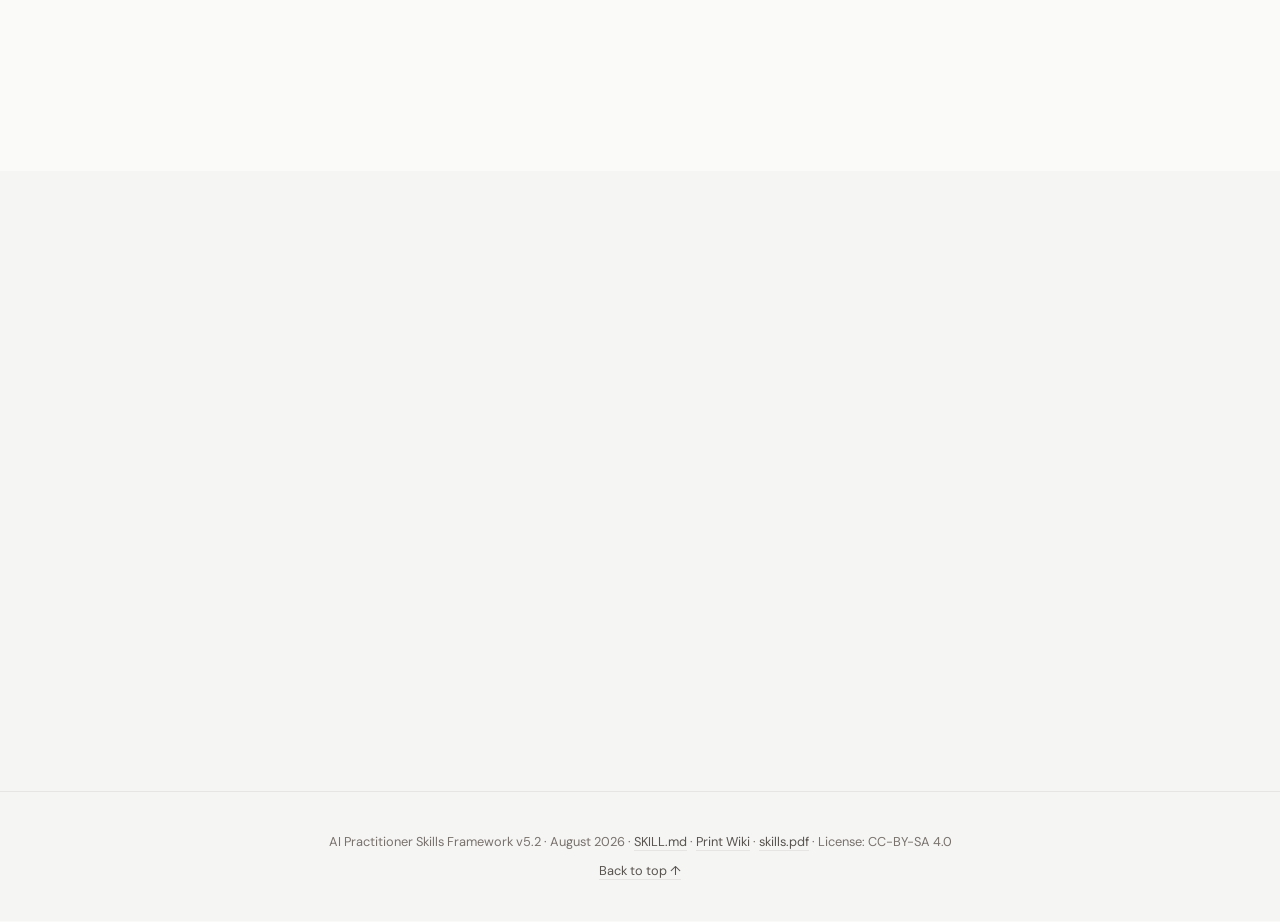
==== commit 10327a48: "v5.2 Photog Prompt Lab: fail-closed lighting/negation + identity/LoRA chain Extend the scaffold buil" ====
--- a/index.html
+++ b/index.html
@@ -5,16 +5,11 @@
     <meta name="viewport" content="width=device-width, initial-scale=1.0">
 
     <!-- SEO / social -->
-    <title>AI Practitioner Skills Framework | 7 Domains, 66 Skills</title>
-    <meta name="description" content="A practical AI visual-engineering framework with 7 domains, 66 documented skills, copy-ready templates, a prompt builder, competency matrix, and production checklists.">
-    <meta name="robots" content="index, follow, max-snippet:-1, max-image-preview:large">
-    <meta name="author" content="Mark Tantongco">
-    <meta name="application-name" content="AI Practitioner Skills Framework">
-    <meta name="framework-version" content="5.2">
-    <meta name="framework-domains" content="7">
-    <meta name="framework-skills" content="66">
-
-    <!-- Capability switch for the AI Critique drawer (see script.js §v5.2).
+    <title>AI Practitioner Skills Framework 2026</title>
+    <meta name="description" content="Seven core domains, 76+ sub-skills, and copy-ready prompt templates for professional AI image and video generation: prompt engineering, photographic literacy, strategic negation, identity consistency, post-processing, agent orchestration, and LoRA ecosystem.">
+    <meta name="robots" content="index, follow">
+
+    <!-- Capability switch for the AI Critique drawer (see script.js).
          Empty = no server proxy, so the browser never requests a path this
          host cannot serve. Deployments that ship api/critique.py set
          content="api/critique" and the visitor's key stays server-side. -->
@@ -22,28 +17,28 @@
 
     <link rel="canonical" href="https://marktantongco.github.io/aiskills-photog/">
     <meta property="og:type" content="website">
-    <meta property="og:title" content="AI Practitioner Skills Framework | 7 Domains, 66 Skills">
-    <meta property="og:description" content="A practical AI visual-engineering framework with documented skills, copy-ready templates, a live prompt builder, and production-ready workflow guidance.">
+    <meta property="og:title" content="AI Practitioner Skills Framework 2026">
+    <meta property="og:description" content="Seven core domains, 76+ sub-skills, and copy-ready prompt templates for professional AI image and video generation with LoRA integration.">
     <meta property="og:url" content="https://marktantongco.github.io/aiskills-photog/">
     <meta property="og:locale" content="en_US">
-    <meta property="og:site_name" content="AI Practitioner Skills Framework">
-    <meta name="twitter:card" content="summary">
-    <meta name="twitter:title" content="AI Practitioner Skills Framework | 7 Domains, 66 Skills">
-    <meta name="twitter:description" content="A practical AI visual-engineering framework with documented skills, copy-ready templates, a live prompt builder, and production-ready workflow guidance.">
+    <meta name="twitter:card" content="summary_large_image">
+    <meta name="twitter:title" content="AI Practitioner Skills Framework 2026">
+    <meta name="twitter:description" content="Seven core domains, 76+ sub-skills, and copy-ready prompt templates for professional AI image and video generation with LoRA integration.">
 
     <!-- GEO / Generative Engine Optimization -->
     <meta name="ai-content-declaration" content="human-authored">
+    <meta name="robots" content="index, follow, max-snippet:-1, max-image-preview:large">
 
     <!-- JSON-LD Structured Data -->
     <script type="application/ld+json">
     {
         "@context": "https://schema.org",
         "@type": "TechArticle",
-        "headline": "AI Practitioner Skills Framework",
-        "description": "Seven core domains, 66 documented sub-skills, and copy-ready prompt templates for professional AI image and video generation.",
+        "headline": "AI Practitioner Skills Framework 2026",
+        "description": "Six core domains, 64 sub-skills, and copy-ready prompt templates for professional AI image and video generation.",
         "url": "https://marktantongco.github.io/aiskills-photog/",
         "datePublished": "2026-08-24",
-        "dateModified": "2026-08-27",
+        "dateModified": "2026-08-28",
         "author": {
             "@type": "Person",
             "name": "Mark Tantongco"
@@ -80,17 +75,14 @@
     <!-- Apply saved/system theme before first paint (no dark-mode flash) -->
     <script>
         (function () {
-            var t = null;
-            try { t = window.localStorage.getItem('theme'); } catch (e) { /* private mode */ }
-            if (t !== 'dark' && t !== 'light') {
-                try { t = window.matchMedia && window.matchMedia('(prefers-color-scheme: dark)').matches ? 'dark' : 'light'; }
-                catch (e) { t = 'light'; }
-            }
-            document.documentElement.classList.remove('no-js');
-            if (t === 'dark') document.documentElement.setAttribute('data-theme', 'dark');
-            else document.documentElement.removeAttribute('data-theme');
-            var m = document.querySelector('meta[name="theme-color"]');
-            if (m) m.setAttribute('content', t === 'dark' ? '#0c0a09' : '#fafaf9');
+            try {
+                document.documentElement.classList.remove('no-js');
+                var t = localStorage.getItem('theme');
+                if (!t) t = window.matchMedia && window.matchMedia('(prefers-color-scheme: dark)').matches ? 'dark' : 'light';
+                if (t === 'dark') document.documentElement.setAttribute('data-theme', 'dark');
+                var m = document.querySelector('meta[name="theme-color"]');
+                if (m) m.setAttribute('content', t === 'dark' ? '#0c0a09' : '#fafaf9');
+            } catch (e) { /* noop */ }
         })();
     </script>
 
@@ -120,7 +112,7 @@
             <a href="#lora" class="nav-link" data-section="lora">LoRA</a>
             <a href="#progression" class="nav-link" data-section="progression">Progression</a>
             <a href="#matrix" class="nav-link" data-section="matrix">Matrix</a>
-            <a href="#demo" class="nav-link" data-section="demo">Builder</a>
+            <a href="#demo" class="nav-link" data-section="demo">Lab</a>
             <a href="#templates" class="nav-link" data-section="templates">Templates</a>
         </div>
         <div class="nav-actions">
@@ -144,13 +136,12 @@
     </nav>
 
     <!-- Mobile Menu -->
-    <div class="mobile-menu" id="mobileMenu" role="dialog" aria-modal="true" aria-label="Section navigation" aria-hidden="true">
+    <div class="mobile-menu" id="mobileMenu" aria-hidden="true">
         <div class="search-box mobile-search">
             <svg class="search-icon" viewBox="0 0 24 24" fill="none" stroke="currentColor" stroke-width="2.5" aria-hidden="true"><circle cx="11" cy="11" r="7"/><path d="m20 20-3.5-3.5"/></svg>
             <input class="search-input" id="mobileSearch" type="search" placeholder="Search skills…" aria-label="Search skills" autocomplete="off" spellcheck="false">
             <button class="search-clear" type="button" aria-label="Clear search">×</button>
         </div>
-        <a href="#top" class="mobile-link" data-section="top">Framework Overview</a>
         <a href="#synergy" class="mobile-link" data-section="synergy">Synergy Map</a>
         <a href="#prompt" class="mobile-link" data-section="prompt">Prompt Engineering</a>
         <a href="#photo" class="mobile-link" data-section="photo">Photographic Literacy</a>
@@ -161,7 +152,7 @@
         <a href="#lora" class="mobile-link" data-section="lora">LoRA Ecosystem</a>
         <a href="#progression" class="mobile-link" data-section="progression">Competency Progression</a>
         <a href="#matrix" class="mobile-link" data-section="matrix">Skill Matrix</a>
-        <a href="#demo" class="mobile-link" data-section="demo">Prompt Builder</a>
+        <a href="#demo" class="mobile-link" data-section="demo">Photog Prompt Lab</a>
         <a href="#templates" class="mobile-link" data-section="templates">Quick-Start Templates</a>
     </div>
 
@@ -183,36 +174,23 @@
                 </div>
                 <div class="hero-meta-item">
                     <span class="hero-meta-label">Updated</span>
-                    <span class="hero-meta-value">August 27, 2026</span>
+                    <span class="hero-meta-value">August 2026</span>
                 </div>
                 <div class="hero-meta-item">
                     <span class="hero-meta-label">Skills</span>
-                    <span class="hero-meta-value">7 domains · 66 skills</span>
+                    <span class="hero-meta-value">7 Domains · 76+ Sub-skills</span>
                 </div>
                 <div class="hero-meta-item">
                     <span class="hero-meta-label">Docs</span>
                     <span class="hero-meta-value"><a href="SKILL.md" target="_blank" rel="noopener noreferrer">View</a> / <a href="SKILL.md" download>Download</a></span>
                 </div>
             </div>
-            <ul class="hero-path" aria-label="Framework workflow">
-                <li><span>01</span> Learn the language</li>
-                <li><span>02</span> Practice with the builder</li>
-                <li><span>03</span> Ship with quality gates</li>
-            </ul>
             <div class="hero-actions">
-                <a href="#synergy" class="btn btn-primary">Explore Framework <span aria-hidden="true">→</span></a>
+                <a href="#synergy" class="btn btn-primary">Explore Framework →</a>
                 <a href="#demo" class="btn btn-secondary">Prompt Builder Demo</a>
                 <a href="SKILL.md" target="_blank" rel="noopener noreferrer" class="btn btn-secondary">View SKILL.md</a>
             </div>
         </section>
-
-        <aside class="search-feedback container" id="searchFeedback" hidden aria-live="polite">
-            <div>
-                <span class="text-label">Search mode</span>
-                <p id="searchFeedbackText">Showing matching skills</p>
-            </div>
-            <button class="btn-ghost" id="clearSearchFeedback" type="button">Clear search <span aria-hidden="true">×</span></button>
-        </aside>
 
         <!-- Synergy Map -->
         <section class="section section-alt" id="synergy">
@@ -225,24 +203,24 @@
                     </p>
                 </header>
                 <div class="synergy-flow">
-                    <a class="synergy-node reveal" href="#prompt" aria-label="Open foundation skills: prompt engineering and photographic literacy">
+                    <div class="synergy-node reveal">
                         <span class="synergy-label">FOUNDATION</span>
                         <span class="synergy-text">Technical Prompt Engineering + Photographic Literacy</span>
-                    </a>
+                    </div>
                     <div class="synergy-branches">
-                        <a class="synergy-node reveal reveal-delay-1" href="#negation" aria-label="Open consistency skills: strategic negation and identity preservation">
+                        <div class="synergy-node reveal reveal-delay-1">
                             <span class="synergy-label">CONSISTENCY LAYER</span>
                             <span class="synergy-text">Strategic Negation + Identity Preservation</span>
-                        </a>
-                        <a class="synergy-node reveal reveal-delay-2" href="#postprocess" aria-label="Open refinement skills: post-processing and hybrid workflows">
+                        </div>
+                        <div class="synergy-node reveal reveal-delay-2">
                             <span class="synergy-label">REFINEMENT LAYER</span>
                             <span class="synergy-text">Post-Processing + Hybrid Workflows</span>
-                        </a>
-                    </div>
-                    <a class="synergy-node reveal reveal-delay-3" href="#agent" aria-label="Open orchestration skills: agent design and production deployment">
+                        </div>
+                    </div>
+                    <div class="synergy-node reveal reveal-delay-3">
                         <span class="synergy-label">ORCHESTRATION</span>
                         <span class="synergy-text">AI Agent Design + Production Deploy</span>
-                    </a>
+                    </div>
                 </div>
 
                 <!-- Schematic (rendered SVG + copyable Mermaid source) -->
@@ -315,32 +293,32 @@
                     <article class="card reveal">
                         <h3 class="card-title">Scaffold Method</h3>
                         <p class="card-desc">Structured prompt order: Subject + Action + Lighting + Lens + Style + Quality</p>
-                        <button class="card-code" type="button" data-copy="A woman walking in rain + cinematic lighting + 85mm f/1.8 + photorealistic + 4K">A woman walking in rain + cinematic lighting + 85mm f/1.8 + photorealistic + 4K</button>
+                        <span class="card-code" data-copy="A woman walking in rain + cinematic lighting + 85mm f/1.8 + photorealistic + 4K">A woman walking in rain + cinematic lighting + 85mm f/1.8 + photorealistic + 4K</span>
                     </article>
                     <article class="card reveal reveal-delay-1">
                         <h3 class="card-title">Information Priority</h3>
                         <p class="card-desc">Front-load critical elements. AI weights early tokens more heavily</p>
-                        <button class="card-code" type="button" data-copy="Oil painting of a castle">"Oil painting of a castle..." vs "A castle, oil painting..."</button>
+                        <span class="card-code" data-copy="Oil painting of a castle">"Oil painting of a castle..." vs "A castle, oil painting..."</span>
                     </article>
                     <article class="card reveal reveal-delay-2">
                         <h3 class="card-title">Photographic Vocabulary</h3>
                         <p class="card-desc">Use precise technical terms over vague buzzwords</p>
-                        <button class="card-code" type="button" data-copy="85mm lens, f/2.8, shallow depth of field">85mm lens, f/2.8, shallow depth of field</button>
+                        <span class="card-code" data-copy="85mm lens, f/2.8, shallow depth of field">85mm lens, f/2.8, shallow depth of field</span>
                     </article>
                     <article class="card reveal reveal-delay-3">
                         <h3 class="card-title">Camera Movement</h3>
                         <p class="card-desc">Specify complex cinematography in text prompts</p>
-                        <button class="card-code" type="button" data-copy="pull from close-up to wide, dolly zoom">pull from close-up to wide, dolly zoom</button>
+                        <span class="card-code" data-copy="pull from close-up to wide, dolly zoom">pull from close-up to wide, dolly zoom</span>
                     </article>
                     <article class="card reveal reveal-delay-4">
                         <h3 class="card-title">Agent Patterns</h3>
                         <p class="card-desc">Design prompts for multi-step agent workflows</p>
-                        <button class="card-code" type="button" data-copy="Zero-shot, few-shot, chain-of-thought">Zero-shot, few-shot, chain-of-thought</button>
+                        <span class="card-code" data-copy="Zero-shot, few-shot, chain-of-thought">Zero-shot, few-shot, chain-of-thought</span>
                     </article>
                     <article class="card reveal">
                         <h3 class="card-title">Long-Horizon Video</h3>
                         <p class="card-desc">Maintain narrative coherence across sequences</p>
-                        <button class="card-code" type="button" data-copy="Scene 1: Close-up, golden hour. Transition: Cross-dissolve...">Scene 1: Close-up, golden hour. Transition: Cross-dissolve...</button>
+                        <span class="card-code" data-copy="Scene 1: Close-up, golden hour. Transition: Cross-dissolve...">Scene 1: Close-up, golden hour. Transition: Cross-dissolve...</span>
                     </article>
                 </div>
             </div>
@@ -358,32 +336,32 @@
                     <article class="card reveal">
                         <h3 class="card-title">Lighting Patterns</h3>
                         <p class="card-desc">Apply classic studio lighting setups</p>
-                        <button class="card-code" type="button" data-copy="Rembrandt lighting: key light 45 degrees high, fill 1/4 power">Rembrandt: key light 45° high, fill 1/4 power</button>
+                        <span class="card-code" data-copy="Rembrandt lighting: key light 45 degrees high, fill 1/4 power">Rembrandt: key light 45° high, fill 1/4 power</span>
                     </article>
                     <article class="card reveal reveal-delay-1">
                         <h3 class="card-title">Lens Selection</h3>
                         <p class="card-desc">Choose focal length for desired perspective</p>
-                        <button class="card-code" type="button" data-copy="85mm portrait lens, 135mm, 35mm standard, 24mm wide">85-135mm portrait, 35-50mm standard</button>
+                        <span class="card-code" data-copy="85mm portrait lens, 135mm, 35mm standard, 24mm wide">85-135mm portrait, 35-50mm standard</span>
                     </article>
                     <article class="card reveal reveal-delay-2">
                         <h3 class="card-title">Aperture Control</h3>
                         <p class="card-desc">Use f-stop to control depth of field</p>
-                        <button class="card-code" type="button" data-copy="f/1.4 to f/5.6 shallow, f/8 to f/32 deep">f/1.4-f/5.6 shallow; f/8-f/32 deep</button>
+                        <span class="card-code" data-copy="f/1.4 to f/5.6 shallow, f/8 to f/32 deep">f/1.4-f/5.6 shallow; f/8-f/32 deep</span>
                     </article>
                     <article class="card reveal reveal-delay-3">
                         <h3 class="card-title">Native Resolution</h3>
                         <p class="card-desc">Select output resolution based on use case</p>
-                        <button class="card-code" type="button" data-copy="4K native resolution for skin pores">4K native for pores; avoid upscaling</button>
+                        <span class="card-code" data-copy="4K native resolution for skin pores">4K native for pores; avoid upscaling</span>
                     </article>
                     <article class="card reveal reveal-delay-4">
                         <h3 class="card-title">Vertical Format</h3>
                         <p class="card-desc">Compose for 9:16 short-form platforms</p>
-                        <button class="card-code" type="button" data-copy="Center subject with negative space above for TikTok">Center subject, negative space above</button>
+                        <span class="card-code" data-copy="Center subject with negative space above for TikTok">Center subject, negative space above</span>
                     </article>
                     <article class="card reveal">
                         <h3 class="card-title">Advanced Rendering</h3>
                         <p class="card-desc">Physics-based cues for realistic materials</p>
-                        <button class="card-code" type="button" data-copy="subsurface scattering on skin, ambient occlusion">subsurface scattering, ambient occlusion</button>
+                        <span class="card-code" data-copy="subsurface scattering on skin, ambient occlusion">subsurface scattering, ambient occlusion</span>
                     </article>
                 </div>
             </div>
@@ -401,27 +379,27 @@
                     <article class="card reveal">
                         <h3 class="card-title">Negative w/ Weights</h3>
                         <p class="card-desc">Exclude unwanted elements using weighted syntax</p>
-                        <button class="card-code" type="button" data-copy="(plastic skin:1.4), (cartoon:1.3), (extra fingers:1.4)">(plastic skin:1.4), (cartoon:1.3), (extra fingers:1.4)</button>
+                        <span class="card-code" data-copy="(plastic skin:1.4), (cartoon:1.3), (extra fingers:1.4)">(plastic skin:1.4), (cartoon:1.3), (extra fingers:1.4)</span>
                     </article>
                     <article class="card reveal reveal-delay-1">
                         <h3 class="card-title">Skin Realism</h3>
                         <p class="card-desc">Prompt natural textures while negating artifacts</p>
-                        <button class="card-code" type="button" data-copy="visible pores | negate: airbrushed, doll-like, waxy">Prompt: pores | Negate: airbrushed, waxy</button>
+                        <span class="card-code" data-copy="visible pores | negate: airbrushed, doll-like, waxy">Prompt: pores | Negate: airbrushed, waxy</span>
                     </article>
                     <article class="card reveal reveal-delay-2">
                         <h3 class="card-title">Anatomical Correction</h3>
                         <p class="card-desc">Proactively target common AI errors</p>
-                        <button class="card-code" type="button" data-copy="(fused fingers:1.4), (double iris:1.4)">(fused fingers, double iris:1.4)</button>
+                        <span class="card-code" data-copy="(fused fingers:1.4), (double iris:1.4)">(fused fingers, double iris:1.4)</span>
                     </article>
                     <article class="card reveal reveal-delay-3">
                         <h3 class="card-title">Temporal Consistency</h3>
                         <p class="card-desc">Prevent feature drift across video frames</p>
-                        <button class="card-code" type="button" data-copy="--cref character.jpg --cw 80 with error recycling">--cref + error recycling</button>
+                        <span class="card-code" data-copy="--cref character.jpg --cw 80 with error recycling">--cref + error recycling</span>
                     </article>
                     <article class="card reveal reveal-delay-4">
                         <h3 class="card-title">Drift Correction</h3>
                         <p class="card-desc">Feed artifacts back for stability</p>
-                        <button class="card-code" type="button" data-copy="Generate, identify drift, retrain, regenerate">Generate → identify → retrain → regenerate</button>
+                        <span class="card-code" data-copy="Generate, identify drift, retrain, regenerate">Generate → identify → retrain → regenerate</span>
                     </article>
                 </div>
             </div>
@@ -439,32 +417,32 @@
                     <article class="card reveal">
                         <h3 class="card-title">Seed Locking</h3>
                         <p class="card-desc">Fix noise pattern for controlled variations</p>
-                        <button class="card-code" type="button" data-copy="--seed 12345">--seed 12345</button>
+                        <span class="card-code" data-copy="--seed 12345">--seed 12345</span>
                     </article>
                     <article class="card reveal reveal-delay-1">
                         <h3 class="card-title">Reference Tools</h3>
                         <p class="card-desc">Platform-specific reference systems</p>
-                        <button class="card-code" type="button" data-copy="--cref char.jpg --sref style.jpg --cw 80">--cref char.jpg --sref style.jpg --cw 80</button>
+                        <span class="card-code" data-copy="--cref char.jpg --sref style.jpg --cw 80">--cref char.jpg --sref style.jpg --cw 80</span>
                     </article>
                     <article class="card reveal reveal-delay-2">
                         <h3 class="card-title">Character Weight</h3>
                         <p class="card-desc">Fine-tune reference influence scope</p>
-                        <button class="card-code" type="button" data-copy="--cw 0 for face only, --cw 100 for full">--cw 0 (face) to 100 (full)</button>
+                        <span class="card-code" data-copy="--cw 0 for face only, --cw 100 for full">--cw 0 (face) to 100 (full)</span>
                     </article>
                     <article class="card reveal reveal-delay-3">
                         <h3 class="card-title">Multi-Reference</h3>
                         <p class="card-desc">Combine multiple references</p>
-                        <button class="card-code" type="button" data-copy="char1.jpg + char2.jpg + background.jpg + prop.jpg">char1 + char2 + background + prop</button>
+                        <span class="card-code" data-copy="char1.jpg + char2.jpg + background.jpg + prop.jpg">char1 + char2 + background + prop</span>
                     </article>
                     <article class="card reveal reveal-delay-4">
                         <h3 class="card-title">Visual-Script Alignment</h3>
                         <p class="card-desc">Score frames vs storyboard</p>
-                        <button class="card-code" type="button" data-copy="Flag deviations over 15 percent for review">Flag &gt;15% deviation</button>
+                        <span class="card-code" data-copy="Flag deviations over 15 percent for review">Flag &gt;15% deviation</span>
                     </article>
                     <article class="card reveal">
                         <h3 class="card-title">Agent-Based</h3>
                         <p class="card-desc">Specialized agents for coherence</p>
-                        <button class="card-code" type="button" data-copy="DirectorAgent coordinates Veo + Midjourney">DirectorAgent coordinates tools</button>
+                        <span class="card-code" data-copy="DirectorAgent coordinates Veo + Midjourney">DirectorAgent coordinates tools</span>
                     </article>
                 </div>
             </div>
@@ -482,32 +460,32 @@
                     <article class="card reveal">
                         <h3 class="card-title">Iterative Refinement</h3>
                         <p class="card-desc">Small incremental changes preserving composition</p>
-                        <button class="card-code" type="button" data-copy="--seed 12345, weather rainy to snowy">--seed 12345, weather: rainy → snowy</button>
+                        <span class="card-code" data-copy="--seed 12345, weather rainy to snowy">--seed 12345, weather: rainy → snowy</span>
                     </article>
                     <article class="card reveal reveal-delay-1">
                         <h3 class="card-title">Inpainting/Outpainting</h3>
                         <p class="card-desc">Surgical edits or expand canvas</p>
-                        <button class="card-code" type="button" data-copy="Fix malformed hands via targeted inpainting">Fix hands via inpainting</button>
+                        <span class="card-code" data-copy="Fix malformed hands via targeted inpainting">Fix hands via inpainting</span>
                     </article>
                     <article class="card reveal reveal-delay-2">
                         <h3 class="card-title">External AI Enhancement</h3>
                         <p class="card-desc">Specialized tools for final polish</p>
-                        <button class="card-code" type="button" data-copy="Topaz Photo AI, Lightroom, Runway">Topaz, Lightroom, Runway</button>
+                        <span class="card-code" data-copy="Topaz Photo AI, Lightroom, Runway">Topaz, Lightroom, Runway</span>
                     </article>
                     <article class="card reveal reveal-delay-3">
                         <h3 class="card-title">Unified Generation</h3>
                         <p class="card-desc">Generate, edit, refine in same context</p>
-                        <button class="card-code" type="button" data-copy="Qwen Image 2.0, Gemini 2.5 Flash">Qwen Image 2.0, Gemini 2.5</button>
+                        <span class="card-code" data-copy="Qwen Image 2.0, Gemini 2.5 Flash">Qwen Image 2.0, Gemini 2.5</span>
                     </article>
                     <article class="card reveal reveal-delay-4">
                         <h3 class="card-title">Cross-Domain</h3>
                         <p class="card-desc">Blend elements from different sources</p>
-                        <button class="card-code" type="button" data-copy="Illustrated character into photoreal background">Illustrated into photoreal</button>
+                        <span class="card-code" data-copy="Illustrated character into photoreal background">Illustrated into photoreal</span>
                     </article>
                     <article class="card reveal">
                         <h3 class="card-title">Text Overlay</h3>
                         <p class="card-desc">Add typography during generation</p>
-                        <button class="card-code" type="button" data-copy="text: LAUNCH 2026 in bold serif">text: "LAUNCH 2026" bold serif</button>
+                        <span class="card-code" data-copy="text: LAUNCH 2026 in bold serif">text: "LAUNCH 2026" bold serif</span>
                     </article>
                 </div>
             </div>
@@ -525,42 +503,42 @@
                     <article class="card reveal">
                         <h3 class="card-title">Agent Architecture</h3>
                         <p class="card-desc">LLMs call tools, plan steps, maintain memory</p>
-                        <button class="card-code" type="button" data-copy="Agent = LLM + tools + memory + plan -> act -> reflect loop">llm + tools + memory + plan/act/reflect</button>
+                        <span class="card-code" data-copy="Agent = LLM + tools + memory + plan -> act -> reflect loop">llm + tools + memory + plan/act/reflect</span>
                     </article>
                     <article class="card reveal reveal-delay-1">
                         <h3 class="card-title">Router Pattern</h3>
                         <p class="card-desc">Semantic routing to specialized agents</p>
-                        <button class="card-code" type="button" data-copy="route(intent) -> {prompt_agent, photo_agent, video_agent}">route(intent) → specialist agent</button>
+                        <span class="card-code" data-copy="route(intent) -> {prompt_agent, photo_agent, video_agent}">route(intent) → specialist agent</span>
                     </article>
                     <article class="card reveal reveal-delay-2">
                         <h3 class="card-title">SLM Optimization</h3>
                         <p class="card-desc">Deploy 1B-10B models for cost-effective tasks</p>
-                        <button class="card-code" type="button" data-copy="simple tasks -> SLM (1B-10B), complex tasks -> frontier LLM">simple → SLM · complex → LLM</button>
+                        <span class="card-code" data-copy="simple tasks -> SLM (1B-10B), complex tasks -> frontier LLM">simple → SLM · complex → LLM</span>
                     </article>
                     <article class="card reveal reveal-delay-3">
                         <h3 class="card-title">Role-Based Teams</h3>
                         <p class="card-desc">Planner, Researcher, Writer, Reviewer</p>
-                        <button class="card-code" type="button" data-copy="Planner -> Researcher -> Writer -> Reviewer">Planner → Researcher → Writer → Reviewer</button>
+                        <span class="card-code" data-copy="Planner -> Researcher -> Writer -> Reviewer">Planner → Researcher → Writer → Reviewer</span>
                     </article>
                     <article class="card reveal reveal-delay-4">
                         <h3 class="card-title">Cross-Agent Comm</h3>
                         <p class="card-desc">Protocols for coordination</p>
-                        <button class="card-code" type="button" data-copy="agent.send(task, context, constraints) via A2A protocol">agent.send(task, context, constraints)</button>
+                        <span class="card-code" data-copy="agent.send(task, context, constraints) via A2A protocol">agent.send(task, context, constraints)</span>
                     </article>
                     <article class="card reveal">
                         <h3 class="card-title">Private Skill</h3>
                         <p class="card-desc">Encode as SKILL.md packages</p>
-                        <button class="card-code" type="button" data-copy="SKILL.md = name + purpose + workflow + validation + connections">SKILL.md = purpose + workflow + validation</button>
+                        <span class="card-code" data-copy="SKILL.md = name + purpose + workflow + validation + connections">SKILL.md = purpose + workflow + validation</span>
                     </article>
                     <article class="card reveal reveal-delay-1">
                         <h3 class="card-title">Auditable</h3>
                         <p class="card-desc">Track every agent action</p>
-                        <button class="card-code" type="button" data-copy="log(agent, action, input, output, timestamp) for every step">log(agent, action, input, output, ts)</button>
+                        <span class="card-code" data-copy="log(agent, action, input, output, timestamp) for every step">log(agent, action, input, output, ts)</span>
                     </article>
                     <article class="card reveal reveal-delay-2">
                         <h3 class="card-title">Sovereign Infra</h3>
                         <p class="card-desc">Private deployment with data control</p>
-                        <button class="card-code" type="button" data-copy="self-hosted vLLM — data never leaves your VPC">self-hosted vLLM, data stays in VPC</button>
+                        <span class="card-code" data-copy="self-hosted vLLM — data never leaves your VPC">self-hosted vLLM, data stays in VPC</span>
                     </article>
                 </div>
             </div>
@@ -578,42 +556,42 @@
                     <article class="card reveal">
                         <h3 class="card-title">LoRA Fundamentals</h3>
                         <p class="card-desc">Low-rank decomposition: W = W₀ + BA</p>
-                        <button class="card-code" type="button" data-copy="r=16, lora_alpha=32, target=attention layers">r=16, alpha=32, target=attention</button>
+                        <span class="card-code" data-copy="r=16, lora_alpha=32, target=attention layers">r=16, alpha=32, target=attention</span>
                     </article>
                     <article class="card reveal reveal-delay-1">
                         <h3 class="card-title">QLoRA</h3>
                         <p class="card-desc">4-bit NF4 quantization + LoRA on consumer GPUs</p>
-                        <button class="card-code" type="button" data-copy="Fine-tune 7B on single 12GB GPU">7B on 12GB GPU via 4-bit</button>
+                        <span class="card-code" data-copy="Fine-tune 7B on single 12GB GPU">7B on 12GB GPU via 4-bit</span>
                     </article>
                     <article class="card reveal reveal-delay-2">
                         <h3 class="card-title">DoRA</h3>
                         <p class="card-desc">Magnitude + direction decomposition for fidelity</p>
-                        <button class="card-code" type="button" data-copy="Decompose into magnitude and direction">magnitude × direction = high fidelity</button>
+                        <span class="card-code" data-copy="Decompose into magnitude and direction">magnitude × direction = high fidelity</span>
                     </article>
                     <article class="card reveal reveal-delay-3">
                         <h3 class="card-title">AdaLoRA</h3>
                         <p class="card-desc">Adaptive rank allocation per layer by importance</p>
-                        <button class="card-code" type="button" data-copy="Auto-allocate rank budgets via SVD importance">auto-rank via SVD scoring</button>
+                        <span class="card-code" data-copy="Auto-allocate rank budgets via SVD importance">auto-rank via SVD scoring</span>
                     </article>
                     <article class="card reveal reveal-delay-4">
                         <h3 class="card-title">rsLoRA</h3>
                         <p class="card-desc">Rank-stabilized training at high ranks</p>
-                        <button class="card-code" type="button" data-copy="Rescale gradients by 1/sqrt(r)">1/√r gradient scaling</button>
+                        <span class="card-code" data-copy="Rescale gradients by 1/sqrt(r)">1/√r gradient scaling</span>
                     </article>
                     <article class="card reveal">
                         <h3 class="card-title">LoRA+ / VeRA</h3>
                         <p class="card-desc">Differential LR or shared random matrices</p>
-                        <button class="card-code" type="button" data-copy="lr_A=1e-4, lr_B=1e-3 or 0.01% params">diff LR or shared bases</button>
+                        <span class="card-code" data-copy="lr_A=1e-4, lr_B=1e-3 or 0.01% params">diff LR or shared bases</span>
                     </article>
                     <article class="card reveal reveal-delay-1">
                         <h3 class="card-title">Style Libraries</h3>
                         <p class="card-desc">Curate and blend multiple LoRA adapters</p>
-                        <button class="card-code" type="button" data-copy="style_noir@0.6 + lighting_rembrandt@0.4">noir@0.6 + rembrandt@0.4</button>
+                        <span class="card-code" data-copy="style_noir@0.6 + lighting_rembrandt@0.4">noir@0.6 + rembrandt@0.4</span>
                     </article>
                     <article class="card reveal reveal-delay-2">
                         <h3 class="card-title">S-LoRA Serving</h3>
                         <p class="card-desc">Thousands of adapters on one GPU</p>
-                        <button class="card-code" type="button" data-copy="Unified paging + tensor parallelism for 1000s of LoRAs">50+ LoRAs dynamic load</button>
+                        <span class="card-code" data-copy="Unified paging + tensor parallelism for 1000s of LoRAs">50+ LoRAs dynamic load</span>
                     </article>
                 </div>
             </div>
@@ -623,7 +601,7 @@
         <section class="section section-alt" id="progression">
             <div class="container">
                 <header class="section-header reveal">
-                    <p class="text-label section-label">08 — COMPETENCY</p>
+                    <p class="text-label section-label">07 — COMPETENCY</p>
                     <h2 class="text-h1">Competency Progression</h2>
                 </header>
                 <div class="levels">
@@ -660,10 +638,10 @@
         </section>
 
         <!-- Skill Matrix -->
-        <section class="section" id="matrix">
-            <div class="container">
-                <header class="section-header reveal">
-                    <p class="text-label section-label">09 — MATRIX</p>
+        <section class="section section-alt" id="matrix">
+            <div class="container">
+                <header class="section-header reveal">
+                    <p class="text-label section-label">08 — MATRIX</p>
                     <h2 class="text-h1">Skill × Level Matrix</h2>
                     <p class="section-desc">Where to focus next: expected competence per domain at each level. <strong class="best">Bold</strong> marks the target depth for that level.</p>
                 </header>
@@ -721,13 +699,6 @@
                                 <td>✅ Role-based teams</td>
                                 <td><strong class="best">✅ Router + auditable deploy</strong></td>
                             </tr>
-                            <tr class="matrix-row">
-                                <th scope="row" class="domain">07 · LoRA &amp; PEFT</th>
-                                <td>❌ Not yet</td>
-                                <td>⚠️ Load and blend adapters</td>
-                                <td>✅ Dataset curation + training runs</td>
-                                <td><strong class="best">✅ Evaluate, serve + monitor adapters</strong></td>
-                            </tr>
                         </tbody>
                     </table>
                 </div>
@@ -739,12 +710,12 @@
         <section class="section" id="demo">
             <div class="container">
                 <header class="section-header reveal">
-                    <p class="text-label section-label">10 — DEMO</p>
-                    <h2 class="text-h1">Prompt Scaffold Builder</h2>
-                    <p class="section-desc">Live demo of the Scaffold Method: Subject + Action + Lighting + Lens + Style + Quality, then a weighted negative. Pick values, watch the live score, copy the result — or get an optional AI second opinion.</p>
+                    <p class="text-label section-label">09 — PHOTOG PROMPT LAB</p>
+                    <h2 class="text-h1">Photog Prompt Lab</h2>
+                    <p class="section-desc">Chain 01 scaffold → 02 lighting/lens → 03 weighted negation → 04 seed/cref → 07 LoRA. Score fails closed if lighting or negation is empty. Values match SKILL.md doctrine.</p>
                 </header>
                 <div class="card reveal">
-                    <form id="builderForm" class="builder" aria-label="Prompt scaffold builder" autocomplete="off">
+                    <form id="builderForm" class="builder" aria-label="Prompt scaffold builder">
                         <div class="builder-field">
                             <label class="builder-label" for="bSubject">Subject + Action</label>
                             <select class="builder-select" id="bSubject">
@@ -757,8 +728,10 @@
                         </div>
                         <div class="builder-field">
                             <label class="builder-label" for="bLighting">Lighting</label>
-                            <select class="builder-select" id="bLighting">
-                                <option>Rembrandt lighting, key 45° high, fill 1/4 power</option>
+                            <select class="builder-select" id="bLighting" data-role="lighting">
+                                <option value="">— unspecified —</option>
+                                <option selected>Rembrandt lighting, key 45° high, fill 1/4 power</option>
+                                <option>Butterfly lighting, key on axis high</option>
                                 <option>golden hour backlight</option>
                                 <option>soft north window light</option>
                             </select>
@@ -789,59 +762,62 @@
                                 <option>1080p preview</option>
                             </select>
                         </div>
-                        <div class="builder-field builder-field-wide">
-                            <label class="builder-label" for="bNotes">Intent / constraints <span class="builder-optional">optional</span></label>
-                            <textarea class="builder-notes" id="bNotes" maxlength="240" rows="2" placeholder="Add audience, composition, mood, brand or delivery constraints…" aria-describedby="notesHint"></textarea>
-                            <div class="field-footer"><span id="notesHint">Keep it specific; this is added after the visual scaffold.</span><span id="notesCount">0 / 240</span></div>
-                        </div>
                         <div class="builder-field">
                             <label class="builder-label" for="bNegative">Negative (weighted)</label>
                             <select class="builder-select" id="bNegative" data-role="negative">
                                 <option value="">— none —</option>
-                                <option value="(plastic skin:1.4), (extra fingers:1.4)">(plastic skin:1.4), (extra fingers:1.4)</option>
-                                <option value="(airbrushed:1.3), (doll-like:1.3), (waxy:1.2)">(airbrushed:1.3), (doll-like:1.3), (waxy:1.2)</option>
+                                <option value="(plastic skin:1.4), (extra fingers:1.4)" selected>(plastic skin:1.4), (extra fingers:1.4)</option>
+                                <option value="(airbrushed:1.3), (doll-like:1.3), (waxy:1.2)">(airbrushed:1.3), (doll-like:1.3)</option>
                                 <option value="(cartoon:1.3), (illustration:1.2)">(cartoon:1.3), (illustration:1.2)</option>
                             </select>
                         </div>
+                        <div class="builder-field">
+                            <label class="builder-label" for="bIdentity">Identity (seed / cref)</label>
+                            <select class="builder-select" id="bIdentity" data-role="identity">
+                                <option value="">— none —</option>
+                                <option value="--seed 12345" selected>--seed 12345</option>
+                                <option value="--cref char.jpg --cw 80">--cref char.jpg --cw 80</option>
+                                <option value="--seed 12345 --cref char.jpg --cw 80">--seed 12345 --cref char.jpg --cw 80</option>
+                            </select>
+                        </div>
+                        <div class="builder-field">
+                            <label class="builder-label" for="bLora">LoRA adapter</label>
+                            <select class="builder-select" id="bLora" data-role="lora">
+                                <option value="">— none —</option>
+                                <option value="lighting_rembrandt@0.4">lighting_rembrandt@0.4</option>
+                                <option value="style_noir@0.6">style_noir@0.6</option>
+                                <option value="style_noir@0.6 + lighting_rembrandt@0.4">style_noir@0.6 + lighting_rembrandt@0.4</option>
+                            </select>
+                        </div>
                     </form>
                     <div class="builder-output-wrap">
-                        <div class="builder-output-label">
-                            <span class="text-label">Assembled prompt</span>
-                            <span class="text-label" id="builderSaveStatus" aria-live="polite">Saved in this browser</span>
-                        </div>
-                        <button class="card-code builder-output" id="builderOutput" type="button" aria-live="polite" aria-label="Copy assembled prompt"></button>
+                        <output class="card-code builder-output" id="builderOutput" for="builderForm" aria-live="polite"></output>
                         <div class="builder-actions">
-                            <button class="btn-primary btn-small" id="copyPromptBtn" type="button">Copy prompt</button>
                             <button class="btn-ghost" id="builderRandom" type="button">🎲 Randomize</button>
-                            <button class="btn-ghost" id="builderReset" type="button">Reset</button>
-                            <span class="text-label builder-tip">Tip: choices are saved locally; nothing leaves this page until you run a critique.</span>
+                            <span class="text-label" style="align-self: center;">Tip: the prompt above is click-to-copy enabled.</span>
                         </div>
                     </div>
 
                     <div class="score-panel" id="scorePanel" aria-live="polite">
                         <div class="score-head">
-                            <div>
-                                <span class="text-label">Live prompt score</span>
-                                <span class="score-context">Six checks · 0–100 each</span>
-                            </div>
-                            <div class="score-head-actions">
+                            <span class="text-label">Live prompt score</span>
+                            <div style="display:flex;align-items:center;gap:0.6rem">
                                 <button class="btn-ghost score-copy-btn" id="copyScoreBtn" type="button" title="Copy score report">📋 Copy report</button>
                                 <strong class="score-badge" id="scoreOverall" aria-label="Overall prompt score">—</strong>
                             </div>
                         </div>
                         <div class="score-grid" id="scoreGrid"></div>
-                        <p class="score-note" id="scoreRecommendation">Heuristic scoring applies the framework's own doctrine.</p>
+                        <p class="score-note">Fail-closed photog doctrine: named lighting and weighted negation are required. Identity (seed/cref) and LoRA adapters raise the chain score. Values come from SKILL.md — not a second corpus.</p>
                     </div>
 
                     <details class="critique-box" id="critiqueBox">
                         <summary class="critique-summary">✨ AI Critique <span class="critique-engine" id="critiqueEngine">(heuristic mode)</span></summary>
-                        <p class="critique-hint">Optional second opinion. A browser key is kept only in this browser when you choose Save key and is sent directly to Google over HTTPS. A configured server proxy can keep the key off-device. Without either, the offline score remains fully available.</p>
+                        <p class="critique-hint">Optional: paste a free Google AI (Gemini) API key for an LLM second opinion. It is stored only in your browser's localStorage and sent only to Google when you run a critique. Without a key, the offline heuristic scorer keeps working.</p>
                         <div class="critique-keyrow">
-                            <input type="password" class="critique-key" id="geminiKey" placeholder="Paste a Gemini API key" autocomplete="off" aria-label="Gemini API key" aria-describedby="keyHint" inputmode="text">
+                            <input type="password" class="critique-key" id="geminiKey" placeholder="Paste GOOGLE_API_KEY (AIza…)" autocomplete="off" aria-label="Gemini API key">
                             <button class="btn-ghost" id="saveKeyBtn" type="button">Save key</button>
                             <button class="btn-ghost" id="clearKeyBtn" type="button">Remove</button>
                         </div>
-                        <p class="field-hint" id="keyHint">Use a key limited to this app; remove it any time.</p>
                         <button class="btn-ghost critique-run" id="critiqueBtn" type="button">Run AI Critique</button>
                         <output class="critique-out" id="critiqueOut" aria-live="polite"></output>
                     </details>
@@ -853,7 +829,7 @@
         <section class="section section-alt" id="templates">
             <div class="container">
                 <header class="section-header reveal">
-                    <p class="text-label section-label">11 — TEMPLATES</p>
+                    <p class="text-label section-label">10 — TEMPLATES</p>
                     <h2 class="text-h1">Quick-Start Templates</h2>
                 </header>
 
@@ -931,12 +907,12 @@
     </main>
 
     <footer>
-        <p>AI Practitioner Skills Framework v5.2 · August 27, 2026 ·
+        <p>AI Practitioner Skills Framework v5.2 · August 2026 ·
             <a href="SKILL.md" target="_blank" rel="noopener noreferrer">SKILL.md</a> ·
             <a href="wiki.html" target="_blank" rel="noopener noreferrer">Print Wiki</a> ·
             <a href="skills.pdf" download>skills.pdf</a> ·
             License: CC-BY-SA 4.0</p>
-        <p class="footer-back"><a href="#top">Back to top <span aria-hidden="true">↑</span></a></p>
+        <p style="margin-top: 0.5rem;"><a href="#top">Back to top ↑</a></p>
     </footer>
 
     <!-- Floating utilities -->
